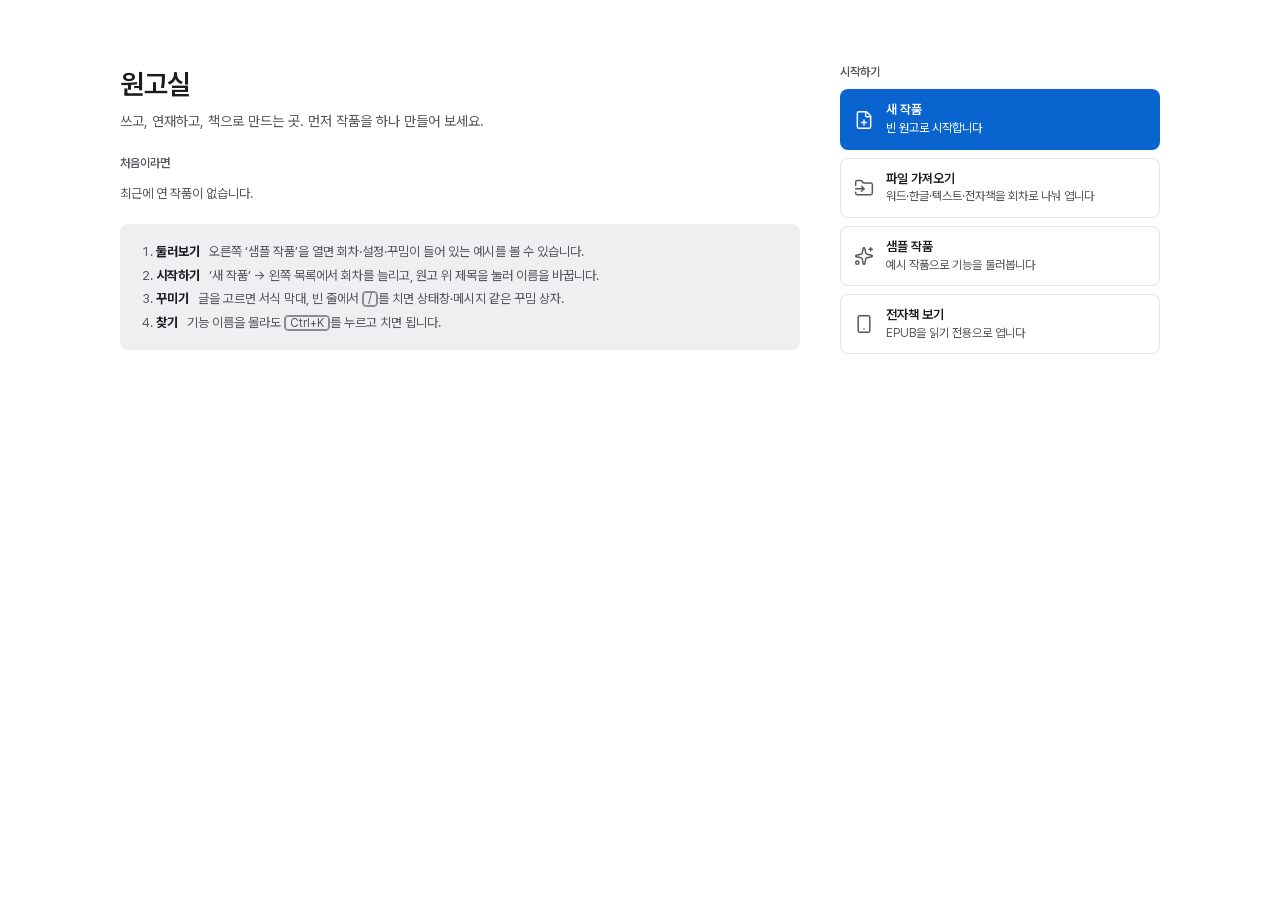
==== app/index.html @ b2a757ff "사이트 올리기" ====
<!doctype html>
<html lang="ko">
  <head>
    <meta charset="UTF-8" />
    <meta
      http-equiv="Content-Security-Policy"
      content="default-src 'self'; script-src 'self' 'wasm-unsafe-eval'; style-src 'self' 'unsafe-inline'; font-src 'self' data:; img-src 'self' data: blob:; connect-src 'self' https://stdict.korean.go.kr https://*.supabase.co wss://*.supabase.co"
    />
    <meta name="viewport" content="width=device-width, initial-scale=1, viewport-fit=cover" />
    <meta name="theme-color" content="#ffffff" media="(prefers-color-scheme: light)" />
    <meta name="theme-color" content="#1c1c1e" media="(prefers-color-scheme: dark)" />
    <meta name="apple-mobile-web-app-capable" content="yes" />
    <link rel="manifest" href="./manifest.webmanifest" />
    <link rel="icon" href="./icon.svg" type="image/svg+xml" />
    <link rel="apple-touch-icon" href="./icon-180.png" />
    <title>원고실</title>
    <script type="module" crossorigin src="./assets/index-D3JGg3Ia.js"></script>
    <link rel="modulepreload" crossorigin href="./assets/preload-helper-PPVm8Dsz.js">
    <link rel="modulepreload" crossorigin href="./assets/update-BWzPKgLL.js">
    <link rel="modulepreload" crossorigin href="./assets/print-DoqDlH50.js">
    <link rel="stylesheet" crossorigin href="./assets/index-9w2ZGZ0o.css">
  </head>
  <body>
    <div id="root"></div>
  </body>
</html>
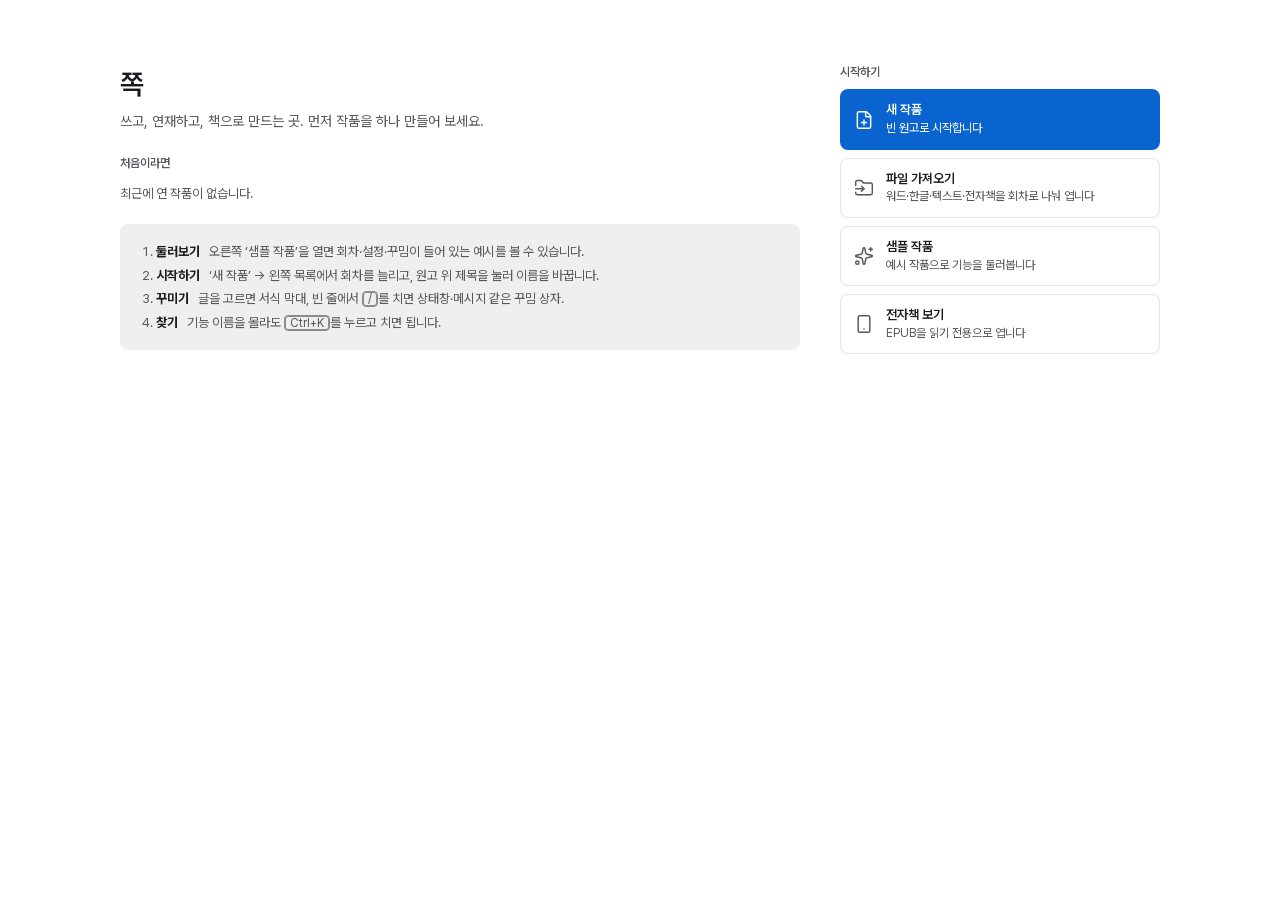
==== commit 151aaedf: "사이트 올리기" ====
--- a/app/index.html
+++ b/app/index.html
@@ -11,14 +11,17 @@
     <meta name="theme-color" content="#1c1c1e" media="(prefers-color-scheme: dark)" />
     <meta name="apple-mobile-web-app-capable" content="yes" />
     <link rel="manifest" href="./manifest.webmanifest" />
-    <link rel="icon" href="./icon.svg" type="image/svg+xml" />
+    <link rel="icon" href="./favicon.svg" type="image/svg+xml" />
+    <link rel="icon" href="./favicon-32.png" sizes="32x32" type="image/png" />
+    <meta property="og:title" content="쪽" />
+    <meta property="og:image" content="https://9w3am.github.io/wongosil/og.png" />
     <link rel="apple-touch-icon" href="./icon-180.png" />
-    <title>원고실</title>
-    <script type="module" crossorigin src="./assets/index-D3JGg3Ia.js"></script>
+    <title>쪽</title>
+    <script type="module" crossorigin src="./assets/index-D2Nyn8V7.js"></script>
     <link rel="modulepreload" crossorigin href="./assets/preload-helper-PPVm8Dsz.js">
-    <link rel="modulepreload" crossorigin href="./assets/update-BWzPKgLL.js">
+    <link rel="modulepreload" crossorigin href="./assets/update-KOHLDWDv.js">
     <link rel="modulepreload" crossorigin href="./assets/print-DoqDlH50.js">
-    <link rel="stylesheet" crossorigin href="./assets/index-9w2ZGZ0o.css">
+    <link rel="stylesheet" crossorigin href="./assets/index-DpmE25Ir.css">
   </head>
   <body>
     <div id="root"></div>
--- a/app/assets/index-DpmE25Ir.css
+++ b/app/assets/index-DpmE25Ir.css
@@ -0,0 +1 @@
+@font-face{font-family:Pretendard Variable;font-weight:45 920;font-style:normal;font-display:swap;src:url(./PretendardVariable-CJuje-Rk.woff2) format("woff2-variations")}@font-face{font-family:Nanum Myeongjo;font-style:normal;font-display:swap;font-weight:400;src:url(./nanum-myeongjo-0-400-normal-mNfJ20uO.woff2) format("woff2");unicode-range:U+f9ca-fa0b,U+ff03-ff05,U+ff07,U+ff0a-ff0b,U+ff0d-ff19,U+ff1b,U+ff1d,U+ff20-ff5b,U+ff5d,U+ffe0-ffe3,U+ffe5-ffe6}@font-face{font-family:Nanum Myeongjo;font-style:normal;font-display:swap;font-weight:400;src:url(./nanum-myeongjo-2-400-normal-Du9zY-Hv.woff2) format("woff2");unicode-range:U+d723-d728,U+d72a-d733,U+d735-d748,U+d74a-d74f,U+d752-d753,U+d755-d757,U+d75a-d75f,U+d762-d764,U+d766-d768,U+d76a-d76b,U+d76d-d76f,U+d771-d787,U+d789-d78b,U+d78d-d78f,U+d791-d797,U+d79a,U+d79c,U+d79e-d7a3,U+f900-f909,U+f90b-f92e}@font-face{font-family:Nanum Myeongjo;font-style:normal;font-display:swap;font-weight:400;src:url(./nanum-myeongjo-3-400-normal-CL7NJXIS.woff2) format("woff2");unicode-range:U+d679-d68b,U+d68e-d69e,U+d6a0,U+d6a2-d6a7,U+d6a9-d6c3,U+d6c6-d6c7,U+d6c9-d6cb,U+d6cd-d6d3,U+d6d5-d6d6,U+d6d8-d6e3,U+d6e5-d6e7,U+d6e9-d6fb,U+d6fd-d717,U+d719-d71f,U+d721-d722}@font-face{font-family:Nanum Myeongjo;font-style:normal;font-display:swap;font-weight:400;src:url(./nanum-myeongjo-4-400-normal-DsT4mCsm.woff2) format("woff2");unicode-range:U+d5bc-d5c7,U+d5ca-d5cb,U+d5cd-d5cf,U+d5d1-d5d7,U+d5d9-d5da,U+d5dc,U+d5de-d5e3,U+d5e6-d5e7,U+d5e9-d5eb,U+d5ed-d5f6,U+d5f8,U+d5fa-d5ff,U+d602-d603,U+d605-d607,U+d609-d60f,U+d612-d613,U+d616-d61b,U+d61d-d637,U+d63a-d63b,U+d63d-d63f,U+d641-d647,U+d64a-d64c,U+d64e-d653,U+d656-d657,U+d659-d65b,U+d65d-d666,U+d668,U+d66a-d678}@font-face{font-family:Nanum Myeongjo;font-style:normal;font-display:swap;font-weight:400;src:url(./nanum-myeongjo-5-400-normal-Ds5-e3xP.woff2) format("woff2");unicode-range:U+d507,U+d509-d50b,U+d50d-d513,U+d515-d53b,U+d53e-d53f,U+d541-d543,U+d545-d54c,U+d54e,U+d550,U+d552-d557,U+d55a-d55b,U+d55d-d55f,U+d561-d564,U+d566-d567,U+d56a,U+d56c,U+d56e-d573,U+d576-d577,U+d579-d583,U+d585-d586,U+d58a-d5a4,U+d5a6-d5bb}@font-face{font-family:Nanum Myeongjo;font-style:normal;font-display:swap;font-weight:400;src:url(./nanum-myeongjo-6-400-normal-BS-MtFkK.woff2) format("woff2");unicode-range:U+d464-d477,U+d47a-d47b,U+d47d-d47f,U+d481-d487,U+d489-d48a,U+d48c,U+d48e-d4e7,U+d4e9-d503,U+d505-d506}@font-face{font-family:Nanum Myeongjo;font-style:normal;font-display:swap;font-weight:400;src:url(./nanum-myeongjo-7-400-normal-DXCCPRsu.woff2) format("woff2");unicode-range:U+d3bf-d3c7,U+d3ca-d3cf,U+d3d1-d3eb,U+d3ee-d3ef,U+d3f1-d3f3,U+d3f5-d3fb,U+d3fd-d400,U+d402-d45b,U+d45d-d463}@font-face{font-family:Nanum Myeongjo;font-style:normal;font-display:swap;font-weight:400;src:url(./nanum-myeongjo-8-400-normal-CP4A-C3e.woff2) format("woff2");unicode-range:U+d2ff,U+d302-d304,U+d306-d30b,U+d30f,U+d311-d313,U+d315-d31b,U+d31e,U+d322-d324,U+d326-d327,U+d32a-d32b,U+d32d-d32f,U+d331-d337,U+d339-d33c,U+d33e-d37b,U+d37e-d37f,U+d381-d383,U+d385-d38b,U+d38e-d390,U+d392-d397,U+d39a-d39b,U+d39d-d39f,U+d3a1-d3a7,U+d3a9-d3aa,U+d3ac,U+d3ae-d3b3,U+d3b5-d3b7,U+d3b9-d3bb,U+d3bd-d3be}@font-face{font-family:Nanum Myeongjo;font-style:normal;font-display:swap;font-weight:400;src:url(./nanum-myeongjo-9-400-normal-CBmMlnNI.woff2) format("woff2");unicode-range:U+d257-d27f,U+d281-d29b,U+d29d-d29f,U+d2a1-d2ab,U+d2ad-d2b7,U+d2ba-d2bb,U+d2bd-d2bf,U+d2c1-d2c7,U+d2c9-d2ef,U+d2f2-d2f3,U+d2f5-d2f7,U+d2f9-d2fe}@font-face{font-family:Nanum Myeongjo;font-style:normal;font-display:swap;font-weight:400;src:url(./nanum-myeongjo-10-400-normal-DeiP0MC-.woff2) format("woff2");unicode-range:U+d1b4,U+d1b6-d1f3,U+d1f5-d22b,U+d22e-d22f,U+d231-d233,U+d235-d23b,U+d23d-d240,U+d242-d256}@font-face{font-family:Nanum Myeongjo;font-style:normal;font-display:swap;font-weight:400;src:url(./nanum-myeongjo-11-400-normal-CuHmHhhh.woff2) format("woff2");unicode-range:U+d105-d12f,U+d132-d133,U+d135-d137,U+d139-d13f,U+d141-d142,U+d144,U+d146-d14b,U+d14e-d14f,U+d151-d153,U+d155-d15b,U+d15e-d187,U+d189-d19f,U+d1a2-d1a3,U+d1a5-d1a7,U+d1a9-d1af,U+d1b2-d1b3}@font-face{font-family:Nanum Myeongjo;font-style:normal;font-display:swap;font-weight:400;src:url(./nanum-myeongjo-12-400-normal-DNHwnQPn.woff2) format("woff2");unicode-range:U+d04b-d04f,U+d051-d057,U+d059-d06b,U+d06d-d06f,U+d071-d073,U+d075-d07b,U+d07e-d0a3,U+d0a6-d0a7,U+d0a9-d0ab,U+d0ad-d0b3,U+d0b6,U+d0b8,U+d0ba-d0bf,U+d0c2-d0c3,U+d0c5-d0c7,U+d0c9-d0cf,U+d0d2,U+d0d6-d0db,U+d0de-d0df,U+d0e1-d0e3,U+d0e5-d0eb,U+d0ee-d0f0,U+d0f2-d104}@font-face{font-family:Nanum Myeongjo;font-style:normal;font-display:swap;font-weight:400;src:url(./nanum-myeongjo-13-400-normal-BYrM8noo.woff2) format("woff2");unicode-range:U+cfa2-cfc3,U+cfc5-cfdf,U+cfe2-cfe3,U+cfe5-cfe7,U+cfe9-cff4,U+cff6-cffb,U+cffd-cfff,U+d001-d003,U+d005-d017,U+d019-d033,U+d036-d037,U+d039-d03b,U+d03d-d04a}@font-face{font-family:Nanum Myeongjo;font-style:normal;font-display:swap;font-weight:400;src:url(./nanum-myeongjo-14-400-normal-DqVUvz8q.woff2) format("woff2");unicode-range:U+cef0-cef3,U+cef6,U+cef9-ceff,U+cf01-cf03,U+cf05-cf07,U+cf09-cf0f,U+cf11-cf12,U+cf14-cf1b,U+cf1d-cf1f,U+cf21-cf2f,U+cf31-cf53,U+cf56-cf57,U+cf59-cf5b,U+cf5d-cf63,U+cf66,U+cf68,U+cf6a-cf6f,U+cf71-cf84,U+cf86-cf8b,U+cf8d-cfa1}@font-face{font-family:Nanum Myeongjo;font-style:normal;font-display:swap;font-weight:400;src:url(./nanum-myeongjo-15-400-normal-DZz9UJ5Z.woff2) format("woff2");unicode-range:U+ce3c-ce57,U+ce5a-ce5b,U+ce5d-ce5f,U+ce61-ce67,U+ce6a,U+ce6c,U+ce6e-ce73,U+ce76-ce77,U+ce79-ce7b,U+ce7d-ce83,U+ce85-ce88,U+ce8a-ce8f,U+ce91-ce93,U+ce95-ce97,U+ce99-ce9f,U+cea2,U+cea4-ceab,U+cead-cee3,U+cee6-cee7,U+cee9-ceeb,U+ceed-ceef}@font-face{font-family:Nanum Myeongjo;font-style:normal;font-display:swap;font-weight:400;src:url(./nanum-myeongjo-16-400-normal-DskK5W6J.woff2) format("woff2");unicode-range:U+cd92-cd93,U+cd96-cd97,U+cd99-cd9b,U+cd9d-cda3,U+cda6-cda8,U+cdaa-cdaf,U+cdb1-cdc3,U+cdc5-cdcb,U+cdcd-cde7,U+cde9-ce03,U+ce05-ce1f,U+ce22-ce34,U+ce36-ce3b}@font-face{font-family:Nanum Myeongjo;font-style:normal;font-display:swap;font-weight:400;src:url(./nanum-myeongjo-17-400-normal-MayMhZ6T.woff2) format("woff2");unicode-range:U+ccef-cd07,U+cd0a-cd0b,U+cd0d-cd1a,U+cd1c,U+cd1e-cd2b,U+cd2d-cd5b,U+cd5d-cd77,U+cd79-cd91}@font-face{font-family:Nanum Myeongjo;font-style:normal;font-display:swap;font-weight:400;src:url(./nanum-myeongjo-18-400-normal-2MXoUdEs.woff2) format("woff2");unicode-range:U+cc3f-cc43,U+cc46-cc47,U+cc49-cc4b,U+cc4d-cc53,U+cc55-cc58,U+cc5a-cc5f,U+cc61-cc97,U+cc9a-cc9b,U+cc9d-cc9f,U+cca1-cca7,U+ccaa,U+ccac,U+ccae-ccb3,U+ccb6-ccb7,U+ccb9-ccbb,U+ccbd-cccf,U+ccd1-cce3,U+cce5-ccee}@font-face{font-family:Nanum Myeongjo;font-style:normal;font-display:swap;font-weight:400;src:url(./nanum-myeongjo-19-400-normal-DaaVNeOK.woff2) format("woff2");unicode-range:U+cb91-cbd3,U+cbd5-cbe3,U+cbe5-cc0b,U+cc0e-cc0f,U+cc11-cc13,U+cc15-cc1b,U+cc1d-cc20,U+cc23-cc27,U+cc2a-cc2b,U+cc2d,U+cc2f,U+cc31-cc37,U+cc3a,U+cc3c}@font-face{font-family:Nanum Myeongjo;font-style:normal;font-display:swap;font-weight:400;src:url(./nanum-myeongjo-20-400-normal-G94HoaCo.woff2) format("woff2");unicode-range:U+caf4-cb47,U+cb4a-cb90}@font-face{font-family:Nanum Myeongjo;font-style:normal;font-display:swap;font-weight:400;src:url(./nanum-myeongjo-21-400-normal-p5WYOu-J.woff2) format("woff2");unicode-range:U+ca4a-ca4b,U+ca4e-ca4f,U+ca51-ca53,U+ca55-ca5b,U+ca5d-ca60,U+ca62-ca83,U+ca85-cabb,U+cabe-cabf,U+cac1-cac3,U+cac5-cacb,U+cacd-cad0,U+cad2,U+cad4-cad8,U+cada-caf3}@font-face{font-family:Nanum Myeongjo;font-style:normal;font-display:swap;font-weight:400;src:url(./nanum-myeongjo-22-400-normal-BmuFbMd4.woff2) format("woff2");unicode-range:U+c996-c997,U+c99a-c99c,U+c99e-c9bf,U+c9c2-c9c3,U+c9c5-c9c7,U+c9c9-c9cf,U+c9d2,U+c9d4,U+c9d7-c9d8,U+c9db,U+c9de-c9df,U+c9e1-c9e3,U+c9e5-c9e6,U+c9e8-c9eb,U+c9ee-c9f0,U+c9f2-c9f7,U+c9f9-ca0b,U+ca0d-ca28,U+ca2a-ca49}@font-face{font-family:Nanum Myeongjo;font-style:normal;font-display:swap;font-weight:400;src:url(./nanum-myeongjo-23-400-normal-DpGqALXj.woff2) format("woff2");unicode-range:U+c8e9-c8f4,U+c8f6-c8fb,U+c8fe-c8ff,U+c901-c903,U+c905-c90b,U+c90e-c910,U+c912-c917,U+c919-c92b,U+c92d-c94f,U+c951-c953,U+c955-c96b,U+c96d-c973,U+c975-c987,U+c98a-c98b,U+c98d-c98f,U+c991-c995}@font-face{font-family:Nanum Myeongjo;font-style:normal;font-display:swap;font-weight:400;src:url(./nanum-myeongjo-24-400-normal-KNXAz3zV.woff2) format("woff2");unicode-range:U+c841-c84b,U+c84d-c86f,U+c872-c873,U+c875-c877,U+c879-c87f,U+c882-c884,U+c887-c88a,U+c88d-c8c3,U+c8c5-c8df,U+c8e1-c8e8}@font-face{font-family:Nanum Myeongjo;font-style:normal;font-display:swap;font-weight:400;src:url(./nanum-myeongjo-25-400-normal-D58fIetb.woff2) format("woff2");unicode-range:U+c779-c77b,U+c77e-c782,U+c786,U+c78b,U+c78d,U+c78f,U+c792-c793,U+c795,U+c797,U+c799-c79f,U+c7a2,U+c7a7-c7ab,U+c7ae-c7bb,U+c7bd-c7c0,U+c7c2-c7c7,U+c7c9-c7dc,U+c7de-c7ff,U+c802-c803,U+c805-c807,U+c809,U+c80b-c80f,U+c812,U+c814,U+c817-c81b,U+c81e-c81f,U+c821-c823,U+c825-c82e,U+c830-c837,U+c839-c83b,U+c83d-c840}@font-face{font-family:Nanum Myeongjo;font-style:normal;font-display:swap;font-weight:400;src:url(./nanum-myeongjo-26-400-normal-BsH93Ppc.woff2) format("woff2");unicode-range:U+c6bb-c6bf,U+c6c2,U+c6c4,U+c6c6-c6cb,U+c6ce-c6cf,U+c6d1-c6d3,U+c6d5-c6db,U+c6dd-c6df,U+c6e1-c6e7,U+c6e9-c6eb,U+c6ed-c6ef,U+c6f1-c6f8,U+c6fa-c703,U+c705-c707,U+c709-c70b,U+c70d-c716,U+c718,U+c71a-c71f,U+c722-c723,U+c725-c727,U+c729-c734,U+c736-c73b,U+c73e-c73f,U+c741-c743,U+c745-c74b,U+c74e-c750,U+c752-c757,U+c759-c773,U+c776-c777}@font-face{font-family:Nanum Myeongjo;font-style:normal;font-display:swap;font-weight:400;src:url(./nanum-myeongjo-27-400-normal-BzZ3eVzt.woff2) format("woff2");unicode-range:U+c5f5-c5fb,U+c5fe,U+c602-c605,U+c607,U+c609-c60f,U+c611-c61a,U+c61c-c623,U+c626-c627,U+c629-c62b,U+c62d,U+c62f-c632,U+c636,U+c638,U+c63a-c63f,U+c642-c643,U+c645-c647,U+c649-c652,U+c656-c65b,U+c65d-c65f,U+c661-c663,U+c665-c677,U+c679-c67b,U+c67d-c693,U+c696-c697,U+c699-c69b,U+c69d-c6a3,U+c6a6,U+c6a8,U+c6aa-c6af,U+c6b2-c6b3,U+c6b5-c6b7,U+c6b9-c6ba}@font-face{font-family:Nanum Myeongjo;font-style:normal;font-display:swap;font-weight:400;src:url(./nanum-myeongjo-28-400-normal-DxqDQTzj.woff2) format("woff2");unicode-range:U+c517-c527,U+c52a-c52b,U+c52d-c52f,U+c531-c538,U+c53a,U+c53c,U+c53e-c543,U+c546-c547,U+c54b,U+c54d-c552,U+c556,U+c55a-c55b,U+c55d,U+c55f,U+c562-c563,U+c565-c567,U+c569-c56f,U+c572,U+c574,U+c576-c57b,U+c57e-c57f,U+c581-c583,U+c585-c586,U+c588-c58b,U+c58e,U+c590,U+c592-c596,U+c599-c5b3,U+c5b6-c5b7,U+c5ba,U+c5be-c5c3,U+c5ca-c5cb,U+c5cd,U+c5cf,U+c5d2-c5d3,U+c5d5-c5d7,U+c5d9-c5df,U+c5e1-c5e2,U+c5e4,U+c5e6-c5eb,U+c5ef,U+c5f1-c5f3}@font-face{font-family:Nanum Myeongjo;font-style:normal;font-display:swap;font-weight:400;src:url(./nanum-myeongjo-29-400-normal-sjK9nJsZ.woff2) format("woff2");unicode-range:U+c475-c4ef,U+c4f2-c4f3,U+c4f5-c4f7,U+c4f9-c4ff,U+c502-c50b,U+c50d-c516}@font-face{font-family:Nanum Myeongjo;font-style:normal;font-display:swap;font-weight:400;src:url(./nanum-myeongjo-30-400-normal-CdYLj4Mv.woff2) format("woff2");unicode-range:U+c3d0-c3d7,U+c3da-c3db,U+c3dd-c3de,U+c3e1-c3ec,U+c3ee-c3f3,U+c3f5-c42b,U+c42d-c463,U+c466-c474}@font-face{font-family:Nanum Myeongjo;font-style:normal;font-display:swap;font-weight:400;src:url(./nanum-myeongjo-31-400-normal-lnLj6_hs.woff2) format("woff2");unicode-range:U+c32b-c367,U+c36a-c36b,U+c36d-c36f,U+c371-c377,U+c37a-c37b,U+c37e-c383,U+c385-c387,U+c389-c3cf}@font-face{font-family:Nanum Myeongjo;font-style:normal;font-display:swap;font-weight:400;src:url(./nanum-myeongjo-32-400-normal-DQdDn0CQ.woff2) format("woff2");unicode-range:U+c26a-c26b,U+c26d-c26f,U+c271-c273,U+c275-c27b,U+c27e-c287,U+c289-c28f,U+c291-c297,U+c299-c29a,U+c29c-c2a3,U+c2a5-c2a7,U+c2a9-c2ab,U+c2ad-c2b3,U+c2b6,U+c2b8,U+c2ba-c2bb,U+c2bd-c2db,U+c2de-c2df,U+c2e1-c2e2,U+c2e5-c2ea,U+c2ee,U+c2f0,U+c2f2-c2f5,U+c2f7,U+c2fa-c2fb,U+c2fd-c2ff,U+c301-c307,U+c309-c30c,U+c30e-c312,U+c315-c323,U+c325-c328,U+c32a}@font-face{font-family:Nanum Myeongjo;font-style:normal;font-display:swap;font-weight:400;src:url(./nanum-myeongjo-33-400-normal-DaWNLa6B.woff2) format("woff2");unicode-range:U+c1bc-c1c3,U+c1c5-c1df,U+c1e1-c1fb,U+c1fd-c203,U+c205-c20c,U+c20e,U+c210-c217,U+c21a-c21b,U+c21d-c21e,U+c221-c227,U+c229-c22a,U+c22c,U+c22e,U+c230,U+c233-c24f,U+c251-c257,U+c259-c269}@font-face{font-family:Nanum Myeongjo;font-style:normal;font-display:swap;font-weight:400;src:url(./nanum-myeongjo-34-400-normal-B3PfnjqE.woff2) format("woff2");unicode-range:U+c101-c11b,U+c11f,U+c121-c123,U+c125-c12b,U+c12e,U+c132-c137,U+c13a-c13b,U+c13d-c13f,U+c141-c147,U+c14a,U+c14c-c153,U+c155-c157,U+c159-c15b,U+c15d-c166,U+c169-c16f,U+c171-c177,U+c179-c18b,U+c18e-c18f,U+c191-c193,U+c195-c19b,U+c19d-c19e,U+c1a0,U+c1a2-c1a4,U+c1a6-c1bb}@font-face{font-family:Nanum Myeongjo;font-style:normal;font-display:swap;font-weight:400;src:url(./nanum-myeongjo-35-400-normal-DcRXyPco.woff2) format("woff2");unicode-range:U+c049-c057,U+c059-c05b,U+c05d-c05f,U+c061-c067,U+c069-c08f,U+c091-c0ab,U+c0ae-c0af,U+c0b1-c0b3,U+c0b5,U+c0b7-c0bb,U+c0be,U+c0c2-c0c7,U+c0ca-c0cb,U+c0cd-c0cf,U+c0d1-c0d7,U+c0d9-c0da,U+c0dc,U+c0de-c0e3,U+c0e5-c0eb,U+c0ed-c0f3,U+c0f6,U+c0f8,U+c0fa-c0ff}@font-face{font-family:Nanum Myeongjo;font-style:normal;font-display:swap;font-weight:400;src:url(./nanum-myeongjo-36-400-normal-QiZpJRl3.woff2) format("woff2");unicode-range:U+bfa7-bfaf,U+bfb1-bfc4,U+bfc6-bfcb,U+bfce-bfcf,U+bfd1-bfd3,U+bfd5-bfdb,U+bfdd-c048}@font-face{font-family:Nanum Myeongjo;font-style:normal;font-display:swap;font-weight:400;src:url(./nanum-myeongjo-37-400-normal-CWSP86lh.woff2) format("woff2");unicode-range:U+bf07,U+bf09-bf3f,U+bf41-bf4f,U+bf52-bf54,U+bf56-bfa6}@font-face{font-family:Nanum Myeongjo;font-style:normal;font-display:swap;font-weight:400;src:url(./nanum-myeongjo-38-400-normal-CZa65D1j.woff2) format("woff2");unicode-range:U+be56,U+be58,U+be5c-be5f,U+be62-be63,U+be65-be67,U+be69-be74,U+be76-be7b,U+be7e-be7f,U+be81-be8e,U+be90,U+be92-bea7,U+bea9-becf,U+bed2-bed3,U+bed5-bed6,U+bed9-bee3,U+bee6-bf06}@font-face{font-family:Nanum Myeongjo;font-style:normal;font-display:swap;font-weight:400;src:url(./nanum-myeongjo-39-400-normal-BzNhpRdE.woff2) format("woff2");unicode-range:U+bdb0-bdd3,U+bdd5-bdef,U+bdf1-be0b,U+be0d-be0f,U+be11-be13,U+be15-be43,U+be46-be47,U+be49-be4b,U+be4d-be53}@font-face{font-family:Nanum Myeongjo;font-style:normal;font-display:swap;font-weight:400;src:url(./nanum-myeongjo-40-400-normal-BLO8zxb8.woff2) format("woff2");unicode-range:U+bd03,U+bd06,U+bd08,U+bd0a-bd0f,U+bd11-bd22,U+bd25-bd47,U+bd49-bd58,U+bd5a-bd7f,U+bd82-bd83,U+bd85-bd87,U+bd8a-bd8f,U+bd91-bd92,U+bd94,U+bd96-bd98,U+bd9a-bdaf}@font-face{font-family:Nanum Myeongjo;font-style:normal;font-display:swap;font-weight:400;src:url(./nanum-myeongjo-41-400-normal-B1TnuAbS.woff2) format("woff2");unicode-range:U+bc4e-bc83,U+bc86-bc87,U+bc89-bc8b,U+bc8d-bc93,U+bc96,U+bc98,U+bc9b-bc9f,U+bca2-bca3,U+bca5-bca7,U+bca9-bcb2,U+bcb4-bcbb,U+bcbe-bcbf,U+bcc1-bcc3,U+bcc5-bccc,U+bcce-bcd0,U+bcd2-bcd4,U+bcd6-bcf3,U+bcf7,U+bcf9-bcfb,U+bcfd-bd02}@font-face{font-family:Nanum Myeongjo;font-style:normal;font-display:swap;font-weight:400;src:url(./nanum-myeongjo-42-400-normal-DeBKxK7V.woff2) format("woff2");unicode-range:U+bb90-bba3,U+bba5-bbab,U+bbad-bbbf,U+bbc1-bbf7,U+bbfa-bbfb,U+bbfd-bbfe,U+bc01-bc07,U+bc09-bc0a,U+bc0e,U+bc10,U+bc12-bc13,U+bc17,U+bc19-bc1a,U+bc1e,U+bc20-bc23,U+bc26,U+bc28,U+bc2a-bc2c,U+bc2e-bc2f,U+bc32-bc33,U+bc35-bc37,U+bc39-bc3f,U+bc41-bc42,U+bc44,U+bc46-bc48,U+bc4a-bc4d}@font-face{font-family:Nanum Myeongjo;font-style:normal;font-display:swap;font-weight:400;src:url(./nanum-myeongjo-43-400-normal-O6bh0A7S.woff2) format("woff2");unicode-range:U+bae6-bafb,U+bafd-bb17,U+bb19-bb33,U+bb37,U+bb39-bb3a,U+bb3d-bb43,U+bb45-bb46,U+bb48,U+bb4a-bb4f,U+bb51-bb53,U+bb55-bb57,U+bb59-bb62,U+bb64-bb8f}@font-face{font-family:Nanum Myeongjo;font-style:normal;font-display:swap;font-weight:400;src:url(./nanum-myeongjo-44-400-normal-BhgsbxUL.woff2) format("woff2");unicode-range:U+ba30-ba37,U+ba3a-ba3b,U+ba3d-ba3f,U+ba41-ba47,U+ba49-ba4a,U+ba4c,U+ba4e-ba53,U+ba56-ba57,U+ba59-ba5b,U+ba5d-ba63,U+ba65-ba66,U+ba68-ba6f,U+ba71-ba73,U+ba75-ba77,U+ba79-ba84,U+ba86,U+ba88-baa7,U+baaa,U+baad-baaf,U+bab1-bab7,U+baba,U+babc,U+babe-bae5}@font-face{font-family:Nanum Myeongjo;font-style:normal;font-display:swap;font-weight:400;src:url(./nanum-myeongjo-45-400-normal-CahziJZD.woff2) format("woff2");unicode-range:U+b96e-b973,U+b976-b977,U+b979-b97b,U+b97d-b983,U+b986,U+b988,U+b98a-b98d,U+b98f-b9ab,U+b9ae-b9af,U+b9b1-b9b3,U+b9b5-b9bb,U+b9be,U+b9c0,U+b9c2-b9c7,U+b9ca-b9cb,U+b9cd,U+b9d2-b9d7,U+b9da,U+b9dc,U+b9df-b9e0,U+b9e2,U+b9e6-b9e7,U+b9e9-b9f3,U+b9f6,U+b9f8,U+b9fb-ba2f}@font-face{font-family:Nanum Myeongjo;font-style:normal;font-display:swap;font-weight:400;src:url(./nanum-myeongjo-46-400-normal-81vG7RY9.woff2) format("woff2");unicode-range:U+b8bf-b8cb,U+b8cd-b8e0,U+b8e2-b8e7,U+b8ea-b8eb,U+b8ed-b8ef,U+b8f1-b8f7,U+b8fa,U+b8fc,U+b8fe-b903,U+b905-b917,U+b919-b91f,U+b921-b93b,U+b93d-b957,U+b95a-b95b,U+b95d-b95f,U+b961-b967,U+b969-b96c}@font-face{font-family:Nanum Myeongjo;font-style:normal;font-display:swap;font-weight:400;src:url(./nanum-myeongjo-47-400-normal-k-HsyKtg.woff2) format("woff2");unicode-range:U+b80d-b80f,U+b811-b817,U+b81a,U+b81c-b823,U+b826-b827,U+b829-b82b,U+b82d-b833,U+b836,U+b83a-b83f,U+b841-b85b,U+b85e-b85f,U+b861-b863,U+b865-b86b,U+b86e,U+b870,U+b872-b8af,U+b8b1-b8be}@font-face{font-family:Nanum Myeongjo;font-style:normal;font-display:swap;font-weight:400;src:url(./nanum-myeongjo-48-400-normal-Bj1Q_lDf.woff2) format("woff2");unicode-range:U+b74d-b75f,U+b761-b763,U+b765-b774,U+b776-b77b,U+b77e-b77f,U+b781-b783,U+b785-b78b,U+b78e,U+b792-b796,U+b79a-b79b,U+b79d-b7a7,U+b7aa,U+b7ae-b7b3,U+b7b6-b7c8,U+b7ca-b7eb,U+b7ee-b7ef,U+b7f1-b7f3,U+b7f5-b7fb,U+b7fe,U+b802-b806,U+b80a-b80b}@font-face{font-family:Nanum Myeongjo;font-style:normal;font-display:swap;font-weight:400;src:url(./nanum-myeongjo-49-400-normal-ax3_Jxc8.woff2) format("woff2");unicode-range:U+b6a7-b6aa,U+b6ac-b6b0,U+b6b2-b6ef,U+b6f1-b727,U+b72a-b72b,U+b72d-b72e,U+b731-b737,U+b739-b73a,U+b73c-b743,U+b745-b74c}@font-face{font-family:Nanum Myeongjo;font-style:normal;font-display:swap;font-weight:400;src:url(./nanum-myeongjo-50-400-normal-BgKBrqsI.woff2) format("woff2");unicode-range:U+b605-b60f,U+b612-b617,U+b619-b624,U+b626-b69b,U+b69e-b6a3,U+b6a5-b6a6}@font-face{font-family:Nanum Myeongjo;font-style:normal;font-display:swap;font-weight:400;src:url(./nanum-myeongjo-51-400-normal-B2NzQXY9.woff2) format("woff2");unicode-range:U+b55f,U+b562-b583,U+b585-b59f,U+b5a2-b5a3,U+b5a5-b5a7,U+b5a9-b5b2,U+b5b5-b5ba,U+b5bd-b604}@font-face{font-family:Nanum Myeongjo;font-style:normal;font-display:swap;font-weight:400;src:url(./nanum-myeongjo-52-400-normal-BPdDHef3.woff2) format("woff2");unicode-range:U+b4a5-b4b6,U+b4b8-b4bf,U+b4c1-b4c7,U+b4c9-b4db,U+b4de-b4df,U+b4e1-b4e2,U+b4e5-b4eb,U+b4ee,U+b4f0,U+b4f2-b513,U+b516-b517,U+b519-b51a,U+b51d-b523,U+b526,U+b528,U+b52b-b52f,U+b532-b533,U+b535-b537,U+b539-b53f,U+b541-b544,U+b546-b54b,U+b54d-b54f,U+b551-b55b,U+b55d-b55e}@font-face{font-family:Nanum Myeongjo;font-style:normal;font-display:swap;font-weight:400;src:url(./nanum-myeongjo-53-400-normal-CcKTuZMS.woff2) format("woff2");unicode-range:U+b3f8-b3fb,U+b3fd-b40f,U+b411-b417,U+b419-b41b,U+b41d-b41f,U+b421-b427,U+b42a-b42b,U+b42d-b44f,U+b452-b453,U+b455-b457,U+b459-b45f,U+b462-b464,U+b466-b46b,U+b46d-b47f,U+b481-b4a3}@font-face{font-family:Nanum Myeongjo;font-style:normal;font-display:swap;font-weight:400;src:url(./nanum-myeongjo-54-400-normal-B2km29_B.woff2) format("woff2");unicode-range:U+b342-b353,U+b356-b357,U+b359-b35b,U+b35d-b35e,U+b360-b363,U+b366,U+b368,U+b36a-b36d,U+b36f,U+b372-b373,U+b375-b377,U+b379-b37f,U+b381-b382,U+b384,U+b386-b38b,U+b38d-b3c3,U+b3c6-b3c7,U+b3c9-b3ca,U+b3cd-b3d3,U+b3d6,U+b3d8,U+b3da-b3f7}@font-face{font-family:Nanum Myeongjo;font-style:normal;font-display:swap;font-weight:400;src:url(./nanum-myeongjo-55-400-normal-DVYT_cgR.woff2) format("woff2");unicode-range:U+b27c-b283,U+b285-b28f,U+b292-b293,U+b295-b297,U+b29a-b29f,U+b2a1-b2a4,U+b2a7-b2a9,U+b2ab,U+b2ad-b2c7,U+b2ca-b2cb,U+b2cd-b2cf,U+b2d1-b2d7,U+b2da,U+b2dc,U+b2de-b2e3,U+b2e7,U+b2e9-b2ea,U+b2ef-b2f3,U+b2f6,U+b2f8,U+b2fa-b2fb,U+b2fd-b2fe,U+b302-b303,U+b305-b307,U+b309-b30f,U+b312,U+b316-b31b,U+b31d-b341}@font-face{font-family:Nanum Myeongjo;font-style:normal;font-display:swap;font-weight:400;src:url(./nanum-myeongjo-56-400-normal-AdYRh8m-.woff2) format("woff2");unicode-range:U+b1d6-b1e7,U+b1e9-b1fc,U+b1fe-b203,U+b206-b207,U+b209-b20b,U+b20d-b213,U+b216-b21f,U+b221-b257,U+b259-b273,U+b275-b27b}@font-face{font-family:Nanum Myeongjo;font-style:normal;font-display:swap;font-weight:400;src:url(./nanum-myeongjo-57-400-normal-CrYvfOeu.woff2) format("woff2");unicode-range:U+b120-b122,U+b126-b127,U+b129-b12b,U+b12d-b133,U+b136,U+b138,U+b13a-b13f,U+b142-b143,U+b145-b14f,U+b151-b153,U+b156-b157,U+b159-b177,U+b17a-b17b,U+b17d-b17f,U+b181-b187,U+b189-b18c,U+b18e-b191,U+b195-b1a7,U+b1a9-b1cb,U+b1cd-b1d5}@font-face{font-family:Nanum Myeongjo;font-style:normal;font-display:swap;font-weight:400;src:url(./nanum-myeongjo-58-400-normal-DAaqXKgG.woff2) format("woff2");unicode-range:U+b05f-b07b,U+b07e-b07f,U+b081-b083,U+b085-b08b,U+b08d-b097,U+b09b,U+b09d-b09f,U+b0a2-b0a7,U+b0aa,U+b0b0,U+b0b2,U+b0b6-b0b7,U+b0b9-b0bb,U+b0bd-b0c3,U+b0c6-b0c7,U+b0ca-b0cf,U+b0d1-b0df,U+b0e1-b0e4,U+b0e6-b107,U+b10a-b10b,U+b10d-b10f,U+b111-b112,U+b114-b117,U+b119-b11a,U+b11c-b11f}@font-face{font-family:Nanum Myeongjo;font-style:normal;font-display:swap;font-weight:400;src:url(./nanum-myeongjo-59-400-normal-Bu3Vvu2a.woff2) format("woff2");unicode-range:U+afac-afb7,U+afba-afbb,U+afbd-afbf,U+afc1-afc6,U+afca-afcc,U+afce-afd3,U+afd5-afe7,U+afe9-afef,U+aff1-b00b,U+b00d-b00f,U+b011-b013,U+b015-b01b,U+b01d-b027,U+b029-b043,U+b045-b047,U+b049,U+b04b,U+b04d-b052,U+b055-b056,U+b058-b05c,U+b05e}@font-face{font-family:Nanum Myeongjo;font-style:normal;font-display:swap;font-weight:400;src:url(./nanum-myeongjo-60-400-normal-CXeYQZCM.woff2) format("woff2");unicode-range:U+af03-af07,U+af09-af2b,U+af2e-af33,U+af35-af3b,U+af3e-af40,U+af44-af47,U+af4a-af5c,U+af5e-af63,U+af65-af7f,U+af81-afab}@font-face{font-family:Nanum Myeongjo;font-style:normal;font-display:swap;font-weight:400;src:url(./nanum-myeongjo-61-400-normal-Cqozpxqh.woff2) format("woff2");unicode-range:U+ae56-ae5b,U+ae5e-ae60,U+ae62-ae64,U+ae66-ae67,U+ae69-ae6b,U+ae6d-ae83,U+ae85-aebb,U+aebf,U+aec1-aec3,U+aec5-aecb,U+aece,U+aed0,U+aed2-aed7,U+aed9-aef3,U+aef5-af02}@font-face{font-family:Nanum Myeongjo;font-style:normal;font-display:swap;font-weight:400;src:url(./nanum-myeongjo-62-400-normal-DNHr5vgb.woff2) format("woff2");unicode-range:U+ad9c-ada3,U+ada5-adbf,U+adc1-adc3,U+adc5-adc7,U+adc9-add2,U+add4-addb,U+addd-addf,U+ade1-ade3,U+ade5-adf7,U+adfa-adfb,U+adfd-adff,U+ae02-ae07,U+ae0a,U+ae0c,U+ae0e-ae13,U+ae15-ae2f,U+ae31-ae33,U+ae35-ae37,U+ae39-ae3f,U+ae42,U+ae44,U+ae46-ae49,U+ae4b,U+ae4f,U+ae51-ae53,U+ae55}@font-face{font-family:Nanum Myeongjo;font-style:normal;font-display:swap;font-weight:400;src:url(./nanum-myeongjo-63-400-normal-DDAB6zsY.woff2) format("woff2");unicode-range:U+ace2-ace3,U+ace5-ace6,U+ace9-acef,U+acf2,U+acf4,U+acf7-acfb,U+acfe-acff,U+ad01-ad03,U+ad05-ad0b,U+ad0d-ad10,U+ad12-ad1b,U+ad1d-ad33,U+ad35-ad48,U+ad4a-ad4f,U+ad51-ad6b,U+ad6e-ad6f,U+ad71-ad72,U+ad77-ad7c,U+ad7e,U+ad80,U+ad82-ad87,U+ad89-ad8b,U+ad8d-ad8f,U+ad91-ad9b}@font-face{font-family:Nanum Myeongjo;font-style:normal;font-display:swap;font-weight:400;src:url(./nanum-myeongjo-64-400-normal-BZFaNa-Y.woff2) format("woff2");unicode-range:U+ac25-ac2c,U+ac2e,U+ac30,U+ac32-ac37,U+ac39-ac3f,U+ac41-ac4c,U+ac4e-ac6f,U+ac72-ac73,U+ac75-ac76,U+ac79-ac7f,U+ac82,U+ac84-ac88,U+ac8a-ac8b,U+ac8d-ac8f,U+ac91-ac93,U+ac95-ac9b,U+ac9d-ac9e,U+aca1-aca7,U+acab,U+acad-acaf,U+acb1-acb7,U+acba-acbb,U+acbe-acc0,U+acc2-acc3,U+acc5-acdf}@font-face{font-family:Nanum Myeongjo;font-style:normal;font-display:swap;font-weight:400;src:url(./nanum-myeongjo-65-400-normal-CEUOgpYm.woff2) format("woff2");unicode-range:U+99df,U+99ed,U+99f1,U+99ff,U+9a01,U+9a08,U+9a0e-9a0f,U+9a19,U+9a2b,U+9a30,U+9a36-9a37,U+9a40,U+9a43,U+9a45,U+9a4d,U+9a55,U+9a57,U+9a5a-9a5b,U+9a5f,U+9a62,U+9a65,U+9a69-9a6a,U+9aa8,U+9ab8,U+9ad3,U+9ae5,U+9aee,U+9b1a,U+9b27,U+9b2a,U+9b31,U+9b3c,U+9b41-9b45,U+9b4f,U+9b54,U+9b5a,U+9b6f,U+9b8e,U+9b91,U+9b9f,U+9bab,U+9bae,U+9bc9,U+9bd6,U+9be4,U+9be8,U+9c0d,U+9c10,U+9c12,U+9c15,U+9c25,U+9c32,U+9c3b,U+9c47,U+9c49,U+9c57,U+9ce5,U+9ce7,U+9ce9,U+9cf3-9cf4,U+9cf6,U+9d09,U+9d1b,U+9d26,U+9d28,U+9d3b,U+9d51,U+9d5d,U+9d60-9d61,U+9d6c,U+9d72,U+9da9,U+9daf,U+9db4,U+9dc4,U+9dd7,U+9df2,U+9df8-9dfa,U+9e1a,U+9e1e,U+9e75,U+9e79,U+9e7d,U+9e7f,U+9e92-9e93,U+9e97,U+9e9d,U+9e9f,U+9ea5,U+9eb4-9eb5,U+9ebb,U+9ebe,U+9ec3,U+9ecd-9ece,U+9ed4,U+9ed8,U+9edb-9edc,U+9ede,U+9ee8,U+9ef4,U+9f07-9f08,U+9f0e,U+9f13,U+9f20,U+9f3b,U+9f4a-9f4b,U+9f4e,U+9f52,U+9f5f,U+9f61,U+9f67,U+9f6a,U+9f6c,U+9f77,U+9f8d,U+9f90,U+9f95,U+9f9c,U+ac02-ac03,U+ac05-ac06,U+ac09-ac0f,U+ac17-ac18,U+ac1b,U+ac1e-ac1f,U+ac21-ac23}@font-face{font-family:Nanum Myeongjo;font-style:normal;font-display:swap;font-weight:400;src:url(./nanum-myeongjo-94-400-normal-BqdJajfy.woff2) format("woff2");unicode-range:U+3136,U+3138,U+313a-3140,U+3143-3144,U+3150,U+3152,U+3154-3156,U+3158-315b,U+315d-315f,U+3162,U+3164-318c,U+318e,U+3200-321b,U+3231,U+3239,U+3251-325a,U+3260-327b,U+327e-327f,U+328a-3290,U+3294,U+329e,U+32a5,U+3380-3384,U+3388-338b}@font-face{font-family:Nanum Myeongjo;font-style:normal;font-display:swap;font-weight:400;src:url([data-uri]) format("woff2");unicode-range:U+2f7d,U+2f7f-2f8b,U+2f8e-2f90,U+2f92-2f97,U+2f99-2fa0,U+2fa2-2fa3,U+2fa5-2fa9,U+2fac-2fb1,U+2fb3-2fbc,U+2fc1-2fca,U+2fcd-2fd4,U+3003,U+3012-3019,U+301c,U+301e-3020,U+3036,U+3041,U+3043,U+3045,U+3047,U+3049,U+304e,U+3050,U+3052,U+3056,U+305a,U+305c,U+305e,U+3062,U+3065,U+306c,U+3070-307d,U+3080,U+3085,U+3087,U+308e,U+3090-3091,U+30a1,U+30a5,U+30a9,U+30ae,U+30b1-30b2,U+30b4,U+30b6,U+30bc-30be,U+30c2,U+30c5,U+30cc,U+30d2,U+30d4,U+30d8-30dd,U+30e4,U+30e6,U+30e8,U+30ee,U+30f0-30f2,U+30f4-30f6,U+3133,U+3135}@font-face{font-family:Nanum Myeongjo;font-style:normal;font-display:swap;font-weight:400;src:url(./nanum-myeongjo-96-400-normal-CgWupEl4.woff2) format("woff2");unicode-range:U+2541-254b,U+25a4-25a9,U+25b1,U+25b5,U+25b9,U+25bf,U+25c1,U+25c3,U+25c9-25ca,U+25cc,U+25ce,U+25d0-25d1,U+25e6,U+25ef,U+260f,U+261d,U+261f,U+262f,U+2660,U+2664,U+2667-2669,U+266d,U+266f,U+2716,U+271a,U+273d,U+2756,U+2776-277f,U+278a-2793,U+2963,U+2965,U+2ac5-2ac6,U+2acb-2acc,U+2f00,U+2f04,U+2f06,U+2f08,U+2f0a-2f0b,U+2f11-2f12,U+2f14,U+2f17-2f18,U+2f1c-2f1d,U+2f1f-2f20,U+2f23-2f26,U+2f28-2f29,U+2f2b,U+2f2d,U+2f2f-2f32,U+2f38,U+2f3c-2f40,U+2f42-2f4c,U+2f4f-2f52,U+2f54-2f58,U+2f5a-2f66,U+2f69-2f70,U+2f72-2f76,U+2f78,U+2f7a-2f7c}@font-face{font-family:Nanum Myeongjo;font-style:normal;font-display:swap;font-weight:400;src:url([data-uri]) format("woff2");unicode-range:U+2479-2487,U+249c-24d1,U+24d3-24d7,U+24d9-24e9,U+24eb-24f4,U+2500-2501,U+2503,U+250c-2513,U+2515-2516,U+2518-2540}@font-face{font-family:Nanum Myeongjo;font-style:normal;font-display:swap;font-weight:400;src:url(./nanum-myeongjo-98-400-normal-CZ1aLWdd.woff2) format("woff2");unicode-range:U+215b-215e,U+2162-2169,U+2170-2179,U+2195-2199,U+21b0-21b4,U+21bc,U+21c0,U+21c4-21c5,U+21cd,U+21cf-21d4,U+21e0-21e3,U+21e6-21e9,U+2200,U+2202-2203,U+2206-2209,U+220b-220c,U+220f,U+2211,U+2213,U+221a,U+221d-2220,U+2222,U+2225-2227,U+2229-222c,U+222e,U+2234-2237,U+223d,U+2243,U+2245,U+2248,U+2250-2253,U+225a,U+2260-2262,U+2264-2267,U+226a-226b,U+226e-2273,U+2276-2277,U+2279-227b,U+2280-2287,U+228a-228b,U+2295-2297,U+22a3-22a5,U+22bb-22bc,U+22ce-22cf,U+22da-22db,U+22ee-22ef,U+2306,U+2312,U+2314,U+2467-2478}@font-face{font-family:Nanum Myeongjo;font-style:normal;font-display:swap;font-weight:400;src:url(./nanum-myeongjo-99-400-normal-Zl-FuOUO.woff2) format("woff2");unicode-range:U+81-82,U+84,U+a2-a5,U+a7-a8,U+aa,U+ac-ad,U+b1-b3,U+b6,U+b8-ba,U+bc-be,U+c0,U+c2,U+c6-cb,U+ce-d0,U+d4,U+d8-d9,U+db-dc,U+de-df,U+e6,U+eb,U+ee-f0,U+f4,U+f7-f9,U+fb,U+fe-ff,U+111,U+126-127,U+132-133,U+138,U+13f-142,U+149-14b,U+152-153,U+166-167,U+2bc,U+2c7,U+2d0,U+2d8-2d9,U+2db-2dd,U+391-394,U+396-3a1,U+3a3-3a9,U+3b2-3b6,U+3b8,U+3bc,U+3be-3c1,U+3c3-3c9,U+2010,U+2015-2016,U+2018-2019,U+201b,U+201f-2021,U+2025,U+2030,U+2033-2036,U+203c,U+203e,U+2042,U+2074,U+207a-207f,U+2081-2084,U+2109,U+2113,U+2116,U+2121,U+2126,U+212b,U+2153-2154}@font-face{font-family:Nanum Myeongjo;font-style:normal;font-display:swap;font-weight:400;src:url(./nanum-myeongjo-100-400-normal-CnZ2fYN3.woff2) format("woff2");unicode-range:U+e8,U+2da,U+2160,U+2194,U+3054,U+3058,U+306d,U+3086,U+308d,U+30ac,U+30bb,U+30c4,U+30cd-30ce,U+30e2,U+3132,U+3146,U+3149,U+339d,U+4e3b,U+4f0a,U+4fdd,U+4fe1,U+5409,U+540c,U+5834,U+592a-592b,U+5b9a,U+5dde,U+5e0c,U+5e73,U+5f0f,U+60f3,U+653f,U+661f,U+662f,U+667a,U+683c,U+6b4c,U+6c11,U+767c,U+76ee,U+76f4,U+77f3,U+79d1,U+7a7a,U+7b2c,U+7d22,U+8207,U+8a00,U+8a71,U+9280,U+9580,U+958b,U+96c6,U+9762,U+98df,U+9ed1,U+ac2d,U+adc8,U+add3,U+af48,U+b014,U+b134-b135,U+b158,U+b2aa,U+b35f,U+b6a4,U+b9cf,U+bb63,U+bd23,U+be91,U+c29b,U+c3f4,U+c42c,U+c55c,U+c573,U+c58f,U+c78c,U+c7dd,U+c8f5,U+cad1,U+cc48,U+cf10,U+cf20,U+d03c,U+d07d,U+d2a0,U+d30e,U+d38d,U+d3a8,U+d3c8,U+d5e5,U+d5f9,U+d6e4,U+f90a,U+ff02,U+ff1c}@font-face{font-family:Nanum Myeongjo;font-style:normal;font-display:swap;font-weight:400;src:url(./nanum-myeongjo-101-400-normal-DSHD1kh5.woff2) format("woff2");unicode-range:U+3b1,U+2466,U+25a1,U+25a3,U+261c,U+3008-3009,U+305b,U+305d,U+3069,U+30a7,U+30ba,U+30cf,U+30ef,U+3151,U+3157,U+4e4b,U+4e5f,U+4e8c,U+4eca,U+4ed6,U+4f5b,U+50cf,U+5149,U+5165,U+5171,U+5229,U+529b,U+5316,U+539f,U+53f2,U+571f,U+5728,U+58eb,U+591c,U+5b78,U+5c11,U+5c55,U+5ddd,U+5e02,U+5fb7,U+60c5,U+610f,U+611f,U+6625,U+66f8,U+6797,U+679c,U+682a,U+6d2a,U+706b,U+7406,U+767b,U+76f8,U+77e5,U+7acb,U+898b,U+8a69,U+8def,U+8fd1,U+901a,U+90e8,U+91cd,U+975e,U+ae14,U+ae6c,U+aec0,U+afc7,U+afc9,U+b01c,U+b028,U+b308,U+b311,U+b314,U+b31c,U+b524,U+b560,U+b764,U+b920,U+b9e3,U+bd48,U+be7d,U+c0db,U+c231,U+c270,U+c2e3,U+c37d,U+c3ed,U+c530,U+c6a5,U+c6dc,U+c7a4,U+c954,U+c974,U+d000,U+d565,U+d667,U+d6c5,U+d79d,U+ff1e}@font-face{font-family:Nanum Myeongjo;font-style:normal;font-display:swap;font-weight:400;src:url(./nanum-myeongjo-102-400-normal-PqptiADz.woff2) format("woff2");unicode-range:U+131,U+2032,U+2465,U+2642,U+3048,U+3051,U+3083-3084,U+308f,U+30c0,U+30d1,U+30d3,U+30d6,U+30df,U+30e7,U+3153,U+4e16,U+4e8b,U+4ee5,U+5206,U+52a0,U+52d5,U+53e4,U+53ef,U+54c1,U+57ce,U+597d,U+5b8c,U+5ea6,U+5f8c,U+5f97,U+6210,U+6240,U+624b,U+6728,U+6bd4,U+7236,U+7269,U+7279,U+738b,U+7528,U+7530,U+767e,U+798f,U+8005,U+8a18,U+90fd,U+91cc,U+9577,U+9593,U+98a8,U+ac20,U+acf6,U+ad90,U+af5d,U+af80,U+afcd,U+aff0,U+b0a1,U+b0b5,U+b1fd,U+b2fc,U+b380,U+b51b,U+b584,U+b5b3,U+b8fd,U+b93c,U+b9f4,U+bb44,U+bc08,U+bc27,U+bc49,U+be55,U+be64,U+bfb0,U+bfc5,U+c178,U+c21f,U+c314,U+c4f1,U+c58d,U+c664,U+c698,U+c6a7,U+c6c1,U+c9ed,U+cac0,U+cacc,U+cad9,U+ccb5,U+cdcc,U+d0e4,U+d143,U+d320,U+d330,U+d54d,U+ff06,U+ff1f,U+ff5e}@font-face{font-family:Nanum Myeongjo;font-style:normal;font-display:swap;font-weight:400;src:url(./nanum-myeongjo-103-400-normal-CaPxSv7P.woff2) format("woff2");unicode-range:U+b4,U+20a9,U+20ac,U+2190,U+24d8,U+2502,U+2514,U+2592,U+25c7-25c8,U+2663,U+3060,U+3064,U+3081,U+3088,U+30a3,U+30a6,U+30aa,U+30b5,U+30c7,U+30ca-30cb,U+30d0,U+30e3,U+30e5,U+339e,U+4e09,U+4eac,U+4f5c,U+5167-5168,U+516c,U+51fa,U+5408,U+540d,U+591a,U+5b57,U+6211,U+65b9,U+660e,U+6642,U+6700,U+6b63,U+6e2f,U+7063,U+7532,U+793e,U+81ea,U+8272,U+82b1,U+897f,U+8eca,U+91ce,U+ac38,U+ad76,U+ae84,U+aecc,U+b07d,U+b0b1,U+b215,U+b2a0,U+b310,U+b3d7,U+b52a,U+b618,U+b775,U+b797,U+bcd5,U+bd59,U+be80,U+bea8,U+bed1,U+bee4-bee5,U+c060,U+c2ef,U+c329,U+c3dc,U+c597,U+c5bd,U+c5e5,U+c69c,U+c9d6,U+ca29,U+ca5c,U+ca84,U+cc39,U+cc3b,U+ce89,U+cee5,U+cf65,U+cf85,U+d058,U+d145,U+d22d,U+d325,U+d37d,U+d3ad,U+d769,U+ff0c}@font-face{font-family:Nanum Myeongjo;font-style:normal;font-display:swap;font-weight:400;src:url(./nanum-myeongjo-104-400-normal-BIwkvHma.woff2) format("woff2");unicode-range:U+2161,U+2228,U+2299,U+2464,U+2517,U+2640,U+3042,U+304a,U+3053,U+3061,U+307f,U+3082,U+308c,U+3092,U+30a8,U+30ab,U+30ad,U+30b0,U+30b3,U+30b7,U+30c1,U+30c6,U+30c9,U+30d5,U+30d7,U+30de,U+30e0-30e1,U+30ec-30ed,U+4e0b,U+4e0d,U+4ee3,U+53f0,U+548c,U+5b89,U+5bb6,U+5c0f,U+611b,U+6771,U+6aa2,U+6bcd,U+6c34,U+6cd5,U+6d77,U+767d,U+795e,U+8ecd,U+9999,U+9ad8,U+ac07,U+ac1a,U+ac40,U+ad0c,U+ad88,U+ada4,U+ae01,U+ae65,U+aebd,U+aec4,U+afe8,U+b139,U+b205,U+b383,U+b38c,U+b42c,U+b461,U+b55c,U+b78f,U+b8fb,U+b9f7,U+bafc,U+bc99,U+bed8,U+bfcd,U+c0bf,U+c0f9,U+c167,U+c204,U+c20f,U+c22f,U+c258,U+c298,U+c2bc,U+c388,U+c501,U+c50c,U+c5b9,U+c5ce,U+c641,U+c648,U+c73d,U+ca50,U+ca61,U+cc4c,U+ceac,U+d0d4,U+d5f7,U+d6d7,U+ff1a}@font-face{font-family:Nanum Myeongjo;font-style:normal;font-display:swap;font-weight:400;src:url(./nanum-myeongjo-105-400-normal-5PSujFiG.woff2) format("woff2");unicode-range:U+2103,U+2463,U+25c6,U+25cb,U+266c,U+3001,U+300a,U+3046,U+304c-304d,U+304f,U+3055,U+3059,U+3063,U+3066-3068,U+306f,U+3089,U+30b8,U+30bf,U+314f,U+4e0a,U+570b,U+5730,U+5916,U+5929,U+5c71,U+5e74,U+5fc3,U+601d,U+6027,U+63d0,U+6709,U+6734,U+751f,U+7684,U+82f1,U+9053,U+91d1,U+97f3,U+ac2f,U+ac4d,U+adc4,U+ade4,U+ae41,U+ae4d-ae4e,U+aed1,U+afb9,U+b0e0,U+b299,U+b365,U+b46c,U+b480,U+b4c8,U+b7b4,U+b819,U+b918,U+baab,U+bab9,U+be8f,U+bed7,U+c0ec,U+c19f,U+c1a5,U+c3d9,U+c464,U+c53d,U+c553,U+c570,U+c5cc,U+c633,U+c6a4,U+c7a3,U+c7a6,U+c886,U+c9d9-c9da,U+c9ec,U+ca0c,U+cc21,U+cd1b,U+cd78,U+cdc4,U+cef8,U+cfe4,U+d0a5,U+d0b5,U+d0ec,U+d15d,U+d188,U+d23c,U+d2ac,U+d729,U+d79b,U+ff01,U+ff08-ff09,U+ff5c}@font-face{font-family:Nanum Myeongjo;font-style:normal;font-display:swap;font-weight:400;src:url(./nanum-myeongjo-106-400-normal-D6pNF9vg.woff2) format("woff2");unicode-range:U+2039-203a,U+223c,U+25b3,U+25b7,U+25bd,U+25cf,U+266a,U+3002,U+300b,U+304b,U+3057,U+305f,U+306a-306b,U+307e,U+308a-308b,U+3093,U+30a2,U+30af,U+30b9,U+30c3,U+30c8,U+30e9-30eb,U+33a1,U+4e00,U+524d,U+5357,U+5b50,U+7121,U+884c,U+9751,U+ac94,U+aebe,U+aecd,U+af08,U+af41,U+af49,U+b010,U+b053,U+b109,U+b11b,U+b128,U+b154,U+b291,U+b2e6,U+b301,U+b385,U+b525,U+b5b4,U+b729,U+b72f,U+b738,U+b7ff,U+b837,U+b975,U+ba67,U+bb47,U+bc1f,U+bd90,U+bfd4,U+c27c,U+c324,U+c379,U+c3e0,U+c465,U+c53b,U+c58c,U+c610,U+c653,U+c6cd,U+c813,U+c82f,U+c999,U+c9e0,U+cac4,U+cad3,U+cbd4,U+cc10,U+cc22,U+ccb8,U+ccbc,U+cda5,U+ce84,U+cea3,U+cf67,U+cfe1,U+d241,U+d30d,U+d31c,U+d391,U+d401,U+d479,U+d5c9,U+d5db,U+d649,U+d6d4}@font-face{font-family:Nanum Myeongjo;font-style:normal;font-display:swap;font-weight:400;src:url(./nanum-myeongjo-107-400-normal-BWSpzvcb.woff2) format("woff2");unicode-range:U+b0,U+e9,U+2193,U+2462,U+260e,U+261e,U+300e-300f,U+3044,U+30a4,U+30fb-30fc,U+314d,U+5973,U+6545,U+6708,U+7537,U+ac89,U+ac9c,U+acc1,U+ad04,U+ad75,U+ad7d,U+ae45,U+ae61,U+af42,U+b0ab,U+b0af,U+b0b3,U+b12c,U+b194,U+b1a8,U+b220,U+b258,U+b284,U+b2ff,U+b315,U+b371,U+b3d4-b3d5,U+b460,U+b527,U+b534,U+b810,U+b818,U+b98e,U+ba55,U+bbac,U+bc0b,U+bc40,U+bca1,U+bccd,U+bd93,U+be54,U+be5a,U+bf08,U+bf50,U+bf55,U+bfdc,U+c0c0,U+c0d0,U+c0f4,U+c100,U+c11e,U+c170,U+c20d,U+c274,U+c290,U+c308,U+c369,U+c539,U+c587,U+c5ff,U+c6ec,U+c70c,U+c7ad,U+c7c8,U+c83c,U+c881,U+cb48,U+cc60,U+ce69,U+ce6b,U+ce75,U+cf04,U+cf08,U+cf55,U+cf70,U+cffc,U+d0b7,U+d1a8,U+d2c8,U+d384,U+d47c,U+d48b,U+d5dd,U+d5e8,U+d720,U+d759,U+f981}@font-face{font-family:Nanum Myeongjo;font-style:normal;font-display:swap;font-weight:400;src:url(./nanum-myeongjo-108-400-normal-Cjd3fD87.woff2) format("woff2");unicode-range:U+e0,U+e2,U+395,U+3b7,U+3ba,U+2460-2461,U+25a0,U+3010-3011,U+306e,U+30f3,U+314a,U+314c,U+5927,U+65b0,U+7e41,U+97d3,U+9ad4,U+ad49,U+ae0b,U+ae0d,U+ae43,U+ae5d,U+aecf,U+af3c,U+af64,U+afd4,U+b080,U+b084,U+b0c5,U+b10c,U+b1e8,U+b2ac,U+b36e,U+b451,U+b515,U+b540,U+b561,U+b6ab,U+b6b1,U+b72c,U+b730,U+b744,U+b800,U+b8ec,U+b8f0,U+b904,U+b968,U+b96d,U+b987,U+b9d9,U+bb36,U+bb49,U+bc2d,U+bc43,U+bcf6,U+bd89,U+be57,U+be61,U+bed4,U+c090,U+c130,U+c148,U+c19c,U+c2f9,U+c36c,U+c37c,U+c384,U+c3df,U+c575,U+c584,U+c660,U+c719,U+c816,U+ca4d,U+ca54,U+cabc,U+cb49,U+cc14,U+cff5,U+d004,U+d038,U+d0b4,U+d0d3,U+d0e0,U+d0ed,U+d131,U+d1b0,U+d31f,U+d33d,U+d3a0,U+d3ab,U+d514,U+d584,U+d6a1,U+d6cc,U+d749,U+d760,U+d799}@font-face{font-family:Nanum Myeongjo;font-style:normal;font-display:swap;font-weight:400;src:url(./nanum-myeongjo-109-400-normal-DfB14U_p.woff2) format("woff2");unicode-range:U+24,U+60,U+3b9,U+3bb,U+3bd,U+2191,U+2606,U+300c-300d,U+3131,U+3134,U+3139,U+3141-3142,U+3148,U+3161,U+3163,U+321c,U+4eba,U+5317,U+ac31,U+ac77,U+ac9f,U+acb9,U+acf0-acf1,U+acfd,U+ad73,U+af3d,U+b00c,U+b04a,U+b057,U+b0c4,U+b188,U+b1cc,U+b214,U+b2db,U+b2ee,U+b304,U+b4ed,U+b518,U+b5bc,U+b625,U+b69c-b69d,U+b7ac,U+b801,U+b86c,U+b959,U+b95c,U+b985,U+ba48,U+bb58,U+bc0c,U+bc38,U+bc85,U+bc9a,U+bf40,U+c068,U+c0bd,U+c0cc,U+c12f,U+c149,U+c1e0,U+c22b,U+c22d,U+c250,U+c2fc,U+c300,U+c313,U+c370,U+c3d8,U+c557,U+c580,U+c5e3,U+c62e,U+c634,U+c6f0,U+c74d,U+c783,U+c78e,U+c796,U+c7bc,U+c92c,U+ca4c,U+cc1c,U+cc54,U+cc59,U+ce04,U+cf30,U+cfc4,U+d140,U+d321,U+d38c,U+d399,U+d54f,U+d587,U+d5d0,U+d6e8,U+d770}@font-face{font-family:Nanum Myeongjo;font-style:normal;font-display:swap;font-weight:400;src:url(./nanum-myeongjo-110-400-normal-JXIx-DyW.woff2) format("woff2");unicode-range:U+d7,U+ea,U+fc,U+2192,U+25bc,U+3000,U+3137,U+3145,U+315c,U+7f8e,U+ac13,U+ac71,U+ac90,U+acb8,U+ace7,U+ad7f,U+ae50,U+aef4,U+af34,U+afbc,U+b048,U+b09a,U+b0ad,U+b0bc,U+b113,U+b125,U+b141,U+b20c,U+b2d9,U+b2ed,U+b367,U+b369,U+b374,U+b3cb,U+b4ec,U+b611,U+b760,U+b81b,U+b834,U+b8b0,U+b8e1,U+b989,U+b9d1,U+b9e1,U+b9fa,U+ba4d,U+ba78,U+bb35,U+bb54,U+bbf9,U+bc11,U+bcb3,U+bd05,U+bd95,U+bdd4,U+be10,U+bed0,U+bf51,U+c0d8,U+c232,U+c2b7,U+c2eb,U+c378,U+c500,U+c52c,U+c549,U+c568,U+c598,U+c5c9,U+c61b,U+c639,U+c67c,U+c717,U+c78a,U+c80a,U+c90c-c90d,U+c950,U+c9e7,U+cbe4,U+cca9,U+cce4,U+cdb0,U+ce78,U+ce94,U+ce98,U+cf8c,U+d018,U+d034,U+d0f1,U+d1b1,U+d280,U+d2f8,U+d338,U+d380,U+d3b4,U+d610,U+d69f,U+d6fc,U+d758}@font-face{font-family:Nanum Myeongjo;font-style:normal;font-display:swap;font-weight:400;src:url(./nanum-myeongjo-111-400-normal-BKhf2TTo.woff2) format("woff2");unicode-range:U+e7,U+2022,U+203b,U+25c0,U+2605,U+2661,U+3147,U+318d,U+672c,U+8a9e,U+acaa,U+acbc,U+ad1c,U+ae4a,U+ae5c,U+b044,U+b054,U+b0c8-b0c9,U+b2a6,U+b2d0,U+b35c,U+b364,U+b428,U+b454,U+b465,U+b4b7,U+b4e3,U+b51c,U+b5a1,U+b784,U+b790,U+b7ab,U+b7f4,U+b82c,U+b835,U+b8e9,U+b8f8,U+b9d8,U+b9f9,U+ba5c,U+ba64,U+babd,U+bb18,U+bb3b,U+bbff,U+bc0d,U+bc45,U+bc97,U+bcbc,U+be45,U+be75,U+be7c,U+bfcc,U+c0b6,U+c0f7,U+c14b,U+c2b4,U+c30d,U+c4f8,U+c5bb,U+c5d1,U+c5e0,U+c5ee,U+c5fd,U+c606,U+c6c5,U+c6e0,U+c708,U+c81d,U+c820,U+c824,U+c878,U+c918,U+c96c,U+c9e4,U+c9f1,U+cc2e,U+cd09,U+cea1,U+cef5,U+cef7,U+cf64,U+cf69,U+cfe8,U+d035,U+d0ac,U+d230,U+d234,U+d2f4,U+d31d,U+d575,U+d578,U+d608,U+d614,U+d718,U+d751,U+d761,U+d78c,U+d790}@font-face{font-family:Nanum Myeongjo;font-style:normal;font-display:swap;font-weight:400;src:url(./nanum-myeongjo-112-400-normal-DLYGCKTE.woff2) format("woff2");unicode-range:U+2665,U+3160,U+4e2d,U+6587,U+65e5,U+ac12,U+ac14,U+ac16,U+ac81,U+ad34,U+ade0,U+ae54,U+aebc,U+af2c,U+afc0,U+afc8,U+b04c,U+b08c,U+b099,U+b0a9,U+b0ac,U+b0ae,U+b0b8,U+b123,U+b179,U+b2e5,U+b2f7,U+b4c0,U+b531,U+b538,U+b545,U+b550,U+b5a8,U+b6f0,U+b728,U+b73b,U+b7ad,U+b7ed,U+b809,U+b864,U+b86d,U+b871,U+b9bf,U+b9f5,U+ba40,U+ba4b,U+ba58,U+ba87,U+baac,U+bbc0,U+bc16,U+bc34,U+bd07,U+bd99,U+be59,U+bfd0,U+c058,U+c0e4,U+c0f5,U+c12d,U+c139,U+c228,U+c529,U+c5c7,U+c635,U+c637,U+c735,U+c77d,U+c787,U+c789,U+c8c4,U+c989,U+c98c,U+c9d0,U+c9d3,U+cc0c,U+cc99,U+cd0c,U+cd2c,U+cd98,U+cda4,U+ce59,U+ce60,U+ce6d,U+cea0,U+d0d0-d0d1,U+d0d5,U+d14d,U+d1a4,U+d29c,U+d2f1,U+d301,U+d39c,U+d3bc,U+d4e8,U+d540,U+d5ec,U+d640,U+d750}@font-face{font-family:Nanum Myeongjo;font-style:normal;font-display:swap;font-weight:400;src:url(./nanum-myeongjo-113-400-normal-D8ZANKWM.woff2) format("woff2");unicode-range:U+5e,U+25b2,U+25b6,U+314e,U+ac24,U+ace1,U+ace4,U+ae68,U+af2d,U+b0d0,U+b0e5,U+b150,U+b155,U+b193,U+b2c9,U+b2dd,U+b3c8,U+b3fc,U+b410,U+b458,U+b4dd,U+b5a0,U+b5a4,U+b5bb,U+b7b5,U+b838,U+b840,U+b86f,U+b8f9,U+b960,U+b9e5,U+bab8,U+bb50,U+bc1d,U+bc24-bc25,U+bca8,U+bcbd,U+bd04,U+bd10,U+bd24,U+be48,U+be5b,U+be68,U+c05c,U+c12c,U+c140,U+c15c,U+c168,U+c194,U+c219,U+c27d,U+c2a8,U+c2f1,U+c2f8,U+c368,U+c554-c555,U+c559,U+c564,U+c5d8,U+c5fc,U+c625,U+c65c,U+c6b1,U+c728,U+c794,U+c84c,U+c88c,U+c8e0,U+c8fd,U+c998,U+c9dd,U+cc0d,U+cc30,U+ceec,U+cf13,U+cf1c,U+cf5c,U+d050,U+d07c,U+d0a8,U+d134,U+d138,U+d154,U+d1f4,U+d2bc,U+d329,U+d32c,U+d3d0,U+d3f4,U+d3fc,U+d56b,U+d5cc,U+d600-d601,U+d639,U+d6c8,U+d754,U+d765}@font-face{font-family:Nanum Myeongjo;font-style:normal;font-display:swap;font-weight:400;src:url(./nanum-myeongjo-114-400-normal-BGITIvAC.woff2) format("woff2");unicode-range:U+3c-3d,U+2026,U+24d2,U+314b,U+ac11,U+acf3,U+ad74,U+ad81,U+adf9,U+ae34,U+af43,U+afb8,U+b05d,U+b07c,U+b110,U+b118,U+b17c,U+b180,U+b18d,U+b192,U+b2cc,U+b355,U+b378,U+b4a4,U+b4ef,U+b78d,U+b799,U+b7a9,U+b7fd,U+b807,U+b80c,U+b839,U+b9b4,U+b9db,U+ba3c,U+bab0,U+bba4,U+bc94,U+be4c,U+c154,U+c1c4,U+c26c,U+c2ac,U+c2ed,U+c4f4,U+c55e,U+c561,U+c571,U+c5b5,U+c5c4,U+c654-c655,U+c695,U+c6e8,U+c6f9,U+c724,U+c751,U+c775,U+c7a0,U+c7c1,U+c874,U+c880,U+c9d5,U+c9f8,U+cabd,U+cc29,U+cc2c,U+cca8,U+ccab,U+ccd0,U+ce21,U+ce35,U+ce7c,U+ce90,U+cee8,U+cef4,U+cfe0,U+d070,U+d0b9,U+d0c1,U+d0c4,U+d0c8,U+d15c,U+d1a1,U+d2c0,U+d300,U+d314,U+d3ed,U+d478,U+d480,U+d48d,U+d508,U+d53d,U+d5e4,U+d611,U+d61c,U+d68d,U+d6a8,U+d798}@font-face{font-family:Nanum Myeongjo;font-style:normal;font-display:swap;font-weight:400;src:url(./nanum-myeongjo-115-400-normal-CePj5uSL.woff2) format("woff2");unicode-range:U+23,U+25,U+5f,U+a9,U+ac08,U+ac78,U+aca8,U+acac,U+ace8,U+ad70,U+adc0,U+addc,U+b137,U+b140,U+b208,U+b290,U+b2f5,U+b3c5,U+b3cc,U+b420,U+b429,U+b529,U+b530,U+b77d,U+b79c,U+b7a8,U+b7c9,U+b7f0,U+b7fc,U+b828,U+b860,U+b9ad,U+b9c1,U+b9c9,U+b9dd-b9de,U+b9e8,U+ba38-ba39,U+babb,U+bc00,U+bc8c,U+bca0,U+bca4,U+bcd1,U+bcfc,U+bd09,U+bdf0,U+be60,U+c0ad,U+c0b4,U+c0bc,U+c190,U+c1fc,U+c220,U+c288,U+c2b9,U+c2f6,U+c528,U+c545,U+c558,U+c5bc,U+c5d4,U+c600,U+c644,U+c6c0,U+c6c3,U+c721,U+c798,U+c7a1,U+c811,U+c838,U+c871,U+c904,U+c990,U+c9dc,U+cc38,U+cc44,U+cca0,U+cd1d,U+cd95,U+cda9,U+ce5c,U+cf00,U+cf58,U+d150,U+d22c,U+d305,U+d328,U+d37c,U+d3f0,U+d551,U+d5a5,U+d5c8,U+d5d8,U+d63c,U+d64d,U+d669,U+d734,U+d76c}@font-face{font-family:Nanum Myeongjo;font-style:normal;font-display:swap;font-weight:400;src:url(./nanum-myeongjo-116-400-normal-BBBDjpdu.woff2) format("woff2");unicode-range:U+26,U+2b,U+3e,U+40,U+7e,U+ac01,U+ac19,U+ac1d,U+aca0,U+aca9,U+acb0,U+ad8c,U+ae09,U+ae38,U+ae40,U+aed8,U+b09c,U+b0a0,U+b108,U+b204,U+b298,U+b2d8,U+b2eb-b2ec,U+b2f4,U+b313,U+b358,U+b450,U+b4e0,U+b54c,U+b610,U+b780,U+b78c,U+b791,U+b8e8,U+b958,U+b974,U+b984,U+b9b0,U+b9bc-b9bd,U+b9ce,U+ba70,U+bbfc,U+bc0f,U+bc15,U+bc1b,U+bc31,U+bc95,U+bcc0,U+bcc4,U+bd81,U+bd88,U+c0c8,U+c11d,U+c13c,U+c158,U+c18d,U+c1a1,U+c21c,U+c4f0,U+c54a,U+c560,U+c5b8,U+c5c8,U+c5f4,U+c628,U+c62c,U+c678,U+c6cc,U+c808,U+c810,U+c885,U+c88b,U+c900,U+c988,U+c99d,U+c9c8,U+cc3d-cc3e,U+cc45,U+cd08,U+ce20,U+cee4,U+d074,U+d0a4,U+d0dd,U+d2b9,U+d3b8,U+d3c9,U+d488,U+d544,U+d559,U+d56d,U+d588,U+d615,U+d648,U+d655,U+d658,U+d65c}@font-face{font-family:Nanum Myeongjo;font-style:normal;font-display:swap;font-weight:400;src:url(./nanum-myeongjo-117-400-normal-BTOfl_vb.woff2) format("woff2");unicode-range:U+d,U+48,U+7c,U+ac10,U+ac15,U+ac74,U+ac80,U+ac83,U+acc4,U+ad11,U+ad50,U+ad6d,U+adfc,U+ae00,U+ae08,U+ae4c,U+b0a8,U+b124,U+b144,U+b178,U+b274,U+b2a5,U+b2e8,U+b2f9,U+b354,U+b370,U+b418,U+b41c,U+b4f1,U+b514,U+b798,U+b808,U+b824-b825,U+b8cc,U+b978,U+b9d0,U+b9e4,U+baa9,U+bb3c,U+bc18,U+bc1c,U+bc30,U+bc84,U+bcf5,U+bcf8,U+bd84,U+be0c,U+be14,U+c0b0,U+c0c9,U+c0dd,U+c124,U+c2dd,U+c2e4,U+c2ec,U+c54c,U+c57c-c57d,U+c591,U+c5c5-c5c6,U+c5ed,U+c608,U+c640,U+c6b8,U+c6d4,U+c784,U+c7ac,U+c800-c801,U+c9c1,U+c9d1,U+cc28,U+cc98,U+cc9c,U+ccad,U+cd5c,U+cd94,U+cd9c,U+cde8,U+ce68,U+cf54,U+d0dc,U+d14c,U+d1a0,U+d1b5,U+d2f0,U+d30c,U+d310,U+d398,U+d45c,U+d50c,U+d53c,U+d560,U+d568,U+d589,U+d604,U+d6c4,U+d788}@font-face{font-family:Nanum Myeongjo;font-style:normal;font-display:swap;font-weight:400;src:url(./nanum-myeongjo-118-400-normal-6_JGFj2q.woff2) format("woff2");unicode-range:U+39,U+49,U+4d-4e,U+a0,U+ac04,U+ac1c,U+ac70,U+ac8c,U+acbd,U+acf5,U+acfc,U+ad00,U+ad6c,U+adf8,U+b098,U+b0b4,U+b294,U+b2c8,U+b300,U+b3c4,U+b3d9,U+b4dc,U+b4e4,U+b77c,U+b7ec,U+b85d,U+b97c,U+b9c8,U+b9cc,U+ba54,U+ba74,U+ba85,U+baa8,U+bb34,U+bb38,U+bbf8,U+bc14,U+bc29,U+bc88,U+bcf4,U+bd80,U+be44,U+c0c1,U+c11c,U+c120,U+c131,U+c138,U+c18c,U+c218,U+c2b5,U+c2e0,U+c544,U+c548,U+c5b4,U+c5d0,U+c5ec,U+c5f0,U+c601,U+c624,U+c694,U+c6a9,U+c6b0,U+c6b4,U+c6d0,U+c704,U+c720,U+c73c,U+c740,U+c744,U+c74c,U+c758,U+c77c,U+c785,U+c788,U+c790-c791,U+c7a5,U+c804,U+c815,U+c81c,U+c870,U+c8fc,U+c911,U+c9c4,U+ccb4,U+ce58,U+ce74,U+d06c,U+d0c0,U+d130,U+d2b8,U+d3ec,U+d504,U+d55c,U+d569,U+d574,U+d638,U+d654,U+d68c}@font-face{font-family:Nanum Myeongjo;font-style:normal;font-display:swap;font-weight:400;src:url(./nanum-myeongjo-119-400-normal-BZKcq4CY.woff2) format("woff2");unicode-range:U+20-22,U+27-2a,U+2c-38,U+3a-3b,U+3f,U+41-47,U+4a-4c,U+4f-5d,U+61-7b,U+7d,U+a1,U+ab,U+ae,U+b7,U+bb,U+bf,U+2013-2014,U+201c-201d,U+2122,U+ac00,U+ace0,U+ae30,U+b2e4,U+b85c,U+b9ac,U+c0ac,U+c2a4,U+c2dc,U+c774,U+c778,U+c9c0,U+d558}@font-face{font-family:Nanum Myeongjo;font-style:normal;font-display:swap;font-weight:400;src:url(./nanum-myeongjo-latin-400-normal-BPztfjA_.woff2) format("woff2");unicode-range:U+0000-00FF,U+0131,U+0152-0153,U+02BB-02BC,U+02C6,U+02DA,U+02DC,U+0304,U+0308,U+0329,U+2000-206F,U+20AC,U+2122,U+2191,U+2193,U+2212,U+2215,U+FEFF,U+FFFD}@font-face{font-family:Nanum Myeongjo;font-style:normal;font-display:swap;font-weight:700;src:url(./nanum-myeongjo-0-700-normal-C5rDveEi.woff2) format("woff2");unicode-range:U+f9ca-fa0b,U+ff03-ff05,U+ff07,U+ff0a-ff0b,U+ff0d-ff19,U+ff1b,U+ff1d,U+ff20-ff5b,U+ff5d,U+ffe0-ffe3,U+ffe5-ffe6}@font-face{font-family:Nanum Myeongjo;font-style:normal;font-display:swap;font-weight:700;src:url(./nanum-myeongjo-2-700-normal--BfhxwYI.woff2) format("woff2");unicode-range:U+d723-d728,U+d72a-d733,U+d735-d748,U+d74a-d74f,U+d752-d753,U+d755-d757,U+d75a-d75f,U+d762-d764,U+d766-d768,U+d76a-d76b,U+d76d-d76f,U+d771-d787,U+d789-d78b,U+d78d-d78f,U+d791-d797,U+d79a,U+d79c,U+d79e-d7a3,U+f900-f909,U+f90b-f92e}@font-face{font-family:Nanum Myeongjo;font-style:normal;font-display:swap;font-weight:700;src:url(./nanum-myeongjo-3-700-normal-DaYqWdRU.woff2) format("woff2");unicode-range:U+d679-d68b,U+d68e-d69e,U+d6a0,U+d6a2-d6a7,U+d6a9-d6c3,U+d6c6-d6c7,U+d6c9-d6cb,U+d6cd-d6d3,U+d6d5-d6d6,U+d6d8-d6e3,U+d6e5-d6e7,U+d6e9-d6fb,U+d6fd-d717,U+d719-d71f,U+d721-d722}@font-face{font-family:Nanum Myeongjo;font-style:normal;font-display:swap;font-weight:700;src:url(./nanum-myeongjo-4-700-normal-D3pIVPqT.woff2) format("woff2");unicode-range:U+d5bc-d5c7,U+d5ca-d5cb,U+d5cd-d5cf,U+d5d1-d5d7,U+d5d9-d5da,U+d5dc,U+d5de-d5e3,U+d5e6-d5e7,U+d5e9-d5eb,U+d5ed-d5f6,U+d5f8,U+d5fa-d5ff,U+d602-d603,U+d605-d607,U+d609-d60f,U+d612-d613,U+d616-d61b,U+d61d-d637,U+d63a-d63b,U+d63d-d63f,U+d641-d647,U+d64a-d64c,U+d64e-d653,U+d656-d657,U+d659-d65b,U+d65d-d666,U+d668,U+d66a-d678}@font-face{font-family:Nanum Myeongjo;font-style:normal;font-display:swap;font-weight:700;src:url(./nanum-myeongjo-5-700-normal-BGjxJxTJ.woff2) format("woff2");unicode-range:U+d507,U+d509-d50b,U+d50d-d513,U+d515-d53b,U+d53e-d53f,U+d541-d543,U+d545-d54c,U+d54e,U+d550,U+d552-d557,U+d55a-d55b,U+d55d-d55f,U+d561-d564,U+d566-d567,U+d56a,U+d56c,U+d56e-d573,U+d576-d577,U+d579-d583,U+d585-d586,U+d58a-d5a4,U+d5a6-d5bb}@font-face{font-family:Nanum Myeongjo;font-style:normal;font-display:swap;font-weight:700;src:url(./nanum-myeongjo-6-700-normal-B8J5x0cg.woff2) format("woff2");unicode-range:U+d464-d477,U+d47a-d47b,U+d47d-d47f,U+d481-d487,U+d489-d48a,U+d48c,U+d48e-d4e7,U+d4e9-d503,U+d505-d506}@font-face{font-family:Nanum Myeongjo;font-style:normal;font-display:swap;font-weight:700;src:url(./nanum-myeongjo-7-700-normal-BTSRBJQY.woff2) format("woff2");unicode-range:U+d3bf-d3c7,U+d3ca-d3cf,U+d3d1-d3eb,U+d3ee-d3ef,U+d3f1-d3f3,U+d3f5-d3fb,U+d3fd-d400,U+d402-d45b,U+d45d-d463}@font-face{font-family:Nanum Myeongjo;font-style:normal;font-display:swap;font-weight:700;src:url(./nanum-myeongjo-8-700-normal-0vjCuF2C.woff2) format("woff2");unicode-range:U+d2ff,U+d302-d304,U+d306-d30b,U+d30f,U+d311-d313,U+d315-d31b,U+d31e,U+d322-d324,U+d326-d327,U+d32a-d32b,U+d32d-d32f,U+d331-d337,U+d339-d33c,U+d33e-d37b,U+d37e-d37f,U+d381-d383,U+d385-d38b,U+d38e-d390,U+d392-d397,U+d39a-d39b,U+d39d-d39f,U+d3a1-d3a7,U+d3a9-d3aa,U+d3ac,U+d3ae-d3b3,U+d3b5-d3b7,U+d3b9-d3bb,U+d3bd-d3be}@font-face{font-family:Nanum Myeongjo;font-style:normal;font-display:swap;font-weight:700;src:url(./nanum-myeongjo-9-700-normal-CggYu-Cn.woff2) format("woff2");unicode-range:U+d257-d27f,U+d281-d29b,U+d29d-d29f,U+d2a1-d2ab,U+d2ad-d2b7,U+d2ba-d2bb,U+d2bd-d2bf,U+d2c1-d2c7,U+d2c9-d2ef,U+d2f2-d2f3,U+d2f5-d2f7,U+d2f9-d2fe}@font-face{font-family:Nanum Myeongjo;font-style:normal;font-display:swap;font-weight:700;src:url(./nanum-myeongjo-10-700-normal-DLkOblch.woff2) format("woff2");unicode-range:U+d1b4,U+d1b6-d1f3,U+d1f5-d22b,U+d22e-d22f,U+d231-d233,U+d235-d23b,U+d23d-d240,U+d242-d256}@font-face{font-family:Nanum Myeongjo;font-style:normal;font-display:swap;font-weight:700;src:url(./nanum-myeongjo-11-700-normal-C8tQWeMQ.woff2) format("woff2");unicode-range:U+d105-d12f,U+d132-d133,U+d135-d137,U+d139-d13f,U+d141-d142,U+d144,U+d146-d14b,U+d14e-d14f,U+d151-d153,U+d155-d15b,U+d15e-d187,U+d189-d19f,U+d1a2-d1a3,U+d1a5-d1a7,U+d1a9-d1af,U+d1b2-d1b3}@font-face{font-family:Nanum Myeongjo;font-style:normal;font-display:swap;font-weight:700;src:url(./nanum-myeongjo-12-700-normal-DVSdy2FB.woff2) format("woff2");unicode-range:U+d04b-d04f,U+d051-d057,U+d059-d06b,U+d06d-d06f,U+d071-d073,U+d075-d07b,U+d07e-d0a3,U+d0a6-d0a7,U+d0a9-d0ab,U+d0ad-d0b3,U+d0b6,U+d0b8,U+d0ba-d0bf,U+d0c2-d0c3,U+d0c5-d0c7,U+d0c9-d0cf,U+d0d2,U+d0d6-d0db,U+d0de-d0df,U+d0e1-d0e3,U+d0e5-d0eb,U+d0ee-d0f0,U+d0f2-d104}@font-face{font-family:Nanum Myeongjo;font-style:normal;font-display:swap;font-weight:700;src:url(./nanum-myeongjo-13-700-normal-KAamvMms.woff2) format("woff2");unicode-range:U+cfa2-cfc3,U+cfc5-cfdf,U+cfe2-cfe3,U+cfe5-cfe7,U+cfe9-cff4,U+cff6-cffb,U+cffd-cfff,U+d001-d003,U+d005-d017,U+d019-d033,U+d036-d037,U+d039-d03b,U+d03d-d04a}@font-face{font-family:Nanum Myeongjo;font-style:normal;font-display:swap;font-weight:700;src:url(./nanum-myeongjo-14-700-normal-3z5Qc5ke.woff2) format("woff2");unicode-range:U+cef0-cef3,U+cef6,U+cef9-ceff,U+cf01-cf03,U+cf05-cf07,U+cf09-cf0f,U+cf11-cf12,U+cf14-cf1b,U+cf1d-cf1f,U+cf21-cf2f,U+cf31-cf53,U+cf56-cf57,U+cf59-cf5b,U+cf5d-cf63,U+cf66,U+cf68,U+cf6a-cf6f,U+cf71-cf84,U+cf86-cf8b,U+cf8d-cfa1}@font-face{font-family:Nanum Myeongjo;font-style:normal;font-display:swap;font-weight:700;src:url(./nanum-myeongjo-15-700-normal-DFOs09xZ.woff2) format("woff2");unicode-range:U+ce3c-ce57,U+ce5a-ce5b,U+ce5d-ce5f,U+ce61-ce67,U+ce6a,U+ce6c,U+ce6e-ce73,U+ce76-ce77,U+ce79-ce7b,U+ce7d-ce83,U+ce85-ce88,U+ce8a-ce8f,U+ce91-ce93,U+ce95-ce97,U+ce99-ce9f,U+cea2,U+cea4-ceab,U+cead-cee3,U+cee6-cee7,U+cee9-ceeb,U+ceed-ceef}@font-face{font-family:Nanum Myeongjo;font-style:normal;font-display:swap;font-weight:700;src:url(./nanum-myeongjo-16-700-normal-CwIPOeJs.woff2) format("woff2");unicode-range:U+cd92-cd93,U+cd96-cd97,U+cd99-cd9b,U+cd9d-cda3,U+cda6-cda8,U+cdaa-cdaf,U+cdb1-cdc3,U+cdc5-cdcb,U+cdcd-cde7,U+cde9-ce03,U+ce05-ce1f,U+ce22-ce34,U+ce36-ce3b}@font-face{font-family:Nanum Myeongjo;font-style:normal;font-display:swap;font-weight:700;src:url(./nanum-myeongjo-17-700-normal-DrmPMi4W.woff2) format("woff2");unicode-range:U+ccef-cd07,U+cd0a-cd0b,U+cd0d-cd1a,U+cd1c,U+cd1e-cd2b,U+cd2d-cd5b,U+cd5d-cd77,U+cd79-cd91}@font-face{font-family:Nanum Myeongjo;font-style:normal;font-display:swap;font-weight:700;src:url(./nanum-myeongjo-18-700-normal-BWtnzB4W.woff2) format("woff2");unicode-range:U+cc3f-cc43,U+cc46-cc47,U+cc49-cc4b,U+cc4d-cc53,U+cc55-cc58,U+cc5a-cc5f,U+cc61-cc97,U+cc9a-cc9b,U+cc9d-cc9f,U+cca1-cca7,U+ccaa,U+ccac,U+ccae-ccb3,U+ccb6-ccb7,U+ccb9-ccbb,U+ccbd-cccf,U+ccd1-cce3,U+cce5-ccee}@font-face{font-family:Nanum Myeongjo;font-style:normal;font-display:swap;font-weight:700;src:url(./nanum-myeongjo-19-700-normal-dsvRxy4w.woff2) format("woff2");unicode-range:U+cb91-cbd3,U+cbd5-cbe3,U+cbe5-cc0b,U+cc0e-cc0f,U+cc11-cc13,U+cc15-cc1b,U+cc1d-cc20,U+cc23-cc27,U+cc2a-cc2b,U+cc2d,U+cc2f,U+cc31-cc37,U+cc3a,U+cc3c}@font-face{font-family:Nanum Myeongjo;font-style:normal;font-display:swap;font-weight:700;src:url(./nanum-myeongjo-20-700-normal-BqJHBMRq.woff2) format("woff2");unicode-range:U+caf4-cb47,U+cb4a-cb90}@font-face{font-family:Nanum Myeongjo;font-style:normal;font-display:swap;font-weight:700;src:url(./nanum-myeongjo-21-700-normal-xsrhMkrZ.woff2) format("woff2");unicode-range:U+ca4a-ca4b,U+ca4e-ca4f,U+ca51-ca53,U+ca55-ca5b,U+ca5d-ca60,U+ca62-ca83,U+ca85-cabb,U+cabe-cabf,U+cac1-cac3,U+cac5-cacb,U+cacd-cad0,U+cad2,U+cad4-cad8,U+cada-caf3}@font-face{font-family:Nanum Myeongjo;font-style:normal;font-display:swap;font-weight:700;src:url(./nanum-myeongjo-22-700-normal-DkBtGC2K.woff2) format("woff2");unicode-range:U+c996-c997,U+c99a-c99c,U+c99e-c9bf,U+c9c2-c9c3,U+c9c5-c9c7,U+c9c9-c9cf,U+c9d2,U+c9d4,U+c9d7-c9d8,U+c9db,U+c9de-c9df,U+c9e1-c9e3,U+c9e5-c9e6,U+c9e8-c9eb,U+c9ee-c9f0,U+c9f2-c9f7,U+c9f9-ca0b,U+ca0d-ca28,U+ca2a-ca49}@font-face{font-family:Nanum Myeongjo;font-style:normal;font-display:swap;font-weight:700;src:url(./nanum-myeongjo-23-700-normal-HPgoeRbS.woff2) format("woff2");unicode-range:U+c8e9-c8f4,U+c8f6-c8fb,U+c8fe-c8ff,U+c901-c903,U+c905-c90b,U+c90e-c910,U+c912-c917,U+c919-c92b,U+c92d-c94f,U+c951-c953,U+c955-c96b,U+c96d-c973,U+c975-c987,U+c98a-c98b,U+c98d-c98f,U+c991-c995}@font-face{font-family:Nanum Myeongjo;font-style:normal;font-display:swap;font-weight:700;src:url(./nanum-myeongjo-24-700-normal-j1dWMW-d.woff2) format("woff2");unicode-range:U+c841-c84b,U+c84d-c86f,U+c872-c873,U+c875-c877,U+c879-c87f,U+c882-c884,U+c887-c88a,U+c88d-c8c3,U+c8c5-c8df,U+c8e1-c8e8}@font-face{font-family:Nanum Myeongjo;font-style:normal;font-display:swap;font-weight:700;src:url(./nanum-myeongjo-25-700-normal-bNzrWkxv.woff2) format("woff2");unicode-range:U+c779-c77b,U+c77e-c782,U+c786,U+c78b,U+c78d,U+c78f,U+c792-c793,U+c795,U+c797,U+c799-c79f,U+c7a2,U+c7a7-c7ab,U+c7ae-c7bb,U+c7bd-c7c0,U+c7c2-c7c7,U+c7c9-c7dc,U+c7de-c7ff,U+c802-c803,U+c805-c807,U+c809,U+c80b-c80f,U+c812,U+c814,U+c817-c81b,U+c81e-c81f,U+c821-c823,U+c825-c82e,U+c830-c837,U+c839-c83b,U+c83d-c840}@font-face{font-family:Nanum Myeongjo;font-style:normal;font-display:swap;font-weight:700;src:url(./nanum-myeongjo-26-700-normal-B3cgnPbC.woff2) format("woff2");unicode-range:U+c6bb-c6bf,U+c6c2,U+c6c4,U+c6c6-c6cb,U+c6ce-c6cf,U+c6d1-c6d3,U+c6d5-c6db,U+c6dd-c6df,U+c6e1-c6e7,U+c6e9-c6eb,U+c6ed-c6ef,U+c6f1-c6f8,U+c6fa-c703,U+c705-c707,U+c709-c70b,U+c70d-c716,U+c718,U+c71a-c71f,U+c722-c723,U+c725-c727,U+c729-c734,U+c736-c73b,U+c73e-c73f,U+c741-c743,U+c745-c74b,U+c74e-c750,U+c752-c757,U+c759-c773,U+c776-c777}@font-face{font-family:Nanum Myeongjo;font-style:normal;font-display:swap;font-weight:700;src:url(./nanum-myeongjo-27-700-normal-QZLuHrTd.woff2) format("woff2");unicode-range:U+c5f5-c5fb,U+c5fe,U+c602-c605,U+c607,U+c609-c60f,U+c611-c61a,U+c61c-c623,U+c626-c627,U+c629-c62b,U+c62d,U+c62f-c632,U+c636,U+c638,U+c63a-c63f,U+c642-c643,U+c645-c647,U+c649-c652,U+c656-c65b,U+c65d-c65f,U+c661-c663,U+c665-c677,U+c679-c67b,U+c67d-c693,U+c696-c697,U+c699-c69b,U+c69d-c6a3,U+c6a6,U+c6a8,U+c6aa-c6af,U+c6b2-c6b3,U+c6b5-c6b7,U+c6b9-c6ba}@font-face{font-family:Nanum Myeongjo;font-style:normal;font-display:swap;font-weight:700;src:url(./nanum-myeongjo-28-700-normal-Dzd2opYW.woff2) format("woff2");unicode-range:U+c517-c527,U+c52a-c52b,U+c52d-c52f,U+c531-c538,U+c53a,U+c53c,U+c53e-c543,U+c546-c547,U+c54b,U+c54d-c552,U+c556,U+c55a-c55b,U+c55d,U+c55f,U+c562-c563,U+c565-c567,U+c569-c56f,U+c572,U+c574,U+c576-c57b,U+c57e-c57f,U+c581-c583,U+c585-c586,U+c588-c58b,U+c58e,U+c590,U+c592-c596,U+c599-c5b3,U+c5b6-c5b7,U+c5ba,U+c5be-c5c3,U+c5ca-c5cb,U+c5cd,U+c5cf,U+c5d2-c5d3,U+c5d5-c5d7,U+c5d9-c5df,U+c5e1-c5e2,U+c5e4,U+c5e6-c5eb,U+c5ef,U+c5f1-c5f3}@font-face{font-family:Nanum Myeongjo;font-style:normal;font-display:swap;font-weight:700;src:url(./nanum-myeongjo-29-700-normal-JkVvasx8.woff2) format("woff2");unicode-range:U+c475-c4ef,U+c4f2-c4f3,U+c4f5-c4f7,U+c4f9-c4ff,U+c502-c50b,U+c50d-c516}@font-face{font-family:Nanum Myeongjo;font-style:normal;font-display:swap;font-weight:700;src:url(./nanum-myeongjo-30-700-normal-SZtXxcjy.woff2) format("woff2");unicode-range:U+c3d0-c3d7,U+c3da-c3db,U+c3dd-c3de,U+c3e1-c3ec,U+c3ee-c3f3,U+c3f5-c42b,U+c42d-c463,U+c466-c474}@font-face{font-family:Nanum Myeongjo;font-style:normal;font-display:swap;font-weight:700;src:url(./nanum-myeongjo-31-700-normal--qKl6WPf.woff2) format("woff2");unicode-range:U+c32b-c367,U+c36a-c36b,U+c36d-c36f,U+c371-c377,U+c37a-c37b,U+c37e-c383,U+c385-c387,U+c389-c3cf}@font-face{font-family:Nanum Myeongjo;font-style:normal;font-display:swap;font-weight:700;src:url(./nanum-myeongjo-32-700-normal-dHwFbBvo.woff2) format("woff2");unicode-range:U+c26a-c26b,U+c26d-c26f,U+c271-c273,U+c275-c27b,U+c27e-c287,U+c289-c28f,U+c291-c297,U+c299-c29a,U+c29c-c2a3,U+c2a5-c2a7,U+c2a9-c2ab,U+c2ad-c2b3,U+c2b6,U+c2b8,U+c2ba-c2bb,U+c2bd-c2db,U+c2de-c2df,U+c2e1-c2e2,U+c2e5-c2ea,U+c2ee,U+c2f0,U+c2f2-c2f5,U+c2f7,U+c2fa-c2fb,U+c2fd-c2ff,U+c301-c307,U+c309-c30c,U+c30e-c312,U+c315-c323,U+c325-c328,U+c32a}@font-face{font-family:Nanum Myeongjo;font-style:normal;font-display:swap;font-weight:700;src:url(./nanum-myeongjo-33-700-normal-Cup9wkB_.woff2) format("woff2");unicode-range:U+c1bc-c1c3,U+c1c5-c1df,U+c1e1-c1fb,U+c1fd-c203,U+c205-c20c,U+c20e,U+c210-c217,U+c21a-c21b,U+c21d-c21e,U+c221-c227,U+c229-c22a,U+c22c,U+c22e,U+c230,U+c233-c24f,U+c251-c257,U+c259-c269}@font-face{font-family:Nanum Myeongjo;font-style:normal;font-display:swap;font-weight:700;src:url(./nanum-myeongjo-34-700-normal-BBuQegZn.woff2) format("woff2");unicode-range:U+c101-c11b,U+c11f,U+c121-c123,U+c125-c12b,U+c12e,U+c132-c137,U+c13a-c13b,U+c13d-c13f,U+c141-c147,U+c14a,U+c14c-c153,U+c155-c157,U+c159-c15b,U+c15d-c166,U+c169-c16f,U+c171-c177,U+c179-c18b,U+c18e-c18f,U+c191-c193,U+c195-c19b,U+c19d-c19e,U+c1a0,U+c1a2-c1a4,U+c1a6-c1bb}@font-face{font-family:Nanum Myeongjo;font-style:normal;font-display:swap;font-weight:700;src:url(./nanum-myeongjo-35-700-normal-Y7SU-hmA.woff2) format("woff2");unicode-range:U+c049-c057,U+c059-c05b,U+c05d-c05f,U+c061-c067,U+c069-c08f,U+c091-c0ab,U+c0ae-c0af,U+c0b1-c0b3,U+c0b5,U+c0b7-c0bb,U+c0be,U+c0c2-c0c7,U+c0ca-c0cb,U+c0cd-c0cf,U+c0d1-c0d7,U+c0d9-c0da,U+c0dc,U+c0de-c0e3,U+c0e5-c0eb,U+c0ed-c0f3,U+c0f6,U+c0f8,U+c0fa-c0ff}@font-face{font-family:Nanum Myeongjo;font-style:normal;font-display:swap;font-weight:700;src:url(./nanum-myeongjo-36-700-normal-DqVIuY6J.woff2) format("woff2");unicode-range:U+bfa7-bfaf,U+bfb1-bfc4,U+bfc6-bfcb,U+bfce-bfcf,U+bfd1-bfd3,U+bfd5-bfdb,U+bfdd-c048}@font-face{font-family:Nanum Myeongjo;font-style:normal;font-display:swap;font-weight:700;src:url(./nanum-myeongjo-37-700-normal-BBUjfDgg.woff2) format("woff2");unicode-range:U+bf07,U+bf09-bf3f,U+bf41-bf4f,U+bf52-bf54,U+bf56-bfa6}@font-face{font-family:Nanum Myeongjo;font-style:normal;font-display:swap;font-weight:700;src:url(./nanum-myeongjo-38-700-normal-DevX4OkS.woff2) format("woff2");unicode-range:U+be56,U+be58,U+be5c-be5f,U+be62-be63,U+be65-be67,U+be69-be74,U+be76-be7b,U+be7e-be7f,U+be81-be8e,U+be90,U+be92-bea7,U+bea9-becf,U+bed2-bed3,U+bed5-bed6,U+bed9-bee3,U+bee6-bf06}@font-face{font-family:Nanum Myeongjo;font-style:normal;font-display:swap;font-weight:700;src:url(./nanum-myeongjo-39-700-normal-DibT5BDs.woff2) format("woff2");unicode-range:U+bdb0-bdd3,U+bdd5-bdef,U+bdf1-be0b,U+be0d-be0f,U+be11-be13,U+be15-be43,U+be46-be47,U+be49-be4b,U+be4d-be53}@font-face{font-family:Nanum Myeongjo;font-style:normal;font-display:swap;font-weight:700;src:url(./nanum-myeongjo-40-700-normal-LZhWXRoE.woff2) format("woff2");unicode-range:U+bd03,U+bd06,U+bd08,U+bd0a-bd0f,U+bd11-bd22,U+bd25-bd47,U+bd49-bd58,U+bd5a-bd7f,U+bd82-bd83,U+bd85-bd87,U+bd8a-bd8f,U+bd91-bd92,U+bd94,U+bd96-bd98,U+bd9a-bdaf}@font-face{font-family:Nanum Myeongjo;font-style:normal;font-display:swap;font-weight:700;src:url(./nanum-myeongjo-41-700-normal-CJFsblVg.woff2) format("woff2");unicode-range:U+bc4e-bc83,U+bc86-bc87,U+bc89-bc8b,U+bc8d-bc93,U+bc96,U+bc98,U+bc9b-bc9f,U+bca2-bca3,U+bca5-bca7,U+bca9-bcb2,U+bcb4-bcbb,U+bcbe-bcbf,U+bcc1-bcc3,U+bcc5-bccc,U+bcce-bcd0,U+bcd2-bcd4,U+bcd6-bcf3,U+bcf7,U+bcf9-bcfb,U+bcfd-bd02}@font-face{font-family:Nanum Myeongjo;font-style:normal;font-display:swap;font-weight:700;src:url(./nanum-myeongjo-42-700-normal-CesJ7IUk.woff2) format("woff2");unicode-range:U+bb90-bba3,U+bba5-bbab,U+bbad-bbbf,U+bbc1-bbf7,U+bbfa-bbfb,U+bbfd-bbfe,U+bc01-bc07,U+bc09-bc0a,U+bc0e,U+bc10,U+bc12-bc13,U+bc17,U+bc19-bc1a,U+bc1e,U+bc20-bc23,U+bc26,U+bc28,U+bc2a-bc2c,U+bc2e-bc2f,U+bc32-bc33,U+bc35-bc37,U+bc39-bc3f,U+bc41-bc42,U+bc44,U+bc46-bc48,U+bc4a-bc4d}@font-face{font-family:Nanum Myeongjo;font-style:normal;font-display:swap;font-weight:700;src:url(./nanum-myeongjo-43-700-normal-Df01nSAE.woff2) format("woff2");unicode-range:U+bae6-bafb,U+bafd-bb17,U+bb19-bb33,U+bb37,U+bb39-bb3a,U+bb3d-bb43,U+bb45-bb46,U+bb48,U+bb4a-bb4f,U+bb51-bb53,U+bb55-bb57,U+bb59-bb62,U+bb64-bb8f}@font-face{font-family:Nanum Myeongjo;font-style:normal;font-display:swap;font-weight:700;src:url(./nanum-myeongjo-44-700-normal-BTKnM8UT.woff2) format("woff2");unicode-range:U+ba30-ba37,U+ba3a-ba3b,U+ba3d-ba3f,U+ba41-ba47,U+ba49-ba4a,U+ba4c,U+ba4e-ba53,U+ba56-ba57,U+ba59-ba5b,U+ba5d-ba63,U+ba65-ba66,U+ba68-ba6f,U+ba71-ba73,U+ba75-ba77,U+ba79-ba84,U+ba86,U+ba88-baa7,U+baaa,U+baad-baaf,U+bab1-bab7,U+baba,U+babc,U+babe-bae5}@font-face{font-family:Nanum Myeongjo;font-style:normal;font-display:swap;font-weight:700;src:url(./nanum-myeongjo-45-700-normal-Cwxi0gX-.woff2) format("woff2");unicode-range:U+b96e-b973,U+b976-b977,U+b979-b97b,U+b97d-b983,U+b986,U+b988,U+b98a-b98d,U+b98f-b9ab,U+b9ae-b9af,U+b9b1-b9b3,U+b9b5-b9bb,U+b9be,U+b9c0,U+b9c2-b9c7,U+b9ca-b9cb,U+b9cd,U+b9d2-b9d7,U+b9da,U+b9dc,U+b9df-b9e0,U+b9e2,U+b9e6-b9e7,U+b9e9-b9f3,U+b9f6,U+b9f8,U+b9fb-ba2f}@font-face{font-family:Nanum Myeongjo;font-style:normal;font-display:swap;font-weight:700;src:url(./nanum-myeongjo-46-700-normal-CH8CAH_6.woff2) format("woff2");unicode-range:U+b8bf-b8cb,U+b8cd-b8e0,U+b8e2-b8e7,U+b8ea-b8eb,U+b8ed-b8ef,U+b8f1-b8f7,U+b8fa,U+b8fc,U+b8fe-b903,U+b905-b917,U+b919-b91f,U+b921-b93b,U+b93d-b957,U+b95a-b95b,U+b95d-b95f,U+b961-b967,U+b969-b96c}@font-face{font-family:Nanum Myeongjo;font-style:normal;font-display:swap;font-weight:700;src:url(./nanum-myeongjo-47-700-normal-KgpDnb6o.woff2) format("woff2");unicode-range:U+b80d-b80f,U+b811-b817,U+b81a,U+b81c-b823,U+b826-b827,U+b829-b82b,U+b82d-b833,U+b836,U+b83a-b83f,U+b841-b85b,U+b85e-b85f,U+b861-b863,U+b865-b86b,U+b86e,U+b870,U+b872-b8af,U+b8b1-b8be}@font-face{font-family:Nanum Myeongjo;font-style:normal;font-display:swap;font-weight:700;src:url(./nanum-myeongjo-48-700-normal-DzLAkK0f.woff2) format("woff2");unicode-range:U+b74d-b75f,U+b761-b763,U+b765-b774,U+b776-b77b,U+b77e-b77f,U+b781-b783,U+b785-b78b,U+b78e,U+b792-b796,U+b79a-b79b,U+b79d-b7a7,U+b7aa,U+b7ae-b7b3,U+b7b6-b7c8,U+b7ca-b7eb,U+b7ee-b7ef,U+b7f1-b7f3,U+b7f5-b7fb,U+b7fe,U+b802-b806,U+b80a-b80b}@font-face{font-family:Nanum Myeongjo;font-style:normal;font-display:swap;font-weight:700;src:url(./nanum-myeongjo-49-700-normal-B9BSpKd9.woff2) format("woff2");unicode-range:U+b6a7-b6aa,U+b6ac-b6b0,U+b6b2-b6ef,U+b6f1-b727,U+b72a-b72b,U+b72d-b72e,U+b731-b737,U+b739-b73a,U+b73c-b743,U+b745-b74c}@font-face{font-family:Nanum Myeongjo;font-style:normal;font-display:swap;font-weight:700;src:url(./nanum-myeongjo-50-700-normal-B202WafZ.woff2) format("woff2");unicode-range:U+b605-b60f,U+b612-b617,U+b619-b624,U+b626-b69b,U+b69e-b6a3,U+b6a5-b6a6}@font-face{font-family:Nanum Myeongjo;font-style:normal;font-display:swap;font-weight:700;src:url(./nanum-myeongjo-51-700-normal-DHnx-2yr.woff2) format("woff2");unicode-range:U+b55f,U+b562-b583,U+b585-b59f,U+b5a2-b5a3,U+b5a5-b5a7,U+b5a9-b5b2,U+b5b5-b5ba,U+b5bd-b604}@font-face{font-family:Nanum Myeongjo;font-style:normal;font-display:swap;font-weight:700;src:url(./nanum-myeongjo-52-700-normal-CQxnFDlV.woff2) format("woff2");unicode-range:U+b4a5-b4b6,U+b4b8-b4bf,U+b4c1-b4c7,U+b4c9-b4db,U+b4de-b4df,U+b4e1-b4e2,U+b4e5-b4eb,U+b4ee,U+b4f0,U+b4f2-b513,U+b516-b517,U+b519-b51a,U+b51d-b523,U+b526,U+b528,U+b52b-b52f,U+b532-b533,U+b535-b537,U+b539-b53f,U+b541-b544,U+b546-b54b,U+b54d-b54f,U+b551-b55b,U+b55d-b55e}@font-face{font-family:Nanum Myeongjo;font-style:normal;font-display:swap;font-weight:700;src:url(./nanum-myeongjo-53-700-normal-B5_kC2SM.woff2) format("woff2");unicode-range:U+b3f8-b3fb,U+b3fd-b40f,U+b411-b417,U+b419-b41b,U+b41d-b41f,U+b421-b427,U+b42a-b42b,U+b42d-b44f,U+b452-b453,U+b455-b457,U+b459-b45f,U+b462-b464,U+b466-b46b,U+b46d-b47f,U+b481-b4a3}@font-face{font-family:Nanum Myeongjo;font-style:normal;font-display:swap;font-weight:700;src:url(./nanum-myeongjo-54-700-normal-DbFERWSF.woff2) format("woff2");unicode-range:U+b342-b353,U+b356-b357,U+b359-b35b,U+b35d-b35e,U+b360-b363,U+b366,U+b368,U+b36a-b36d,U+b36f,U+b372-b373,U+b375-b377,U+b379-b37f,U+b381-b382,U+b384,U+b386-b38b,U+b38d-b3c3,U+b3c6-b3c7,U+b3c9-b3ca,U+b3cd-b3d3,U+b3d6,U+b3d8,U+b3da-b3f7}@font-face{font-family:Nanum Myeongjo;font-style:normal;font-display:swap;font-weight:700;src:url(./nanum-myeongjo-55-700-normal-3wdC-H4V.woff2) format("woff2");unicode-range:U+b27c-b283,U+b285-b28f,U+b292-b293,U+b295-b297,U+b29a-b29f,U+b2a1-b2a4,U+b2a7-b2a9,U+b2ab,U+b2ad-b2c7,U+b2ca-b2cb,U+b2cd-b2cf,U+b2d1-b2d7,U+b2da,U+b2dc,U+b2de-b2e3,U+b2e7,U+b2e9-b2ea,U+b2ef-b2f3,U+b2f6,U+b2f8,U+b2fa-b2fb,U+b2fd-b2fe,U+b302-b303,U+b305-b307,U+b309-b30f,U+b312,U+b316-b31b,U+b31d-b341}@font-face{font-family:Nanum Myeongjo;font-style:normal;font-display:swap;font-weight:700;src:url(./nanum-myeongjo-56-700-normal-BQfMUbRF.woff2) format("woff2");unicode-range:U+b1d6-b1e7,U+b1e9-b1fc,U+b1fe-b203,U+b206-b207,U+b209-b20b,U+b20d-b213,U+b216-b21f,U+b221-b257,U+b259-b273,U+b275-b27b}@font-face{font-family:Nanum Myeongjo;font-style:normal;font-display:swap;font-weight:700;src:url(./nanum-myeongjo-57-700-normal-B72WVUlk.woff2) format("woff2");unicode-range:U+b120-b122,U+b126-b127,U+b129-b12b,U+b12d-b133,U+b136,U+b138,U+b13a-b13f,U+b142-b143,U+b145-b14f,U+b151-b153,U+b156-b157,U+b159-b177,U+b17a-b17b,U+b17d-b17f,U+b181-b187,U+b189-b18c,U+b18e-b191,U+b195-b1a7,U+b1a9-b1cb,U+b1cd-b1d5}@font-face{font-family:Nanum Myeongjo;font-style:normal;font-display:swap;font-weight:700;src:url(./nanum-myeongjo-58-700-normal-Cbc1AKWh.woff2) format("woff2");unicode-range:U+b05f-b07b,U+b07e-b07f,U+b081-b083,U+b085-b08b,U+b08d-b097,U+b09b,U+b09d-b09f,U+b0a2-b0a7,U+b0aa,U+b0b0,U+b0b2,U+b0b6-b0b7,U+b0b9-b0bb,U+b0bd-b0c3,U+b0c6-b0c7,U+b0ca-b0cf,U+b0d1-b0df,U+b0e1-b0e4,U+b0e6-b107,U+b10a-b10b,U+b10d-b10f,U+b111-b112,U+b114-b117,U+b119-b11a,U+b11c-b11f}@font-face{font-family:Nanum Myeongjo;font-style:normal;font-display:swap;font-weight:700;src:url(./nanum-myeongjo-59-700-normal-DAcoZmv2.woff2) format("woff2");unicode-range:U+afac-afb7,U+afba-afbb,U+afbd-afbf,U+afc1-afc6,U+afca-afcc,U+afce-afd3,U+afd5-afe7,U+afe9-afef,U+aff1-b00b,U+b00d-b00f,U+b011-b013,U+b015-b01b,U+b01d-b027,U+b029-b043,U+b045-b047,U+b049,U+b04b,U+b04d-b052,U+b055-b056,U+b058-b05c,U+b05e}@font-face{font-family:Nanum Myeongjo;font-style:normal;font-display:swap;font-weight:700;src:url(./nanum-myeongjo-60-700-normal-38ecSYVJ.woff2) format("woff2");unicode-range:U+af03-af07,U+af09-af2b,U+af2e-af33,U+af35-af3b,U+af3e-af40,U+af44-af47,U+af4a-af5c,U+af5e-af63,U+af65-af7f,U+af81-afab}@font-face{font-family:Nanum Myeongjo;font-style:normal;font-display:swap;font-weight:700;src:url(./nanum-myeongjo-61-700-normal-DrgiBqAL.woff2) format("woff2");unicode-range:U+ae56-ae5b,U+ae5e-ae60,U+ae62-ae64,U+ae66-ae67,U+ae69-ae6b,U+ae6d-ae83,U+ae85-aebb,U+aebf,U+aec1-aec3,U+aec5-aecb,U+aece,U+aed0,U+aed2-aed7,U+aed9-aef3,U+aef5-af02}@font-face{font-family:Nanum Myeongjo;font-style:normal;font-display:swap;font-weight:700;src:url(./nanum-myeongjo-62-700-normal-CqHjCt8-.woff2) format("woff2");unicode-range:U+ad9c-ada3,U+ada5-adbf,U+adc1-adc3,U+adc5-adc7,U+adc9-add2,U+add4-addb,U+addd-addf,U+ade1-ade3,U+ade5-adf7,U+adfa-adfb,U+adfd-adff,U+ae02-ae07,U+ae0a,U+ae0c,U+ae0e-ae13,U+ae15-ae2f,U+ae31-ae33,U+ae35-ae37,U+ae39-ae3f,U+ae42,U+ae44,U+ae46-ae49,U+ae4b,U+ae4f,U+ae51-ae53,U+ae55}@font-face{font-family:Nanum Myeongjo;font-style:normal;font-display:swap;font-weight:700;src:url(./nanum-myeongjo-63-700-normal-CSlUlrR9.woff2) format("woff2");unicode-range:U+ace2-ace3,U+ace5-ace6,U+ace9-acef,U+acf2,U+acf4,U+acf7-acfb,U+acfe-acff,U+ad01-ad03,U+ad05-ad0b,U+ad0d-ad10,U+ad12-ad1b,U+ad1d-ad33,U+ad35-ad48,U+ad4a-ad4f,U+ad51-ad6b,U+ad6e-ad6f,U+ad71-ad72,U+ad77-ad7c,U+ad7e,U+ad80,U+ad82-ad87,U+ad89-ad8b,U+ad8d-ad8f,U+ad91-ad9b}@font-face{font-family:Nanum Myeongjo;font-style:normal;font-display:swap;font-weight:700;src:url(./nanum-myeongjo-64-700-normal-Tpq4TMlv.woff2) format("woff2");unicode-range:U+ac25-ac2c,U+ac2e,U+ac30,U+ac32-ac37,U+ac39-ac3f,U+ac41-ac4c,U+ac4e-ac6f,U+ac72-ac73,U+ac75-ac76,U+ac79-ac7f,U+ac82,U+ac84-ac88,U+ac8a-ac8b,U+ac8d-ac8f,U+ac91-ac93,U+ac95-ac9b,U+ac9d-ac9e,U+aca1-aca7,U+acab,U+acad-acaf,U+acb1-acb7,U+acba-acbb,U+acbe-acc0,U+acc2-acc3,U+acc5-acdf}@font-face{font-family:Nanum Myeongjo;font-style:normal;font-display:swap;font-weight:700;src:url(./nanum-myeongjo-65-700-normal-C7QRUFT5.woff2) format("woff2");unicode-range:U+99df,U+99ed,U+99f1,U+99ff,U+9a01,U+9a08,U+9a0e-9a0f,U+9a19,U+9a2b,U+9a30,U+9a36-9a37,U+9a40,U+9a43,U+9a45,U+9a4d,U+9a55,U+9a57,U+9a5a-9a5b,U+9a5f,U+9a62,U+9a65,U+9a69-9a6a,U+9aa8,U+9ab8,U+9ad3,U+9ae5,U+9aee,U+9b1a,U+9b27,U+9b2a,U+9b31,U+9b3c,U+9b41-9b45,U+9b4f,U+9b54,U+9b5a,U+9b6f,U+9b8e,U+9b91,U+9b9f,U+9bab,U+9bae,U+9bc9,U+9bd6,U+9be4,U+9be8,U+9c0d,U+9c10,U+9c12,U+9c15,U+9c25,U+9c32,U+9c3b,U+9c47,U+9c49,U+9c57,U+9ce5,U+9ce7,U+9ce9,U+9cf3-9cf4,U+9cf6,U+9d09,U+9d1b,U+9d26,U+9d28,U+9d3b,U+9d51,U+9d5d,U+9d60-9d61,U+9d6c,U+9d72,U+9da9,U+9daf,U+9db4,U+9dc4,U+9dd7,U+9df2,U+9df8-9dfa,U+9e1a,U+9e1e,U+9e75,U+9e79,U+9e7d,U+9e7f,U+9e92-9e93,U+9e97,U+9e9d,U+9e9f,U+9ea5,U+9eb4-9eb5,U+9ebb,U+9ebe,U+9ec3,U+9ecd-9ece,U+9ed4,U+9ed8,U+9edb-9edc,U+9ede,U+9ee8,U+9ef4,U+9f07-9f08,U+9f0e,U+9f13,U+9f20,U+9f3b,U+9f4a-9f4b,U+9f4e,U+9f52,U+9f5f,U+9f61,U+9f67,U+9f6a,U+9f6c,U+9f77,U+9f8d,U+9f90,U+9f95,U+9f9c,U+ac02-ac03,U+ac05-ac06,U+ac09-ac0f,U+ac17-ac18,U+ac1b,U+ac1e-ac1f,U+ac21-ac23}@font-face{font-family:Nanum Myeongjo;font-style:normal;font-display:swap;font-weight:700;src:url(./nanum-myeongjo-94-700-normal-mzQs4c-B.woff2) format("woff2");unicode-range:U+3136,U+3138,U+313a-3140,U+3143-3144,U+3150,U+3152,U+3154-3156,U+3158-315b,U+315d-315f,U+3162,U+3164-318c,U+318e,U+3200-321b,U+3231,U+3239,U+3251-325a,U+3260-327b,U+327e-327f,U+328a-3290,U+3294,U+329e,U+32a5,U+3380-3384,U+3388-338b}@font-face{font-family:Nanum Myeongjo;font-style:normal;font-display:swap;font-weight:700;src:url([data-uri]) format("woff2");unicode-range:U+2f7d,U+2f7f-2f8b,U+2f8e-2f90,U+2f92-2f97,U+2f99-2fa0,U+2fa2-2fa3,U+2fa5-2fa9,U+2fac-2fb1,U+2fb3-2fbc,U+2fc1-2fca,U+2fcd-2fd4,U+3003,U+3012-3019,U+301c,U+301e-3020,U+3036,U+3041,U+3043,U+3045,U+3047,U+3049,U+304e,U+3050,U+3052,U+3056,U+305a,U+305c,U+305e,U+3062,U+3065,U+306c,U+3070-307d,U+3080,U+3085,U+3087,U+308e,U+3090-3091,U+30a1,U+30a5,U+30a9,U+30ae,U+30b1-30b2,U+30b4,U+30b6,U+30bc-30be,U+30c2,U+30c5,U+30cc,U+30d2,U+30d4,U+30d8-30dd,U+30e4,U+30e6,U+30e8,U+30ee,U+30f0-30f2,U+30f4-30f6,U+3133,U+3135}@font-face{font-family:Nanum Myeongjo;font-style:normal;font-display:swap;font-weight:700;src:url(./nanum-myeongjo-96-700-normal-DncK7sR2.woff2) format("woff2");unicode-range:U+2541-254b,U+25a4-25a9,U+25b1,U+25b5,U+25b9,U+25bf,U+25c1,U+25c3,U+25c9-25ca,U+25cc,U+25ce,U+25d0-25d1,U+25e6,U+25ef,U+260f,U+261d,U+261f,U+262f,U+2660,U+2664,U+2667-2669,U+266d,U+266f,U+2716,U+271a,U+273d,U+2756,U+2776-277f,U+278a-2793,U+2963,U+2965,U+2ac5-2ac6,U+2acb-2acc,U+2f00,U+2f04,U+2f06,U+2f08,U+2f0a-2f0b,U+2f11-2f12,U+2f14,U+2f17-2f18,U+2f1c-2f1d,U+2f1f-2f20,U+2f23-2f26,U+2f28-2f29,U+2f2b,U+2f2d,U+2f2f-2f32,U+2f38,U+2f3c-2f40,U+2f42-2f4c,U+2f4f-2f52,U+2f54-2f58,U+2f5a-2f66,U+2f69-2f70,U+2f72-2f76,U+2f78,U+2f7a-2f7c}@font-face{font-family:Nanum Myeongjo;font-style:normal;font-display:swap;font-weight:700;src:url([data-uri]) format("woff2");unicode-range:U+2479-2487,U+249c-24d1,U+24d3-24d7,U+24d9-24e9,U+24eb-24f4,U+2500-2501,U+2503,U+250c-2513,U+2515-2516,U+2518-2540}@font-face{font-family:Nanum Myeongjo;font-style:normal;font-display:swap;font-weight:700;src:url(./nanum-myeongjo-98-700-normal-DbtxbH-1.woff2) format("woff2");unicode-range:U+215b-215e,U+2162-2169,U+2170-2179,U+2195-2199,U+21b0-21b4,U+21bc,U+21c0,U+21c4-21c5,U+21cd,U+21cf-21d4,U+21e0-21e3,U+21e6-21e9,U+2200,U+2202-2203,U+2206-2209,U+220b-220c,U+220f,U+2211,U+2213,U+221a,U+221d-2220,U+2222,U+2225-2227,U+2229-222c,U+222e,U+2234-2237,U+223d,U+2243,U+2245,U+2248,U+2250-2253,U+225a,U+2260-2262,U+2264-2267,U+226a-226b,U+226e-2273,U+2276-2277,U+2279-227b,U+2280-2287,U+228a-228b,U+2295-2297,U+22a3-22a5,U+22bb-22bc,U+22ce-22cf,U+22da-22db,U+22ee-22ef,U+2306,U+2312,U+2314,U+2467-2478}@font-face{font-family:Nanum Myeongjo;font-style:normal;font-display:swap;font-weight:700;src:url(./nanum-myeongjo-99-700-normal-CSMBJPjV.woff2) format("woff2");unicode-range:U+81-82,U+84,U+a2-a5,U+a7-a8,U+aa,U+ac-ad,U+b1-b3,U+b6,U+b8-ba,U+bc-be,U+c0,U+c2,U+c6-cb,U+ce-d0,U+d4,U+d8-d9,U+db-dc,U+de-df,U+e6,U+eb,U+ee-f0,U+f4,U+f7-f9,U+fb,U+fe-ff,U+111,U+126-127,U+132-133,U+138,U+13f-142,U+149-14b,U+152-153,U+166-167,U+2bc,U+2c7,U+2d0,U+2d8-2d9,U+2db-2dd,U+391-394,U+396-3a1,U+3a3-3a9,U+3b2-3b6,U+3b8,U+3bc,U+3be-3c1,U+3c3-3c9,U+2010,U+2015-2016,U+2018-2019,U+201b,U+201f-2021,U+2025,U+2030,U+2033-2036,U+203c,U+203e,U+2042,U+2074,U+207a-207f,U+2081-2084,U+2109,U+2113,U+2116,U+2121,U+2126,U+212b,U+2153-2154}@font-face{font-family:Nanum Myeongjo;font-style:normal;font-display:swap;font-weight:700;src:url(./nanum-myeongjo-100-700-normal-BFd1ofEo.woff2) format("woff2");unicode-range:U+e8,U+2da,U+2160,U+2194,U+3054,U+3058,U+306d,U+3086,U+308d,U+30ac,U+30bb,U+30c4,U+30cd-30ce,U+30e2,U+3132,U+3146,U+3149,U+339d,U+4e3b,U+4f0a,U+4fdd,U+4fe1,U+5409,U+540c,U+5834,U+592a-592b,U+5b9a,U+5dde,U+5e0c,U+5e73,U+5f0f,U+60f3,U+653f,U+661f,U+662f,U+667a,U+683c,U+6b4c,U+6c11,U+767c,U+76ee,U+76f4,U+77f3,U+79d1,U+7a7a,U+7b2c,U+7d22,U+8207,U+8a00,U+8a71,U+9280,U+9580,U+958b,U+96c6,U+9762,U+98df,U+9ed1,U+ac2d,U+adc8,U+add3,U+af48,U+b014,U+b134-b135,U+b158,U+b2aa,U+b35f,U+b6a4,U+b9cf,U+bb63,U+bd23,U+be91,U+c29b,U+c3f4,U+c42c,U+c55c,U+c573,U+c58f,U+c78c,U+c7dd,U+c8f5,U+cad1,U+cc48,U+cf10,U+cf20,U+d03c,U+d07d,U+d2a0,U+d30e,U+d38d,U+d3a8,U+d3c8,U+d5e5,U+d5f9,U+d6e4,U+f90a,U+ff02,U+ff1c}@font-face{font-family:Nanum Myeongjo;font-style:normal;font-display:swap;font-weight:700;src:url(./nanum-myeongjo-101-700-normal-BbRVhEgE.woff2) format("woff2");unicode-range:U+3b1,U+2466,U+25a1,U+25a3,U+261c,U+3008-3009,U+305b,U+305d,U+3069,U+30a7,U+30ba,U+30cf,U+30ef,U+3151,U+3157,U+4e4b,U+4e5f,U+4e8c,U+4eca,U+4ed6,U+4f5b,U+50cf,U+5149,U+5165,U+5171,U+5229,U+529b,U+5316,U+539f,U+53f2,U+571f,U+5728,U+58eb,U+591c,U+5b78,U+5c11,U+5c55,U+5ddd,U+5e02,U+5fb7,U+60c5,U+610f,U+611f,U+6625,U+66f8,U+6797,U+679c,U+682a,U+6d2a,U+706b,U+7406,U+767b,U+76f8,U+77e5,U+7acb,U+898b,U+8a69,U+8def,U+8fd1,U+901a,U+90e8,U+91cd,U+975e,U+ae14,U+ae6c,U+aec0,U+afc7,U+afc9,U+b01c,U+b028,U+b308,U+b311,U+b314,U+b31c,U+b524,U+b560,U+b764,U+b920,U+b9e3,U+bd48,U+be7d,U+c0db,U+c231,U+c270,U+c2e3,U+c37d,U+c3ed,U+c530,U+c6a5,U+c6dc,U+c7a4,U+c954,U+c974,U+d000,U+d565,U+d667,U+d6c5,U+d79d,U+ff1e}@font-face{font-family:Nanum Myeongjo;font-style:normal;font-display:swap;font-weight:700;src:url(./nanum-myeongjo-102-700-normal-2K0Lyjlt.woff2) format("woff2");unicode-range:U+131,U+2032,U+2465,U+2642,U+3048,U+3051,U+3083-3084,U+308f,U+30c0,U+30d1,U+30d3,U+30d6,U+30df,U+30e7,U+3153,U+4e16,U+4e8b,U+4ee5,U+5206,U+52a0,U+52d5,U+53e4,U+53ef,U+54c1,U+57ce,U+597d,U+5b8c,U+5ea6,U+5f8c,U+5f97,U+6210,U+6240,U+624b,U+6728,U+6bd4,U+7236,U+7269,U+7279,U+738b,U+7528,U+7530,U+767e,U+798f,U+8005,U+8a18,U+90fd,U+91cc,U+9577,U+9593,U+98a8,U+ac20,U+acf6,U+ad90,U+af5d,U+af80,U+afcd,U+aff0,U+b0a1,U+b0b5,U+b1fd,U+b2fc,U+b380,U+b51b,U+b584,U+b5b3,U+b8fd,U+b93c,U+b9f4,U+bb44,U+bc08,U+bc27,U+bc49,U+be55,U+be64,U+bfb0,U+bfc5,U+c178,U+c21f,U+c314,U+c4f1,U+c58d,U+c664,U+c698,U+c6a7,U+c6c1,U+c9ed,U+cac0,U+cacc,U+cad9,U+ccb5,U+cdcc,U+d0e4,U+d143,U+d320,U+d330,U+d54d,U+ff06,U+ff1f,U+ff5e}@font-face{font-family:Nanum Myeongjo;font-style:normal;font-display:swap;font-weight:700;src:url(./nanum-myeongjo-103-700-normal-1DcvS7ix.woff2) format("woff2");unicode-range:U+b4,U+20a9,U+20ac,U+2190,U+24d8,U+2502,U+2514,U+2592,U+25c7-25c8,U+2663,U+3060,U+3064,U+3081,U+3088,U+30a3,U+30a6,U+30aa,U+30b5,U+30c7,U+30ca-30cb,U+30d0,U+30e3,U+30e5,U+339e,U+4e09,U+4eac,U+4f5c,U+5167-5168,U+516c,U+51fa,U+5408,U+540d,U+591a,U+5b57,U+6211,U+65b9,U+660e,U+6642,U+6700,U+6b63,U+6e2f,U+7063,U+7532,U+793e,U+81ea,U+8272,U+82b1,U+897f,U+8eca,U+91ce,U+ac38,U+ad76,U+ae84,U+aecc,U+b07d,U+b0b1,U+b215,U+b2a0,U+b310,U+b3d7,U+b52a,U+b618,U+b775,U+b797,U+bcd5,U+bd59,U+be80,U+bea8,U+bed1,U+bee4-bee5,U+c060,U+c2ef,U+c329,U+c3dc,U+c597,U+c5bd,U+c5e5,U+c69c,U+c9d6,U+ca29,U+ca5c,U+ca84,U+cc39,U+cc3b,U+ce89,U+cee5,U+cf65,U+cf85,U+d058,U+d145,U+d22d,U+d325,U+d37d,U+d3ad,U+d769,U+ff0c}@font-face{font-family:Nanum Myeongjo;font-style:normal;font-display:swap;font-weight:700;src:url(./nanum-myeongjo-104-700-normal-Oxthhilh.woff2) format("woff2");unicode-range:U+2161,U+2228,U+2299,U+2464,U+2517,U+2640,U+3042,U+304a,U+3053,U+3061,U+307f,U+3082,U+308c,U+3092,U+30a8,U+30ab,U+30ad,U+30b0,U+30b3,U+30b7,U+30c1,U+30c6,U+30c9,U+30d5,U+30d7,U+30de,U+30e0-30e1,U+30ec-30ed,U+4e0b,U+4e0d,U+4ee3,U+53f0,U+548c,U+5b89,U+5bb6,U+5c0f,U+611b,U+6771,U+6aa2,U+6bcd,U+6c34,U+6cd5,U+6d77,U+767d,U+795e,U+8ecd,U+9999,U+9ad8,U+ac07,U+ac1a,U+ac40,U+ad0c,U+ad88,U+ada4,U+ae01,U+ae65,U+aebd,U+aec4,U+afe8,U+b139,U+b205,U+b383,U+b38c,U+b42c,U+b461,U+b55c,U+b78f,U+b8fb,U+b9f7,U+bafc,U+bc99,U+bed8,U+bfcd,U+c0bf,U+c0f9,U+c167,U+c204,U+c20f,U+c22f,U+c258,U+c298,U+c2bc,U+c388,U+c501,U+c50c,U+c5b9,U+c5ce,U+c641,U+c648,U+c73d,U+ca50,U+ca61,U+cc4c,U+ceac,U+d0d4,U+d5f7,U+d6d7,U+ff1a}@font-face{font-family:Nanum Myeongjo;font-style:normal;font-display:swap;font-weight:700;src:url(./nanum-myeongjo-105-700-normal-BNNIJ_2A.woff2) format("woff2");unicode-range:U+2103,U+2463,U+25c6,U+25cb,U+266c,U+3001,U+300a,U+3046,U+304c-304d,U+304f,U+3055,U+3059,U+3063,U+3066-3068,U+306f,U+3089,U+30b8,U+30bf,U+314f,U+4e0a,U+570b,U+5730,U+5916,U+5929,U+5c71,U+5e74,U+5fc3,U+601d,U+6027,U+63d0,U+6709,U+6734,U+751f,U+7684,U+82f1,U+9053,U+91d1,U+97f3,U+ac2f,U+ac4d,U+adc4,U+ade4,U+ae41,U+ae4d-ae4e,U+aed1,U+afb9,U+b0e0,U+b299,U+b365,U+b46c,U+b480,U+b4c8,U+b7b4,U+b819,U+b918,U+baab,U+bab9,U+be8f,U+bed7,U+c0ec,U+c19f,U+c1a5,U+c3d9,U+c464,U+c53d,U+c553,U+c570,U+c5cc,U+c633,U+c6a4,U+c7a3,U+c7a6,U+c886,U+c9d9-c9da,U+c9ec,U+ca0c,U+cc21,U+cd1b,U+cd78,U+cdc4,U+cef8,U+cfe4,U+d0a5,U+d0b5,U+d0ec,U+d15d,U+d188,U+d23c,U+d2ac,U+d729,U+d79b,U+ff01,U+ff08-ff09,U+ff5c}@font-face{font-family:Nanum Myeongjo;font-style:normal;font-display:swap;font-weight:700;src:url(./nanum-myeongjo-106-700-normal-Cmp13NA-.woff2) format("woff2");unicode-range:U+2039-203a,U+223c,U+25b3,U+25b7,U+25bd,U+25cf,U+266a,U+3002,U+300b,U+304b,U+3057,U+305f,U+306a-306b,U+307e,U+308a-308b,U+3093,U+30a2,U+30af,U+30b9,U+30c3,U+30c8,U+30e9-30eb,U+33a1,U+4e00,U+524d,U+5357,U+5b50,U+7121,U+884c,U+9751,U+ac94,U+aebe,U+aecd,U+af08,U+af41,U+af49,U+b010,U+b053,U+b109,U+b11b,U+b128,U+b154,U+b291,U+b2e6,U+b301,U+b385,U+b525,U+b5b4,U+b729,U+b72f,U+b738,U+b7ff,U+b837,U+b975,U+ba67,U+bb47,U+bc1f,U+bd90,U+bfd4,U+c27c,U+c324,U+c379,U+c3e0,U+c465,U+c53b,U+c58c,U+c610,U+c653,U+c6cd,U+c813,U+c82f,U+c999,U+c9e0,U+cac4,U+cad3,U+cbd4,U+cc10,U+cc22,U+ccb8,U+ccbc,U+cda5,U+ce84,U+cea3,U+cf67,U+cfe1,U+d241,U+d30d,U+d31c,U+d391,U+d401,U+d479,U+d5c9,U+d5db,U+d649,U+d6d4}@font-face{font-family:Nanum Myeongjo;font-style:normal;font-display:swap;font-weight:700;src:url(./nanum-myeongjo-107-700-normal-CBCOUkH2.woff2) format("woff2");unicode-range:U+b0,U+e9,U+2193,U+2462,U+260e,U+261e,U+300e-300f,U+3044,U+30a4,U+30fb-30fc,U+314d,U+5973,U+6545,U+6708,U+7537,U+ac89,U+ac9c,U+acc1,U+ad04,U+ad75,U+ad7d,U+ae45,U+ae61,U+af42,U+b0ab,U+b0af,U+b0b3,U+b12c,U+b194,U+b1a8,U+b220,U+b258,U+b284,U+b2ff,U+b315,U+b371,U+b3d4-b3d5,U+b460,U+b527,U+b534,U+b810,U+b818,U+b98e,U+ba55,U+bbac,U+bc0b,U+bc40,U+bca1,U+bccd,U+bd93,U+be54,U+be5a,U+bf08,U+bf50,U+bf55,U+bfdc,U+c0c0,U+c0d0,U+c0f4,U+c100,U+c11e,U+c170,U+c20d,U+c274,U+c290,U+c308,U+c369,U+c539,U+c587,U+c5ff,U+c6ec,U+c70c,U+c7ad,U+c7c8,U+c83c,U+c881,U+cb48,U+cc60,U+ce69,U+ce6b,U+ce75,U+cf04,U+cf08,U+cf55,U+cf70,U+cffc,U+d0b7,U+d1a8,U+d2c8,U+d384,U+d47c,U+d48b,U+d5dd,U+d5e8,U+d720,U+d759,U+f981}@font-face{font-family:Nanum Myeongjo;font-style:normal;font-display:swap;font-weight:700;src:url(./nanum-myeongjo-108-700-normal-BKemv55h.woff2) format("woff2");unicode-range:U+e0,U+e2,U+395,U+3b7,U+3ba,U+2460-2461,U+25a0,U+3010-3011,U+306e,U+30f3,U+314a,U+314c,U+5927,U+65b0,U+7e41,U+97d3,U+9ad4,U+ad49,U+ae0b,U+ae0d,U+ae43,U+ae5d,U+aecf,U+af3c,U+af64,U+afd4,U+b080,U+b084,U+b0c5,U+b10c,U+b1e8,U+b2ac,U+b36e,U+b451,U+b515,U+b540,U+b561,U+b6ab,U+b6b1,U+b72c,U+b730,U+b744,U+b800,U+b8ec,U+b8f0,U+b904,U+b968,U+b96d,U+b987,U+b9d9,U+bb36,U+bb49,U+bc2d,U+bc43,U+bcf6,U+bd89,U+be57,U+be61,U+bed4,U+c090,U+c130,U+c148,U+c19c,U+c2f9,U+c36c,U+c37c,U+c384,U+c3df,U+c575,U+c584,U+c660,U+c719,U+c816,U+ca4d,U+ca54,U+cabc,U+cb49,U+cc14,U+cff5,U+d004,U+d038,U+d0b4,U+d0d3,U+d0e0,U+d0ed,U+d131,U+d1b0,U+d31f,U+d33d,U+d3a0,U+d3ab,U+d514,U+d584,U+d6a1,U+d6cc,U+d749,U+d760,U+d799}@font-face{font-family:Nanum Myeongjo;font-style:normal;font-display:swap;font-weight:700;src:url(./nanum-myeongjo-109-700-normal-KtJ_qlpQ.woff2) format("woff2");unicode-range:U+24,U+60,U+3b9,U+3bb,U+3bd,U+2191,U+2606,U+300c-300d,U+3131,U+3134,U+3139,U+3141-3142,U+3148,U+3161,U+3163,U+321c,U+4eba,U+5317,U+ac31,U+ac77,U+ac9f,U+acb9,U+acf0-acf1,U+acfd,U+ad73,U+af3d,U+b00c,U+b04a,U+b057,U+b0c4,U+b188,U+b1cc,U+b214,U+b2db,U+b2ee,U+b304,U+b4ed,U+b518,U+b5bc,U+b625,U+b69c-b69d,U+b7ac,U+b801,U+b86c,U+b959,U+b95c,U+b985,U+ba48,U+bb58,U+bc0c,U+bc38,U+bc85,U+bc9a,U+bf40,U+c068,U+c0bd,U+c0cc,U+c12f,U+c149,U+c1e0,U+c22b,U+c22d,U+c250,U+c2fc,U+c300,U+c313,U+c370,U+c3d8,U+c557,U+c580,U+c5e3,U+c62e,U+c634,U+c6f0,U+c74d,U+c783,U+c78e,U+c796,U+c7bc,U+c92c,U+ca4c,U+cc1c,U+cc54,U+cc59,U+ce04,U+cf30,U+cfc4,U+d140,U+d321,U+d38c,U+d399,U+d54f,U+d587,U+d5d0,U+d6e8,U+d770}@font-face{font-family:Nanum Myeongjo;font-style:normal;font-display:swap;font-weight:700;src:url(./nanum-myeongjo-110-700-normal-DIZhidys.woff2) format("woff2");unicode-range:U+d7,U+ea,U+fc,U+2192,U+25bc,U+3000,U+3137,U+3145,U+315c,U+7f8e,U+ac13,U+ac71,U+ac90,U+acb8,U+ace7,U+ad7f,U+ae50,U+aef4,U+af34,U+afbc,U+b048,U+b09a,U+b0ad,U+b0bc,U+b113,U+b125,U+b141,U+b20c,U+b2d9,U+b2ed,U+b367,U+b369,U+b374,U+b3cb,U+b4ec,U+b611,U+b760,U+b81b,U+b834,U+b8b0,U+b8e1,U+b989,U+b9d1,U+b9e1,U+b9fa,U+ba4d,U+ba78,U+bb35,U+bb54,U+bbf9,U+bc11,U+bcb3,U+bd05,U+bd95,U+bdd4,U+be10,U+bed0,U+bf51,U+c0d8,U+c232,U+c2b7,U+c2eb,U+c378,U+c500,U+c52c,U+c549,U+c568,U+c598,U+c5c9,U+c61b,U+c639,U+c67c,U+c717,U+c78a,U+c80a,U+c90c-c90d,U+c950,U+c9e7,U+cbe4,U+cca9,U+cce4,U+cdb0,U+ce78,U+ce94,U+ce98,U+cf8c,U+d018,U+d034,U+d0f1,U+d1b1,U+d280,U+d2f8,U+d338,U+d380,U+d3b4,U+d610,U+d69f,U+d6fc,U+d758}@font-face{font-family:Nanum Myeongjo;font-style:normal;font-display:swap;font-weight:700;src:url(./nanum-myeongjo-111-700-normal-ukQyX8Pt.woff2) format("woff2");unicode-range:U+e7,U+2022,U+203b,U+25c0,U+2605,U+2661,U+3147,U+318d,U+672c,U+8a9e,U+acaa,U+acbc,U+ad1c,U+ae4a,U+ae5c,U+b044,U+b054,U+b0c8-b0c9,U+b2a6,U+b2d0,U+b35c,U+b364,U+b428,U+b454,U+b465,U+b4b7,U+b4e3,U+b51c,U+b5a1,U+b784,U+b790,U+b7ab,U+b7f4,U+b82c,U+b835,U+b8e9,U+b8f8,U+b9d8,U+b9f9,U+ba5c,U+ba64,U+babd,U+bb18,U+bb3b,U+bbff,U+bc0d,U+bc45,U+bc97,U+bcbc,U+be45,U+be75,U+be7c,U+bfcc,U+c0b6,U+c0f7,U+c14b,U+c2b4,U+c30d,U+c4f8,U+c5bb,U+c5d1,U+c5e0,U+c5ee,U+c5fd,U+c606,U+c6c5,U+c6e0,U+c708,U+c81d,U+c820,U+c824,U+c878,U+c918,U+c96c,U+c9e4,U+c9f1,U+cc2e,U+cd09,U+cea1,U+cef5,U+cef7,U+cf64,U+cf69,U+cfe8,U+d035,U+d0ac,U+d230,U+d234,U+d2f4,U+d31d,U+d575,U+d578,U+d608,U+d614,U+d718,U+d751,U+d761,U+d78c,U+d790}@font-face{font-family:Nanum Myeongjo;font-style:normal;font-display:swap;font-weight:700;src:url(./nanum-myeongjo-112-700-normal-Cdj620IU.woff2) format("woff2");unicode-range:U+2665,U+3160,U+4e2d,U+6587,U+65e5,U+ac12,U+ac14,U+ac16,U+ac81,U+ad34,U+ade0,U+ae54,U+aebc,U+af2c,U+afc0,U+afc8,U+b04c,U+b08c,U+b099,U+b0a9,U+b0ac,U+b0ae,U+b0b8,U+b123,U+b179,U+b2e5,U+b2f7,U+b4c0,U+b531,U+b538,U+b545,U+b550,U+b5a8,U+b6f0,U+b728,U+b73b,U+b7ad,U+b7ed,U+b809,U+b864,U+b86d,U+b871,U+b9bf,U+b9f5,U+ba40,U+ba4b,U+ba58,U+ba87,U+baac,U+bbc0,U+bc16,U+bc34,U+bd07,U+bd99,U+be59,U+bfd0,U+c058,U+c0e4,U+c0f5,U+c12d,U+c139,U+c228,U+c529,U+c5c7,U+c635,U+c637,U+c735,U+c77d,U+c787,U+c789,U+c8c4,U+c989,U+c98c,U+c9d0,U+c9d3,U+cc0c,U+cc99,U+cd0c,U+cd2c,U+cd98,U+cda4,U+ce59,U+ce60,U+ce6d,U+cea0,U+d0d0-d0d1,U+d0d5,U+d14d,U+d1a4,U+d29c,U+d2f1,U+d301,U+d39c,U+d3bc,U+d4e8,U+d540,U+d5ec,U+d640,U+d750}@font-face{font-family:Nanum Myeongjo;font-style:normal;font-display:swap;font-weight:700;src:url(./nanum-myeongjo-113-700-normal-C4Q4MQoy.woff2) format("woff2");unicode-range:U+5e,U+25b2,U+25b6,U+314e,U+ac24,U+ace1,U+ace4,U+ae68,U+af2d,U+b0d0,U+b0e5,U+b150,U+b155,U+b193,U+b2c9,U+b2dd,U+b3c8,U+b3fc,U+b410,U+b458,U+b4dd,U+b5a0,U+b5a4,U+b5bb,U+b7b5,U+b838,U+b840,U+b86f,U+b8f9,U+b960,U+b9e5,U+bab8,U+bb50,U+bc1d,U+bc24-bc25,U+bca8,U+bcbd,U+bd04,U+bd10,U+bd24,U+be48,U+be5b,U+be68,U+c05c,U+c12c,U+c140,U+c15c,U+c168,U+c194,U+c219,U+c27d,U+c2a8,U+c2f1,U+c2f8,U+c368,U+c554-c555,U+c559,U+c564,U+c5d8,U+c5fc,U+c625,U+c65c,U+c6b1,U+c728,U+c794,U+c84c,U+c88c,U+c8e0,U+c8fd,U+c998,U+c9dd,U+cc0d,U+cc30,U+ceec,U+cf13,U+cf1c,U+cf5c,U+d050,U+d07c,U+d0a8,U+d134,U+d138,U+d154,U+d1f4,U+d2bc,U+d329,U+d32c,U+d3d0,U+d3f4,U+d3fc,U+d56b,U+d5cc,U+d600-d601,U+d639,U+d6c8,U+d754,U+d765}@font-face{font-family:Nanum Myeongjo;font-style:normal;font-display:swap;font-weight:700;src:url(./nanum-myeongjo-114-700-normal-iF5NjHFA.woff2) format("woff2");unicode-range:U+3c-3d,U+2026,U+24d2,U+314b,U+ac11,U+acf3,U+ad74,U+ad81,U+adf9,U+ae34,U+af43,U+afb8,U+b05d,U+b07c,U+b110,U+b118,U+b17c,U+b180,U+b18d,U+b192,U+b2cc,U+b355,U+b378,U+b4a4,U+b4ef,U+b78d,U+b799,U+b7a9,U+b7fd,U+b807,U+b80c,U+b839,U+b9b4,U+b9db,U+ba3c,U+bab0,U+bba4,U+bc94,U+be4c,U+c154,U+c1c4,U+c26c,U+c2ac,U+c2ed,U+c4f4,U+c55e,U+c561,U+c571,U+c5b5,U+c5c4,U+c654-c655,U+c695,U+c6e8,U+c6f9,U+c724,U+c751,U+c775,U+c7a0,U+c7c1,U+c874,U+c880,U+c9d5,U+c9f8,U+cabd,U+cc29,U+cc2c,U+cca8,U+ccab,U+ccd0,U+ce21,U+ce35,U+ce7c,U+ce90,U+cee8,U+cef4,U+cfe0,U+d070,U+d0b9,U+d0c1,U+d0c4,U+d0c8,U+d15c,U+d1a1,U+d2c0,U+d300,U+d314,U+d3ed,U+d478,U+d480,U+d48d,U+d508,U+d53d,U+d5e4,U+d611,U+d61c,U+d68d,U+d6a8,U+d798}@font-face{font-family:Nanum Myeongjo;font-style:normal;font-display:swap;font-weight:700;src:url(./nanum-myeongjo-115-700-normal-T2C_49-Y.woff2) format("woff2");unicode-range:U+23,U+25,U+5f,U+a9,U+ac08,U+ac78,U+aca8,U+acac,U+ace8,U+ad70,U+adc0,U+addc,U+b137,U+b140,U+b208,U+b290,U+b2f5,U+b3c5,U+b3cc,U+b420,U+b429,U+b529,U+b530,U+b77d,U+b79c,U+b7a8,U+b7c9,U+b7f0,U+b7fc,U+b828,U+b860,U+b9ad,U+b9c1,U+b9c9,U+b9dd-b9de,U+b9e8,U+ba38-ba39,U+babb,U+bc00,U+bc8c,U+bca0,U+bca4,U+bcd1,U+bcfc,U+bd09,U+bdf0,U+be60,U+c0ad,U+c0b4,U+c0bc,U+c190,U+c1fc,U+c220,U+c288,U+c2b9,U+c2f6,U+c528,U+c545,U+c558,U+c5bc,U+c5d4,U+c600,U+c644,U+c6c0,U+c6c3,U+c721,U+c798,U+c7a1,U+c811,U+c838,U+c871,U+c904,U+c990,U+c9dc,U+cc38,U+cc44,U+cca0,U+cd1d,U+cd95,U+cda9,U+ce5c,U+cf00,U+cf58,U+d150,U+d22c,U+d305,U+d328,U+d37c,U+d3f0,U+d551,U+d5a5,U+d5c8,U+d5d8,U+d63c,U+d64d,U+d669,U+d734,U+d76c}@font-face{font-family:Nanum Myeongjo;font-style:normal;font-display:swap;font-weight:700;src:url(./nanum-myeongjo-116-700-normal-DbRqr5x9.woff2) format("woff2");unicode-range:U+26,U+2b,U+3e,U+40,U+7e,U+ac01,U+ac19,U+ac1d,U+aca0,U+aca9,U+acb0,U+ad8c,U+ae09,U+ae38,U+ae40,U+aed8,U+b09c,U+b0a0,U+b108,U+b204,U+b298,U+b2d8,U+b2eb-b2ec,U+b2f4,U+b313,U+b358,U+b450,U+b4e0,U+b54c,U+b610,U+b780,U+b78c,U+b791,U+b8e8,U+b958,U+b974,U+b984,U+b9b0,U+b9bc-b9bd,U+b9ce,U+ba70,U+bbfc,U+bc0f,U+bc15,U+bc1b,U+bc31,U+bc95,U+bcc0,U+bcc4,U+bd81,U+bd88,U+c0c8,U+c11d,U+c13c,U+c158,U+c18d,U+c1a1,U+c21c,U+c4f0,U+c54a,U+c560,U+c5b8,U+c5c8,U+c5f4,U+c628,U+c62c,U+c678,U+c6cc,U+c808,U+c810,U+c885,U+c88b,U+c900,U+c988,U+c99d,U+c9c8,U+cc3d-cc3e,U+cc45,U+cd08,U+ce20,U+cee4,U+d074,U+d0a4,U+d0dd,U+d2b9,U+d3b8,U+d3c9,U+d488,U+d544,U+d559,U+d56d,U+d588,U+d615,U+d648,U+d655,U+d658,U+d65c}@font-face{font-family:Nanum Myeongjo;font-style:normal;font-display:swap;font-weight:700;src:url(./nanum-myeongjo-117-700-normal-B31OfK6m.woff2) format("woff2");unicode-range:U+d,U+48,U+7c,U+ac10,U+ac15,U+ac74,U+ac80,U+ac83,U+acc4,U+ad11,U+ad50,U+ad6d,U+adfc,U+ae00,U+ae08,U+ae4c,U+b0a8,U+b124,U+b144,U+b178,U+b274,U+b2a5,U+b2e8,U+b2f9,U+b354,U+b370,U+b418,U+b41c,U+b4f1,U+b514,U+b798,U+b808,U+b824-b825,U+b8cc,U+b978,U+b9d0,U+b9e4,U+baa9,U+bb3c,U+bc18,U+bc1c,U+bc30,U+bc84,U+bcf5,U+bcf8,U+bd84,U+be0c,U+be14,U+c0b0,U+c0c9,U+c0dd,U+c124,U+c2dd,U+c2e4,U+c2ec,U+c54c,U+c57c-c57d,U+c591,U+c5c5-c5c6,U+c5ed,U+c608,U+c640,U+c6b8,U+c6d4,U+c784,U+c7ac,U+c800-c801,U+c9c1,U+c9d1,U+cc28,U+cc98,U+cc9c,U+ccad,U+cd5c,U+cd94,U+cd9c,U+cde8,U+ce68,U+cf54,U+d0dc,U+d14c,U+d1a0,U+d1b5,U+d2f0,U+d30c,U+d310,U+d398,U+d45c,U+d50c,U+d53c,U+d560,U+d568,U+d589,U+d604,U+d6c4,U+d788}@font-face{font-family:Nanum Myeongjo;font-style:normal;font-display:swap;font-weight:700;src:url(./nanum-myeongjo-118-700-normal-BUuyDlFW.woff2) format("woff2");unicode-range:U+39,U+49,U+4d-4e,U+a0,U+ac04,U+ac1c,U+ac70,U+ac8c,U+acbd,U+acf5,U+acfc,U+ad00,U+ad6c,U+adf8,U+b098,U+b0b4,U+b294,U+b2c8,U+b300,U+b3c4,U+b3d9,U+b4dc,U+b4e4,U+b77c,U+b7ec,U+b85d,U+b97c,U+b9c8,U+b9cc,U+ba54,U+ba74,U+ba85,U+baa8,U+bb34,U+bb38,U+bbf8,U+bc14,U+bc29,U+bc88,U+bcf4,U+bd80,U+be44,U+c0c1,U+c11c,U+c120,U+c131,U+c138,U+c18c,U+c218,U+c2b5,U+c2e0,U+c544,U+c548,U+c5b4,U+c5d0,U+c5ec,U+c5f0,U+c601,U+c624,U+c694,U+c6a9,U+c6b0,U+c6b4,U+c6d0,U+c704,U+c720,U+c73c,U+c740,U+c744,U+c74c,U+c758,U+c77c,U+c785,U+c788,U+c790-c791,U+c7a5,U+c804,U+c815,U+c81c,U+c870,U+c8fc,U+c911,U+c9c4,U+ccb4,U+ce58,U+ce74,U+d06c,U+d0c0,U+d130,U+d2b8,U+d3ec,U+d504,U+d55c,U+d569,U+d574,U+d638,U+d654,U+d68c}@font-face{font-family:Nanum Myeongjo;font-style:normal;font-display:swap;font-weight:700;src:url(./nanum-myeongjo-119-700-normal-CR2wQL-R.woff2) format("woff2");unicode-range:U+20-22,U+27-2a,U+2c-38,U+3a-3b,U+3f,U+41-47,U+4a-4c,U+4f-5d,U+61-7b,U+7d,U+a1,U+ab,U+ae,U+b7,U+bb,U+bf,U+2013-2014,U+201c-201d,U+2122,U+ac00,U+ace0,U+ae30,U+b2e4,U+b85c,U+b9ac,U+c0ac,U+c2a4,U+c2dc,U+c774,U+c778,U+c9c0,U+d558}@font-face{font-family:Nanum Myeongjo;font-style:normal;font-display:swap;font-weight:700;src:url(./nanum-myeongjo-latin-700-normal-NYPhUlFo.woff2) format("woff2");unicode-range:U+0000-00FF,U+0131,U+0152-0153,U+02BB-02BC,U+02C6,U+02DA,U+02DC,U+0304,U+0308,U+0329,U+2000-206F,U+20AC,U+2122,U+2191,U+2193,U+2212,U+2215,U+FEFF,U+FFFD}@font-face{font-family:"Noto Serif KR";font-style:normal;font-display:swap;font-weight:400;src:url(./noto-serif-kr-0-400-normal-DsbcRNF8.woff2) format("woff2");unicode-range:U+f9ca-fa0b,U+ff03-ff05,U+ff07,U+ff0a-ff0b,U+ff0d-ff19,U+ff1b,U+ff1d,U+ff20-ff5b,U+ff5d,U+ffe0-ffe3,U+ffe5-ffe6}@font-face{font-family:"Noto Serif KR";font-style:normal;font-display:swap;font-weight:400;src:url(./noto-serif-kr-1-400-normal-DlqyUghF.woff2) format("woff2");unicode-range:U+f92f-f980,U+f982-f9c9}@font-face{font-family:"Noto Serif KR";font-style:normal;font-display:swap;font-weight:400;src:url(./noto-serif-kr-2-400-normal-CV6Yo81a.woff2) format("woff2");unicode-range:U+d723-d728,U+d72a-d733,U+d735-d748,U+d74a-d74f,U+d752-d753,U+d755-d757,U+d75a-d75f,U+d762-d764,U+d766-d768,U+d76a-d76b,U+d76d-d76f,U+d771-d787,U+d789-d78b,U+d78d-d78f,U+d791-d797,U+d79a,U+d79c,U+d79e-d7a3,U+f900-f909,U+f90b-f92e}@font-face{font-family:"Noto Serif KR";font-style:normal;font-display:swap;font-weight:400;src:url(./noto-serif-kr-3-400-normal-mfyP2ZCH.woff2) format("woff2");unicode-range:U+d679-d68b,U+d68e-d69e,U+d6a0,U+d6a2-d6a7,U+d6a9-d6c3,U+d6c6-d6c7,U+d6c9-d6cb,U+d6cd-d6d3,U+d6d5-d6d6,U+d6d8-d6e3,U+d6e5-d6e7,U+d6e9-d6fb,U+d6fd-d717,U+d719-d71f,U+d721-d722}@font-face{font-family:"Noto Serif KR";font-style:normal;font-display:swap;font-weight:400;src:url(./noto-serif-kr-4-400-normal-Bx39rXGE.woff2) format("woff2");unicode-range:U+d5bc-d5c7,U+d5ca-d5cb,U+d5cd-d5cf,U+d5d1-d5d7,U+d5d9-d5da,U+d5dc,U+d5de-d5e3,U+d5e6-d5e7,U+d5e9-d5eb,U+d5ed-d5f6,U+d5f8,U+d5fa-d5ff,U+d602-d603,U+d605-d607,U+d609-d60f,U+d612-d613,U+d616-d61b,U+d61d-d637,U+d63a-d63b,U+d63d-d63f,U+d641-d647,U+d64a-d64c,U+d64e-d653,U+d656-d657,U+d659-d65b,U+d65d-d666,U+d668,U+d66a-d678}@font-face{font-family:"Noto Serif KR";font-style:normal;font-display:swap;font-weight:400;src:url(./noto-serif-kr-5-400-normal-r2OMFWmV.woff2) format("woff2");unicode-range:U+d507,U+d509-d50b,U+d50d-d513,U+d515-d53b,U+d53e-d53f,U+d541-d543,U+d545-d54c,U+d54e,U+d550,U+d552-d557,U+d55a-d55b,U+d55d-d55f,U+d561-d564,U+d566-d567,U+d56a,U+d56c,U+d56e-d573,U+d576-d577,U+d579-d583,U+d585-d586,U+d58a-d5a4,U+d5a6-d5bb}@font-face{font-family:"Noto Serif KR";font-style:normal;font-display:swap;font-weight:400;src:url(./noto-serif-kr-6-400-normal-D7n-4B3P.woff2) format("woff2");unicode-range:U+d464-d477,U+d47a-d47b,U+d47d-d47f,U+d481-d487,U+d489-d48a,U+d48c,U+d48e-d4e7,U+d4e9-d503,U+d505-d506}@font-face{font-family:"Noto Serif KR";font-style:normal;font-display:swap;font-weight:400;src:url(./noto-serif-kr-7-400-normal-gk4wV2ZX.woff2) format("woff2");unicode-range:U+d3bf-d3c7,U+d3ca-d3cf,U+d3d1-d3eb,U+d3ee-d3ef,U+d3f1-d3f3,U+d3f5-d3fb,U+d3fd-d400,U+d402-d45b,U+d45d-d463}@font-face{font-family:"Noto Serif KR";font-style:normal;font-display:swap;font-weight:400;src:url(./noto-serif-kr-8-400-normal-BWJ0uk7B.woff2) format("woff2");unicode-range:U+d2ff,U+d302-d304,U+d306-d30b,U+d30f,U+d311-d313,U+d315-d31b,U+d31e,U+d322-d324,U+d326-d327,U+d32a-d32b,U+d32d-d32f,U+d331-d337,U+d339-d33c,U+d33e-d37b,U+d37e-d37f,U+d381-d383,U+d385-d38b,U+d38e-d390,U+d392-d397,U+d39a-d39b,U+d39d-d39f,U+d3a1-d3a7,U+d3a9-d3aa,U+d3ac,U+d3ae-d3b3,U+d3b5-d3b7,U+d3b9-d3bb,U+d3bd-d3be}@font-face{font-family:"Noto Serif KR";font-style:normal;font-display:swap;font-weight:400;src:url(./noto-serif-kr-9-400-normal-DKnUX_-j.woff2) format("woff2");unicode-range:U+d257-d27f,U+d281-d29b,U+d29d-d29f,U+d2a1-d2ab,U+d2ad-d2b7,U+d2ba-d2bb,U+d2bd-d2bf,U+d2c1-d2c7,U+d2c9-d2ef,U+d2f2-d2f3,U+d2f5-d2f7,U+d2f9-d2fe}@font-face{font-family:"Noto Serif KR";font-style:normal;font-display:swap;font-weight:400;src:url(./noto-serif-kr-10-400-normal-BwLq-nFb.woff2) format("woff2");unicode-range:U+d1b4,U+d1b6-d1f3,U+d1f5-d22b,U+d22e-d22f,U+d231-d233,U+d235-d23b,U+d23d-d240,U+d242-d256}@font-face{font-family:"Noto Serif KR";font-style:normal;font-display:swap;font-weight:400;src:url(./noto-serif-kr-11-400-normal-CQj6nrDG.woff2) format("woff2");unicode-range:U+d105-d12f,U+d132-d133,U+d135-d137,U+d139-d13f,U+d141-d142,U+d144,U+d146-d14b,U+d14e-d14f,U+d151-d153,U+d155-d15b,U+d15e-d187,U+d189-d19f,U+d1a2-d1a3,U+d1a5-d1a7,U+d1a9-d1af,U+d1b2-d1b3}@font-face{font-family:"Noto Serif KR";font-style:normal;font-display:swap;font-weight:400;src:url(./noto-serif-kr-12-400-normal-tE8HjA6J.woff2) format("woff2");unicode-range:U+d04b-d04f,U+d051-d057,U+d059-d06b,U+d06d-d06f,U+d071-d073,U+d075-d07b,U+d07e-d0a3,U+d0a6-d0a7,U+d0a9-d0ab,U+d0ad-d0b3,U+d0b6,U+d0b8,U+d0ba-d0bf,U+d0c2-d0c3,U+d0c5-d0c7,U+d0c9-d0cf,U+d0d2,U+d0d6-d0db,U+d0de-d0df,U+d0e1-d0e3,U+d0e5-d0eb,U+d0ee-d0f0,U+d0f2-d104}@font-face{font-family:"Noto Serif KR";font-style:normal;font-display:swap;font-weight:400;src:url(./noto-serif-kr-13-400-normal-Toe8x-ha.woff2) format("woff2");unicode-range:U+cfa2-cfc3,U+cfc5-cfdf,U+cfe2-cfe3,U+cfe5-cfe7,U+cfe9-cff4,U+cff6-cffb,U+cffd-cfff,U+d001-d003,U+d005-d017,U+d019-d033,U+d036-d037,U+d039-d03b,U+d03d-d04a}@font-face{font-family:"Noto Serif KR";font-style:normal;font-display:swap;font-weight:400;src:url(./noto-serif-kr-14-400-normal-Dfvee0GW.woff2) format("woff2");unicode-range:U+cef0-cef3,U+cef6,U+cef9-ceff,U+cf01-cf03,U+cf05-cf07,U+cf09-cf0f,U+cf11-cf12,U+cf14-cf1b,U+cf1d-cf1f,U+cf21-cf2f,U+cf31-cf53,U+cf56-cf57,U+cf59-cf5b,U+cf5d-cf63,U+cf66,U+cf68,U+cf6a-cf6f,U+cf71-cf84,U+cf86-cf8b,U+cf8d-cfa1}@font-face{font-family:"Noto Serif KR";font-style:normal;font-display:swap;font-weight:400;src:url(./noto-serif-kr-15-400-normal-C1vKfhGP.woff2) format("woff2");unicode-range:U+ce3c-ce57,U+ce5a-ce5b,U+ce5d-ce5f,U+ce61-ce67,U+ce6a,U+ce6c,U+ce6e-ce73,U+ce76-ce77,U+ce79-ce7b,U+ce7d-ce83,U+ce85-ce88,U+ce8a-ce8f,U+ce91-ce93,U+ce95-ce97,U+ce99-ce9f,U+cea2,U+cea4-ceab,U+cead-cee3,U+cee6-cee7,U+cee9-ceeb,U+ceed-ceef}@font-face{font-family:"Noto Serif KR";font-style:normal;font-display:swap;font-weight:400;src:url(./noto-serif-kr-16-400-normal-D1QRW-12.woff2) format("woff2");unicode-range:U+cd92-cd93,U+cd96-cd97,U+cd99-cd9b,U+cd9d-cda3,U+cda6-cda8,U+cdaa-cdaf,U+cdb1-cdc3,U+cdc5-cdcb,U+cdcd-cde7,U+cde9-ce03,U+ce05-ce1f,U+ce22-ce34,U+ce36-ce3b}@font-face{font-family:"Noto Serif KR";font-style:normal;font-display:swap;font-weight:400;src:url(./noto-serif-kr-17-400-normal-X5FIY76_.woff2) format("woff2");unicode-range:U+ccef-cd07,U+cd0a-cd0b,U+cd0d-cd1a,U+cd1c,U+cd1e-cd2b,U+cd2d-cd5b,U+cd5d-cd77,U+cd79-cd91}@font-face{font-family:"Noto Serif KR";font-style:normal;font-display:swap;font-weight:400;src:url(./noto-serif-kr-18-400-normal-BIXqfNXY.woff2) format("woff2");unicode-range:U+cc3f-cc43,U+cc46-cc47,U+cc49-cc4b,U+cc4d-cc53,U+cc55-cc58,U+cc5a-cc5f,U+cc61-cc97,U+cc9a-cc9b,U+cc9d-cc9f,U+cca1-cca7,U+ccaa,U+ccac,U+ccae-ccb3,U+ccb6-ccb7,U+ccb9-ccbb,U+ccbd-cccf,U+ccd1-cce3,U+cce5-ccee}@font-face{font-family:"Noto Serif KR";font-style:normal;font-display:swap;font-weight:400;src:url(./noto-serif-kr-19-400-normal-DoW2hq3z.woff2) format("woff2");unicode-range:U+cb91-cbd3,U+cbd5-cbe3,U+cbe5-cc0b,U+cc0e-cc0f,U+cc11-cc13,U+cc15-cc1b,U+cc1d-cc20,U+cc23-cc27,U+cc2a-cc2b,U+cc2d,U+cc2f,U+cc31-cc37,U+cc3a,U+cc3c}@font-face{font-family:"Noto Serif KR";font-style:normal;font-display:swap;font-weight:400;src:url(./noto-serif-kr-20-400-normal-DiEDgmgN.woff2) format("woff2");unicode-range:U+caf4-cb47,U+cb4a-cb90}@font-face{font-family:"Noto Serif KR";font-style:normal;font-display:swap;font-weight:400;src:url(./noto-serif-kr-21-400-normal-DxQpP4r5.woff2) format("woff2");unicode-range:U+ca4a-ca4b,U+ca4e-ca4f,U+ca51-ca53,U+ca55-ca5b,U+ca5d-ca60,U+ca62-ca83,U+ca85-cabb,U+cabe-cabf,U+cac1-cac3,U+cac5-cacb,U+cacd-cad0,U+cad2,U+cad4-cad8,U+cada-caf3}@font-face{font-family:"Noto Serif KR";font-style:normal;font-display:swap;font-weight:400;src:url(./noto-serif-kr-22-400-normal-BN1VOft0.woff2) format("woff2");unicode-range:U+c996-c997,U+c99a-c99c,U+c99e-c9bf,U+c9c2-c9c3,U+c9c5-c9c7,U+c9c9-c9cf,U+c9d2,U+c9d4,U+c9d7-c9d8,U+c9db,U+c9de-c9df,U+c9e1-c9e3,U+c9e5-c9e6,U+c9e8-c9eb,U+c9ee-c9f0,U+c9f2-c9f7,U+c9f9-ca0b,U+ca0d-ca28,U+ca2a-ca49}@font-face{font-family:"Noto Serif KR";font-style:normal;font-display:swap;font-weight:400;src:url(./noto-serif-kr-23-400-normal-Cjy2R35a.woff2) format("woff2");unicode-range:U+c8e9-c8f4,U+c8f6-c8fb,U+c8fe-c8ff,U+c901-c903,U+c905-c90b,U+c90e-c910,U+c912-c917,U+c919-c92b,U+c92d-c94f,U+c951-c953,U+c955-c96b,U+c96d-c973,U+c975-c987,U+c98a-c98b,U+c98d-c98f,U+c991-c995}@font-face{font-family:"Noto Serif KR";font-style:normal;font-display:swap;font-weight:400;src:url(./noto-serif-kr-24-400-normal-B5-4AvBb.woff2) format("woff2");unicode-range:U+c841-c84b,U+c84d-c86f,U+c872-c873,U+c875-c877,U+c879-c87f,U+c882-c884,U+c887-c88a,U+c88d-c8c3,U+c8c5-c8df,U+c8e1-c8e8}@font-face{font-family:"Noto Serif KR";font-style:normal;font-display:swap;font-weight:400;src:url(./noto-serif-kr-25-400-normal-BYeShVvu.woff2) format("woff2");unicode-range:U+c779-c77b,U+c77e-c782,U+c786,U+c78b,U+c78d,U+c78f,U+c792-c793,U+c795,U+c797,U+c799-c79f,U+c7a2,U+c7a7-c7ab,U+c7ae-c7bb,U+c7bd-c7c0,U+c7c2-c7c7,U+c7c9-c7dc,U+c7de-c7ff,U+c802-c803,U+c805-c807,U+c809,U+c80b-c80f,U+c812,U+c814,U+c817-c81b,U+c81e-c81f,U+c821-c823,U+c825-c82e,U+c830-c837,U+c839-c83b,U+c83d-c840}@font-face{font-family:"Noto Serif KR";font-style:normal;font-display:swap;font-weight:400;src:url(./noto-serif-kr-26-400-normal-DyzDvLyC.woff2) format("woff2");unicode-range:U+c6bb-c6bf,U+c6c2,U+c6c4,U+c6c6-c6cb,U+c6ce-c6cf,U+c6d1-c6d3,U+c6d5-c6db,U+c6dd-c6df,U+c6e1-c6e7,U+c6e9-c6eb,U+c6ed-c6ef,U+c6f1-c6f8,U+c6fa-c703,U+c705-c707,U+c709-c70b,U+c70d-c716,U+c718,U+c71a-c71f,U+c722-c723,U+c725-c727,U+c729-c734,U+c736-c73b,U+c73e-c73f,U+c741-c743,U+c745-c74b,U+c74e-c750,U+c752-c757,U+c759-c773,U+c776-c777}@font-face{font-family:"Noto Serif KR";font-style:normal;font-display:swap;font-weight:400;src:url(./noto-serif-kr-27-400-normal-BMqfAdbq.woff2) format("woff2");unicode-range:U+c5f5-c5fb,U+c5fe,U+c602-c605,U+c607,U+c609-c60f,U+c611-c61a,U+c61c-c623,U+c626-c627,U+c629-c62b,U+c62d,U+c62f-c632,U+c636,U+c638,U+c63a-c63f,U+c642-c643,U+c645-c647,U+c649-c652,U+c656-c65b,U+c65d-c65f,U+c661-c663,U+c665-c677,U+c679-c67b,U+c67d-c693,U+c696-c697,U+c699-c69b,U+c69d-c6a3,U+c6a6,U+c6a8,U+c6aa-c6af,U+c6b2-c6b3,U+c6b5-c6b7,U+c6b9-c6ba}@font-face{font-family:"Noto Serif KR";font-style:normal;font-display:swap;font-weight:400;src:url(./noto-serif-kr-28-400-normal-DdGHbwJp.woff2) format("woff2");unicode-range:U+c517-c527,U+c52a-c52b,U+c52d-c52f,U+c531-c538,U+c53a,U+c53c,U+c53e-c543,U+c546-c547,U+c54b,U+c54d-c552,U+c556,U+c55a-c55b,U+c55d,U+c55f,U+c562-c563,U+c565-c567,U+c569-c56f,U+c572,U+c574,U+c576-c57b,U+c57e-c57f,U+c581-c583,U+c585-c586,U+c588-c58b,U+c58e,U+c590,U+c592-c596,U+c599-c5b3,U+c5b6-c5b7,U+c5ba,U+c5be-c5c3,U+c5ca-c5cb,U+c5cd,U+c5cf,U+c5d2-c5d3,U+c5d5-c5d7,U+c5d9-c5df,U+c5e1-c5e2,U+c5e4,U+c5e6-c5eb,U+c5ef,U+c5f1-c5f3}@font-face{font-family:"Noto Serif KR";font-style:normal;font-display:swap;font-weight:400;src:url(./noto-serif-kr-29-400-normal-BnVvhtLr.woff2) format("woff2");unicode-range:U+c475-c4ef,U+c4f2-c4f3,U+c4f5-c4f7,U+c4f9-c4ff,U+c502-c50b,U+c50d-c516}@font-face{font-family:"Noto Serif KR";font-style:normal;font-display:swap;font-weight:400;src:url(./noto-serif-kr-30-400-normal-DW433Weo.woff2) format("woff2");unicode-range:U+c3d0-c3d7,U+c3da-c3db,U+c3dd-c3de,U+c3e1-c3ec,U+c3ee-c3f3,U+c3f5-c42b,U+c42d-c463,U+c466-c474}@font-face{font-family:"Noto Serif KR";font-style:normal;font-display:swap;font-weight:400;src:url(./noto-serif-kr-31-400-normal-CpWonnYZ.woff2) format("woff2");unicode-range:U+c32b-c367,U+c36a-c36b,U+c36d-c36f,U+c371-c377,U+c37a-c37b,U+c37e-c383,U+c385-c387,U+c389-c3cf}@font-face{font-family:"Noto Serif KR";font-style:normal;font-display:swap;font-weight:400;src:url(./noto-serif-kr-32-400-normal--h8VT5XD.woff2) format("woff2");unicode-range:U+c26a-c26b,U+c26d-c26f,U+c271-c273,U+c275-c27b,U+c27e-c287,U+c289-c28f,U+c291-c297,U+c299-c29a,U+c29c-c2a3,U+c2a5-c2a7,U+c2a9-c2ab,U+c2ad-c2b3,U+c2b6,U+c2b8,U+c2ba-c2bb,U+c2bd-c2db,U+c2de-c2df,U+c2e1-c2e2,U+c2e5-c2ea,U+c2ee,U+c2f0,U+c2f2-c2f5,U+c2f7,U+c2fa-c2fb,U+c2fd-c2ff,U+c301-c307,U+c309-c30c,U+c30e-c312,U+c315-c323,U+c325-c328,U+c32a}@font-face{font-family:"Noto Serif KR";font-style:normal;font-display:swap;font-weight:400;src:url(./noto-serif-kr-33-400-normal-CHF2dGm8.woff2) format("woff2");unicode-range:U+c1bc-c1c3,U+c1c5-c1df,U+c1e1-c1fb,U+c1fd-c203,U+c205-c20c,U+c20e,U+c210-c217,U+c21a-c21b,U+c21d-c21e,U+c221-c227,U+c229-c22a,U+c22c,U+c22e,U+c230,U+c233-c24f,U+c251-c257,U+c259-c269}@font-face{font-family:"Noto Serif KR";font-style:normal;font-display:swap;font-weight:400;src:url(./noto-serif-kr-34-400-normal-BujrFBhQ.woff2) format("woff2");unicode-range:U+c101-c11b,U+c11f,U+c121-c123,U+c125-c12b,U+c12e,U+c132-c137,U+c13a-c13b,U+c13d-c13f,U+c141-c147,U+c14a,U+c14c-c153,U+c155-c157,U+c159-c15b,U+c15d-c166,U+c169-c16f,U+c171-c177,U+c179-c18b,U+c18e-c18f,U+c191-c193,U+c195-c19b,U+c19d-c19e,U+c1a0,U+c1a2-c1a4,U+c1a6-c1bb}@font-face{font-family:"Noto Serif KR";font-style:normal;font-display:swap;font-weight:400;src:url(./noto-serif-kr-35-400-normal-DJYbvjM6.woff2) format("woff2");unicode-range:U+c049-c057,U+c059-c05b,U+c05d-c05f,U+c061-c067,U+c069-c08f,U+c091-c0ab,U+c0ae-c0af,U+c0b1-c0b3,U+c0b5,U+c0b7-c0bb,U+c0be,U+c0c2-c0c7,U+c0ca-c0cb,U+c0cd-c0cf,U+c0d1-c0d7,U+c0d9-c0da,U+c0dc,U+c0de-c0e3,U+c0e5-c0eb,U+c0ed-c0f3,U+c0f6,U+c0f8,U+c0fa-c0ff}@font-face{font-family:"Noto Serif KR";font-style:normal;font-display:swap;font-weight:400;src:url(./noto-serif-kr-36-400-normal-k3tB_22k.woff2) format("woff2");unicode-range:U+bfa7-bfaf,U+bfb1-bfc4,U+bfc6-bfcb,U+bfce-bfcf,U+bfd1-bfd3,U+bfd5-bfdb,U+bfdd-c048}@font-face{font-family:"Noto Serif KR";font-style:normal;font-display:swap;font-weight:400;src:url(./noto-serif-kr-37-400-normal-jb0KNIUH.woff2) format("woff2");unicode-range:U+bf07,U+bf09-bf3f,U+bf41-bf4f,U+bf52-bf54,U+bf56-bfa6}@font-face{font-family:"Noto Serif KR";font-style:normal;font-display:swap;font-weight:400;src:url(./noto-serif-kr-38-400-normal-Xy5U93ye.woff2) format("woff2");unicode-range:U+be56,U+be58,U+be5c-be5f,U+be62-be63,U+be65-be67,U+be69-be74,U+be76-be7b,U+be7e-be7f,U+be81-be8e,U+be90,U+be92-bea7,U+bea9-becf,U+bed2-bed3,U+bed5-bed6,U+bed9-bee3,U+bee6-bf06}@font-face{font-family:"Noto Serif KR";font-style:normal;font-display:swap;font-weight:400;src:url(./noto-serif-kr-39-400-normal-Bp1OlRp9.woff2) format("woff2");unicode-range:U+bdb0-bdd3,U+bdd5-bdef,U+bdf1-be0b,U+be0d-be0f,U+be11-be13,U+be15-be43,U+be46-be47,U+be49-be4b,U+be4d-be53}@font-face{font-family:"Noto Serif KR";font-style:normal;font-display:swap;font-weight:400;src:url(./noto-serif-kr-40-400-normal-DFlQInoF.woff2) format("woff2");unicode-range:U+bd03,U+bd06,U+bd08,U+bd0a-bd0f,U+bd11-bd22,U+bd25-bd47,U+bd49-bd58,U+bd5a-bd7f,U+bd82-bd83,U+bd85-bd87,U+bd8a-bd8f,U+bd91-bd92,U+bd94,U+bd96-bd98,U+bd9a-bdaf}@font-face{font-family:"Noto Serif KR";font-style:normal;font-display:swap;font-weight:400;src:url(./noto-serif-kr-41-400-normal-CeGf28W1.woff2) format("woff2");unicode-range:U+bc4e-bc83,U+bc86-bc87,U+bc89-bc8b,U+bc8d-bc93,U+bc96,U+bc98,U+bc9b-bc9f,U+bca2-bca3,U+bca5-bca7,U+bca9-bcb2,U+bcb4-bcbb,U+bcbe-bcbf,U+bcc1-bcc3,U+bcc5-bccc,U+bcce-bcd0,U+bcd2-bcd4,U+bcd6-bcf3,U+bcf7,U+bcf9-bcfb,U+bcfd-bd02}@font-face{font-family:"Noto Serif KR";font-style:normal;font-display:swap;font-weight:400;src:url(./noto-serif-kr-42-400-normal-CBA8jUJR.woff2) format("woff2");unicode-range:U+bb90-bba3,U+bba5-bbab,U+bbad-bbbf,U+bbc1-bbf7,U+bbfa-bbfb,U+bbfd-bbfe,U+bc01-bc07,U+bc09-bc0a,U+bc0e,U+bc10,U+bc12-bc13,U+bc17,U+bc19-bc1a,U+bc1e,U+bc20-bc23,U+bc26,U+bc28,U+bc2a-bc2c,U+bc2e-bc2f,U+bc32-bc33,U+bc35-bc37,U+bc39-bc3f,U+bc41-bc42,U+bc44,U+bc46-bc48,U+bc4a-bc4d}@font-face{font-family:"Noto Serif KR";font-style:normal;font-display:swap;font-weight:400;src:url(./noto-serif-kr-43-400-normal-gUQa3Jgd.woff2) format("woff2");unicode-range:U+bae6-bafb,U+bafd-bb17,U+bb19-bb33,U+bb37,U+bb39-bb3a,U+bb3d-bb43,U+bb45-bb46,U+bb48,U+bb4a-bb4f,U+bb51-bb53,U+bb55-bb57,U+bb59-bb62,U+bb64-bb8f}@font-face{font-family:"Noto Serif KR";font-style:normal;font-display:swap;font-weight:400;src:url(./noto-serif-kr-44-400-normal-BM4K3M5m.woff2) format("woff2");unicode-range:U+ba30-ba37,U+ba3a-ba3b,U+ba3d-ba3f,U+ba41-ba47,U+ba49-ba4a,U+ba4c,U+ba4e-ba53,U+ba56-ba57,U+ba59-ba5b,U+ba5d-ba63,U+ba65-ba66,U+ba68-ba6f,U+ba71-ba73,U+ba75-ba77,U+ba79-ba84,U+ba86,U+ba88-baa7,U+baaa,U+baad-baaf,U+bab1-bab7,U+baba,U+babc,U+babe-bae5}@font-face{font-family:"Noto Serif KR";font-style:normal;font-display:swap;font-weight:400;src:url(./noto-serif-kr-45-400-normal-BTOo90ax.woff2) format("woff2");unicode-range:U+b96e-b973,U+b976-b977,U+b979-b97b,U+b97d-b983,U+b986,U+b988,U+b98a-b98d,U+b98f-b9ab,U+b9ae-b9af,U+b9b1-b9b3,U+b9b5-b9bb,U+b9be,U+b9c0,U+b9c2-b9c7,U+b9ca-b9cb,U+b9cd,U+b9d2-b9d7,U+b9da,U+b9dc,U+b9df-b9e0,U+b9e2,U+b9e6-b9e7,U+b9e9-b9f3,U+b9f6,U+b9f8,U+b9fb-ba2f}@font-face{font-family:"Noto Serif KR";font-style:normal;font-display:swap;font-weight:400;src:url(./noto-serif-kr-46-400-normal-DUPp6nTr.woff2) format("woff2");unicode-range:U+b8bf-b8cb,U+b8cd-b8e0,U+b8e2-b8e7,U+b8ea-b8eb,U+b8ed-b8ef,U+b8f1-b8f7,U+b8fa,U+b8fc,U+b8fe-b903,U+b905-b917,U+b919-b91f,U+b921-b93b,U+b93d-b957,U+b95a-b95b,U+b95d-b95f,U+b961-b967,U+b969-b96c}@font-face{font-family:"Noto Serif KR";font-style:normal;font-display:swap;font-weight:400;src:url(./noto-serif-kr-47-400-normal-C_Ebrq_9.woff2) format("woff2");unicode-range:U+b80d-b80f,U+b811-b817,U+b81a,U+b81c-b823,U+b826-b827,U+b829-b82b,U+b82d-b833,U+b836,U+b83a-b83f,U+b841-b85b,U+b85e-b85f,U+b861-b863,U+b865-b86b,U+b86e,U+b870,U+b872-b8af,U+b8b1-b8be}@font-face{font-family:"Noto Serif KR";font-style:normal;font-display:swap;font-weight:400;src:url(./noto-serif-kr-48-400-normal-DORT5Zm2.woff2) format("woff2");unicode-range:U+b74d-b75f,U+b761-b763,U+b765-b774,U+b776-b77b,U+b77e-b77f,U+b781-b783,U+b785-b78b,U+b78e,U+b792-b796,U+b79a-b79b,U+b79d-b7a7,U+b7aa,U+b7ae-b7b3,U+b7b6-b7c8,U+b7ca-b7eb,U+b7ee-b7ef,U+b7f1-b7f3,U+b7f5-b7fb,U+b7fe,U+b802-b806,U+b80a-b80b}@font-face{font-family:"Noto Serif KR";font-style:normal;font-display:swap;font-weight:400;src:url(./noto-serif-kr-49-400-normal-CXcK1HZ7.woff2) format("woff2");unicode-range:U+b6a7-b6aa,U+b6ac-b6b0,U+b6b2-b6ef,U+b6f1-b727,U+b72a-b72b,U+b72d-b72e,U+b731-b737,U+b739-b73a,U+b73c-b743,U+b745-b74c}@font-face{font-family:"Noto Serif KR";font-style:normal;font-display:swap;font-weight:400;src:url(./noto-serif-kr-50-400-normal-Cbd1MNi5.woff2) format("woff2");unicode-range:U+b605-b60f,U+b612-b617,U+b619-b624,U+b626-b69b,U+b69e-b6a3,U+b6a5-b6a6}@font-face{font-family:"Noto Serif KR";font-style:normal;font-display:swap;font-weight:400;src:url(./noto-serif-kr-51-400-normal-CwEgQlD0.woff2) format("woff2");unicode-range:U+b55f,U+b562-b583,U+b585-b59f,U+b5a2-b5a3,U+b5a5-b5a7,U+b5a9-b5b2,U+b5b5-b5ba,U+b5bd-b604}@font-face{font-family:"Noto Serif KR";font-style:normal;font-display:swap;font-weight:400;src:url(./noto-serif-kr-52-400-normal-CeKulH_B.woff2) format("woff2");unicode-range:U+b4a5-b4b6,U+b4b8-b4bf,U+b4c1-b4c7,U+b4c9-b4db,U+b4de-b4df,U+b4e1-b4e2,U+b4e5-b4eb,U+b4ee,U+b4f0,U+b4f2-b513,U+b516-b517,U+b519-b51a,U+b51d-b523,U+b526,U+b528,U+b52b-b52f,U+b532-b533,U+b535-b537,U+b539-b53f,U+b541-b544,U+b546-b54b,U+b54d-b54f,U+b551-b55b,U+b55d-b55e}@font-face{font-family:"Noto Serif KR";font-style:normal;font-display:swap;font-weight:400;src:url(./noto-serif-kr-53-400-normal-zahdS-EZ.woff2) format("woff2");unicode-range:U+b3f8-b3fb,U+b3fd-b40f,U+b411-b417,U+b419-b41b,U+b41d-b41f,U+b421-b427,U+b42a-b42b,U+b42d-b44f,U+b452-b453,U+b455-b457,U+b459-b45f,U+b462-b464,U+b466-b46b,U+b46d-b47f,U+b481-b4a3}@font-face{font-family:"Noto Serif KR";font-style:normal;font-display:swap;font-weight:400;src:url(./noto-serif-kr-54-400-normal-C-Pc0yCZ.woff2) format("woff2");unicode-range:U+b342-b353,U+b356-b357,U+b359-b35b,U+b35d-b35e,U+b360-b363,U+b366,U+b368,U+b36a-b36d,U+b36f,U+b372-b373,U+b375-b377,U+b379-b37f,U+b381-b382,U+b384,U+b386-b38b,U+b38d-b3c3,U+b3c6-b3c7,U+b3c9-b3ca,U+b3cd-b3d3,U+b3d6,U+b3d8,U+b3da-b3f7}@font-face{font-family:"Noto Serif KR";font-style:normal;font-display:swap;font-weight:400;src:url(./noto-serif-kr-55-400-normal-DUUAeA-b.woff2) format("woff2");unicode-range:U+b27c-b283,U+b285-b28f,U+b292-b293,U+b295-b297,U+b29a-b29f,U+b2a1-b2a4,U+b2a7-b2a9,U+b2ab,U+b2ad-b2c7,U+b2ca-b2cb,U+b2cd-b2cf,U+b2d1-b2d7,U+b2da,U+b2dc,U+b2de-b2e3,U+b2e7,U+b2e9-b2ea,U+b2ef-b2f3,U+b2f6,U+b2f8,U+b2fa-b2fb,U+b2fd-b2fe,U+b302-b303,U+b305-b307,U+b309-b30f,U+b312,U+b316-b31b,U+b31d-b341}@font-face{font-family:"Noto Serif KR";font-style:normal;font-display:swap;font-weight:400;src:url(./noto-serif-kr-56-400-normal-Bf6ZS9Sq.woff2) format("woff2");unicode-range:U+b1d6-b1e7,U+b1e9-b1fc,U+b1fe-b203,U+b206-b207,U+b209-b20b,U+b20d-b213,U+b216-b21f,U+b221-b257,U+b259-b273,U+b275-b27b}@font-face{font-family:"Noto Serif KR";font-style:normal;font-display:swap;font-weight:400;src:url(./noto-serif-kr-57-400-normal-h5Z5bKTK.woff2) format("woff2");unicode-range:U+b120-b122,U+b126-b127,U+b129-b12b,U+b12d-b133,U+b136,U+b138,U+b13a-b13f,U+b142-b143,U+b145-b14f,U+b151-b153,U+b156-b157,U+b159-b177,U+b17a-b17b,U+b17d-b17f,U+b181-b187,U+b189-b18c,U+b18e-b191,U+b195-b1a7,U+b1a9-b1cb,U+b1cd-b1d5}@font-face{font-family:"Noto Serif KR";font-style:normal;font-display:swap;font-weight:400;src:url(./noto-serif-kr-58-400-normal-mD7cVO-w.woff2) format("woff2");unicode-range:U+b05f-b07b,U+b07e-b07f,U+b081-b083,U+b085-b08b,U+b08d-b097,U+b09b,U+b09d-b09f,U+b0a2-b0a7,U+b0aa,U+b0b0,U+b0b2,U+b0b6-b0b7,U+b0b9-b0bb,U+b0bd-b0c3,U+b0c6-b0c7,U+b0ca-b0cf,U+b0d1-b0df,U+b0e1-b0e4,U+b0e6-b107,U+b10a-b10b,U+b10d-b10f,U+b111-b112,U+b114-b117,U+b119-b11a,U+b11c-b11f}@font-face{font-family:"Noto Serif KR";font-style:normal;font-display:swap;font-weight:400;src:url(./noto-serif-kr-59-400-normal-6n8lcqR4.woff2) format("woff2");unicode-range:U+afac-afb7,U+afba-afbb,U+afbd-afbf,U+afc1-afc6,U+afca-afcc,U+afce-afd3,U+afd5-afe7,U+afe9-afef,U+aff1-b00b,U+b00d-b00f,U+b011-b013,U+b015-b01b,U+b01d-b027,U+b029-b043,U+b045-b047,U+b049,U+b04b,U+b04d-b052,U+b055-b056,U+b058-b05c,U+b05e}@font-face{font-family:"Noto Serif KR";font-style:normal;font-display:swap;font-weight:400;src:url(./noto-serif-kr-60-400-normal-D0PDIGl9.woff2) format("woff2");unicode-range:U+af03-af07,U+af09-af2b,U+af2e-af33,U+af35-af3b,U+af3e-af40,U+af44-af47,U+af4a-af5c,U+af5e-af63,U+af65-af7f,U+af81-afab}@font-face{font-family:"Noto Serif KR";font-style:normal;font-display:swap;font-weight:400;src:url(./noto-serif-kr-61-400-normal-BrQDWi8q.woff2) format("woff2");unicode-range:U+ae56-ae5b,U+ae5e-ae60,U+ae62-ae64,U+ae66-ae67,U+ae69-ae6b,U+ae6d-ae83,U+ae85-aebb,U+aebf,U+aec1-aec3,U+aec5-aecb,U+aece,U+aed0,U+aed2-aed7,U+aed9-aef3,U+aef5-af02}@font-face{font-family:"Noto Serif KR";font-style:normal;font-display:swap;font-weight:400;src:url(./noto-serif-kr-62-400-normal-Cv5LX6SA.woff2) format("woff2");unicode-range:U+ad9c-ada3,U+ada5-adbf,U+adc1-adc3,U+adc5-adc7,U+adc9-add2,U+add4-addb,U+addd-addf,U+ade1-ade3,U+ade5-adf7,U+adfa-adfb,U+adfd-adff,U+ae02-ae07,U+ae0a,U+ae0c,U+ae0e-ae13,U+ae15-ae2f,U+ae31-ae33,U+ae35-ae37,U+ae39-ae3f,U+ae42,U+ae44,U+ae46-ae49,U+ae4b,U+ae4f,U+ae51-ae53,U+ae55}@font-face{font-family:"Noto Serif KR";font-style:normal;font-display:swap;font-weight:400;src:url(./noto-serif-kr-63-400-normal-BdiO0uc-.woff2) format("woff2");unicode-range:U+ace2-ace3,U+ace5-ace6,U+ace9-acef,U+acf2,U+acf4,U+acf7-acfb,U+acfe-acff,U+ad01-ad03,U+ad05-ad0b,U+ad0d-ad10,U+ad12-ad1b,U+ad1d-ad33,U+ad35-ad48,U+ad4a-ad4f,U+ad51-ad6b,U+ad6e-ad6f,U+ad71-ad72,U+ad77-ad7c,U+ad7e,U+ad80,U+ad82-ad87,U+ad89-ad8b,U+ad8d-ad8f,U+ad91-ad9b}@font-face{font-family:"Noto Serif KR";font-style:normal;font-display:swap;font-weight:400;src:url(./noto-serif-kr-64-400-normal-BSdyV6YR.woff2) format("woff2");unicode-range:U+ac25-ac2c,U+ac2e,U+ac30,U+ac32-ac37,U+ac39-ac3f,U+ac41-ac4c,U+ac4e-ac6f,U+ac72-ac73,U+ac75-ac76,U+ac79-ac7f,U+ac82,U+ac84-ac88,U+ac8a-ac8b,U+ac8d-ac8f,U+ac91-ac93,U+ac95-ac9b,U+ac9d-ac9e,U+aca1-aca7,U+acab,U+acad-acaf,U+acb1-acb7,U+acba-acbb,U+acbe-acc0,U+acc2-acc3,U+acc5-acdf}@font-face{font-family:"Noto Serif KR";font-style:normal;font-display:swap;font-weight:400;src:url(./noto-serif-kr-65-400-normal-ie8jZHn0.woff2) format("woff2");unicode-range:U+99df,U+99ed,U+99f1,U+99ff,U+9a01,U+9a08,U+9a0e-9a0f,U+9a19,U+9a2b,U+9a30,U+9a36-9a37,U+9a40,U+9a43,U+9a45,U+9a4d,U+9a55,U+9a57,U+9a5a-9a5b,U+9a5f,U+9a62,U+9a65,U+9a69-9a6a,U+9aa8,U+9ab8,U+9ad3,U+9ae5,U+9aee,U+9b1a,U+9b27,U+9b2a,U+9b31,U+9b3c,U+9b41-9b45,U+9b4f,U+9b54,U+9b5a,U+9b6f,U+9b8e,U+9b91,U+9b9f,U+9bab,U+9bae,U+9bc9,U+9bd6,U+9be4,U+9be8,U+9c0d,U+9c10,U+9c12,U+9c15,U+9c25,U+9c32,U+9c3b,U+9c47,U+9c49,U+9c57,U+9ce5,U+9ce7,U+9ce9,U+9cf3-9cf4,U+9cf6,U+9d09,U+9d1b,U+9d26,U+9d28,U+9d3b,U+9d51,U+9d5d,U+9d60-9d61,U+9d6c,U+9d72,U+9da9,U+9daf,U+9db4,U+9dc4,U+9dd7,U+9df2,U+9df8-9dfa,U+9e1a,U+9e1e,U+9e75,U+9e79,U+9e7d,U+9e7f,U+9e92-9e93,U+9e97,U+9e9d,U+9e9f,U+9ea5,U+9eb4-9eb5,U+9ebb,U+9ebe,U+9ec3,U+9ecd-9ece,U+9ed4,U+9ed8,U+9edb-9edc,U+9ede,U+9ee8,U+9ef4,U+9f07-9f08,U+9f0e,U+9f13,U+9f20,U+9f3b,U+9f4a-9f4b,U+9f4e,U+9f52,U+9f5f,U+9f61,U+9f67,U+9f6a,U+9f6c,U+9f77,U+9f8d,U+9f90,U+9f95,U+9f9c,U+ac02-ac03,U+ac05-ac06,U+ac09-ac0f,U+ac17-ac18,U+ac1b,U+ac1e-ac1f,U+ac21-ac23}@font-face{font-family:"Noto Serif KR";font-style:normal;font-display:swap;font-weight:400;src:url(./noto-serif-kr-66-400-normal-BaGiNHfp.woff2) format("woff2");unicode-range:U+96a7-96a8,U+96aa,U+96b1,U+96b7,U+96bb,U+96c0-96c1,U+96c4-96c5,U+96c7,U+96c9,U+96cb-96ce,U+96d5-96d6,U+96d9,U+96db-96dc,U+96e2-96e3,U+96e8-96ea,U+96ef-96f0,U+96f2,U+96f6-96f7,U+96f9,U+96fb,U+9700,U+9706-9707,U+9711,U+9713,U+9716,U+9719,U+971c,U+971e,U+9727,U+9730,U+9732,U+9739,U+973d,U+9742,U+9744,U+9748,U+9756,U+975c,U+9761,U+9769,U+976d,U+9774,U+9777,U+977a,U+978b,U+978d,U+978f,U+97a0,U+97a8,U+97ab,U+97ad,U+97c6,U+97cb,U+97dc,U+97f6,U+97fb,U+97ff-9803,U+9805-9806,U+9808,U+980a,U+980c,U+9810-9813,U+9817-9818,U+982d,U+9830,U+9838-9839,U+983b,U+9846,U+984c-984e,U+9854,U+9858,U+985a,U+985e,U+9865,U+9867,U+986b,U+986f,U+98af,U+98b1,U+98c4,U+98c7,U+98db-98dc,U+98e1-98e2,U+98ed-98ef,U+98f4,U+98fc-98fe,U+9903,U+9909-990a,U+990c,U+9910,U+9913,U+9918,U+991e,U+9920,U+9928,U+9945,U+9949,U+994b-994d,U+9951-9952,U+9954,U+9957,U+9996,U+999d,U+99a5,U+99a8,U+99ac-99ae,U+99b1,U+99b3-99b4,U+99b9,U+99c1,U+99d0-99d2,U+99d5,U+99d9,U+99dd}@font-face{font-family:"Noto Serif KR";font-style:normal;font-display:swap;font-weight:400;src:url(./noto-serif-kr-67-400-normal-CMH22NXS.woff2) format("woff2");unicode-range:U+920d,U+9210-9212,U+9217,U+921e,U+9234,U+923a,U+923f-9240,U+9245,U+9249,U+9257,U+925b,U+925e,U+9262,U+9264-9266,U+9283,U+9285,U+9291,U+9293,U+9296,U+9298,U+929c,U+92b3,U+92b6-92b7,U+92b9,U+92cc,U+92cf,U+92d2,U+92e4,U+92ea,U+92f8,U+92fc,U+9304,U+9310,U+9318,U+931a,U+931e-9322,U+9324,U+9326,U+9328,U+932b,U+932e-932f,U+9348,U+934a-934b,U+934d,U+9354,U+935b,U+936e,U+9375,U+937c,U+937e,U+938c,U+9394,U+9396,U+939a,U+93a3,U+93a7,U+93ac-93ad,U+93b0,U+93c3,U+93d1,U+93de,U+93e1,U+93e4,U+93f6,U+9404,U+9418,U+9425,U+942b,U+9435,U+9438,U+9444,U+9451-9452,U+945b,U+947d,U+947f,U+9583,U+9589,U+958f,U+9591-9592,U+9594,U+9598,U+95a3-95a5,U+95a8,U+95ad,U+95b1,U+95bb-95bc,U+95c7,U+95ca,U+95d4-95d6,U+95dc,U+95e1-95e2,U+961c,U+9621,U+962a,U+962e,U+9632,U+963b,U+963f-9640,U+9642,U+9644,U+964b-964d,U+9650,U+965b-965f,U+9662-9664,U+966a,U+9670,U+9673,U+9675-9678,U+967d,U+9685-9686,U+968a-968b,U+968d-968e,U+9694-9695,U+9698-9699,U+969b-969c,U+96a3}@font-face{font-family:"Noto Serif KR";font-style:normal;font-display:swap;font-weight:400;src:url(./noto-serif-kr-68-400-normal-BVojEIdk.woff2) format("woff2");unicode-range:U+8fa8,U+8fad,U+8faf-8fb2,U+8fc2,U+8fc5,U+8fce,U+8fd4,U+8fe6,U+8fea-8feb,U+8fed,U+8ff0,U+8ff2,U+8ff7,U+8ff9,U+8ffd,U+9000-9003,U+9005-9006,U+9008,U+900b,U+900d,U+900f-9011,U+9014-9015,U+9017,U+9019,U+901d-9023,U+902e,U+9031-9032,U+9035,U+9038,U+903c,U+903e,U+9041-9042,U+9047,U+904a-904b,U+904d-904e,U+9050-9051,U+9054-9055,U+9059,U+905c-905e,U+9060-9061,U+9063,U+9069,U+906d-906f,U+9072,U+9075,U+9077-9078,U+907a,U+907c-907d,U+907f-9084,U+9087-9088,U+908a,U+908f,U+9091,U+9095,U+9099,U+90a2-90a3,U+90a6,U+90a8,U+90aa,U+90af-90b1,U+90b5,U+90b8,U+90c1,U+90ca,U+90de,U+90e1,U+90ed,U+90f5,U+9102,U+9112,U+9115,U+9119,U+9127,U+912d,U+9132,U+9149-914e,U+9152,U+9162,U+9169-916a,U+916c,U+9175,U+9177-9178,U+9187,U+9189,U+918b,U+918d,U+9192,U+919c,U+91ab-91ac,U+91ae-91af,U+91b1,U+91b4-91b5,U+91c0,U+91c7,U+91c9,U+91cb,U+91cf-91d0,U+91d7-91d8,U+91dc-91dd,U+91e3,U+91e7,U+91ea,U+91f5}@font-face{font-family:"Noto Serif KR";font-style:normal;font-display:swap;font-weight:400;src:url(./noto-serif-kr-69-400-normal-6cYVvhZp.woff2) format("woff2");unicode-range:U+8c6a-8c6b,U+8c79-8c7a,U+8c82,U+8c8a,U+8c8c,U+8c9d-8c9e,U+8ca0-8ca2,U+8ca7-8cac,U+8caf-8cb0,U+8cb3-8cb4,U+8cb6-8cb8,U+8cbb-8cbd,U+8cbf-8cc4,U+8cc7-8cc8,U+8cca,U+8cd1,U+8cd3,U+8cda,U+8cdc,U+8cde,U+8ce0,U+8ce2-8ce4,U+8ce6,U+8cea,U+8ced,U+8cf4,U+8cfb-8cfd,U+8d04-8d05,U+8d07-8d08,U+8d0a,U+8d0d,U+8d13,U+8d16,U+8d64,U+8d66,U+8d6b,U+8d70,U+8d73-8d74,U+8d77,U+8d85,U+8d8a,U+8d99,U+8da3,U+8da8,U+8db3,U+8dba,U+8dbe,U+8dc6,U+8dcb-8dcc,U+8dcf,U+8ddb,U+8ddd,U+8de1,U+8de3,U+8de8,U+8df3,U+8e0a,U+8e0f-8e10,U+8e1e,U+8e2a,U+8e30,U+8e35,U+8e42,U+8e44,U+8e47-8e4a,U+8e59,U+8e5f-8e60,U+8e74,U+8e76,U+8e81,U+8e87,U+8e8a,U+8e8d,U+8eaa-8eac,U+8ec0,U+8ecb-8ecc,U+8ed2,U+8edf,U+8eeb,U+8ef8,U+8efb,U+8efe,U+8f03,U+8f05,U+8f09,U+8f12-8f15,U+8f1b-8f1f,U+8f26-8f27,U+8f29-8f2a,U+8f2f,U+8f33,U+8f38-8f39,U+8f3b,U+8f3e-8f3f,U+8f44-8f45,U+8f49,U+8f4d-8f4e,U+8f5d,U+8f5f,U+8f62,U+8f9b-8f9c,U+8fa3,U+8fa6}@font-face{font-family:"Noto Serif KR";font-style:normal;font-display:swap;font-weight:400;src:url(./noto-serif-kr-70-400-normal-CzVq1tIu.woff2) format("woff2");unicode-range:U+8941,U+8944,U+895f,U+8964,U+896a,U+8972,U+8981,U+8983,U+8986-8987,U+898f,U+8993,U+8996,U+89a1,U+89a9-89aa,U+89b2,U+89ba,U+89bd,U+89c0,U+89d2,U+89e3,U+89f4,U+89f8,U+8a02-8a03,U+8a08,U+8a0a,U+8a0c,U+8a0e,U+8a13,U+8a16-8a17,U+8a1b,U+8a1d,U+8a1f,U+8a23,U+8a25,U+8a2a,U+8a2d,U+8a31,U+8a34,U+8a36,U+8a3a-8a3b,U+8a50,U+8a54-8a55,U+8a5b,U+8a5e,U+8a60,U+8a62-8a63,U+8a66,U+8a6d-8a6e,U+8a70,U+8a72-8a73,U+8a75,U+8a79,U+8a85,U+8a87,U+8a8c-8a8d,U+8a93,U+8a95,U+8a98,U+8aa0-8aa1,U+8aa3-8aa6,U+8aa8,U+8aaa,U+8ab0,U+8ab2,U+8ab9,U+8abc,U+8abe-8abf,U+8ac2,U+8ac4,U+8ac7,U+8acb,U+8acd,U+8acf,U+8ad2,U+8ad6,U+8adb-8adc,U+8ae1,U+8ae6-8ae7,U+8aea-8aeb,U+8aed-8aee,U+8af1,U+8af6-8af8,U+8afa,U+8afe,U+8b00-8b02,U+8b04,U+8b0e,U+8b10,U+8b14,U+8b16-8b17,U+8b19-8b1b,U+8b1d,U+8b20,U+8b28,U+8b2b-8b2c,U+8b33,U+8b39,U+8b41,U+8b49,U+8b4e-8b4f,U+8b58,U+8b5a,U+8b5c,U+8b66,U+8b6c,U+8b6f-8b70,U+8b74,U+8b77,U+8b7d,U+8b80,U+8b8a,U+8b90,U+8b92-8b93,U+8b96,U+8b9a,U+8c37,U+8c3f,U+8c41,U+8c46,U+8c48,U+8c4a,U+8c4c,U+8c55,U+8c5a,U+8c61}@font-face{font-family:"Noto Serif KR";font-style:normal;font-display:swap;font-weight:400;src:url(./noto-serif-kr-71-400-normal-BMGu6mu1.woff2) format("woff2");unicode-range:U+858f,U+8591,U+8594,U+859b,U+85a6,U+85a8-85aa,U+85af-85b0,U+85ba,U+85c1,U+85c9,U+85cd-85cf,U+85d5,U+85dc-85dd,U+85e4-85e5,U+85e9-85ea,U+85f7,U+85fa-85fb,U+85ff,U+8602,U+8606-8607,U+860a,U+8616-8617,U+861a,U+862d,U+863f,U+864e,U+8650,U+8654-8655,U+865b-865c,U+865e-865f,U+8667,U+8679,U+868a,U+868c,U+8693,U+86a3-86a4,U+86a9,U+86c7,U+86cb,U+86d4,U+86d9,U+86db,U+86df,U+86e4,U+86ed,U+86fe,U+8700,U+8702-8703,U+8708,U+8718,U+871a,U+871c,U+874e,U+8755,U+8757,U+875f,U+8766,U+8768,U+8774,U+8776,U+8778,U+8782,U+878d,U+879f,U+87a2,U+87b3,U+87ba,U+87c4,U+87e0,U+87ec,U+87ef,U+87f2,U+87f9,U+87fb,U+87fe,U+8805,U+881f,U+8822-8823,U+8831,U+8836,U+883b,U+8840,U+8846,U+884d,U+8852-8853,U+8857,U+8859,U+885b,U+885d,U+8861-8863,U+8868,U+886b,U+8870,U+8872,U+8877,U+887e-887f,U+8881-8882,U+8888,U+888b,U+888d,U+8892,U+8896-8897,U+889e,U+88ab,U+88b4,U+88c1-88c2,U+88cf,U+88d4-88d5,U+88d9,U+88dc-88dd,U+88df,U+88e1,U+88e8,U+88f3-88f5,U+88f8,U+88fd,U+8907,U+8910,U+8912-8913,U+8918-8919,U+8925,U+892a,U+8936,U+8938,U+893b}@font-face{font-family:"Noto Serif KR";font-style:normal;font-display:swap;font-weight:400;src:url(./noto-serif-kr-72-400-normal-DrLdOGaw.woff2) format("woff2");unicode-range:U+82a6,U+82a9,U+82ac-82af,U+82b3,U+82b7-82b9,U+82bb-82bd,U+82bf,U+82d1-82d2,U+82d4-82d5,U+82d7,U+82db,U+82de-82df,U+82e1,U+82e5-82e7,U+82fd-82fe,U+8301-8305,U+8309,U+8317,U+8328,U+832b,U+832f,U+8331,U+8334-8336,U+8338-8339,U+8340,U+8347,U+8349-834a,U+834f,U+8351-8352,U+8373,U+8377,U+837b,U+8389-838a,U+838e,U+8396,U+8398,U+839e,U+83a2,U+83a9-83ab,U+83bd,U+83c1,U+83c5,U+83c9-83ca,U+83cc,U+83d3,U+83d6,U+83dc,U+83e9,U+83eb,U+83ef-83f2,U+83f4,U+83f9,U+83fd,U+8403-8404,U+840a,U+840c-840e,U+8429,U+842c,U+8431,U+8438,U+843d,U+8449,U+8457,U+845b,U+8461,U+8463,U+8466,U+846b-846c,U+846f,U+8475,U+847a,U+8490,U+8494,U+8499,U+849c,U+84a1,U+84b2,U+84b8,U+84bb-84bc,U+84bf-84c0,U+84c2,U+84c4,U+84c6,U+84c9,U+84cb,U+84cd,U+84d1,U+84da,U+84ec,U+84ee,U+84f4,U+84fc,U+8511,U+8513-8514,U+8517-8518,U+851a,U+851e,U+8521,U+8523,U+8525,U+852c-852d,U+852f,U+853d,U+853f,U+8541,U+8543,U+8549,U+854e,U+8553,U+8559,U+8563,U+8568-856a,U+856d,U+8584,U+8587}@font-face{font-family:"Noto Serif KR";font-style:normal;font-display:swap;font-weight:400;src:url(./noto-serif-kr-73-400-normal-C5G3eeGf.woff2) format("woff2");unicode-range:U+8033,U+8036,U+803d,U+803f,U+8043,U+8046,U+804a,U+8056,U+8058,U+805a,U+805e,U+806f-8070,U+8072-8073,U+8077,U+807d-807f,U+8084-8087,U+8089,U+808b-808c,U+8096,U+809b,U+809d,U+80a1-80a2,U+80a5,U+80a9-80aa,U+80af,U+80b1-80b2,U+80b4,U+80ba,U+80c3-80c4,U+80cc,U+80ce,U+80da-80db,U+80de,U+80e1,U+80e4-80e5,U+80f1,U+80f4,U+80f8,U+80fd,U+8102,U+8105-8108,U+810a,U+8118,U+811a-811b,U+8123,U+8129,U+812b,U+812f,U+8139,U+813e,U+814b,U+814e,U+8150-8151,U+8154-8155,U+8165-8166,U+816b,U+8170-8171,U+8178-817a,U+817f-8180,U+8188,U+818a,U+818f,U+819a,U+819c-819d,U+81a0,U+81a3,U+81a8,U+81b3,U+81b5,U+81ba,U+81bd-81c0,U+81c2,U+81c6,U+81cd,U+81d8,U+81df,U+81e3,U+81e5,U+81e7-81e8,U+81ed,U+81f3-81f4,U+81fa-81fc,U+81fe,U+8205,U+8208,U+820a,U+820c-820d,U+8212,U+821b-821c,U+821e-821f,U+8221,U+822a-822c,U+8235-8237,U+8239,U+8240,U+8245,U+8247,U+8259,U+8264,U+8266,U+826e-826f,U+8271,U+8276,U+8278,U+827e,U+828b,U+828d-828e,U+8292,U+8299-829a,U+829d,U+829f,U+82a5}@font-face{font-family:"Noto Serif KR";font-style:normal;font-display:swap;font-weight:400;src:url(./noto-serif-kr-74-400-normal-B9WLCL9P.woff2) format("woff2");unicode-range:U+7d2f-7d30,U+7d33,U+7d35,U+7d39-7d3a,U+7d42-7d46,U+7d50,U+7d5e,U+7d61-7d62,U+7d66,U+7d68,U+7d6a,U+7d6e,U+7d71-7d73,U+7d76,U+7d79,U+7d7f,U+7d8e-7d8f,U+7d93,U+7d9c,U+7da0,U+7da2,U+7dac-7dad,U+7db1-7db2,U+7db4-7db5,U+7db8,U+7dba-7dbb,U+7dbd-7dbf,U+7dc7,U+7dca-7dcb,U+7dd6,U+7dd8,U+7dda,U+7ddd-7dde,U+7de0-7de1,U+7de3,U+7de8-7de9,U+7dec,U+7def,U+7df4,U+7dfb,U+7e09-7e0a,U+7e15,U+7e1b,U+7e1d-7e1f,U+7e21,U+7e23,U+7e2b,U+7e2e-7e2f,U+7e31,U+7e37,U+7e3d-7e3e,U+7e43,U+7e46-7e47,U+7e52,U+7e54-7e55,U+7e5e,U+7e61,U+7e69-7e6b,U+7e6d,U+7e70,U+7e79,U+7e7c,U+7e82,U+7e8c,U+7e8f,U+7e93,U+7e96,U+7e98,U+7e9b-7e9c,U+7f36,U+7f38,U+7f3a,U+7f4c,U+7f50,U+7f54-7f55,U+7f6a-7f6b,U+7f6e,U+7f70,U+7f72,U+7f75,U+7f77,U+7f79,U+7f85,U+7f88,U+7f8a,U+7f8c,U+7f94,U+7f9a,U+7f9e,U+7fa4,U+7fa8-7fa9,U+7fb2,U+7fb8-7fb9,U+7fbd,U+7fc1,U+7fc5,U+7fca,U+7fcc,U+7fce,U+7fd2,U+7fd4-7fd5,U+7fdf-7fe1,U+7fe9,U+7feb,U+7ff0,U+7ff9,U+7ffc,U+8000-8001,U+8003,U+8006,U+8009,U+800c,U+8010,U+8015,U+8017-8018,U+802d}@font-face{font-family:"Noto Serif KR";font-style:normal;font-display:swap;font-weight:400;src:url(./noto-serif-kr-75-400-normal-CiO6Je7C.woff2) format("woff2");unicode-range:U+7a49,U+7a4d-7a4e,U+7a57,U+7a61-7a62,U+7a69,U+7a6b,U+7a70,U+7a74,U+7a76,U+7a79,U+7a7d,U+7a7f,U+7a81,U+7a84,U+7a88,U+7a92-7a93,U+7a95,U+7a98,U+7a9f,U+7aa9-7aaa,U+7aae-7aaf,U+7aba,U+7ac4-7ac5,U+7ac7,U+7aca,U+7ad7,U+7ad9,U+7add,U+7adf-7ae0,U+7ae3,U+7ae5,U+7aea,U+7aed,U+7aef,U+7af6,U+7af9-7afa,U+7aff,U+7b0f,U+7b11,U+7b19,U+7b1b,U+7b1e,U+7b20,U+7b26,U+7b2d,U+7b39,U+7b46,U+7b49,U+7b4b-7b4d,U+7b4f-7b52,U+7b54,U+7b56,U+7b60,U+7b6c,U+7b6e,U+7b75,U+7b7d,U+7b87,U+7b8b,U+7b8f,U+7b94-7b95,U+7b97,U+7b9a,U+7b9d,U+7ba1,U+7bad,U+7bb1,U+7bb4,U+7bb8,U+7bc0-7bc1,U+7bc4,U+7bc6-7bc7,U+7bc9,U+7bd2,U+7be0,U+7be4,U+7be9,U+7c07,U+7c12,U+7c1e,U+7c21,U+7c27,U+7c2a-7c2b,U+7c3d-7c3f,U+7c43,U+7c4c-7c4d,U+7c60,U+7c64,U+7c6c,U+7c73,U+7c83,U+7c89,U+7c92,U+7c95,U+7c97-7c98,U+7c9f,U+7ca5,U+7ca7,U+7cae,U+7cb1-7cb3,U+7cb9,U+7cbe,U+7cca,U+7cd6,U+7cde-7ce0,U+7ce7,U+7cfb,U+7cfe,U+7d00,U+7d02,U+7d04-7d08,U+7d0a-7d0b,U+7d0d,U+7d10,U+7d14,U+7d17-7d1b,U+7d20-7d21,U+7d2b-7d2c,U+7d2e}@font-face{font-family:"Noto Serif KR";font-style:normal;font-display:swap;font-weight:400;src:url(./noto-serif-kr-76-400-normal-Cw32MX8l.woff2) format("woff2");unicode-range:U+7704,U+7708-7709,U+770b,U+771e,U+7720,U+7729,U+7737-7738,U+773a,U+773c,U+7740,U+774d,U+775b,U+7761,U+7763,U+7766,U+776b,U+7779,U+777e-777f,U+778b,U+7791,U+779e,U+77a5,U+77ac-77ad,U+77b0,U+77b3,U+77bb-77bc,U+77bf,U+77d7,U+77db-77dc,U+77e2-77e3,U+77e9,U+77ed-77ef,U+7802,U+7812,U+7825-7827,U+782c,U+7832,U+7834,U+7845,U+784f,U+785d,U+786b-786c,U+786f,U+787c,U+7881,U+7887,U+788c-788e,U+7891,U+7897,U+78a3,U+78a7,U+78a9,U+78ba-78bc,U+78c1,U+78c5,U+78ca-78cb,U+78ce,U+78d0,U+78e8,U+78ec,U+78ef,U+78f5,U+78fb,U+7901,U+790e,U+7916,U+792a-792c,U+793a,U+7940-7941,U+7947-7949,U+7950,U+7956-7957,U+795a-795d,U+7960,U+7965,U+7968,U+796d,U+797a,U+797f,U+7981,U+798d-798e,U+7991,U+79a6-79a7,U+79aa,U+79ae,U+79b1,U+79b3,U+79b9,U+79bd-79c1,U+79c9-79cb,U+79d2,U+79d5,U+79d8,U+79df,U+79e4,U+79e6-79e7,U+79e9,U+79fb,U+7a00,U+7a05,U+7a08,U+7a0b,U+7a0d,U+7a14,U+7a17,U+7a19-7a1a,U+7a1c,U+7a1f-7a20,U+7a2e,U+7a31,U+7a36-7a37,U+7a3b-7a3d,U+7a3f-7a40,U+7a46}@font-face{font-family:"Noto Serif KR";font-style:normal;font-display:swap;font-weight:400;src:url(./noto-serif-kr-77-400-normal-nkffrqw_.woff2) format("woff2");unicode-range:U+7482-7483,U+7487,U+7489,U+748b,U+7498,U+749c,U+749e-749f,U+74a1,U+74a3,U+74a5,U+74a7-74a8,U+74aa,U+74b0,U+74b2,U+74b5,U+74b9,U+74bd,U+74bf,U+74c6,U+74ca,U+74cf,U+74d4,U+74d8,U+74da,U+74dc,U+74e0,U+74e2-74e3,U+74e6,U+74ee,U+74f7,U+7501,U+7504,U+7511,U+7515,U+7518,U+751a-751b,U+7523,U+7525-7526,U+752b-752c,U+7531,U+7533,U+7538,U+753a,U+7547,U+754c,U+754f,U+7551,U+7553-7554,U+7559,U+755b-755d,U+7562,U+7565-7566,U+756a,U+756f-7570,U+7575-7576,U+7578,U+757a,U+757f,U+7586-7587,U+758a-758b,U+758e-758f,U+7591,U+759d,U+75a5,U+75ab,U+75b1-75b3,U+75b5,U+75b8-75b9,U+75bc-75be,U+75c2,U+75c5,U+75c7,U+75cd,U+75d2,U+75d4-75d5,U+75d8-75d9,U+75db,U+75e2,U+75f0,U+75f2,U+75f4,U+75fa,U+75fc,U+7600,U+760d,U+7619,U+761f-7622,U+7624,U+7626,U+763b,U+7642,U+764c,U+764e,U+7652,U+7656,U+7661,U+7664,U+7669,U+766c,U+7670,U+7672,U+7678,U+7686-7687,U+768e,U+7690,U+7693,U+76ae,U+76ba,U+76bf,U+76c2-76c3,U+76c6,U+76c8,U+76ca,U+76d2,U+76d6,U+76db-76dc,U+76de-76df,U+76e1,U+76e3-76e4,U+76e7,U+76f2,U+76fc,U+76fe,U+7701}@font-face{font-family:"Noto Serif KR";font-style:normal;font-display:swap;font-weight:400;src:url(./noto-serif-kr-78-400-normal-f5937NKB.woff2) format("woff2");unicode-range:U+7230,U+7232,U+7235,U+723a-723b,U+723d-723e,U+7240,U+7246-7248,U+724c,U+7252,U+7258-7259,U+725b,U+725d,U+725f,U+7261-7262,U+7267,U+7272,U+727d,U+7280-7281,U+72a2,U+72a7,U+72ac,U+72af,U+72c0,U+72c2,U+72c4,U+72ce,U+72d0,U+72d7,U+72d9,U+72e1,U+72e9,U+72f8-72f9,U+72fc-72fd,U+730a,U+7316,U+731b-731d,U+7325,U+7329-732b,U+7336-7337,U+733e-733f,U+7344-7345,U+7350,U+7352,U+7357,U+7368,U+736a,U+7370,U+7372,U+7375,U+7378,U+737a-737b,U+7384,U+7386-7387,U+7389,U+738e,U+7394,U+7396-7398,U+739f,U+73a7,U+73a9,U+73ad,U+73b2-73b3,U+73b9,U+73c0,U+73c2,U+73c9-73ca,U+73cc-73cd,U+73cf,U+73d6,U+73d9,U+73dd-73de,U+73e0,U+73e3-73e6,U+73e9-73ea,U+73ed,U+73f7,U+73f9,U+73fd-73fe,U+7401,U+7403,U+7405,U+7407,U+7409,U+7413,U+741b,U+7420-7422,U+7425-7426,U+7428,U+742a-742c,U+742e-7430,U+7433-7436,U+7438,U+743a,U+743f-7441,U+7443-7444,U+744b,U+7455,U+7457,U+7459-745c,U+745e-7460,U+7462,U+7464-7465,U+7468-746a,U+746f,U+747e}@font-face{font-family:"Noto Serif KR";font-style:normal;font-display:swap;font-weight:400;src:url(./noto-serif-kr-79-400-normal-5sJT2owV.woff2) format("woff2");unicode-range:U+6f8d-6f8e,U+6f90,U+6f94,U+6f97,U+6fa3-6fa4,U+6fa7,U+6fae-6faf,U+6fb1,U+6fb3,U+6fb9,U+6fbe,U+6fc0-6fc3,U+6fca,U+6fd5,U+6fda,U+6fdf-6fe1,U+6fe4,U+6fe9,U+6feb-6fec,U+6fef,U+6ff1,U+6ffe,U+7001,U+7005-7006,U+7009,U+700b,U+700f,U+7011,U+7015,U+7018,U+701a-701f,U+7023,U+7027-7028,U+702f,U+7037,U+703e,U+704c,U+7050-7051,U+7058,U+705d,U+7070,U+7078,U+707c-707d,U+7085,U+708a,U+708e,U+7092,U+7098-709a,U+70a1,U+70a4,U+70ab-70ad,U+70af,U+70b3,U+70b7-70b9,U+70c8,U+70cb,U+70cf,U+70d8-70d9,U+70dd,U+70df,U+70f1,U+70f9,U+70fd,U+7104,U+7109,U+710c,U+7119-711a,U+711e,U+7126,U+7130,U+7136,U+7147,U+7149-714a,U+714c,U+714e,U+7150,U+7156,U+7159,U+715c,U+715e,U+7164-7167,U+7169,U+716c,U+716e,U+717d,U+7184,U+7189-718a,U+718f,U+7192,U+7194,U+7199,U+719f,U+71a2,U+71ac,U+71b1,U+71b9-71ba,U+71be,U+71c1,U+71c3,U+71c8-71c9,U+71ce,U+71d0,U+71d2,U+71d4-71d5,U+71df,U+71e5-71e7,U+71ed-71ee,U+71fb-71fc,U+71fe-7200,U+7206,U+7210,U+721b,U+722a,U+722c-722d}@font-face{font-family:"Noto Serif KR";font-style:normal;font-display:swap;font-weight:400;src:url(./noto-serif-kr-80-400-normal-B6R_bTYl.woff2) format("woff2");unicode-range:U+6d5a,U+6d5c,U+6d63,U+6d66,U+6d69-6d6a,U+6d6c,U+6d6e,U+6d74,U+6d78-6d79,U+6d7f,U+6d85,U+6d87-6d89,U+6d8c-6d8e,U+6d91,U+6d93,U+6d95,U+6daf,U+6db2,U+6db5,U+6dc0,U+6dc3-6dc7,U+6dcb,U+6dcf,U+6dd1,U+6dd8-6dda,U+6dde,U+6de1,U+6de8,U+6dea-6deb,U+6dee,U+6df1,U+6df3,U+6df5,U+6df7-6dfb,U+6e17,U+6e19-6e1b,U+6e1f-6e21,U+6e23-6e26,U+6e2b-6e2d,U+6e32,U+6e34,U+6e36,U+6e38,U+6e3a,U+6e3c-6e3e,U+6e43-6e44,U+6e4a,U+6e4d,U+6e56,U+6e58,U+6e5b-6e5c,U+6e5e-6e5f,U+6e67,U+6e6b,U+6e6e-6e6f,U+6e72-6e73,U+6e7a,U+6e90,U+6e96,U+6e9c-6e9d,U+6e9f,U+6ea2,U+6ea5,U+6eaa-6eab,U+6eaf,U+6eb1,U+6eb6,U+6eba,U+6ec2,U+6ec4-6ec5,U+6ec9,U+6ecb-6ecc,U+6ece,U+6ed1,U+6ed3-6ed4,U+6eef,U+6ef4,U+6ef8,U+6efe-6eff,U+6f01-6f02,U+6f06,U+6f0f,U+6f11,U+6f14-6f15,U+6f20,U+6f22-6f23,U+6f2b-6f2c,U+6f31-6f32,U+6f38,U+6f3f,U+6f41,U+6f51,U+6f54,U+6f57-6f58,U+6f5a-6f5b,U+6f5e-6f5f,U+6f62,U+6f64,U+6f6d-6f6e,U+6f70,U+6f7a,U+6f7c-6f7e,U+6f81,U+6f84,U+6f88}@font-face{font-family:"Noto Serif KR";font-style:normal;font-display:swap;font-weight:400;src:url(./noto-serif-kr-81-400-normal-C8eCkbd4.woff2) format("woff2");unicode-range:U+6ada-6adb,U+6af6,U+6afb,U+6b04,U+6b0a,U+6b0c,U+6b12,U+6b16,U+6b20-6b21,U+6b23,U+6b32,U+6b3a,U+6b3d-6b3e,U+6b46-6b47,U+6b4e,U+6b50,U+6b5f,U+6b61-6b62,U+6b64-6b66,U+6b6a,U+6b72,U+6b77-6b78,U+6b7b,U+6b7f,U+6b83-6b84,U+6b86,U+6b89-6b8a,U+6b96,U+6b98,U+6b9e,U+6bae-6baf,U+6bb2,U+6bb5,U+6bb7,U+6bba,U+6bbc,U+6bbf,U+6bc1,U+6bc5-6bc6,U+6bcb,U+6bcf,U+6bd2-6bd3,U+6bd6-6bd8,U+6bdb,U+6beb-6bec,U+6c08,U+6c0f,U+6c13,U+6c23,U+6c37-6c38,U+6c3e,U+6c40-6c42,U+6c4e,U+6c50,U+6c55,U+6c57,U+6c5a,U+6c5d-6c60,U+6c68,U+6c6a,U+6c6d,U+6c70,U+6c72,U+6c76,U+6c7a,U+6c7d-6c7e,U+6c81-6c83,U+6c85-6c88,U+6c8c,U+6c90,U+6c92-6c96,U+6c99-6c9b,U+6cab,U+6cae,U+6cb3,U+6cb8-6cb9,U+6cbb-6cbf,U+6cc1-6cc2,U+6cc4,U+6cc9-6cca,U+6ccc,U+6cd3,U+6cd7,U+6cdb,U+6ce1-6ce3,U+6ce5,U+6ce8,U+6ceb,U+6cee-6cf0,U+6cf3,U+6d0b-6d0c,U+6d11,U+6d17,U+6d19,U+6d1b,U+6d1e,U+6d25,U+6d27,U+6d29,U+6d32,U+6d35-6d36,U+6d38-6d39,U+6d3b,U+6d3d-6d3e,U+6d41,U+6d59}@font-face{font-family:"Noto Serif KR";font-style:normal;font-display:swap;font-weight:400;src:url(./noto-serif-kr-82-400-normal-Bsjyway1.woff2) format("woff2");unicode-range:U+67f0-67f1,U+67f3-67f6,U+67fb,U+67fe,U+6812-6813,U+6816-6817,U+6821-6822,U+682f,U+6838-6839,U+683d,U+6840-6843,U+6848,U+684e,U+6850-6851,U+6853-6854,U+686d,U+6876,U+687f,U+6881,U+6885,U+688f,U+6893-6894,U+6897,U+689d,U+689f,U+68a1-68a2,U+68a7-68a8,U+68ad,U+68af-68b1,U+68b3,U+68b5-68b6,U+68c4-68c5,U+68c9,U+68cb,U+68cd,U+68d2,U+68d5,U+68d7-68d8,U+68da,U+68df-68e0,U+68e7-68e8,U+68ee,U+68f2,U+68f9-68fa,U+6900,U+6905,U+690d-690e,U+6912,U+6927,U+6930,U+693d,U+693f,U+694a,U+6953-6955,U+6957,U+6959-695a,U+695e,U+6960-6963,U+6968,U+696b,U+696d-696f,U+6975,U+6977-6979,U+6995,U+699b-699c,U+69a5,U+69a7,U+69ae,U+69b4,U+69bb,U+69c1,U+69c3,U+69cb-69cd,U+69d0,U+69e8,U+69ea,U+69fb,U+69fd,U+69ff,U+6a02,U+6a0a,U+6a11,U+6a13,U+6a17,U+6a19,U+6a1e-6a1f,U+6a21,U+6a23,U+6a35,U+6a38-6a3a,U+6a3d,U+6a44,U+6a48,U+6a4b,U+6a52-6a53,U+6a58-6a59,U+6a5f,U+6a61,U+6a6b,U+6a80,U+6a84,U+6a89,U+6a8d-6a8e,U+6a97,U+6a9c,U+6aa3,U+6ab3,U+6abb,U+6ac2-6ac3,U+6ad3}@font-face{font-family:"Noto Serif KR";font-style:normal;font-display:swap;font-weight:400;src:url(./noto-serif-kr-83-400-normal-3xBoalXO.woff2) format("woff2");unicode-range:U+6607,U+6609-660a,U+660c,U+660f-6611,U+6613-6615,U+661e,U+6620,U+6627-6628,U+662d,U+6630-6631,U+6634,U+6636,U+663a-663b,U+6641,U+6643-6644,U+6649,U+664b,U+664f,U+6659,U+665b,U+665d-665f,U+6664-6669,U+666b,U+666e-666f,U+6673-6674,U+6676-6678,U+6684,U+6687-6689,U+668e,U+6690-6691,U+6696-6698,U+669d,U+66a0,U+66a2,U+66ab,U+66ae,U+66b2-66b4,U+66b9,U+66bb,U+66be,U+66c4,U+66c6-66c7,U+66c9,U+66d6,U+66d9,U+66dc-66dd,U+66e0,U+66e6,U+66f0,U+66f2-66f4,U+66f7,U+66f9-66fa,U+66fc,U+66fe-66ff,U+6703,U+670b,U+670d,U+6714-6715,U+6717,U+671b,U+671d-671f,U+6726-6727,U+672a-672b,U+672d-672e,U+6731,U+6736,U+673a,U+673d,U+6746,U+6749,U+674e-6751,U+6753,U+6756,U+675c,U+675e-675f,U+676d,U+676f-6770,U+6773,U+6775,U+6777,U+677b,U+677e-677f,U+6787,U+6789,U+678b,U+678f-6790,U+6793,U+6795,U+679a,U+679d,U+67af-67b0,U+67b3,U+67b6-67b8,U+67be,U+67c4,U+67cf-67d4,U+67da,U+67dd,U+67e9,U+67ec,U+67ef}@font-face{font-family:"Noto Serif KR";font-style:normal;font-display:swap;font-weight:400;src:url(./noto-serif-kr-84-400-normal-jdyM9irC.woff2) format("woff2");unicode-range:U+6392,U+6396,U+6398,U+639b,U+63a0-63a2,U+63a5,U+63a7-63aa,U+63c0,U+63c4,U+63c6,U+63cf,U+63d6,U+63da-63db,U+63e1,U+63ed-63ee,U+63f4,U+63f6-63f7,U+640d,U+640f,U+6414,U+6416-6417,U+641c,U+6422,U+642c-642d,U+643a,U+643e,U+6458,U+6460,U+6469,U+646f,U+6478-647a,U+6488,U+6491-6493,U+649a,U+649e,U+64a4-64a5,U+64ab,U+64ad-64ae,U+64b0,U+64b2,U+64bb,U+64c1,U+64c4-64c5,U+64c7,U+64ca,U+64cd-64ce,U+64d2,U+64d4,U+64d8,U+64da,U+64e1-64e2,U+64e5-64e7,U+64ec,U+64f2,U+64f4,U+64fa,U+64fe,U+6500,U+6504,U+6518,U+651d,U+6523,U+652a-652c,U+652f,U+6536-6539,U+653b,U+653e,U+6548,U+654d-654f,U+6551,U+6556-6557,U+655e,U+6562-6563,U+6566,U+656c-656d,U+6572,U+6574-6575,U+6577-6578,U+657e,U+6582-6583,U+6585,U+658c,U+6590-6591,U+6597,U+6599,U+659b-659c,U+659f,U+65a1,U+65a4-65a5,U+65a7,U+65ab-65ac,U+65af,U+65b7,U+65bc-65bd,U+65c1,U+65c5,U+65cb-65cc,U+65cf,U+65d2,U+65d7,U+65e0,U+65e3,U+65e6,U+65e8-65e9,U+65ec-65ed,U+65f1,U+65f4,U+65fa-65fd,U+65ff,U+6606}@font-face{font-family:"Noto Serif KR";font-style:normal;font-display:swap;font-weight:400;src:url(./noto-serif-kr-85-400-normal-BweasM3t.woff2) format("woff2");unicode-range:U+614c,U+6153,U+6155,U+6158-6159,U+615d,U+615f,U+6162-6164,U+6167-6168,U+616b,U+616e,U+6170,U+6176-6177,U+617d-617e,U+6181-6182,U+618a,U+618e,U+6190-6191,U+6194,U+6198-619a,U+61a4,U+61a7,U+61a9,U+61ab-61ac,U+61ae,U+61b2,U+61b6,U+61ba,U+61be,U+61c3,U+61c7-61cb,U+61e6,U+61f2,U+61f6-61f8,U+61fa,U+61fc,U+61ff-6200,U+6207-6208,U+620a,U+620c-620e,U+6212,U+6216,U+621a,U+621f,U+6221,U+622a,U+622e,U+6230-6231,U+6234,U+6236,U+623e-623f,U+6241,U+6247-6249,U+624d,U+6253,U+6258,U+626e,U+6271,U+6276,U+6279,U+627c,U+627f-6280,U+6284,U+6289-628a,U+6291-6292,U+6295,U+6297-6298,U+629b,U+62ab,U+62b1,U+62b5,U+62b9,U+62bc-62bd,U+62c2,U+62c7-62c9,U+62cc-62cd,U+62cf-62d0,U+62d2-62d4,U+62d6-62d9,U+62db-62dc,U+62ec-62ef,U+62f1,U+62f3,U+62f7,U+62fe-62ff,U+6301,U+6307,U+6309,U+6311,U+632b,U+632f,U+633a-633b,U+633d-633e,U+6349,U+634c,U+634f-6350,U+6355,U+6367-6368,U+636e,U+6372,U+6377,U+637a-637b,U+637f,U+6383,U+6388-6389,U+638c}@font-face{font-family:"Noto Serif KR";font-style:normal;font-display:swap;font-weight:400;src:url(./noto-serif-kr-86-400-normal-CImivpnu.woff2) format("woff2");unicode-range:U+5f11,U+5f13-5f15,U+5f17-5f18,U+5f1b,U+5f1f,U+5f26-5f27,U+5f29,U+5f31,U+5f35,U+5f3a,U+5f3c,U+5f48,U+5f4a,U+5f4c,U+5f4e,U+5f56-5f57,U+5f59,U+5f5b,U+5f62,U+5f66-5f67,U+5f69-5f6d,U+5f70-5f71,U+5f77,U+5f79,U+5f7c,U+5f7f-5f81,U+5f85,U+5f87,U+5f8a-5f8b,U+5f90-5f92,U+5f98-5f99,U+5f9e,U+5fa0-5fa1,U+5fa8-5faa,U+5fae,U+5fb5,U+5fb9,U+5fbd,U+5fc5,U+5fcc-5fcd,U+5fd6-5fd9,U+5fe0,U+5feb,U+5ff5,U+5ffd,U+5fff,U+600f,U+6012,U+6016,U+601c,U+6020-6021,U+6025,U+6028,U+602a,U+602f,U+6041-6043,U+604d,U+6050,U+6052,U+6055,U+6059,U+605d,U+6062-6065,U+6068-606a,U+606c-606d,U+606f-6070,U+6085,U+6089,U+608c-608d,U+6094,U+6096,U+609a-609b,U+609f-60a0,U+60a3-60a4,U+60a7,U+60b0,U+60b2-60b4,U+60b6,U+60b8,U+60bc-60bd,U+60c7,U+60d1,U+60da,U+60dc,U+60df-60e1,U+60f0-60f1,U+60f6,U+60f9-60fb,U+6101,U+6106,U+6108-6109,U+610d-610e,U+6115,U+611a,U+6127,U+6130,U+6134,U+6137,U+613c,U+613e-613f,U+6142,U+6144,U+6147-6148,U+614a-614b}@font-face{font-family:"Noto Serif KR";font-style:normal;font-display:swap;font-weight:400;src:url(./noto-serif-kr-87-400-normal-Cl7stAPx.woff2) format("woff2");unicode-range:U+5c40,U+5c45-5c46,U+5c48,U+5c4b,U+5c4d-5c4e,U+5c51,U+5c5b,U+5c60,U+5c62,U+5c64-5c65,U+5c6c,U+5c6f,U+5c79,U+5c90-5c91,U+5ca1,U+5ca9,U+5cab-5cac,U+5cb1,U+5cb3,U+5cb5,U+5cb7-5cb8,U+5cba,U+5cbe,U+5cc0,U+5cd9,U+5ce0,U+5ce8,U+5cef-5cf0,U+5cf4,U+5cf6,U+5cfb,U+5cfd,U+5d07,U+5d0d-5d0e,U+5d11,U+5d14,U+5d16-5d17,U+5d19,U+5d27,U+5d29,U+5d4b-5d4c,U+5d50,U+5d69,U+5d6c,U+5d6f,U+5d87,U+5d8b,U+5d9d,U+5da0,U+5da2,U+5daa,U+5db8,U+5dba,U+5dbc-5dbd,U+5dcd,U+5dd2,U+5dd6,U+5de1-5de2,U+5de5-5de8,U+5deb,U+5dee,U+5df1-5df4,U+5df7,U+5dfd-5dfe,U+5e03,U+5e06,U+5e11,U+5e16,U+5e19,U+5e1b,U+5e1d,U+5e25,U+5e2b,U+5e2d,U+5e33,U+5e36,U+5e38,U+5e3d,U+5e3f-5e40,U+5e44-5e45,U+5e47,U+5e4c,U+5e55,U+5e5f,U+5e61-5e63,U+5e72,U+5e77-5e79,U+5e7b-5e7e,U+5e84,U+5e87,U+5e8a,U+5e8f,U+5e95,U+5e97,U+5e9a,U+5e9c,U+5ea0,U+5ea7,U+5eab,U+5ead,U+5eb5-5eb8,U+5ebe,U+5ec2,U+5ec8-5eca,U+5ed0,U+5ed3,U+5ed6,U+5eda-5edb,U+5edf-5ee0,U+5ee2-5ee3,U+5eec,U+5ef3,U+5ef6-5ef7,U+5efa-5efb,U+5f01,U+5f04,U+5f0a}@font-face{font-family:"Noto Serif KR";font-style:normal;font-display:swap;font-weight:400;src:url(./noto-serif-kr-88-400-normal-BVv41px1.woff2) format("woff2");unicode-range:U+59be,U+59c3,U+59c6,U+59c9,U+59cb,U+59d0-59d1,U+59d3-59d4,U+59d9-59da,U+59dc-59dd,U+59e6,U+59e8,U+59ea,U+59ec,U+59ee,U+59f8,U+59fb,U+59ff,U+5a01,U+5a03,U+5a11,U+5a18,U+5a1b-5a1c,U+5a1f-5a20,U+5a25,U+5a29,U+5a36,U+5a3c,U+5a41,U+5a46,U+5a49,U+5a5a,U+5a62,U+5a66,U+5a92,U+5a9a-5a9b,U+5aa4,U+5ac1-5ac2,U+5ac4,U+5ac9,U+5acc,U+5ae1,U+5ae6,U+5ae9,U+5b05,U+5b09,U+5b0b-5b0c,U+5b16,U+5b2a,U+5b40,U+5b43,U+5b51,U+5b54-5b55,U+5b58,U+5b5a,U+5b5c-5b5d,U+5b5f,U+5b63-5b64,U+5b69,U+5b6b,U+5b70-5b71,U+5b75,U+5b7a,U+5b7c,U+5b85,U+5b87-5b88,U+5b8b,U+5b8f,U+5b93,U+5b95-5b99,U+5b9b-5b9c,U+5ba2-5ba6,U+5bac,U+5bae,U+5bb0,U+5bb3-5bb5,U+5bb8-5bb9,U+5bbf-5bc0,U+5bc2-5bc7,U+5bcc,U+5bd0,U+5bd2-5bd4,U+5bd7,U+5bde-5bdf,U+5be1-5be2,U+5be4-5be9,U+5beb-5bec,U+5bee-5bef,U+5bf5-5bf6,U+5bf8,U+5bfa,U+5c01,U+5c04,U+5c07-5c0b,U+5c0d-5c0e,U+5c16,U+5c19,U+5c24,U+5c28,U+5c31,U+5c38-5c3c,U+5c3e-5c3f}@font-face{font-family:"Noto Serif KR";font-style:normal;font-display:swap;font-weight:400;src:url(./noto-serif-kr-89-400-normal-DGX-YNos.woff2) format("woff2");unicode-range:U+5703-5704,U+5708,U+570d,U+5712-5713,U+5716,U+5718,U+572d,U+573b,U+5740,U+5742,U+5747,U+574a,U+574d-574e,U+5750-5751,U+5761,U+5764,U+5766,U+576a,U+576e,U+5770,U+5775,U+577c,U+5782,U+5788,U+578b,U+5793,U+57a0,U+57a2-57a3,U+57c3,U+57c7-57c8,U+57cb,U+57df-57e0,U+57f0,U+57f4,U+57f7,U+57f9-57fa,U+57fc,U+5800,U+5802,U+5805-5806,U+5808-580a,U+581e,U+5821,U+5824,U+5827,U+582a,U+582f-5831,U+5835,U+583a,U+584a-584b,U+584f,U+5851,U+5854,U+5857-5858,U+585a,U+585e,U+5861-5862,U+5864,U+5875,U+5879,U+587c,U+587e,U+5883,U+5885,U+5889,U+5893,U+589c,U+589e-589f,U+58a8-58a9,U+58ae,U+58b3,U+58ba-58bb,U+58be,U+58c1,U+58c5,U+58c7,U+58ce,U+58d1,U+58d3,U+58d5,U+58d8-58d9,U+58de-58df,U+58e4,U+58ec,U+58ef,U+58f9-58fb,U+58fd,U+590f,U+5914-5915,U+5919,U+5922,U+592d-592e,U+5931,U+5937,U+593e,U+5944,U+5947-5949,U+594e-5951,U+5954-5955,U+5957,U+595a,U+5960,U+5962,U+5967,U+596a-596e,U+5974,U+5978,U+5982-5984,U+598a,U+5993,U+5996-5997,U+5999,U+59a5,U+59a8,U+59ac,U+59b9,U+59bb}@font-face{font-family:"Noto Serif KR";font-style:normal;font-display:swap;font-weight:400;src:url(./noto-serif-kr-90-400-normal-BIrXAG9V.woff2) format("woff2");unicode-range:U+539a,U+53a0,U+53a5-53a6,U+53ad,U+53bb,U+53c3,U+53c8-53cb,U+53cd,U+53d4,U+53d6-53d7,U+53db,U+53e1-53e3,U+53e5,U+53e9-53ed,U+53f1,U+53f3,U+53f8,U+5403-5404,U+540a,U+540e-5411,U+541b,U+541d,U+541f-5420,U+5426,U+5429,U+542b,U+5433,U+5438-5439,U+543b-543c,U+543e,U+5442,U+5448,U+544a,U+5451,U+5468,U+546a,U+5471,U+5473,U+5475,U+547b-547d,U+5480,U+5486,U+548e,U+5490,U+54a4,U+54a8,U+54ab-54ac,U+54b3,U+54b8,U+54bd,U+54c0,U+54c4,U+54c8-54c9,U+54e1,U+54e5,U+54e8,U+54ed-54ee,U+54f2,U+54fa,U+5504,U+5506-5507,U+550e,U+5510,U+551c,U+552f,U+5531,U+5535,U+553e,U+5544,U+5546,U+554f,U+5553,U+5556,U+555e,U+5563,U+557c,U+5580,U+5584,U+5586-5587,U+5589-558a,U+5598-559a,U+559c-559d,U+55a7,U+55a9-55ac,U+55ae,U+55c5,U+55c7,U+55d4,U+55da,U+55dc,U+55df,U+55e3-55e4,U+55fd-55fe,U+5606,U+5609,U+5614,U+5617,U+562f,U+5632,U+5634,U+5636,U+5653,U+5668,U+566b,U+5674,U+5686,U+56a5,U+56ac,U+56ae,U+56b4,U+56bc,U+56ca,U+56cd,U+56d1,U+56da-56db,U+56de,U+56e0,U+56f0,U+56f9-56fa}@font-face{font-family:"Noto Serif KR";font-style:normal;font-display:swap;font-weight:400;src:url(./noto-serif-kr-91-400-normal-CR7XFz5Q.woff2) format("woff2");unicode-range:U+516e,U+5175-5178,U+517c,U+5180,U+5186,U+518a,U+518d,U+5192,U+5195,U+5197,U+51a0,U+51a5,U+51aa,U+51ac,U+51b6-51b7,U+51bd,U+51c4,U+51c6,U+51c9,U+51cb-51cd,U+51dc-51de,U+51e1,U+51f0-51f1,U+51f6,U+51f8-51f9,U+51fd,U+5200,U+5203,U+5207-5208,U+520a,U+520e,U+5211,U+5217,U+521d,U+5224-5225,U+522a,U+522e,U+5230,U+5236-523b,U+5243,U+5247,U+524a-524c,U+5254,U+5256,U+525b,U+525d,U+5261,U+5269-526a,U+526f,U+5272,U+5275,U+527d,U+527f,U+5283,U+5287-5289,U+528d,U+5291-5292,U+529f,U+52a3-52a4,U+52a9-52ab,U+52be,U+52c1,U+52c3,U+52c5,U+52c7,U+52c9,U+52cd,U+52d2,U+52d6,U+52d8-52d9,U+52db,U+52dd-52df,U+52e2-52e4,U+52f3,U+52f5,U+52f8,U+52fa-52fb,U+52fe-52ff,U+5305,U+5308,U+530d,U+530f-5310,U+5315,U+5319,U+5320-5321,U+5323,U+532a,U+532f,U+5339,U+533f-5341,U+5343-5344,U+5347-534a,U+534d,U+5351-5354,U+535a,U+535c,U+535e,U+5360,U+5366,U+5368,U+536f-5371,U+5374-5375,U+5377,U+537d,U+537f,U+5384,U+5393,U+5398}@font-face{font-family:"Noto Serif KR";font-style:normal;font-display:swap;font-weight:400;src:url(./noto-serif-kr-92-400-normal-9tv_Q-1w.woff2) format("woff2");unicode-range:U+4f43,U+4f46-4f48,U+4f4d-4f51,U+4f55,U+4f59-4f5a,U+4f69,U+4f6f-4f70,U+4f73,U+4f76,U+4f7a,U+4f7e-4f7f,U+4f81,U+4f83-4f84,U+4f86,U+4f88,U+4f8a-4f8b,U+4f8d,U+4f8f,U+4f91,U+4f96,U+4f98,U+4f9b,U+4f9d,U+4fae-4faf,U+4fb5-4fb6,U+4fbf,U+4fc2-4fc4,U+4fc9-4fca,U+4fce,U+4fd1,U+4fd3-4fd4,U+4fd7,U+4fda,U+4fdf-4fe0,U+4fee-4fef,U+4ff1,U+4ff3,U+4ff5,U+4ff8,U+4ffa,U+5002,U+5006,U+5009,U+500b,U+500d,U+5011-5012,U+5016,U+5019-501a,U+501c,U+501e-501f,U+5021,U+5023-5024,U+5026-5028,U+502a-502d,U+503b,U+5043,U+5047-5049,U+504f,U+5055,U+505a,U+505c,U+5065,U+5074-5076,U+5078,U+5080,U+5085,U+508d,U+5091,U+5098-5099,U+50ac-50ad,U+50b2-50b3,U+50b5,U+50b7,U+50be,U+50c5,U+50c9-50ca,U+50d1,U+50d5-50d6,U+50da,U+50de,U+50e5,U+50e7,U+50ed,U+50f9,U+50fb,U+50ff-5101,U+5104,U+5106,U+5109,U+5112,U+511f,U+5121,U+512a,U+5132,U+5137,U+513a,U+513c,U+5140-5141,U+5143-5148,U+514b-514e,U+5152,U+515c,U+5162,U+5169-516b,U+516d}@font-face{font-family:"Noto Serif KR";font-style:normal;font-display:swap;font-weight:400;src:url(./noto-serif-kr-93-400-normal-BRTuem93.woff2) format("woff2");unicode-range:U+338c-339c,U+339f-33a0,U+33a2-33cb,U+33cf-33d0,U+33d3,U+33d6,U+33d8,U+33db-33dd,U+4e01,U+4e03,U+4e07-4e08,U+4e11,U+4e14-4e15,U+4e18-4e19,U+4e1e,U+4e32,U+4e38-4e39,U+4e42-4e43,U+4e45,U+4e4d-4e4f,U+4e56,U+4e58-4e59,U+4e5d-4e5e,U+4e6b,U+4e6d,U+4e73,U+4e76-4e77,U+4e7e,U+4e82,U+4e86,U+4e88,U+4e8e,U+4e90-4e92,U+4e94-4e95,U+4e98,U+4e9b,U+4e9e,U+4ea1-4ea2,U+4ea4-4ea6,U+4ea8,U+4eab,U+4ead-4eae,U+4eb6,U+4ec0-4ec1,U+4ec4,U+4ec7,U+4ecb,U+4ecd,U+4ed4-4ed5,U+4ed7-4ed9,U+4edd,U+4edf,U+4ee4,U+4ef0,U+4ef2,U+4ef6-4ef7,U+4efb,U+4f01,U+4f09,U+4f0b,U+4f0d-4f11,U+4f2f,U+4f34,U+4f36,U+4f38,U+4f3a,U+4f3c-4f3d}@font-face{font-family:"Noto Serif KR";font-style:normal;font-display:swap;font-weight:400;src:url(./noto-serif-kr-94-400-normal-CDtmafXM.woff2) format("woff2");unicode-range:U+3136,U+3138,U+313a-3140,U+3143-3144,U+3150,U+3152,U+3154-3156,U+3158-315b,U+315d-315f,U+3162,U+3164-318c,U+318e,U+3200-321b,U+3231,U+3239,U+3251-325a,U+3260-327b,U+327e-327f,U+328a-3290,U+3294,U+329e,U+32a5,U+3380-3384,U+3388-338b}@font-face{font-family:"Noto Serif KR";font-style:normal;font-display:swap;font-weight:400;src:url(./noto-serif-kr-95-400-normal-J8EFiC9W.woff2) format("woff2");unicode-range:U+2f7d,U+2f7f-2f8b,U+2f8e-2f90,U+2f92-2f97,U+2f99-2fa0,U+2fa2-2fa3,U+2fa5-2fa9,U+2fac-2fb1,U+2fb3-2fbc,U+2fc1-2fca,U+2fcd-2fd4,U+3003,U+3012-3019,U+301c,U+301e-3020,U+3036,U+3041,U+3043,U+3045,U+3047,U+3049,U+304e,U+3050,U+3052,U+3056,U+305a,U+305c,U+305e,U+3062,U+3065,U+306c,U+3070-307d,U+3080,U+3085,U+3087,U+308e,U+3090-3091,U+30a1,U+30a5,U+30a9,U+30ae,U+30b1-30b2,U+30b4,U+30b6,U+30bc-30be,U+30c2,U+30c5,U+30cc,U+30d2,U+30d4,U+30d8-30dd,U+30e4,U+30e6,U+30e8,U+30ee,U+30f0-30f2,U+30f4-30f6,U+3133,U+3135}@font-face{font-family:"Noto Serif KR";font-style:normal;font-display:swap;font-weight:400;src:url(./noto-serif-kr-96-400-normal-Civ2cP9w.woff2) format("woff2");unicode-range:U+2541-254b,U+25a4-25a9,U+25b1,U+25b5,U+25b9,U+25bf,U+25c1,U+25c3,U+25c9-25ca,U+25cc,U+25ce,U+25d0-25d1,U+25e6,U+25ef,U+260f,U+261d,U+261f,U+262f,U+2660,U+2664,U+2667-2669,U+266d,U+266f,U+2716,U+271a,U+273d,U+2756,U+2776-277f,U+278a-2793,U+2963,U+2965,U+2ac5-2ac6,U+2acb-2acc,U+2f00,U+2f04,U+2f06,U+2f08,U+2f0a-2f0b,U+2f11-2f12,U+2f14,U+2f17-2f18,U+2f1c-2f1d,U+2f1f-2f20,U+2f23-2f26,U+2f28-2f29,U+2f2b,U+2f2d,U+2f2f-2f32,U+2f38,U+2f3c-2f40,U+2f42-2f4c,U+2f4f-2f52,U+2f54-2f58,U+2f5a-2f66,U+2f69-2f70,U+2f72-2f76,U+2f78,U+2f7a-2f7c}@font-face{font-family:"Noto Serif KR";font-style:normal;font-display:swap;font-weight:400;src:url(./noto-serif-kr-97-400-normal-Br2erzZd.woff2) format("woff2");unicode-range:U+2479-2487,U+249c-24d1,U+24d3-24d7,U+24d9-24e9,U+24eb-24f4,U+2500-2501,U+2503,U+250c-2513,U+2515-2516,U+2518-2540}@font-face{font-family:"Noto Serif KR";font-style:normal;font-display:swap;font-weight:400;src:url(./noto-serif-kr-98-400-normal-DF-MFF--.woff2) format("woff2");unicode-range:U+215b-215e,U+2162-2169,U+2170-2179,U+2195-2199,U+21b0-21b4,U+21bc,U+21c0,U+21c4-21c5,U+21cd,U+21cf-21d4,U+21e0-21e3,U+21e6-21e9,U+2200,U+2202-2203,U+2206-2209,U+220b-220c,U+220f,U+2211,U+2213,U+221a,U+221d-2220,U+2222,U+2225-2227,U+2229-222c,U+222e,U+2234-2237,U+223d,U+2243,U+2245,U+2248,U+2250-2253,U+225a,U+2260-2262,U+2264-2267,U+226a-226b,U+226e-2273,U+2276-2277,U+2279-227b,U+2280-2287,U+228a-228b,U+2295-2297,U+22a3-22a5,U+22bb-22bc,U+22ce-22cf,U+22da-22db,U+22ee-22ef,U+2306,U+2312,U+2314,U+2467-2478}@font-face{font-family:"Noto Serif KR";font-style:normal;font-display:swap;font-weight:400;src:url(./noto-serif-kr-99-400-normal-CU9QRcX7.woff2) format("woff2");unicode-range:U+81-82,U+84,U+a2-a5,U+a7-a8,U+aa,U+ac-ad,U+b1-b3,U+b6,U+b8-ba,U+bc-be,U+c0,U+c2,U+c6-cb,U+ce-d0,U+d4,U+d8-d9,U+db-dc,U+de-df,U+e6,U+eb,U+ee-f0,U+f4,U+f7-f9,U+fb,U+fe-ff,U+111,U+126-127,U+132-133,U+138,U+13f-142,U+149-14b,U+152-153,U+166-167,U+2bc,U+2c7,U+2d0,U+2d8-2d9,U+2db-2dd,U+391-394,U+396-3a1,U+3a3-3a9,U+3b2-3b6,U+3b8,U+3bc,U+3be-3c1,U+3c3-3c9,U+2010,U+2015-2016,U+2018-2019,U+201b,U+201f-2021,U+2025,U+2030,U+2033-2036,U+203c,U+203e,U+2042,U+2074,U+207a-207f,U+2081-2084,U+2109,U+2113,U+2116,U+2121,U+2126,U+212b,U+2153-2154}@font-face{font-family:"Noto Serif KR";font-style:normal;font-display:swap;font-weight:400;src:url(./noto-serif-kr-100-400-normal-GeT1mWFe.woff2) format("woff2");unicode-range:U+e8,U+2da,U+2160,U+2194,U+3054,U+3058,U+306d,U+3086,U+308d,U+30ac,U+30bb,U+30c4,U+30cd-30ce,U+30e2,U+3132,U+3146,U+3149,U+339d,U+4e3b,U+4f0a,U+4fdd,U+4fe1,U+5409,U+540c,U+5834,U+592a-592b,U+5b9a,U+5dde,U+5e0c,U+5e73,U+5f0f,U+60f3,U+653f,U+661f,U+662f,U+667a,U+683c,U+6b4c,U+6c11,U+767c,U+76ee,U+76f4,U+77f3,U+79d1,U+7a7a,U+7b2c,U+7d22,U+8207,U+8a00,U+8a71,U+9280,U+9580,U+958b,U+96c6,U+9762,U+98df,U+9ed1,U+ac2d,U+adc8,U+add3,U+af48,U+b014,U+b134-b135,U+b158,U+b2aa,U+b35f,U+b6a4,U+b9cf,U+bb63,U+bd23,U+be91,U+c29b,U+c3f4,U+c42c,U+c55c,U+c573,U+c58f,U+c78c,U+c7dd,U+c8f5,U+cad1,U+cc48,U+cf10,U+cf20,U+d03c,U+d07d,U+d2a0,U+d30e,U+d38d,U+d3a8,U+d3c8,U+d5e5,U+d5f9,U+d6e4,U+f90a,U+ff02,U+ff1c}@font-face{font-family:"Noto Serif KR";font-style:normal;font-display:swap;font-weight:400;src:url(./noto-serif-kr-101-400-normal-DKLhQ_iK.woff2) format("woff2");unicode-range:U+3b1,U+2466,U+25a1,U+25a3,U+261c,U+3008-3009,U+305b,U+305d,U+3069,U+30a7,U+30ba,U+30cf,U+30ef,U+3151,U+3157,U+4e4b,U+4e5f,U+4e8c,U+4eca,U+4ed6,U+4f5b,U+50cf,U+5149,U+5165,U+5171,U+5229,U+529b,U+5316,U+539f,U+53f2,U+571f,U+5728,U+58eb,U+591c,U+5b78,U+5c11,U+5c55,U+5ddd,U+5e02,U+5fb7,U+60c5,U+610f,U+611f,U+6625,U+66f8,U+6797,U+679c,U+682a,U+6d2a,U+706b,U+7406,U+767b,U+76f8,U+77e5,U+7acb,U+898b,U+8a69,U+8def,U+8fd1,U+901a,U+90e8,U+91cd,U+975e,U+ae14,U+ae6c,U+aec0,U+afc7,U+afc9,U+b01c,U+b028,U+b308,U+b311,U+b314,U+b31c,U+b524,U+b560,U+b764,U+b920,U+b9e3,U+bd48,U+be7d,U+c0db,U+c231,U+c270,U+c2e3,U+c37d,U+c3ed,U+c530,U+c6a5,U+c6dc,U+c7a4,U+c954,U+c974,U+d000,U+d565,U+d667,U+d6c5,U+d79d,U+ff1e}@font-face{font-family:"Noto Serif KR";font-style:normal;font-display:swap;font-weight:400;src:url(./noto-serif-kr-102-400-normal-1-mxXbYw.woff2) format("woff2");unicode-range:U+131,U+2032,U+2465,U+2642,U+3048,U+3051,U+3083-3084,U+308f,U+30c0,U+30d1,U+30d3,U+30d6,U+30df,U+30e7,U+3153,U+4e16,U+4e8b,U+4ee5,U+5206,U+52a0,U+52d5,U+53e4,U+53ef,U+54c1,U+57ce,U+597d,U+5b8c,U+5ea6,U+5f8c,U+5f97,U+6210,U+6240,U+624b,U+6728,U+6bd4,U+7236,U+7269,U+7279,U+738b,U+7528,U+7530,U+767e,U+798f,U+8005,U+8a18,U+90fd,U+91cc,U+9577,U+9593,U+98a8,U+ac20,U+acf6,U+ad90,U+af5d,U+af80,U+afcd,U+aff0,U+b0a1,U+b0b5,U+b1fd,U+b2fc,U+b380,U+b51b,U+b584,U+b5b3,U+b8fd,U+b93c,U+b9f4,U+bb44,U+bc08,U+bc27,U+bc49,U+be55,U+be64,U+bfb0,U+bfc5,U+c178,U+c21f,U+c314,U+c4f1,U+c58d,U+c664,U+c698,U+c6a7,U+c6c1,U+c9ed,U+cac0,U+cacc,U+cad9,U+ccb5,U+cdcc,U+d0e4,U+d143,U+d320,U+d330,U+d54d,U+ff06,U+ff1f,U+ff5e}@font-face{font-family:"Noto Serif KR";font-style:normal;font-display:swap;font-weight:400;src:url(./noto-serif-kr-103-400-normal-j4CzSGIK.woff2) format("woff2");unicode-range:U+b4,U+20a9,U+20ac,U+2190,U+24d8,U+2502,U+2514,U+2592,U+25c7-25c8,U+2663,U+3060,U+3064,U+3081,U+3088,U+30a3,U+30a6,U+30aa,U+30b5,U+30c7,U+30ca-30cb,U+30d0,U+30e3,U+30e5,U+339e,U+4e09,U+4eac,U+4f5c,U+5167-5168,U+516c,U+51fa,U+5408,U+540d,U+591a,U+5b57,U+6211,U+65b9,U+660e,U+6642,U+6700,U+6b63,U+6e2f,U+7063,U+7532,U+793e,U+81ea,U+8272,U+82b1,U+897f,U+8eca,U+91ce,U+ac38,U+ad76,U+ae84,U+aecc,U+b07d,U+b0b1,U+b215,U+b2a0,U+b310,U+b3d7,U+b52a,U+b618,U+b775,U+b797,U+bcd5,U+bd59,U+be80,U+bea8,U+bed1,U+bee4-bee5,U+c060,U+c2ef,U+c329,U+c3dc,U+c597,U+c5bd,U+c5e5,U+c69c,U+c9d6,U+ca29,U+ca5c,U+ca84,U+cc39,U+cc3b,U+ce89,U+cee5,U+cf65,U+cf85,U+d058,U+d145,U+d22d,U+d325,U+d37d,U+d3ad,U+d769,U+ff0c}@font-face{font-family:"Noto Serif KR";font-style:normal;font-display:swap;font-weight:400;src:url(./noto-serif-kr-104-400-normal-Coar4s8k.woff2) format("woff2");unicode-range:U+2161,U+2228,U+2299,U+2464,U+2517,U+2640,U+3042,U+304a,U+3053,U+3061,U+307f,U+3082,U+308c,U+3092,U+30a8,U+30ab,U+30ad,U+30b0,U+30b3,U+30b7,U+30c1,U+30c6,U+30c9,U+30d5,U+30d7,U+30de,U+30e0-30e1,U+30ec-30ed,U+4e0b,U+4e0d,U+4ee3,U+53f0,U+548c,U+5b89,U+5bb6,U+5c0f,U+611b,U+6771,U+6aa2,U+6bcd,U+6c34,U+6cd5,U+6d77,U+767d,U+795e,U+8ecd,U+9999,U+9ad8,U+ac07,U+ac1a,U+ac40,U+ad0c,U+ad88,U+ada4,U+ae01,U+ae65,U+aebd,U+aec4,U+afe8,U+b139,U+b205,U+b383,U+b38c,U+b42c,U+b461,U+b55c,U+b78f,U+b8fb,U+b9f7,U+bafc,U+bc99,U+bed8,U+bfcd,U+c0bf,U+c0f9,U+c167,U+c204,U+c20f,U+c22f,U+c258,U+c298,U+c2bc,U+c388,U+c501,U+c50c,U+c5b9,U+c5ce,U+c641,U+c648,U+c73d,U+ca50,U+ca61,U+cc4c,U+ceac,U+d0d4,U+d5f7,U+d6d7,U+ff1a}@font-face{font-family:"Noto Serif KR";font-style:normal;font-display:swap;font-weight:400;src:url(./noto-serif-kr-105-400-normal-KWu07ZnT.woff2) format("woff2");unicode-range:U+2103,U+2463,U+25c6,U+25cb,U+266c,U+3001,U+300a,U+3046,U+304c-304d,U+304f,U+3055,U+3059,U+3063,U+3066-3068,U+306f,U+3089,U+30b8,U+30bf,U+314f,U+4e0a,U+570b,U+5730,U+5916,U+5929,U+5c71,U+5e74,U+5fc3,U+601d,U+6027,U+63d0,U+6709,U+6734,U+751f,U+7684,U+82f1,U+9053,U+91d1,U+97f3,U+ac2f,U+ac4d,U+adc4,U+ade4,U+ae41,U+ae4d-ae4e,U+aed1,U+afb9,U+b0e0,U+b299,U+b365,U+b46c,U+b480,U+b4c8,U+b7b4,U+b819,U+b918,U+baab,U+bab9,U+be8f,U+bed7,U+c0ec,U+c19f,U+c1a5,U+c3d9,U+c464,U+c53d,U+c553,U+c570,U+c5cc,U+c633,U+c6a4,U+c7a3,U+c7a6,U+c886,U+c9d9-c9da,U+c9ec,U+ca0c,U+cc21,U+cd1b,U+cd78,U+cdc4,U+cef8,U+cfe4,U+d0a5,U+d0b5,U+d0ec,U+d15d,U+d188,U+d23c,U+d2ac,U+d729,U+d79b,U+ff01,U+ff08-ff09,U+ff5c}@font-face{font-family:"Noto Serif KR";font-style:normal;font-display:swap;font-weight:400;src:url(./noto-serif-kr-106-400-normal-CMp9tKz2.woff2) format("woff2");unicode-range:U+2039-203a,U+223c,U+25b3,U+25b7,U+25bd,U+25cf,U+266a,U+3002,U+300b,U+304b,U+3057,U+305f,U+306a-306b,U+307e,U+308a-308b,U+3093,U+30a2,U+30af,U+30b9,U+30c3,U+30c8,U+30e9-30eb,U+33a1,U+4e00,U+524d,U+5357,U+5b50,U+7121,U+884c,U+9751,U+ac94,U+aebe,U+aecd,U+af08,U+af41,U+af49,U+b010,U+b053,U+b109,U+b11b,U+b128,U+b154,U+b291,U+b2e6,U+b301,U+b385,U+b525,U+b5b4,U+b729,U+b72f,U+b738,U+b7ff,U+b837,U+b975,U+ba67,U+bb47,U+bc1f,U+bd90,U+bfd4,U+c27c,U+c324,U+c379,U+c3e0,U+c465,U+c53b,U+c58c,U+c610,U+c653,U+c6cd,U+c813,U+c82f,U+c999,U+c9e0,U+cac4,U+cad3,U+cbd4,U+cc10,U+cc22,U+ccb8,U+ccbc,U+cda5,U+ce84,U+cea3,U+cf67,U+cfe1,U+d241,U+d30d,U+d31c,U+d391,U+d401,U+d479,U+d5c9,U+d5db,U+d649,U+d6d4}@font-face{font-family:"Noto Serif KR";font-style:normal;font-display:swap;font-weight:400;src:url(./noto-serif-kr-107-400-normal-6jqsmDj0.woff2) format("woff2");unicode-range:U+b0,U+e9,U+2193,U+2462,U+260e,U+261e,U+300e-300f,U+3044,U+30a4,U+30fb-30fc,U+314d,U+5973,U+6545,U+6708,U+7537,U+ac89,U+ac9c,U+acc1,U+ad04,U+ad75,U+ad7d,U+ae45,U+ae61,U+af42,U+b0ab,U+b0af,U+b0b3,U+b12c,U+b194,U+b1a8,U+b220,U+b258,U+b284,U+b2ff,U+b315,U+b371,U+b3d4-b3d5,U+b460,U+b527,U+b534,U+b810,U+b818,U+b98e,U+ba55,U+bbac,U+bc0b,U+bc40,U+bca1,U+bccd,U+bd93,U+be54,U+be5a,U+bf08,U+bf50,U+bf55,U+bfdc,U+c0c0,U+c0d0,U+c0f4,U+c100,U+c11e,U+c170,U+c20d,U+c274,U+c290,U+c308,U+c369,U+c539,U+c587,U+c5ff,U+c6ec,U+c70c,U+c7ad,U+c7c8,U+c83c,U+c881,U+cb48,U+cc60,U+ce69,U+ce6b,U+ce75,U+cf04,U+cf08,U+cf55,U+cf70,U+cffc,U+d0b7,U+d1a8,U+d2c8,U+d384,U+d47c,U+d48b,U+d5dd,U+d5e8,U+d720,U+d759,U+f981}@font-face{font-family:"Noto Serif KR";font-style:normal;font-display:swap;font-weight:400;src:url(./noto-serif-kr-108-400-normal-Bk60nUWE.woff2) format("woff2");unicode-range:U+e0,U+e2,U+395,U+3b7,U+3ba,U+2460-2461,U+25a0,U+3010-3011,U+306e,U+30f3,U+314a,U+314c,U+5927,U+65b0,U+7e41,U+97d3,U+9ad4,U+ad49,U+ae0b,U+ae0d,U+ae43,U+ae5d,U+aecf,U+af3c,U+af64,U+afd4,U+b080,U+b084,U+b0c5,U+b10c,U+b1e8,U+b2ac,U+b36e,U+b451,U+b515,U+b540,U+b561,U+b6ab,U+b6b1,U+b72c,U+b730,U+b744,U+b800,U+b8ec,U+b8f0,U+b904,U+b968,U+b96d,U+b987,U+b9d9,U+bb36,U+bb49,U+bc2d,U+bc43,U+bcf6,U+bd89,U+be57,U+be61,U+bed4,U+c090,U+c130,U+c148,U+c19c,U+c2f9,U+c36c,U+c37c,U+c384,U+c3df,U+c575,U+c584,U+c660,U+c719,U+c816,U+ca4d,U+ca54,U+cabc,U+cb49,U+cc14,U+cff5,U+d004,U+d038,U+d0b4,U+d0d3,U+d0e0,U+d0ed,U+d131,U+d1b0,U+d31f,U+d33d,U+d3a0,U+d3ab,U+d514,U+d584,U+d6a1,U+d6cc,U+d749,U+d760,U+d799}@font-face{font-family:"Noto Serif KR";font-style:normal;font-display:swap;font-weight:400;src:url(./noto-serif-kr-109-400-normal-DXMyaH-6.woff2) format("woff2");unicode-range:U+24,U+60,U+3b9,U+3bb,U+3bd,U+2191,U+2606,U+300c-300d,U+3131,U+3134,U+3139,U+3141-3142,U+3148,U+3161,U+3163,U+321c,U+4eba,U+5317,U+ac31,U+ac77,U+ac9f,U+acb9,U+acf0-acf1,U+acfd,U+ad73,U+af3d,U+b00c,U+b04a,U+b057,U+b0c4,U+b188,U+b1cc,U+b214,U+b2db,U+b2ee,U+b304,U+b4ed,U+b518,U+b5bc,U+b625,U+b69c-b69d,U+b7ac,U+b801,U+b86c,U+b959,U+b95c,U+b985,U+ba48,U+bb58,U+bc0c,U+bc38,U+bc85,U+bc9a,U+bf40,U+c068,U+c0bd,U+c0cc,U+c12f,U+c149,U+c1e0,U+c22b,U+c22d,U+c250,U+c2fc,U+c300,U+c313,U+c370,U+c3d8,U+c557,U+c580,U+c5e3,U+c62e,U+c634,U+c6f0,U+c74d,U+c783,U+c78e,U+c796,U+c7bc,U+c92c,U+ca4c,U+cc1c,U+cc54,U+cc59,U+ce04,U+cf30,U+cfc4,U+d140,U+d321,U+d38c,U+d399,U+d54f,U+d587,U+d5d0,U+d6e8,U+d770}@font-face{font-family:"Noto Serif KR";font-style:normal;font-display:swap;font-weight:400;src:url(./noto-serif-kr-110-400-normal-Dk60Ku1P.woff2) format("woff2");unicode-range:U+d7,U+ea,U+fc,U+2192,U+25bc,U+3000,U+3137,U+3145,U+315c,U+7f8e,U+ac13,U+ac71,U+ac90,U+acb8,U+ace7,U+ad7f,U+ae50,U+aef4,U+af34,U+afbc,U+b048,U+b09a,U+b0ad,U+b0bc,U+b113,U+b125,U+b141,U+b20c,U+b2d9,U+b2ed,U+b367,U+b369,U+b374,U+b3cb,U+b4ec,U+b611,U+b760,U+b81b,U+b834,U+b8b0,U+b8e1,U+b989,U+b9d1,U+b9e1,U+b9fa,U+ba4d,U+ba78,U+bb35,U+bb54,U+bbf9,U+bc11,U+bcb3,U+bd05,U+bd95,U+bdd4,U+be10,U+bed0,U+bf51,U+c0d8,U+c232,U+c2b7,U+c2eb,U+c378,U+c500,U+c52c,U+c549,U+c568,U+c598,U+c5c9,U+c61b,U+c639,U+c67c,U+c717,U+c78a,U+c80a,U+c90c-c90d,U+c950,U+c9e7,U+cbe4,U+cca9,U+cce4,U+cdb0,U+ce78,U+ce94,U+ce98,U+cf8c,U+d018,U+d034,U+d0f1,U+d1b1,U+d280,U+d2f8,U+d338,U+d380,U+d3b4,U+d610,U+d69f,U+d6fc,U+d758}@font-face{font-family:"Noto Serif KR";font-style:normal;font-display:swap;font-weight:400;src:url(./noto-serif-kr-111-400-normal-CqCxDv0P.woff2) format("woff2");unicode-range:U+e7,U+2022,U+203b,U+25c0,U+2605,U+2661,U+3147,U+318d,U+672c,U+8a9e,U+acaa,U+acbc,U+ad1c,U+ae4a,U+ae5c,U+b044,U+b054,U+b0c8-b0c9,U+b2a6,U+b2d0,U+b35c,U+b364,U+b428,U+b454,U+b465,U+b4b7,U+b4e3,U+b51c,U+b5a1,U+b784,U+b790,U+b7ab,U+b7f4,U+b82c,U+b835,U+b8e9,U+b8f8,U+b9d8,U+b9f9,U+ba5c,U+ba64,U+babd,U+bb18,U+bb3b,U+bbff,U+bc0d,U+bc45,U+bc97,U+bcbc,U+be45,U+be75,U+be7c,U+bfcc,U+c0b6,U+c0f7,U+c14b,U+c2b4,U+c30d,U+c4f8,U+c5bb,U+c5d1,U+c5e0,U+c5ee,U+c5fd,U+c606,U+c6c5,U+c6e0,U+c708,U+c81d,U+c820,U+c824,U+c878,U+c918,U+c96c,U+c9e4,U+c9f1,U+cc2e,U+cd09,U+cea1,U+cef5,U+cef7,U+cf64,U+cf69,U+cfe8,U+d035,U+d0ac,U+d230,U+d234,U+d2f4,U+d31d,U+d575,U+d578,U+d608,U+d614,U+d718,U+d751,U+d761,U+d78c,U+d790}@font-face{font-family:"Noto Serif KR";font-style:normal;font-display:swap;font-weight:400;src:url(./noto-serif-kr-112-400-normal-c2XUNJos.woff2) format("woff2");unicode-range:U+2665,U+3160,U+4e2d,U+6587,U+65e5,U+ac12,U+ac14,U+ac16,U+ac81,U+ad34,U+ade0,U+ae54,U+aebc,U+af2c,U+afc0,U+afc8,U+b04c,U+b08c,U+b099,U+b0a9,U+b0ac,U+b0ae,U+b0b8,U+b123,U+b179,U+b2e5,U+b2f7,U+b4c0,U+b531,U+b538,U+b545,U+b550,U+b5a8,U+b6f0,U+b728,U+b73b,U+b7ad,U+b7ed,U+b809,U+b864,U+b86d,U+b871,U+b9bf,U+b9f5,U+ba40,U+ba4b,U+ba58,U+ba87,U+baac,U+bbc0,U+bc16,U+bc34,U+bd07,U+bd99,U+be59,U+bfd0,U+c058,U+c0e4,U+c0f5,U+c12d,U+c139,U+c228,U+c529,U+c5c7,U+c635,U+c637,U+c735,U+c77d,U+c787,U+c789,U+c8c4,U+c989,U+c98c,U+c9d0,U+c9d3,U+cc0c,U+cc99,U+cd0c,U+cd2c,U+cd98,U+cda4,U+ce59,U+ce60,U+ce6d,U+cea0,U+d0d0-d0d1,U+d0d5,U+d14d,U+d1a4,U+d29c,U+d2f1,U+d301,U+d39c,U+d3bc,U+d4e8,U+d540,U+d5ec,U+d640,U+d750}@font-face{font-family:"Noto Serif KR";font-style:normal;font-display:swap;font-weight:400;src:url(./noto-serif-kr-113-400-normal-ClOicHaH.woff2) format("woff2");unicode-range:U+5e,U+25b2,U+25b6,U+314e,U+ac24,U+ace1,U+ace4,U+ae68,U+af2d,U+b0d0,U+b0e5,U+b150,U+b155,U+b193,U+b2c9,U+b2dd,U+b3c8,U+b3fc,U+b410,U+b458,U+b4dd,U+b5a0,U+b5a4,U+b5bb,U+b7b5,U+b838,U+b840,U+b86f,U+b8f9,U+b960,U+b9e5,U+bab8,U+bb50,U+bc1d,U+bc24-bc25,U+bca8,U+bcbd,U+bd04,U+bd10,U+bd24,U+be48,U+be5b,U+be68,U+c05c,U+c12c,U+c140,U+c15c,U+c168,U+c194,U+c219,U+c27d,U+c2a8,U+c2f1,U+c2f8,U+c368,U+c554-c555,U+c559,U+c564,U+c5d8,U+c5fc,U+c625,U+c65c,U+c6b1,U+c728,U+c794,U+c84c,U+c88c,U+c8e0,U+c8fd,U+c998,U+c9dd,U+cc0d,U+cc30,U+ceec,U+cf13,U+cf1c,U+cf5c,U+d050,U+d07c,U+d0a8,U+d134,U+d138,U+d154,U+d1f4,U+d2bc,U+d329,U+d32c,U+d3d0,U+d3f4,U+d3fc,U+d56b,U+d5cc,U+d600-d601,U+d639,U+d6c8,U+d754,U+d765}@font-face{font-family:"Noto Serif KR";font-style:normal;font-display:swap;font-weight:400;src:url(./noto-serif-kr-114-400-normal-BGR8wRHQ.woff2) format("woff2");unicode-range:U+3c-3d,U+2026,U+24d2,U+314b,U+ac11,U+acf3,U+ad74,U+ad81,U+adf9,U+ae34,U+af43,U+afb8,U+b05d,U+b07c,U+b110,U+b118,U+b17c,U+b180,U+b18d,U+b192,U+b2cc,U+b355,U+b378,U+b4a4,U+b4ef,U+b78d,U+b799,U+b7a9,U+b7fd,U+b807,U+b80c,U+b839,U+b9b4,U+b9db,U+ba3c,U+bab0,U+bba4,U+bc94,U+be4c,U+c154,U+c1c4,U+c26c,U+c2ac,U+c2ed,U+c4f4,U+c55e,U+c561,U+c571,U+c5b5,U+c5c4,U+c654-c655,U+c695,U+c6e8,U+c6f9,U+c724,U+c751,U+c775,U+c7a0,U+c7c1,U+c874,U+c880,U+c9d5,U+c9f8,U+cabd,U+cc29,U+cc2c,U+cca8,U+ccab,U+ccd0,U+ce21,U+ce35,U+ce7c,U+ce90,U+cee8,U+cef4,U+cfe0,U+d070,U+d0b9,U+d0c1,U+d0c4,U+d0c8,U+d15c,U+d1a1,U+d2c0,U+d300,U+d314,U+d3ed,U+d478,U+d480,U+d48d,U+d508,U+d53d,U+d5e4,U+d611,U+d61c,U+d68d,U+d6a8,U+d798}@font-face{font-family:"Noto Serif KR";font-style:normal;font-display:swap;font-weight:400;src:url(./noto-serif-kr-115-400-normal-BqWsZ7XU.woff2) format("woff2");unicode-range:U+23,U+25,U+5f,U+a9,U+ac08,U+ac78,U+aca8,U+acac,U+ace8,U+ad70,U+adc0,U+addc,U+b137,U+b140,U+b208,U+b290,U+b2f5,U+b3c5,U+b3cc,U+b420,U+b429,U+b529,U+b530,U+b77d,U+b79c,U+b7a8,U+b7c9,U+b7f0,U+b7fc,U+b828,U+b860,U+b9ad,U+b9c1,U+b9c9,U+b9dd-b9de,U+b9e8,U+ba38-ba39,U+babb,U+bc00,U+bc8c,U+bca0,U+bca4,U+bcd1,U+bcfc,U+bd09,U+bdf0,U+be60,U+c0ad,U+c0b4,U+c0bc,U+c190,U+c1fc,U+c220,U+c288,U+c2b9,U+c2f6,U+c528,U+c545,U+c558,U+c5bc,U+c5d4,U+c600,U+c644,U+c6c0,U+c6c3,U+c721,U+c798,U+c7a1,U+c811,U+c838,U+c871,U+c904,U+c990,U+c9dc,U+cc38,U+cc44,U+cca0,U+cd1d,U+cd95,U+cda9,U+ce5c,U+cf00,U+cf58,U+d150,U+d22c,U+d305,U+d328,U+d37c,U+d3f0,U+d551,U+d5a5,U+d5c8,U+d5d8,U+d63c,U+d64d,U+d669,U+d734,U+d76c}@font-face{font-family:"Noto Serif KR";font-style:normal;font-display:swap;font-weight:400;src:url(./noto-serif-kr-116-400-normal-Or-pevMs.woff2) format("woff2");unicode-range:U+26,U+2b,U+3e,U+40,U+7e,U+ac01,U+ac19,U+ac1d,U+aca0,U+aca9,U+acb0,U+ad8c,U+ae09,U+ae38,U+ae40,U+aed8,U+b09c,U+b0a0,U+b108,U+b204,U+b298,U+b2d8,U+b2eb-b2ec,U+b2f4,U+b313,U+b358,U+b450,U+b4e0,U+b54c,U+b610,U+b780,U+b78c,U+b791,U+b8e8,U+b958,U+b974,U+b984,U+b9b0,U+b9bc-b9bd,U+b9ce,U+ba70,U+bbfc,U+bc0f,U+bc15,U+bc1b,U+bc31,U+bc95,U+bcc0,U+bcc4,U+bd81,U+bd88,U+c0c8,U+c11d,U+c13c,U+c158,U+c18d,U+c1a1,U+c21c,U+c4f0,U+c54a,U+c560,U+c5b8,U+c5c8,U+c5f4,U+c628,U+c62c,U+c678,U+c6cc,U+c808,U+c810,U+c885,U+c88b,U+c900,U+c988,U+c99d,U+c9c8,U+cc3d-cc3e,U+cc45,U+cd08,U+ce20,U+cee4,U+d074,U+d0a4,U+d0dd,U+d2b9,U+d3b8,U+d3c9,U+d488,U+d544,U+d559,U+d56d,U+d588,U+d615,U+d648,U+d655,U+d658,U+d65c}@font-face{font-family:"Noto Serif KR";font-style:normal;font-display:swap;font-weight:400;src:url(./noto-serif-kr-117-400-normal-B61ggJcS.woff2) format("woff2");unicode-range:U+d,U+48,U+7c,U+ac10,U+ac15,U+ac74,U+ac80,U+ac83,U+acc4,U+ad11,U+ad50,U+ad6d,U+adfc,U+ae00,U+ae08,U+ae4c,U+b0a8,U+b124,U+b144,U+b178,U+b274,U+b2a5,U+b2e8,U+b2f9,U+b354,U+b370,U+b418,U+b41c,U+b4f1,U+b514,U+b798,U+b808,U+b824-b825,U+b8cc,U+b978,U+b9d0,U+b9e4,U+baa9,U+bb3c,U+bc18,U+bc1c,U+bc30,U+bc84,U+bcf5,U+bcf8,U+bd84,U+be0c,U+be14,U+c0b0,U+c0c9,U+c0dd,U+c124,U+c2dd,U+c2e4,U+c2ec,U+c54c,U+c57c-c57d,U+c591,U+c5c5-c5c6,U+c5ed,U+c608,U+c640,U+c6b8,U+c6d4,U+c784,U+c7ac,U+c800-c801,U+c9c1,U+c9d1,U+cc28,U+cc98,U+cc9c,U+ccad,U+cd5c,U+cd94,U+cd9c,U+cde8,U+ce68,U+cf54,U+d0dc,U+d14c,U+d1a0,U+d1b5,U+d2f0,U+d30c,U+d310,U+d398,U+d45c,U+d50c,U+d53c,U+d560,U+d568,U+d589,U+d604,U+d6c4,U+d788}@font-face{font-family:"Noto Serif KR";font-style:normal;font-display:swap;font-weight:400;src:url(./noto-serif-kr-118-400-normal-1j-jRrQI.woff2) format("woff2");unicode-range:U+39,U+49,U+4d-4e,U+a0,U+ac04,U+ac1c,U+ac70,U+ac8c,U+acbd,U+acf5,U+acfc,U+ad00,U+ad6c,U+adf8,U+b098,U+b0b4,U+b294,U+b2c8,U+b300,U+b3c4,U+b3d9,U+b4dc,U+b4e4,U+b77c,U+b7ec,U+b85d,U+b97c,U+b9c8,U+b9cc,U+ba54,U+ba74,U+ba85,U+baa8,U+bb34,U+bb38,U+bbf8,U+bc14,U+bc29,U+bc88,U+bcf4,U+bd80,U+be44,U+c0c1,U+c11c,U+c120,U+c131,U+c138,U+c18c,U+c218,U+c2b5,U+c2e0,U+c544,U+c548,U+c5b4,U+c5d0,U+c5ec,U+c5f0,U+c601,U+c624,U+c694,U+c6a9,U+c6b0,U+c6b4,U+c6d0,U+c704,U+c720,U+c73c,U+c740,U+c744,U+c74c,U+c758,U+c77c,U+c785,U+c788,U+c790-c791,U+c7a5,U+c804,U+c815,U+c81c,U+c870,U+c8fc,U+c911,U+c9c4,U+ccb4,U+ce58,U+ce74,U+d06c,U+d0c0,U+d130,U+d2b8,U+d3ec,U+d504,U+d55c,U+d569,U+d574,U+d638,U+d654,U+d68c}@font-face{font-family:"Noto Serif KR";font-style:normal;font-display:swap;font-weight:400;src:url(./noto-serif-kr-119-400-normal-DoCXKOIG.woff2) format("woff2");unicode-range:U+20-22,U+27-2a,U+2c-38,U+3a-3b,U+3f,U+41-47,U+4a-4c,U+4f-5d,U+61-7b,U+7d,U+a1,U+ab,U+ae,U+b7,U+bb,U+bf,U+2013-2014,U+201c-201d,U+2122,U+ac00,U+ace0,U+ae30,U+b2e4,U+b85c,U+b9ac,U+c0ac,U+c2a4,U+c2dc,U+c774,U+c778,U+c9c0,U+d558}@font-face{font-family:"Noto Serif KR";font-style:normal;font-display:swap;font-weight:400;src:url(./noto-serif-kr-cyrillic-400-normal-2TT7nlMJ.woff2) format("woff2");unicode-range:U+0301,U+0400-045F,U+0490-0491,U+04B0-04B1,U+2116}@font-face{font-family:"Noto Serif KR";font-style:normal;font-display:swap;font-weight:400;src:url(./noto-serif-kr-vietnamese-400-normal-AntLVqQl.woff2) format("woff2");unicode-range:U+0102-0103,U+0110-0111,U+0128-0129,U+0168-0169,U+01A0-01A1,U+01AF-01B0,U+0300-0301,U+0303-0304,U+0308-0309,U+0323,U+0329,U+1EA0-1EF9,U+20AB}@font-face{font-family:"Noto Serif KR";font-style:normal;font-display:swap;font-weight:400;src:url(./noto-serif-kr-latin-ext-400-normal-DJz2jJCn.woff2) format("woff2");unicode-range:U+0100-02BA,U+02BD-02C5,U+02C7-02CC,U+02CE-02D7,U+02DD-02FF,U+0304,U+0308,U+0329,U+1D00-1DBF,U+1E00-1E9F,U+1EF2-1EFF,U+2020,U+20A0-20AB,U+20AD-20C0,U+2113,U+2C60-2C7F,U+A720-A7FF}@font-face{font-family:"Noto Serif KR";font-style:normal;font-display:swap;font-weight:400;src:url(./noto-serif-kr-latin-400-normal-C617UDAt.woff2) format("woff2");unicode-range:U+0000-00FF,U+0131,U+0152-0153,U+02BB-02BC,U+02C6,U+02DA,U+02DC,U+0304,U+0308,U+0329,U+2000-206F,U+20AC,U+2122,U+2191,U+2193,U+2212,U+2215,U+FEFF,U+FFFD}@font-face{font-family:"Noto Serif KR";font-style:normal;font-display:swap;font-weight:700;src:url(./noto-serif-kr-0-700-normal-DgzdXCX_.woff2) format("woff2");unicode-range:U+f9ca-fa0b,U+ff03-ff05,U+ff07,U+ff0a-ff0b,U+ff0d-ff19,U+ff1b,U+ff1d,U+ff20-ff5b,U+ff5d,U+ffe0-ffe3,U+ffe5-ffe6}@font-face{font-family:"Noto Serif KR";font-style:normal;font-display:swap;font-weight:700;src:url(./noto-serif-kr-1-700-normal-DNMaq9vR.woff2) format("woff2");unicode-range:U+f92f-f980,U+f982-f9c9}@font-face{font-family:"Noto Serif KR";font-style:normal;font-display:swap;font-weight:700;src:url(./noto-serif-kr-2-700-normal-D7zgWc7p.woff2) format("woff2");unicode-range:U+d723-d728,U+d72a-d733,U+d735-d748,U+d74a-d74f,U+d752-d753,U+d755-d757,U+d75a-d75f,U+d762-d764,U+d766-d768,U+d76a-d76b,U+d76d-d76f,U+d771-d787,U+d789-d78b,U+d78d-d78f,U+d791-d797,U+d79a,U+d79c,U+d79e-d7a3,U+f900-f909,U+f90b-f92e}@font-face{font-family:"Noto Serif KR";font-style:normal;font-display:swap;font-weight:700;src:url(./noto-serif-kr-3-700-normal-C1KUs9mE.woff2) format("woff2");unicode-range:U+d679-d68b,U+d68e-d69e,U+d6a0,U+d6a2-d6a7,U+d6a9-d6c3,U+d6c6-d6c7,U+d6c9-d6cb,U+d6cd-d6d3,U+d6d5-d6d6,U+d6d8-d6e3,U+d6e5-d6e7,U+d6e9-d6fb,U+d6fd-d717,U+d719-d71f,U+d721-d722}@font-face{font-family:"Noto Serif KR";font-style:normal;font-display:swap;font-weight:700;src:url(./noto-serif-kr-4-700-normal-CCjJjJ4L.woff2) format("woff2");unicode-range:U+d5bc-d5c7,U+d5ca-d5cb,U+d5cd-d5cf,U+d5d1-d5d7,U+d5d9-d5da,U+d5dc,U+d5de-d5e3,U+d5e6-d5e7,U+d5e9-d5eb,U+d5ed-d5f6,U+d5f8,U+d5fa-d5ff,U+d602-d603,U+d605-d607,U+d609-d60f,U+d612-d613,U+d616-d61b,U+d61d-d637,U+d63a-d63b,U+d63d-d63f,U+d641-d647,U+d64a-d64c,U+d64e-d653,U+d656-d657,U+d659-d65b,U+d65d-d666,U+d668,U+d66a-d678}@font-face{font-family:"Noto Serif KR";font-style:normal;font-display:swap;font-weight:700;src:url(./noto-serif-kr-5-700-normal-DByLr--O.woff2) format("woff2");unicode-range:U+d507,U+d509-d50b,U+d50d-d513,U+d515-d53b,U+d53e-d53f,U+d541-d543,U+d545-d54c,U+d54e,U+d550,U+d552-d557,U+d55a-d55b,U+d55d-d55f,U+d561-d564,U+d566-d567,U+d56a,U+d56c,U+d56e-d573,U+d576-d577,U+d579-d583,U+d585-d586,U+d58a-d5a4,U+d5a6-d5bb}@font-face{font-family:"Noto Serif KR";font-style:normal;font-display:swap;font-weight:700;src:url(./noto-serif-kr-6-700-normal-CK9ybQfs.woff2) format("woff2");unicode-range:U+d464-d477,U+d47a-d47b,U+d47d-d47f,U+d481-d487,U+d489-d48a,U+d48c,U+d48e-d4e7,U+d4e9-d503,U+d505-d506}@font-face{font-family:"Noto Serif KR";font-style:normal;font-display:swap;font-weight:700;src:url(./noto-serif-kr-7-700-normal-BzTuWdZd.woff2) format("woff2");unicode-range:U+d3bf-d3c7,U+d3ca-d3cf,U+d3d1-d3eb,U+d3ee-d3ef,U+d3f1-d3f3,U+d3f5-d3fb,U+d3fd-d400,U+d402-d45b,U+d45d-d463}@font-face{font-family:"Noto Serif KR";font-style:normal;font-display:swap;font-weight:700;src:url(./noto-serif-kr-8-700-normal-Cv5-WmXg.woff2) format("woff2");unicode-range:U+d2ff,U+d302-d304,U+d306-d30b,U+d30f,U+d311-d313,U+d315-d31b,U+d31e,U+d322-d324,U+d326-d327,U+d32a-d32b,U+d32d-d32f,U+d331-d337,U+d339-d33c,U+d33e-d37b,U+d37e-d37f,U+d381-d383,U+d385-d38b,U+d38e-d390,U+d392-d397,U+d39a-d39b,U+d39d-d39f,U+d3a1-d3a7,U+d3a9-d3aa,U+d3ac,U+d3ae-d3b3,U+d3b5-d3b7,U+d3b9-d3bb,U+d3bd-d3be}@font-face{font-family:"Noto Serif KR";font-style:normal;font-display:swap;font-weight:700;src:url(./noto-serif-kr-9-700-normal-DkOEsexR.woff2) format("woff2");unicode-range:U+d257-d27f,U+d281-d29b,U+d29d-d29f,U+d2a1-d2ab,U+d2ad-d2b7,U+d2ba-d2bb,U+d2bd-d2bf,U+d2c1-d2c7,U+d2c9-d2ef,U+d2f2-d2f3,U+d2f5-d2f7,U+d2f9-d2fe}@font-face{font-family:"Noto Serif KR";font-style:normal;font-display:swap;font-weight:700;src:url(./noto-serif-kr-10-700-normal-BiRg8Mc2.woff2) format("woff2");unicode-range:U+d1b4,U+d1b6-d1f3,U+d1f5-d22b,U+d22e-d22f,U+d231-d233,U+d235-d23b,U+d23d-d240,U+d242-d256}@font-face{font-family:"Noto Serif KR";font-style:normal;font-display:swap;font-weight:700;src:url(./noto-serif-kr-11-700-normal-KpLxUqbI.woff2) format("woff2");unicode-range:U+d105-d12f,U+d132-d133,U+d135-d137,U+d139-d13f,U+d141-d142,U+d144,U+d146-d14b,U+d14e-d14f,U+d151-d153,U+d155-d15b,U+d15e-d187,U+d189-d19f,U+d1a2-d1a3,U+d1a5-d1a7,U+d1a9-d1af,U+d1b2-d1b3}@font-face{font-family:"Noto Serif KR";font-style:normal;font-display:swap;font-weight:700;src:url(./noto-serif-kr-12-700-normal-DVyZQZ_Z.woff2) format("woff2");unicode-range:U+d04b-d04f,U+d051-d057,U+d059-d06b,U+d06d-d06f,U+d071-d073,U+d075-d07b,U+d07e-d0a3,U+d0a6-d0a7,U+d0a9-d0ab,U+d0ad-d0b3,U+d0b6,U+d0b8,U+d0ba-d0bf,U+d0c2-d0c3,U+d0c5-d0c7,U+d0c9-d0cf,U+d0d2,U+d0d6-d0db,U+d0de-d0df,U+d0e1-d0e3,U+d0e5-d0eb,U+d0ee-d0f0,U+d0f2-d104}@font-face{font-family:"Noto Serif KR";font-style:normal;font-display:swap;font-weight:700;src:url(./noto-serif-kr-13-700-normal-BYehz_er.woff2) format("woff2");unicode-range:U+cfa2-cfc3,U+cfc5-cfdf,U+cfe2-cfe3,U+cfe5-cfe7,U+cfe9-cff4,U+cff6-cffb,U+cffd-cfff,U+d001-d003,U+d005-d017,U+d019-d033,U+d036-d037,U+d039-d03b,U+d03d-d04a}@font-face{font-family:"Noto Serif KR";font-style:normal;font-display:swap;font-weight:700;src:url(./noto-serif-kr-14-700-normal-C8kjNMQD.woff2) format("woff2");unicode-range:U+cef0-cef3,U+cef6,U+cef9-ceff,U+cf01-cf03,U+cf05-cf07,U+cf09-cf0f,U+cf11-cf12,U+cf14-cf1b,U+cf1d-cf1f,U+cf21-cf2f,U+cf31-cf53,U+cf56-cf57,U+cf59-cf5b,U+cf5d-cf63,U+cf66,U+cf68,U+cf6a-cf6f,U+cf71-cf84,U+cf86-cf8b,U+cf8d-cfa1}@font-face{font-family:"Noto Serif KR";font-style:normal;font-display:swap;font-weight:700;src:url(./noto-serif-kr-15-700-normal-DOME8sxZ.woff2) format("woff2");unicode-range:U+ce3c-ce57,U+ce5a-ce5b,U+ce5d-ce5f,U+ce61-ce67,U+ce6a,U+ce6c,U+ce6e-ce73,U+ce76-ce77,U+ce79-ce7b,U+ce7d-ce83,U+ce85-ce88,U+ce8a-ce8f,U+ce91-ce93,U+ce95-ce97,U+ce99-ce9f,U+cea2,U+cea4-ceab,U+cead-cee3,U+cee6-cee7,U+cee9-ceeb,U+ceed-ceef}@font-face{font-family:"Noto Serif KR";font-style:normal;font-display:swap;font-weight:700;src:url(./noto-serif-kr-16-700-normal-0WmWSHBr.woff2) format("woff2");unicode-range:U+cd92-cd93,U+cd96-cd97,U+cd99-cd9b,U+cd9d-cda3,U+cda6-cda8,U+cdaa-cdaf,U+cdb1-cdc3,U+cdc5-cdcb,U+cdcd-cde7,U+cde9-ce03,U+ce05-ce1f,U+ce22-ce34,U+ce36-ce3b}@font-face{font-family:"Noto Serif KR";font-style:normal;font-display:swap;font-weight:700;src:url(./noto-serif-kr-17-700-normal-UbaS0Luz.woff2) format("woff2");unicode-range:U+ccef-cd07,U+cd0a-cd0b,U+cd0d-cd1a,U+cd1c,U+cd1e-cd2b,U+cd2d-cd5b,U+cd5d-cd77,U+cd79-cd91}@font-face{font-family:"Noto Serif KR";font-style:normal;font-display:swap;font-weight:700;src:url(./noto-serif-kr-18-700-normal-CEznm4Sc.woff2) format("woff2");unicode-range:U+cc3f-cc43,U+cc46-cc47,U+cc49-cc4b,U+cc4d-cc53,U+cc55-cc58,U+cc5a-cc5f,U+cc61-cc97,U+cc9a-cc9b,U+cc9d-cc9f,U+cca1-cca7,U+ccaa,U+ccac,U+ccae-ccb3,U+ccb6-ccb7,U+ccb9-ccbb,U+ccbd-cccf,U+ccd1-cce3,U+cce5-ccee}@font-face{font-family:"Noto Serif KR";font-style:normal;font-display:swap;font-weight:700;src:url(./noto-serif-kr-19-700-normal-BaYAnmp5.woff2) format("woff2");unicode-range:U+cb91-cbd3,U+cbd5-cbe3,U+cbe5-cc0b,U+cc0e-cc0f,U+cc11-cc13,U+cc15-cc1b,U+cc1d-cc20,U+cc23-cc27,U+cc2a-cc2b,U+cc2d,U+cc2f,U+cc31-cc37,U+cc3a,U+cc3c}@font-face{font-family:"Noto Serif KR";font-style:normal;font-display:swap;font-weight:700;src:url(./noto-serif-kr-20-700-normal-BrfrhTiW.woff2) format("woff2");unicode-range:U+caf4-cb47,U+cb4a-cb90}@font-face{font-family:"Noto Serif KR";font-style:normal;font-display:swap;font-weight:700;src:url(./noto-serif-kr-21-700-normal-DVcT8mbX.woff2) format("woff2");unicode-range:U+ca4a-ca4b,U+ca4e-ca4f,U+ca51-ca53,U+ca55-ca5b,U+ca5d-ca60,U+ca62-ca83,U+ca85-cabb,U+cabe-cabf,U+cac1-cac3,U+cac5-cacb,U+cacd-cad0,U+cad2,U+cad4-cad8,U+cada-caf3}@font-face{font-family:"Noto Serif KR";font-style:normal;font-display:swap;font-weight:700;src:url(./noto-serif-kr-22-700-normal-D8wIWLZb.woff2) format("woff2");unicode-range:U+c996-c997,U+c99a-c99c,U+c99e-c9bf,U+c9c2-c9c3,U+c9c5-c9c7,U+c9c9-c9cf,U+c9d2,U+c9d4,U+c9d7-c9d8,U+c9db,U+c9de-c9df,U+c9e1-c9e3,U+c9e5-c9e6,U+c9e8-c9eb,U+c9ee-c9f0,U+c9f2-c9f7,U+c9f9-ca0b,U+ca0d-ca28,U+ca2a-ca49}@font-face{font-family:"Noto Serif KR";font-style:normal;font-display:swap;font-weight:700;src:url(./noto-serif-kr-23-700-normal-tVOQvzwC.woff2) format("woff2");unicode-range:U+c8e9-c8f4,U+c8f6-c8fb,U+c8fe-c8ff,U+c901-c903,U+c905-c90b,U+c90e-c910,U+c912-c917,U+c919-c92b,U+c92d-c94f,U+c951-c953,U+c955-c96b,U+c96d-c973,U+c975-c987,U+c98a-c98b,U+c98d-c98f,U+c991-c995}@font-face{font-family:"Noto Serif KR";font-style:normal;font-display:swap;font-weight:700;src:url(./noto-serif-kr-24-700-normal-OlvgQz5N.woff2) format("woff2");unicode-range:U+c841-c84b,U+c84d-c86f,U+c872-c873,U+c875-c877,U+c879-c87f,U+c882-c884,U+c887-c88a,U+c88d-c8c3,U+c8c5-c8df,U+c8e1-c8e8}@font-face{font-family:"Noto Serif KR";font-style:normal;font-display:swap;font-weight:700;src:url(./noto-serif-kr-25-700-normal-9zOM7she.woff2) format("woff2");unicode-range:U+c779-c77b,U+c77e-c782,U+c786,U+c78b,U+c78d,U+c78f,U+c792-c793,U+c795,U+c797,U+c799-c79f,U+c7a2,U+c7a7-c7ab,U+c7ae-c7bb,U+c7bd-c7c0,U+c7c2-c7c7,U+c7c9-c7dc,U+c7de-c7ff,U+c802-c803,U+c805-c807,U+c809,U+c80b-c80f,U+c812,U+c814,U+c817-c81b,U+c81e-c81f,U+c821-c823,U+c825-c82e,U+c830-c837,U+c839-c83b,U+c83d-c840}@font-face{font-family:"Noto Serif KR";font-style:normal;font-display:swap;font-weight:700;src:url(./noto-serif-kr-26-700-normal-BxpyZIKO.woff2) format("woff2");unicode-range:U+c6bb-c6bf,U+c6c2,U+c6c4,U+c6c6-c6cb,U+c6ce-c6cf,U+c6d1-c6d3,U+c6d5-c6db,U+c6dd-c6df,U+c6e1-c6e7,U+c6e9-c6eb,U+c6ed-c6ef,U+c6f1-c6f8,U+c6fa-c703,U+c705-c707,U+c709-c70b,U+c70d-c716,U+c718,U+c71a-c71f,U+c722-c723,U+c725-c727,U+c729-c734,U+c736-c73b,U+c73e-c73f,U+c741-c743,U+c745-c74b,U+c74e-c750,U+c752-c757,U+c759-c773,U+c776-c777}@font-face{font-family:"Noto Serif KR";font-style:normal;font-display:swap;font-weight:700;src:url(./noto-serif-kr-27-700-normal-oB5essUl.woff2) format("woff2");unicode-range:U+c5f5-c5fb,U+c5fe,U+c602-c605,U+c607,U+c609-c60f,U+c611-c61a,U+c61c-c623,U+c626-c627,U+c629-c62b,U+c62d,U+c62f-c632,U+c636,U+c638,U+c63a-c63f,U+c642-c643,U+c645-c647,U+c649-c652,U+c656-c65b,U+c65d-c65f,U+c661-c663,U+c665-c677,U+c679-c67b,U+c67d-c693,U+c696-c697,U+c699-c69b,U+c69d-c6a3,U+c6a6,U+c6a8,U+c6aa-c6af,U+c6b2-c6b3,U+c6b5-c6b7,U+c6b9-c6ba}@font-face{font-family:"Noto Serif KR";font-style:normal;font-display:swap;font-weight:700;src:url(./noto-serif-kr-28-700-normal-BwTWWamm.woff2) format("woff2");unicode-range:U+c517-c527,U+c52a-c52b,U+c52d-c52f,U+c531-c538,U+c53a,U+c53c,U+c53e-c543,U+c546-c547,U+c54b,U+c54d-c552,U+c556,U+c55a-c55b,U+c55d,U+c55f,U+c562-c563,U+c565-c567,U+c569-c56f,U+c572,U+c574,U+c576-c57b,U+c57e-c57f,U+c581-c583,U+c585-c586,U+c588-c58b,U+c58e,U+c590,U+c592-c596,U+c599-c5b3,U+c5b6-c5b7,U+c5ba,U+c5be-c5c3,U+c5ca-c5cb,U+c5cd,U+c5cf,U+c5d2-c5d3,U+c5d5-c5d7,U+c5d9-c5df,U+c5e1-c5e2,U+c5e4,U+c5e6-c5eb,U+c5ef,U+c5f1-c5f3}@font-face{font-family:"Noto Serif KR";font-style:normal;font-display:swap;font-weight:700;src:url(./noto-serif-kr-29-700-normal-iR24AOyH.woff2) format("woff2");unicode-range:U+c475-c4ef,U+c4f2-c4f3,U+c4f5-c4f7,U+c4f9-c4ff,U+c502-c50b,U+c50d-c516}@font-face{font-family:"Noto Serif KR";font-style:normal;font-display:swap;font-weight:700;src:url(./noto-serif-kr-30-700-normal-DrMnEJg9.woff2) format("woff2");unicode-range:U+c3d0-c3d7,U+c3da-c3db,U+c3dd-c3de,U+c3e1-c3ec,U+c3ee-c3f3,U+c3f5-c42b,U+c42d-c463,U+c466-c474}@font-face{font-family:"Noto Serif KR";font-style:normal;font-display:swap;font-weight:700;src:url(./noto-serif-kr-31-700-normal-iojG2QC5.woff2) format("woff2");unicode-range:U+c32b-c367,U+c36a-c36b,U+c36d-c36f,U+c371-c377,U+c37a-c37b,U+c37e-c383,U+c385-c387,U+c389-c3cf}@font-face{font-family:"Noto Serif KR";font-style:normal;font-display:swap;font-weight:700;src:url(./noto-serif-kr-32-700-normal-aoHANk62.woff2) format("woff2");unicode-range:U+c26a-c26b,U+c26d-c26f,U+c271-c273,U+c275-c27b,U+c27e-c287,U+c289-c28f,U+c291-c297,U+c299-c29a,U+c29c-c2a3,U+c2a5-c2a7,U+c2a9-c2ab,U+c2ad-c2b3,U+c2b6,U+c2b8,U+c2ba-c2bb,U+c2bd-c2db,U+c2de-c2df,U+c2e1-c2e2,U+c2e5-c2ea,U+c2ee,U+c2f0,U+c2f2-c2f5,U+c2f7,U+c2fa-c2fb,U+c2fd-c2ff,U+c301-c307,U+c309-c30c,U+c30e-c312,U+c315-c323,U+c325-c328,U+c32a}@font-face{font-family:"Noto Serif KR";font-style:normal;font-display:swap;font-weight:700;src:url(./noto-serif-kr-33-700-normal-DN0K7WgU.woff2) format("woff2");unicode-range:U+c1bc-c1c3,U+c1c5-c1df,U+c1e1-c1fb,U+c1fd-c203,U+c205-c20c,U+c20e,U+c210-c217,U+c21a-c21b,U+c21d-c21e,U+c221-c227,U+c229-c22a,U+c22c,U+c22e,U+c230,U+c233-c24f,U+c251-c257,U+c259-c269}@font-face{font-family:"Noto Serif KR";font-style:normal;font-display:swap;font-weight:700;src:url(./noto-serif-kr-34-700-normal-si5ATijV.woff2) format("woff2");unicode-range:U+c101-c11b,U+c11f,U+c121-c123,U+c125-c12b,U+c12e,U+c132-c137,U+c13a-c13b,U+c13d-c13f,U+c141-c147,U+c14a,U+c14c-c153,U+c155-c157,U+c159-c15b,U+c15d-c166,U+c169-c16f,U+c171-c177,U+c179-c18b,U+c18e-c18f,U+c191-c193,U+c195-c19b,U+c19d-c19e,U+c1a0,U+c1a2-c1a4,U+c1a6-c1bb}@font-face{font-family:"Noto Serif KR";font-style:normal;font-display:swap;font-weight:700;src:url(./noto-serif-kr-35-700-normal-BPM66acW.woff2) format("woff2");unicode-range:U+c049-c057,U+c059-c05b,U+c05d-c05f,U+c061-c067,U+c069-c08f,U+c091-c0ab,U+c0ae-c0af,U+c0b1-c0b3,U+c0b5,U+c0b7-c0bb,U+c0be,U+c0c2-c0c7,U+c0ca-c0cb,U+c0cd-c0cf,U+c0d1-c0d7,U+c0d9-c0da,U+c0dc,U+c0de-c0e3,U+c0e5-c0eb,U+c0ed-c0f3,U+c0f6,U+c0f8,U+c0fa-c0ff}@font-face{font-family:"Noto Serif KR";font-style:normal;font-display:swap;font-weight:700;src:url(./noto-serif-kr-36-700-normal-w6AknxBj.woff2) format("woff2");unicode-range:U+bfa7-bfaf,U+bfb1-bfc4,U+bfc6-bfcb,U+bfce-bfcf,U+bfd1-bfd3,U+bfd5-bfdb,U+bfdd-c048}@font-face{font-family:"Noto Serif KR";font-style:normal;font-display:swap;font-weight:700;src:url(./noto-serif-kr-37-700-normal-BwDlvnxn.woff2) format("woff2");unicode-range:U+bf07,U+bf09-bf3f,U+bf41-bf4f,U+bf52-bf54,U+bf56-bfa6}@font-face{font-family:"Noto Serif KR";font-style:normal;font-display:swap;font-weight:700;src:url(./noto-serif-kr-38-700-normal-CXUN76rD.woff2) format("woff2");unicode-range:U+be56,U+be58,U+be5c-be5f,U+be62-be63,U+be65-be67,U+be69-be74,U+be76-be7b,U+be7e-be7f,U+be81-be8e,U+be90,U+be92-bea7,U+bea9-becf,U+bed2-bed3,U+bed5-bed6,U+bed9-bee3,U+bee6-bf06}@font-face{font-family:"Noto Serif KR";font-style:normal;font-display:swap;font-weight:700;src:url(./noto-serif-kr-39-700-normal-BOoBm1bw.woff2) format("woff2");unicode-range:U+bdb0-bdd3,U+bdd5-bdef,U+bdf1-be0b,U+be0d-be0f,U+be11-be13,U+be15-be43,U+be46-be47,U+be49-be4b,U+be4d-be53}@font-face{font-family:"Noto Serif KR";font-style:normal;font-display:swap;font-weight:700;src:url(./noto-serif-kr-40-700-normal-me3katFl.woff2) format("woff2");unicode-range:U+bd03,U+bd06,U+bd08,U+bd0a-bd0f,U+bd11-bd22,U+bd25-bd47,U+bd49-bd58,U+bd5a-bd7f,U+bd82-bd83,U+bd85-bd87,U+bd8a-bd8f,U+bd91-bd92,U+bd94,U+bd96-bd98,U+bd9a-bdaf}@font-face{font-family:"Noto Serif KR";font-style:normal;font-display:swap;font-weight:700;src:url(./noto-serif-kr-41-700-normal-BdMOtd4A.woff2) format("woff2");unicode-range:U+bc4e-bc83,U+bc86-bc87,U+bc89-bc8b,U+bc8d-bc93,U+bc96,U+bc98,U+bc9b-bc9f,U+bca2-bca3,U+bca5-bca7,U+bca9-bcb2,U+bcb4-bcbb,U+bcbe-bcbf,U+bcc1-bcc3,U+bcc5-bccc,U+bcce-bcd0,U+bcd2-bcd4,U+bcd6-bcf3,U+bcf7,U+bcf9-bcfb,U+bcfd-bd02}@font-face{font-family:"Noto Serif KR";font-style:normal;font-display:swap;font-weight:700;src:url(./noto-serif-kr-42-700-normal-CMMoOYpV.woff2) format("woff2");unicode-range:U+bb90-bba3,U+bba5-bbab,U+bbad-bbbf,U+bbc1-bbf7,U+bbfa-bbfb,U+bbfd-bbfe,U+bc01-bc07,U+bc09-bc0a,U+bc0e,U+bc10,U+bc12-bc13,U+bc17,U+bc19-bc1a,U+bc1e,U+bc20-bc23,U+bc26,U+bc28,U+bc2a-bc2c,U+bc2e-bc2f,U+bc32-bc33,U+bc35-bc37,U+bc39-bc3f,U+bc41-bc42,U+bc44,U+bc46-bc48,U+bc4a-bc4d}@font-face{font-family:"Noto Serif KR";font-style:normal;font-display:swap;font-weight:700;src:url(./noto-serif-kr-43-700-normal-Cq0LByFF.woff2) format("woff2");unicode-range:U+bae6-bafb,U+bafd-bb17,U+bb19-bb33,U+bb37,U+bb39-bb3a,U+bb3d-bb43,U+bb45-bb46,U+bb48,U+bb4a-bb4f,U+bb51-bb53,U+bb55-bb57,U+bb59-bb62,U+bb64-bb8f}@font-face{font-family:"Noto Serif KR";font-style:normal;font-display:swap;font-weight:700;src:url(./noto-serif-kr-44-700-normal-BQHBi0xq.woff2) format("woff2");unicode-range:U+ba30-ba37,U+ba3a-ba3b,U+ba3d-ba3f,U+ba41-ba47,U+ba49-ba4a,U+ba4c,U+ba4e-ba53,U+ba56-ba57,U+ba59-ba5b,U+ba5d-ba63,U+ba65-ba66,U+ba68-ba6f,U+ba71-ba73,U+ba75-ba77,U+ba79-ba84,U+ba86,U+ba88-baa7,U+baaa,U+baad-baaf,U+bab1-bab7,U+baba,U+babc,U+babe-bae5}@font-face{font-family:"Noto Serif KR";font-style:normal;font-display:swap;font-weight:700;src:url(./noto-serif-kr-45-700-normal-Bzik2AF7.woff2) format("woff2");unicode-range:U+b96e-b973,U+b976-b977,U+b979-b97b,U+b97d-b983,U+b986,U+b988,U+b98a-b98d,U+b98f-b9ab,U+b9ae-b9af,U+b9b1-b9b3,U+b9b5-b9bb,U+b9be,U+b9c0,U+b9c2-b9c7,U+b9ca-b9cb,U+b9cd,U+b9d2-b9d7,U+b9da,U+b9dc,U+b9df-b9e0,U+b9e2,U+b9e6-b9e7,U+b9e9-b9f3,U+b9f6,U+b9f8,U+b9fb-ba2f}@font-face{font-family:"Noto Serif KR";font-style:normal;font-display:swap;font-weight:700;src:url(./noto-serif-kr-46-700-normal-DuBnvUMF.woff2) format("woff2");unicode-range:U+b8bf-b8cb,U+b8cd-b8e0,U+b8e2-b8e7,U+b8ea-b8eb,U+b8ed-b8ef,U+b8f1-b8f7,U+b8fa,U+b8fc,U+b8fe-b903,U+b905-b917,U+b919-b91f,U+b921-b93b,U+b93d-b957,U+b95a-b95b,U+b95d-b95f,U+b961-b967,U+b969-b96c}@font-face{font-family:"Noto Serif KR";font-style:normal;font-display:swap;font-weight:700;src:url(./noto-serif-kr-47-700-normal-DP7y9uxA.woff2) format("woff2");unicode-range:U+b80d-b80f,U+b811-b817,U+b81a,U+b81c-b823,U+b826-b827,U+b829-b82b,U+b82d-b833,U+b836,U+b83a-b83f,U+b841-b85b,U+b85e-b85f,U+b861-b863,U+b865-b86b,U+b86e,U+b870,U+b872-b8af,U+b8b1-b8be}@font-face{font-family:"Noto Serif KR";font-style:normal;font-display:swap;font-weight:700;src:url(./noto-serif-kr-48-700-normal-dsm7RRSA.woff2) format("woff2");unicode-range:U+b74d-b75f,U+b761-b763,U+b765-b774,U+b776-b77b,U+b77e-b77f,U+b781-b783,U+b785-b78b,U+b78e,U+b792-b796,U+b79a-b79b,U+b79d-b7a7,U+b7aa,U+b7ae-b7b3,U+b7b6-b7c8,U+b7ca-b7eb,U+b7ee-b7ef,U+b7f1-b7f3,U+b7f5-b7fb,U+b7fe,U+b802-b806,U+b80a-b80b}@font-face{font-family:"Noto Serif KR";font-style:normal;font-display:swap;font-weight:700;src:url(./noto-serif-kr-49-700-normal-DrpI3pMQ.woff2) format("woff2");unicode-range:U+b6a7-b6aa,U+b6ac-b6b0,U+b6b2-b6ef,U+b6f1-b727,U+b72a-b72b,U+b72d-b72e,U+b731-b737,U+b739-b73a,U+b73c-b743,U+b745-b74c}@font-face{font-family:"Noto Serif KR";font-style:normal;font-display:swap;font-weight:700;src:url(./noto-serif-kr-50-700-normal-iaj1X7Rs.woff2) format("woff2");unicode-range:U+b605-b60f,U+b612-b617,U+b619-b624,U+b626-b69b,U+b69e-b6a3,U+b6a5-b6a6}@font-face{font-family:"Noto Serif KR";font-style:normal;font-display:swap;font-weight:700;src:url(./noto-serif-kr-51-700-normal-D4AZQeyl.woff2) format("woff2");unicode-range:U+b55f,U+b562-b583,U+b585-b59f,U+b5a2-b5a3,U+b5a5-b5a7,U+b5a9-b5b2,U+b5b5-b5ba,U+b5bd-b604}@font-face{font-family:"Noto Serif KR";font-style:normal;font-display:swap;font-weight:700;src:url(./noto-serif-kr-52-700-normal-DMmsI6KC.woff2) format("woff2");unicode-range:U+b4a5-b4b6,U+b4b8-b4bf,U+b4c1-b4c7,U+b4c9-b4db,U+b4de-b4df,U+b4e1-b4e2,U+b4e5-b4eb,U+b4ee,U+b4f0,U+b4f2-b513,U+b516-b517,U+b519-b51a,U+b51d-b523,U+b526,U+b528,U+b52b-b52f,U+b532-b533,U+b535-b537,U+b539-b53f,U+b541-b544,U+b546-b54b,U+b54d-b54f,U+b551-b55b,U+b55d-b55e}@font-face{font-family:"Noto Serif KR";font-style:normal;font-display:swap;font-weight:700;src:url(./noto-serif-kr-53-700-normal-enN0-J9z.woff2) format("woff2");unicode-range:U+b3f8-b3fb,U+b3fd-b40f,U+b411-b417,U+b419-b41b,U+b41d-b41f,U+b421-b427,U+b42a-b42b,U+b42d-b44f,U+b452-b453,U+b455-b457,U+b459-b45f,U+b462-b464,U+b466-b46b,U+b46d-b47f,U+b481-b4a3}@font-face{font-family:"Noto Serif KR";font-style:normal;font-display:swap;font-weight:700;src:url(./noto-serif-kr-54-700-normal-CCKpeuel.woff2) format("woff2");unicode-range:U+b342-b353,U+b356-b357,U+b359-b35b,U+b35d-b35e,U+b360-b363,U+b366,U+b368,U+b36a-b36d,U+b36f,U+b372-b373,U+b375-b377,U+b379-b37f,U+b381-b382,U+b384,U+b386-b38b,U+b38d-b3c3,U+b3c6-b3c7,U+b3c9-b3ca,U+b3cd-b3d3,U+b3d6,U+b3d8,U+b3da-b3f7}@font-face{font-family:"Noto Serif KR";font-style:normal;font-display:swap;font-weight:700;src:url(./noto-serif-kr-55-700-normal-CDuPwz91.woff2) format("woff2");unicode-range:U+b27c-b283,U+b285-b28f,U+b292-b293,U+b295-b297,U+b29a-b29f,U+b2a1-b2a4,U+b2a7-b2a9,U+b2ab,U+b2ad-b2c7,U+b2ca-b2cb,U+b2cd-b2cf,U+b2d1-b2d7,U+b2da,U+b2dc,U+b2de-b2e3,U+b2e7,U+b2e9-b2ea,U+b2ef-b2f3,U+b2f6,U+b2f8,U+b2fa-b2fb,U+b2fd-b2fe,U+b302-b303,U+b305-b307,U+b309-b30f,U+b312,U+b316-b31b,U+b31d-b341}@font-face{font-family:"Noto Serif KR";font-style:normal;font-display:swap;font-weight:700;src:url(./noto-serif-kr-56-700-normal-Czs85_wp.woff2) format("woff2");unicode-range:U+b1d6-b1e7,U+b1e9-b1fc,U+b1fe-b203,U+b206-b207,U+b209-b20b,U+b20d-b213,U+b216-b21f,U+b221-b257,U+b259-b273,U+b275-b27b}@font-face{font-family:"Noto Serif KR";font-style:normal;font-display:swap;font-weight:700;src:url(./noto-serif-kr-57-700-normal-B5DAV6ME.woff2) format("woff2");unicode-range:U+b120-b122,U+b126-b127,U+b129-b12b,U+b12d-b133,U+b136,U+b138,U+b13a-b13f,U+b142-b143,U+b145-b14f,U+b151-b153,U+b156-b157,U+b159-b177,U+b17a-b17b,U+b17d-b17f,U+b181-b187,U+b189-b18c,U+b18e-b191,U+b195-b1a7,U+b1a9-b1cb,U+b1cd-b1d5}@font-face{font-family:"Noto Serif KR";font-style:normal;font-display:swap;font-weight:700;src:url(./noto-serif-kr-58-700-normal-BBXJGaVk.woff2) format("woff2");unicode-range:U+b05f-b07b,U+b07e-b07f,U+b081-b083,U+b085-b08b,U+b08d-b097,U+b09b,U+b09d-b09f,U+b0a2-b0a7,U+b0aa,U+b0b0,U+b0b2,U+b0b6-b0b7,U+b0b9-b0bb,U+b0bd-b0c3,U+b0c6-b0c7,U+b0ca-b0cf,U+b0d1-b0df,U+b0e1-b0e4,U+b0e6-b107,U+b10a-b10b,U+b10d-b10f,U+b111-b112,U+b114-b117,U+b119-b11a,U+b11c-b11f}@font-face{font-family:"Noto Serif KR";font-style:normal;font-display:swap;font-weight:700;src:url(./noto-serif-kr-59-700-normal-XUcZJ8P0.woff2) format("woff2");unicode-range:U+afac-afb7,U+afba-afbb,U+afbd-afbf,U+afc1-afc6,U+afca-afcc,U+afce-afd3,U+afd5-afe7,U+afe9-afef,U+aff1-b00b,U+b00d-b00f,U+b011-b013,U+b015-b01b,U+b01d-b027,U+b029-b043,U+b045-b047,U+b049,U+b04b,U+b04d-b052,U+b055-b056,U+b058-b05c,U+b05e}@font-face{font-family:"Noto Serif KR";font-style:normal;font-display:swap;font-weight:700;src:url(./noto-serif-kr-60-700-normal-CnigKROG.woff2) format("woff2");unicode-range:U+af03-af07,U+af09-af2b,U+af2e-af33,U+af35-af3b,U+af3e-af40,U+af44-af47,U+af4a-af5c,U+af5e-af63,U+af65-af7f,U+af81-afab}@font-face{font-family:"Noto Serif KR";font-style:normal;font-display:swap;font-weight:700;src:url(./noto-serif-kr-61-700-normal-C-wj3yNt.woff2) format("woff2");unicode-range:U+ae56-ae5b,U+ae5e-ae60,U+ae62-ae64,U+ae66-ae67,U+ae69-ae6b,U+ae6d-ae83,U+ae85-aebb,U+aebf,U+aec1-aec3,U+aec5-aecb,U+aece,U+aed0,U+aed2-aed7,U+aed9-aef3,U+aef5-af02}@font-face{font-family:"Noto Serif KR";font-style:normal;font-display:swap;font-weight:700;src:url(./noto-serif-kr-62-700-normal-BuY_zSKo.woff2) format("woff2");unicode-range:U+ad9c-ada3,U+ada5-adbf,U+adc1-adc3,U+adc5-adc7,U+adc9-add2,U+add4-addb,U+addd-addf,U+ade1-ade3,U+ade5-adf7,U+adfa-adfb,U+adfd-adff,U+ae02-ae07,U+ae0a,U+ae0c,U+ae0e-ae13,U+ae15-ae2f,U+ae31-ae33,U+ae35-ae37,U+ae39-ae3f,U+ae42,U+ae44,U+ae46-ae49,U+ae4b,U+ae4f,U+ae51-ae53,U+ae55}@font-face{font-family:"Noto Serif KR";font-style:normal;font-display:swap;font-weight:700;src:url(./noto-serif-kr-63-700-normal-CepNhy30.woff2) format("woff2");unicode-range:U+ace2-ace3,U+ace5-ace6,U+ace9-acef,U+acf2,U+acf4,U+acf7-acfb,U+acfe-acff,U+ad01-ad03,U+ad05-ad0b,U+ad0d-ad10,U+ad12-ad1b,U+ad1d-ad33,U+ad35-ad48,U+ad4a-ad4f,U+ad51-ad6b,U+ad6e-ad6f,U+ad71-ad72,U+ad77-ad7c,U+ad7e,U+ad80,U+ad82-ad87,U+ad89-ad8b,U+ad8d-ad8f,U+ad91-ad9b}@font-face{font-family:"Noto Serif KR";font-style:normal;font-display:swap;font-weight:700;src:url(./noto-serif-kr-64-700-normal-i5qJlSlN.woff2) format("woff2");unicode-range:U+ac25-ac2c,U+ac2e,U+ac30,U+ac32-ac37,U+ac39-ac3f,U+ac41-ac4c,U+ac4e-ac6f,U+ac72-ac73,U+ac75-ac76,U+ac79-ac7f,U+ac82,U+ac84-ac88,U+ac8a-ac8b,U+ac8d-ac8f,U+ac91-ac93,U+ac95-ac9b,U+ac9d-ac9e,U+aca1-aca7,U+acab,U+acad-acaf,U+acb1-acb7,U+acba-acbb,U+acbe-acc0,U+acc2-acc3,U+acc5-acdf}@font-face{font-family:"Noto Serif KR";font-style:normal;font-display:swap;font-weight:700;src:url(./noto-serif-kr-65-700-normal-D7xRZ9-w.woff2) format("woff2");unicode-range:U+99df,U+99ed,U+99f1,U+99ff,U+9a01,U+9a08,U+9a0e-9a0f,U+9a19,U+9a2b,U+9a30,U+9a36-9a37,U+9a40,U+9a43,U+9a45,U+9a4d,U+9a55,U+9a57,U+9a5a-9a5b,U+9a5f,U+9a62,U+9a65,U+9a69-9a6a,U+9aa8,U+9ab8,U+9ad3,U+9ae5,U+9aee,U+9b1a,U+9b27,U+9b2a,U+9b31,U+9b3c,U+9b41-9b45,U+9b4f,U+9b54,U+9b5a,U+9b6f,U+9b8e,U+9b91,U+9b9f,U+9bab,U+9bae,U+9bc9,U+9bd6,U+9be4,U+9be8,U+9c0d,U+9c10,U+9c12,U+9c15,U+9c25,U+9c32,U+9c3b,U+9c47,U+9c49,U+9c57,U+9ce5,U+9ce7,U+9ce9,U+9cf3-9cf4,U+9cf6,U+9d09,U+9d1b,U+9d26,U+9d28,U+9d3b,U+9d51,U+9d5d,U+9d60-9d61,U+9d6c,U+9d72,U+9da9,U+9daf,U+9db4,U+9dc4,U+9dd7,U+9df2,U+9df8-9dfa,U+9e1a,U+9e1e,U+9e75,U+9e79,U+9e7d,U+9e7f,U+9e92-9e93,U+9e97,U+9e9d,U+9e9f,U+9ea5,U+9eb4-9eb5,U+9ebb,U+9ebe,U+9ec3,U+9ecd-9ece,U+9ed4,U+9ed8,U+9edb-9edc,U+9ede,U+9ee8,U+9ef4,U+9f07-9f08,U+9f0e,U+9f13,U+9f20,U+9f3b,U+9f4a-9f4b,U+9f4e,U+9f52,U+9f5f,U+9f61,U+9f67,U+9f6a,U+9f6c,U+9f77,U+9f8d,U+9f90,U+9f95,U+9f9c,U+ac02-ac03,U+ac05-ac06,U+ac09-ac0f,U+ac17-ac18,U+ac1b,U+ac1e-ac1f,U+ac21-ac23}@font-face{font-family:"Noto Serif KR";font-style:normal;font-display:swap;font-weight:700;src:url(./noto-serif-kr-66-700-normal-yxADPvmR.woff2) format("woff2");unicode-range:U+96a7-96a8,U+96aa,U+96b1,U+96b7,U+96bb,U+96c0-96c1,U+96c4-96c5,U+96c7,U+96c9,U+96cb-96ce,U+96d5-96d6,U+96d9,U+96db-96dc,U+96e2-96e3,U+96e8-96ea,U+96ef-96f0,U+96f2,U+96f6-96f7,U+96f9,U+96fb,U+9700,U+9706-9707,U+9711,U+9713,U+9716,U+9719,U+971c,U+971e,U+9727,U+9730,U+9732,U+9739,U+973d,U+9742,U+9744,U+9748,U+9756,U+975c,U+9761,U+9769,U+976d,U+9774,U+9777,U+977a,U+978b,U+978d,U+978f,U+97a0,U+97a8,U+97ab,U+97ad,U+97c6,U+97cb,U+97dc,U+97f6,U+97fb,U+97ff-9803,U+9805-9806,U+9808,U+980a,U+980c,U+9810-9813,U+9817-9818,U+982d,U+9830,U+9838-9839,U+983b,U+9846,U+984c-984e,U+9854,U+9858,U+985a,U+985e,U+9865,U+9867,U+986b,U+986f,U+98af,U+98b1,U+98c4,U+98c7,U+98db-98dc,U+98e1-98e2,U+98ed-98ef,U+98f4,U+98fc-98fe,U+9903,U+9909-990a,U+990c,U+9910,U+9913,U+9918,U+991e,U+9920,U+9928,U+9945,U+9949,U+994b-994d,U+9951-9952,U+9954,U+9957,U+9996,U+999d,U+99a5,U+99a8,U+99ac-99ae,U+99b1,U+99b3-99b4,U+99b9,U+99c1,U+99d0-99d2,U+99d5,U+99d9,U+99dd}@font-face{font-family:"Noto Serif KR";font-style:normal;font-display:swap;font-weight:700;src:url(./noto-serif-kr-67-700-normal-BGjztkxD.woff2) format("woff2");unicode-range:U+920d,U+9210-9212,U+9217,U+921e,U+9234,U+923a,U+923f-9240,U+9245,U+9249,U+9257,U+925b,U+925e,U+9262,U+9264-9266,U+9283,U+9285,U+9291,U+9293,U+9296,U+9298,U+929c,U+92b3,U+92b6-92b7,U+92b9,U+92cc,U+92cf,U+92d2,U+92e4,U+92ea,U+92f8,U+92fc,U+9304,U+9310,U+9318,U+931a,U+931e-9322,U+9324,U+9326,U+9328,U+932b,U+932e-932f,U+9348,U+934a-934b,U+934d,U+9354,U+935b,U+936e,U+9375,U+937c,U+937e,U+938c,U+9394,U+9396,U+939a,U+93a3,U+93a7,U+93ac-93ad,U+93b0,U+93c3,U+93d1,U+93de,U+93e1,U+93e4,U+93f6,U+9404,U+9418,U+9425,U+942b,U+9435,U+9438,U+9444,U+9451-9452,U+945b,U+947d,U+947f,U+9583,U+9589,U+958f,U+9591-9592,U+9594,U+9598,U+95a3-95a5,U+95a8,U+95ad,U+95b1,U+95bb-95bc,U+95c7,U+95ca,U+95d4-95d6,U+95dc,U+95e1-95e2,U+961c,U+9621,U+962a,U+962e,U+9632,U+963b,U+963f-9640,U+9642,U+9644,U+964b-964d,U+9650,U+965b-965f,U+9662-9664,U+966a,U+9670,U+9673,U+9675-9678,U+967d,U+9685-9686,U+968a-968b,U+968d-968e,U+9694-9695,U+9698-9699,U+969b-969c,U+96a3}@font-face{font-family:"Noto Serif KR";font-style:normal;font-display:swap;font-weight:700;src:url(./noto-serif-kr-68-700-normal-Cfx9Y3e7.woff2) format("woff2");unicode-range:U+8fa8,U+8fad,U+8faf-8fb2,U+8fc2,U+8fc5,U+8fce,U+8fd4,U+8fe6,U+8fea-8feb,U+8fed,U+8ff0,U+8ff2,U+8ff7,U+8ff9,U+8ffd,U+9000-9003,U+9005-9006,U+9008,U+900b,U+900d,U+900f-9011,U+9014-9015,U+9017,U+9019,U+901d-9023,U+902e,U+9031-9032,U+9035,U+9038,U+903c,U+903e,U+9041-9042,U+9047,U+904a-904b,U+904d-904e,U+9050-9051,U+9054-9055,U+9059,U+905c-905e,U+9060-9061,U+9063,U+9069,U+906d-906f,U+9072,U+9075,U+9077-9078,U+907a,U+907c-907d,U+907f-9084,U+9087-9088,U+908a,U+908f,U+9091,U+9095,U+9099,U+90a2-90a3,U+90a6,U+90a8,U+90aa,U+90af-90b1,U+90b5,U+90b8,U+90c1,U+90ca,U+90de,U+90e1,U+90ed,U+90f5,U+9102,U+9112,U+9115,U+9119,U+9127,U+912d,U+9132,U+9149-914e,U+9152,U+9162,U+9169-916a,U+916c,U+9175,U+9177-9178,U+9187,U+9189,U+918b,U+918d,U+9192,U+919c,U+91ab-91ac,U+91ae-91af,U+91b1,U+91b4-91b5,U+91c0,U+91c7,U+91c9,U+91cb,U+91cf-91d0,U+91d7-91d8,U+91dc-91dd,U+91e3,U+91e7,U+91ea,U+91f5}@font-face{font-family:"Noto Serif KR";font-style:normal;font-display:swap;font-weight:700;src:url(./noto-serif-kr-69-700-normal-CXyT2UO8.woff2) format("woff2");unicode-range:U+8c6a-8c6b,U+8c79-8c7a,U+8c82,U+8c8a,U+8c8c,U+8c9d-8c9e,U+8ca0-8ca2,U+8ca7-8cac,U+8caf-8cb0,U+8cb3-8cb4,U+8cb6-8cb8,U+8cbb-8cbd,U+8cbf-8cc4,U+8cc7-8cc8,U+8cca,U+8cd1,U+8cd3,U+8cda,U+8cdc,U+8cde,U+8ce0,U+8ce2-8ce4,U+8ce6,U+8cea,U+8ced,U+8cf4,U+8cfb-8cfd,U+8d04-8d05,U+8d07-8d08,U+8d0a,U+8d0d,U+8d13,U+8d16,U+8d64,U+8d66,U+8d6b,U+8d70,U+8d73-8d74,U+8d77,U+8d85,U+8d8a,U+8d99,U+8da3,U+8da8,U+8db3,U+8dba,U+8dbe,U+8dc6,U+8dcb-8dcc,U+8dcf,U+8ddb,U+8ddd,U+8de1,U+8de3,U+8de8,U+8df3,U+8e0a,U+8e0f-8e10,U+8e1e,U+8e2a,U+8e30,U+8e35,U+8e42,U+8e44,U+8e47-8e4a,U+8e59,U+8e5f-8e60,U+8e74,U+8e76,U+8e81,U+8e87,U+8e8a,U+8e8d,U+8eaa-8eac,U+8ec0,U+8ecb-8ecc,U+8ed2,U+8edf,U+8eeb,U+8ef8,U+8efb,U+8efe,U+8f03,U+8f05,U+8f09,U+8f12-8f15,U+8f1b-8f1f,U+8f26-8f27,U+8f29-8f2a,U+8f2f,U+8f33,U+8f38-8f39,U+8f3b,U+8f3e-8f3f,U+8f44-8f45,U+8f49,U+8f4d-8f4e,U+8f5d,U+8f5f,U+8f62,U+8f9b-8f9c,U+8fa3,U+8fa6}@font-face{font-family:"Noto Serif KR";font-style:normal;font-display:swap;font-weight:700;src:url(./noto-serif-kr-70-700-normal-DXo9t0O2.woff2) format("woff2");unicode-range:U+8941,U+8944,U+895f,U+8964,U+896a,U+8972,U+8981,U+8983,U+8986-8987,U+898f,U+8993,U+8996,U+89a1,U+89a9-89aa,U+89b2,U+89ba,U+89bd,U+89c0,U+89d2,U+89e3,U+89f4,U+89f8,U+8a02-8a03,U+8a08,U+8a0a,U+8a0c,U+8a0e,U+8a13,U+8a16-8a17,U+8a1b,U+8a1d,U+8a1f,U+8a23,U+8a25,U+8a2a,U+8a2d,U+8a31,U+8a34,U+8a36,U+8a3a-8a3b,U+8a50,U+8a54-8a55,U+8a5b,U+8a5e,U+8a60,U+8a62-8a63,U+8a66,U+8a6d-8a6e,U+8a70,U+8a72-8a73,U+8a75,U+8a79,U+8a85,U+8a87,U+8a8c-8a8d,U+8a93,U+8a95,U+8a98,U+8aa0-8aa1,U+8aa3-8aa6,U+8aa8,U+8aaa,U+8ab0,U+8ab2,U+8ab9,U+8abc,U+8abe-8abf,U+8ac2,U+8ac4,U+8ac7,U+8acb,U+8acd,U+8acf,U+8ad2,U+8ad6,U+8adb-8adc,U+8ae1,U+8ae6-8ae7,U+8aea-8aeb,U+8aed-8aee,U+8af1,U+8af6-8af8,U+8afa,U+8afe,U+8b00-8b02,U+8b04,U+8b0e,U+8b10,U+8b14,U+8b16-8b17,U+8b19-8b1b,U+8b1d,U+8b20,U+8b28,U+8b2b-8b2c,U+8b33,U+8b39,U+8b41,U+8b49,U+8b4e-8b4f,U+8b58,U+8b5a,U+8b5c,U+8b66,U+8b6c,U+8b6f-8b70,U+8b74,U+8b77,U+8b7d,U+8b80,U+8b8a,U+8b90,U+8b92-8b93,U+8b96,U+8b9a,U+8c37,U+8c3f,U+8c41,U+8c46,U+8c48,U+8c4a,U+8c4c,U+8c55,U+8c5a,U+8c61}@font-face{font-family:"Noto Serif KR";font-style:normal;font-display:swap;font-weight:700;src:url(./noto-serif-kr-71-700-normal-DhsalnwS.woff2) format("woff2");unicode-range:U+858f,U+8591,U+8594,U+859b,U+85a6,U+85a8-85aa,U+85af-85b0,U+85ba,U+85c1,U+85c9,U+85cd-85cf,U+85d5,U+85dc-85dd,U+85e4-85e5,U+85e9-85ea,U+85f7,U+85fa-85fb,U+85ff,U+8602,U+8606-8607,U+860a,U+8616-8617,U+861a,U+862d,U+863f,U+864e,U+8650,U+8654-8655,U+865b-865c,U+865e-865f,U+8667,U+8679,U+868a,U+868c,U+8693,U+86a3-86a4,U+86a9,U+86c7,U+86cb,U+86d4,U+86d9,U+86db,U+86df,U+86e4,U+86ed,U+86fe,U+8700,U+8702-8703,U+8708,U+8718,U+871a,U+871c,U+874e,U+8755,U+8757,U+875f,U+8766,U+8768,U+8774,U+8776,U+8778,U+8782,U+878d,U+879f,U+87a2,U+87b3,U+87ba,U+87c4,U+87e0,U+87ec,U+87ef,U+87f2,U+87f9,U+87fb,U+87fe,U+8805,U+881f,U+8822-8823,U+8831,U+8836,U+883b,U+8840,U+8846,U+884d,U+8852-8853,U+8857,U+8859,U+885b,U+885d,U+8861-8863,U+8868,U+886b,U+8870,U+8872,U+8877,U+887e-887f,U+8881-8882,U+8888,U+888b,U+888d,U+8892,U+8896-8897,U+889e,U+88ab,U+88b4,U+88c1-88c2,U+88cf,U+88d4-88d5,U+88d9,U+88dc-88dd,U+88df,U+88e1,U+88e8,U+88f3-88f5,U+88f8,U+88fd,U+8907,U+8910,U+8912-8913,U+8918-8919,U+8925,U+892a,U+8936,U+8938,U+893b}@font-face{font-family:"Noto Serif KR";font-style:normal;font-display:swap;font-weight:700;src:url(./noto-serif-kr-72-700-normal-Bpxbv5Yr.woff2) format("woff2");unicode-range:U+82a6,U+82a9,U+82ac-82af,U+82b3,U+82b7-82b9,U+82bb-82bd,U+82bf,U+82d1-82d2,U+82d4-82d5,U+82d7,U+82db,U+82de-82df,U+82e1,U+82e5-82e7,U+82fd-82fe,U+8301-8305,U+8309,U+8317,U+8328,U+832b,U+832f,U+8331,U+8334-8336,U+8338-8339,U+8340,U+8347,U+8349-834a,U+834f,U+8351-8352,U+8373,U+8377,U+837b,U+8389-838a,U+838e,U+8396,U+8398,U+839e,U+83a2,U+83a9-83ab,U+83bd,U+83c1,U+83c5,U+83c9-83ca,U+83cc,U+83d3,U+83d6,U+83dc,U+83e9,U+83eb,U+83ef-83f2,U+83f4,U+83f9,U+83fd,U+8403-8404,U+840a,U+840c-840e,U+8429,U+842c,U+8431,U+8438,U+843d,U+8449,U+8457,U+845b,U+8461,U+8463,U+8466,U+846b-846c,U+846f,U+8475,U+847a,U+8490,U+8494,U+8499,U+849c,U+84a1,U+84b2,U+84b8,U+84bb-84bc,U+84bf-84c0,U+84c2,U+84c4,U+84c6,U+84c9,U+84cb,U+84cd,U+84d1,U+84da,U+84ec,U+84ee,U+84f4,U+84fc,U+8511,U+8513-8514,U+8517-8518,U+851a,U+851e,U+8521,U+8523,U+8525,U+852c-852d,U+852f,U+853d,U+853f,U+8541,U+8543,U+8549,U+854e,U+8553,U+8559,U+8563,U+8568-856a,U+856d,U+8584,U+8587}@font-face{font-family:"Noto Serif KR";font-style:normal;font-display:swap;font-weight:700;src:url(./noto-serif-kr-73-700-normal-CRiLcXJ_.woff2) format("woff2");unicode-range:U+8033,U+8036,U+803d,U+803f,U+8043,U+8046,U+804a,U+8056,U+8058,U+805a,U+805e,U+806f-8070,U+8072-8073,U+8077,U+807d-807f,U+8084-8087,U+8089,U+808b-808c,U+8096,U+809b,U+809d,U+80a1-80a2,U+80a5,U+80a9-80aa,U+80af,U+80b1-80b2,U+80b4,U+80ba,U+80c3-80c4,U+80cc,U+80ce,U+80da-80db,U+80de,U+80e1,U+80e4-80e5,U+80f1,U+80f4,U+80f8,U+80fd,U+8102,U+8105-8108,U+810a,U+8118,U+811a-811b,U+8123,U+8129,U+812b,U+812f,U+8139,U+813e,U+814b,U+814e,U+8150-8151,U+8154-8155,U+8165-8166,U+816b,U+8170-8171,U+8178-817a,U+817f-8180,U+8188,U+818a,U+818f,U+819a,U+819c-819d,U+81a0,U+81a3,U+81a8,U+81b3,U+81b5,U+81ba,U+81bd-81c0,U+81c2,U+81c6,U+81cd,U+81d8,U+81df,U+81e3,U+81e5,U+81e7-81e8,U+81ed,U+81f3-81f4,U+81fa-81fc,U+81fe,U+8205,U+8208,U+820a,U+820c-820d,U+8212,U+821b-821c,U+821e-821f,U+8221,U+822a-822c,U+8235-8237,U+8239,U+8240,U+8245,U+8247,U+8259,U+8264,U+8266,U+826e-826f,U+8271,U+8276,U+8278,U+827e,U+828b,U+828d-828e,U+8292,U+8299-829a,U+829d,U+829f,U+82a5}@font-face{font-family:"Noto Serif KR";font-style:normal;font-display:swap;font-weight:700;src:url(./noto-serif-kr-74-700-normal-sHyszA2d.woff2) format("woff2");unicode-range:U+7d2f-7d30,U+7d33,U+7d35,U+7d39-7d3a,U+7d42-7d46,U+7d50,U+7d5e,U+7d61-7d62,U+7d66,U+7d68,U+7d6a,U+7d6e,U+7d71-7d73,U+7d76,U+7d79,U+7d7f,U+7d8e-7d8f,U+7d93,U+7d9c,U+7da0,U+7da2,U+7dac-7dad,U+7db1-7db2,U+7db4-7db5,U+7db8,U+7dba-7dbb,U+7dbd-7dbf,U+7dc7,U+7dca-7dcb,U+7dd6,U+7dd8,U+7dda,U+7ddd-7dde,U+7de0-7de1,U+7de3,U+7de8-7de9,U+7dec,U+7def,U+7df4,U+7dfb,U+7e09-7e0a,U+7e15,U+7e1b,U+7e1d-7e1f,U+7e21,U+7e23,U+7e2b,U+7e2e-7e2f,U+7e31,U+7e37,U+7e3d-7e3e,U+7e43,U+7e46-7e47,U+7e52,U+7e54-7e55,U+7e5e,U+7e61,U+7e69-7e6b,U+7e6d,U+7e70,U+7e79,U+7e7c,U+7e82,U+7e8c,U+7e8f,U+7e93,U+7e96,U+7e98,U+7e9b-7e9c,U+7f36,U+7f38,U+7f3a,U+7f4c,U+7f50,U+7f54-7f55,U+7f6a-7f6b,U+7f6e,U+7f70,U+7f72,U+7f75,U+7f77,U+7f79,U+7f85,U+7f88,U+7f8a,U+7f8c,U+7f94,U+7f9a,U+7f9e,U+7fa4,U+7fa8-7fa9,U+7fb2,U+7fb8-7fb9,U+7fbd,U+7fc1,U+7fc5,U+7fca,U+7fcc,U+7fce,U+7fd2,U+7fd4-7fd5,U+7fdf-7fe1,U+7fe9,U+7feb,U+7ff0,U+7ff9,U+7ffc,U+8000-8001,U+8003,U+8006,U+8009,U+800c,U+8010,U+8015,U+8017-8018,U+802d}@font-face{font-family:"Noto Serif KR";font-style:normal;font-display:swap;font-weight:700;src:url(./noto-serif-kr-75-700-normal-DlxRPHp3.woff2) format("woff2");unicode-range:U+7a49,U+7a4d-7a4e,U+7a57,U+7a61-7a62,U+7a69,U+7a6b,U+7a70,U+7a74,U+7a76,U+7a79,U+7a7d,U+7a7f,U+7a81,U+7a84,U+7a88,U+7a92-7a93,U+7a95,U+7a98,U+7a9f,U+7aa9-7aaa,U+7aae-7aaf,U+7aba,U+7ac4-7ac5,U+7ac7,U+7aca,U+7ad7,U+7ad9,U+7add,U+7adf-7ae0,U+7ae3,U+7ae5,U+7aea,U+7aed,U+7aef,U+7af6,U+7af9-7afa,U+7aff,U+7b0f,U+7b11,U+7b19,U+7b1b,U+7b1e,U+7b20,U+7b26,U+7b2d,U+7b39,U+7b46,U+7b49,U+7b4b-7b4d,U+7b4f-7b52,U+7b54,U+7b56,U+7b60,U+7b6c,U+7b6e,U+7b75,U+7b7d,U+7b87,U+7b8b,U+7b8f,U+7b94-7b95,U+7b97,U+7b9a,U+7b9d,U+7ba1,U+7bad,U+7bb1,U+7bb4,U+7bb8,U+7bc0-7bc1,U+7bc4,U+7bc6-7bc7,U+7bc9,U+7bd2,U+7be0,U+7be4,U+7be9,U+7c07,U+7c12,U+7c1e,U+7c21,U+7c27,U+7c2a-7c2b,U+7c3d-7c3f,U+7c43,U+7c4c-7c4d,U+7c60,U+7c64,U+7c6c,U+7c73,U+7c83,U+7c89,U+7c92,U+7c95,U+7c97-7c98,U+7c9f,U+7ca5,U+7ca7,U+7cae,U+7cb1-7cb3,U+7cb9,U+7cbe,U+7cca,U+7cd6,U+7cde-7ce0,U+7ce7,U+7cfb,U+7cfe,U+7d00,U+7d02,U+7d04-7d08,U+7d0a-7d0b,U+7d0d,U+7d10,U+7d14,U+7d17-7d1b,U+7d20-7d21,U+7d2b-7d2c,U+7d2e}@font-face{font-family:"Noto Serif KR";font-style:normal;font-display:swap;font-weight:700;src:url(./noto-serif-kr-76-700-normal-SK5y9Zua.woff2) format("woff2");unicode-range:U+7704,U+7708-7709,U+770b,U+771e,U+7720,U+7729,U+7737-7738,U+773a,U+773c,U+7740,U+774d,U+775b,U+7761,U+7763,U+7766,U+776b,U+7779,U+777e-777f,U+778b,U+7791,U+779e,U+77a5,U+77ac-77ad,U+77b0,U+77b3,U+77bb-77bc,U+77bf,U+77d7,U+77db-77dc,U+77e2-77e3,U+77e9,U+77ed-77ef,U+7802,U+7812,U+7825-7827,U+782c,U+7832,U+7834,U+7845,U+784f,U+785d,U+786b-786c,U+786f,U+787c,U+7881,U+7887,U+788c-788e,U+7891,U+7897,U+78a3,U+78a7,U+78a9,U+78ba-78bc,U+78c1,U+78c5,U+78ca-78cb,U+78ce,U+78d0,U+78e8,U+78ec,U+78ef,U+78f5,U+78fb,U+7901,U+790e,U+7916,U+792a-792c,U+793a,U+7940-7941,U+7947-7949,U+7950,U+7956-7957,U+795a-795d,U+7960,U+7965,U+7968,U+796d,U+797a,U+797f,U+7981,U+798d-798e,U+7991,U+79a6-79a7,U+79aa,U+79ae,U+79b1,U+79b3,U+79b9,U+79bd-79c1,U+79c9-79cb,U+79d2,U+79d5,U+79d8,U+79df,U+79e4,U+79e6-79e7,U+79e9,U+79fb,U+7a00,U+7a05,U+7a08,U+7a0b,U+7a0d,U+7a14,U+7a17,U+7a19-7a1a,U+7a1c,U+7a1f-7a20,U+7a2e,U+7a31,U+7a36-7a37,U+7a3b-7a3d,U+7a3f-7a40,U+7a46}@font-face{font-family:"Noto Serif KR";font-style:normal;font-display:swap;font-weight:700;src:url(./noto-serif-kr-77-700-normal-9Jqg-bIQ.woff2) format("woff2");unicode-range:U+7482-7483,U+7487,U+7489,U+748b,U+7498,U+749c,U+749e-749f,U+74a1,U+74a3,U+74a5,U+74a7-74a8,U+74aa,U+74b0,U+74b2,U+74b5,U+74b9,U+74bd,U+74bf,U+74c6,U+74ca,U+74cf,U+74d4,U+74d8,U+74da,U+74dc,U+74e0,U+74e2-74e3,U+74e6,U+74ee,U+74f7,U+7501,U+7504,U+7511,U+7515,U+7518,U+751a-751b,U+7523,U+7525-7526,U+752b-752c,U+7531,U+7533,U+7538,U+753a,U+7547,U+754c,U+754f,U+7551,U+7553-7554,U+7559,U+755b-755d,U+7562,U+7565-7566,U+756a,U+756f-7570,U+7575-7576,U+7578,U+757a,U+757f,U+7586-7587,U+758a-758b,U+758e-758f,U+7591,U+759d,U+75a5,U+75ab,U+75b1-75b3,U+75b5,U+75b8-75b9,U+75bc-75be,U+75c2,U+75c5,U+75c7,U+75cd,U+75d2,U+75d4-75d5,U+75d8-75d9,U+75db,U+75e2,U+75f0,U+75f2,U+75f4,U+75fa,U+75fc,U+7600,U+760d,U+7619,U+761f-7622,U+7624,U+7626,U+763b,U+7642,U+764c,U+764e,U+7652,U+7656,U+7661,U+7664,U+7669,U+766c,U+7670,U+7672,U+7678,U+7686-7687,U+768e,U+7690,U+7693,U+76ae,U+76ba,U+76bf,U+76c2-76c3,U+76c6,U+76c8,U+76ca,U+76d2,U+76d6,U+76db-76dc,U+76de-76df,U+76e1,U+76e3-76e4,U+76e7,U+76f2,U+76fc,U+76fe,U+7701}@font-face{font-family:"Noto Serif KR";font-style:normal;font-display:swap;font-weight:700;src:url(./noto-serif-kr-78-700-normal-CpouzdX0.woff2) format("woff2");unicode-range:U+7230,U+7232,U+7235,U+723a-723b,U+723d-723e,U+7240,U+7246-7248,U+724c,U+7252,U+7258-7259,U+725b,U+725d,U+725f,U+7261-7262,U+7267,U+7272,U+727d,U+7280-7281,U+72a2,U+72a7,U+72ac,U+72af,U+72c0,U+72c2,U+72c4,U+72ce,U+72d0,U+72d7,U+72d9,U+72e1,U+72e9,U+72f8-72f9,U+72fc-72fd,U+730a,U+7316,U+731b-731d,U+7325,U+7329-732b,U+7336-7337,U+733e-733f,U+7344-7345,U+7350,U+7352,U+7357,U+7368,U+736a,U+7370,U+7372,U+7375,U+7378,U+737a-737b,U+7384,U+7386-7387,U+7389,U+738e,U+7394,U+7396-7398,U+739f,U+73a7,U+73a9,U+73ad,U+73b2-73b3,U+73b9,U+73c0,U+73c2,U+73c9-73ca,U+73cc-73cd,U+73cf,U+73d6,U+73d9,U+73dd-73de,U+73e0,U+73e3-73e6,U+73e9-73ea,U+73ed,U+73f7,U+73f9,U+73fd-73fe,U+7401,U+7403,U+7405,U+7407,U+7409,U+7413,U+741b,U+7420-7422,U+7425-7426,U+7428,U+742a-742c,U+742e-7430,U+7433-7436,U+7438,U+743a,U+743f-7441,U+7443-7444,U+744b,U+7455,U+7457,U+7459-745c,U+745e-7460,U+7462,U+7464-7465,U+7468-746a,U+746f,U+747e}@font-face{font-family:"Noto Serif KR";font-style:normal;font-display:swap;font-weight:700;src:url(./noto-serif-kr-79-700-normal-DYEtJYXU.woff2) format("woff2");unicode-range:U+6f8d-6f8e,U+6f90,U+6f94,U+6f97,U+6fa3-6fa4,U+6fa7,U+6fae-6faf,U+6fb1,U+6fb3,U+6fb9,U+6fbe,U+6fc0-6fc3,U+6fca,U+6fd5,U+6fda,U+6fdf-6fe1,U+6fe4,U+6fe9,U+6feb-6fec,U+6fef,U+6ff1,U+6ffe,U+7001,U+7005-7006,U+7009,U+700b,U+700f,U+7011,U+7015,U+7018,U+701a-701f,U+7023,U+7027-7028,U+702f,U+7037,U+703e,U+704c,U+7050-7051,U+7058,U+705d,U+7070,U+7078,U+707c-707d,U+7085,U+708a,U+708e,U+7092,U+7098-709a,U+70a1,U+70a4,U+70ab-70ad,U+70af,U+70b3,U+70b7-70b9,U+70c8,U+70cb,U+70cf,U+70d8-70d9,U+70dd,U+70df,U+70f1,U+70f9,U+70fd,U+7104,U+7109,U+710c,U+7119-711a,U+711e,U+7126,U+7130,U+7136,U+7147,U+7149-714a,U+714c,U+714e,U+7150,U+7156,U+7159,U+715c,U+715e,U+7164-7167,U+7169,U+716c,U+716e,U+717d,U+7184,U+7189-718a,U+718f,U+7192,U+7194,U+7199,U+719f,U+71a2,U+71ac,U+71b1,U+71b9-71ba,U+71be,U+71c1,U+71c3,U+71c8-71c9,U+71ce,U+71d0,U+71d2,U+71d4-71d5,U+71df,U+71e5-71e7,U+71ed-71ee,U+71fb-71fc,U+71fe-7200,U+7206,U+7210,U+721b,U+722a,U+722c-722d}@font-face{font-family:"Noto Serif KR";font-style:normal;font-display:swap;font-weight:700;src:url(./noto-serif-kr-80-700-normal-CDGClDDl.woff2) format("woff2");unicode-range:U+6d5a,U+6d5c,U+6d63,U+6d66,U+6d69-6d6a,U+6d6c,U+6d6e,U+6d74,U+6d78-6d79,U+6d7f,U+6d85,U+6d87-6d89,U+6d8c-6d8e,U+6d91,U+6d93,U+6d95,U+6daf,U+6db2,U+6db5,U+6dc0,U+6dc3-6dc7,U+6dcb,U+6dcf,U+6dd1,U+6dd8-6dda,U+6dde,U+6de1,U+6de8,U+6dea-6deb,U+6dee,U+6df1,U+6df3,U+6df5,U+6df7-6dfb,U+6e17,U+6e19-6e1b,U+6e1f-6e21,U+6e23-6e26,U+6e2b-6e2d,U+6e32,U+6e34,U+6e36,U+6e38,U+6e3a,U+6e3c-6e3e,U+6e43-6e44,U+6e4a,U+6e4d,U+6e56,U+6e58,U+6e5b-6e5c,U+6e5e-6e5f,U+6e67,U+6e6b,U+6e6e-6e6f,U+6e72-6e73,U+6e7a,U+6e90,U+6e96,U+6e9c-6e9d,U+6e9f,U+6ea2,U+6ea5,U+6eaa-6eab,U+6eaf,U+6eb1,U+6eb6,U+6eba,U+6ec2,U+6ec4-6ec5,U+6ec9,U+6ecb-6ecc,U+6ece,U+6ed1,U+6ed3-6ed4,U+6eef,U+6ef4,U+6ef8,U+6efe-6eff,U+6f01-6f02,U+6f06,U+6f0f,U+6f11,U+6f14-6f15,U+6f20,U+6f22-6f23,U+6f2b-6f2c,U+6f31-6f32,U+6f38,U+6f3f,U+6f41,U+6f51,U+6f54,U+6f57-6f58,U+6f5a-6f5b,U+6f5e-6f5f,U+6f62,U+6f64,U+6f6d-6f6e,U+6f70,U+6f7a,U+6f7c-6f7e,U+6f81,U+6f84,U+6f88}@font-face{font-family:"Noto Serif KR";font-style:normal;font-display:swap;font-weight:700;src:url(./noto-serif-kr-81-700-normal-BO388p5k.woff2) format("woff2");unicode-range:U+6ada-6adb,U+6af6,U+6afb,U+6b04,U+6b0a,U+6b0c,U+6b12,U+6b16,U+6b20-6b21,U+6b23,U+6b32,U+6b3a,U+6b3d-6b3e,U+6b46-6b47,U+6b4e,U+6b50,U+6b5f,U+6b61-6b62,U+6b64-6b66,U+6b6a,U+6b72,U+6b77-6b78,U+6b7b,U+6b7f,U+6b83-6b84,U+6b86,U+6b89-6b8a,U+6b96,U+6b98,U+6b9e,U+6bae-6baf,U+6bb2,U+6bb5,U+6bb7,U+6bba,U+6bbc,U+6bbf,U+6bc1,U+6bc5-6bc6,U+6bcb,U+6bcf,U+6bd2-6bd3,U+6bd6-6bd8,U+6bdb,U+6beb-6bec,U+6c08,U+6c0f,U+6c13,U+6c23,U+6c37-6c38,U+6c3e,U+6c40-6c42,U+6c4e,U+6c50,U+6c55,U+6c57,U+6c5a,U+6c5d-6c60,U+6c68,U+6c6a,U+6c6d,U+6c70,U+6c72,U+6c76,U+6c7a,U+6c7d-6c7e,U+6c81-6c83,U+6c85-6c88,U+6c8c,U+6c90,U+6c92-6c96,U+6c99-6c9b,U+6cab,U+6cae,U+6cb3,U+6cb8-6cb9,U+6cbb-6cbf,U+6cc1-6cc2,U+6cc4,U+6cc9-6cca,U+6ccc,U+6cd3,U+6cd7,U+6cdb,U+6ce1-6ce3,U+6ce5,U+6ce8,U+6ceb,U+6cee-6cf0,U+6cf3,U+6d0b-6d0c,U+6d11,U+6d17,U+6d19,U+6d1b,U+6d1e,U+6d25,U+6d27,U+6d29,U+6d32,U+6d35-6d36,U+6d38-6d39,U+6d3b,U+6d3d-6d3e,U+6d41,U+6d59}@font-face{font-family:"Noto Serif KR";font-style:normal;font-display:swap;font-weight:700;src:url(./noto-serif-kr-82-700-normal-BC2inlg0.woff2) format("woff2");unicode-range:U+67f0-67f1,U+67f3-67f6,U+67fb,U+67fe,U+6812-6813,U+6816-6817,U+6821-6822,U+682f,U+6838-6839,U+683d,U+6840-6843,U+6848,U+684e,U+6850-6851,U+6853-6854,U+686d,U+6876,U+687f,U+6881,U+6885,U+688f,U+6893-6894,U+6897,U+689d,U+689f,U+68a1-68a2,U+68a7-68a8,U+68ad,U+68af-68b1,U+68b3,U+68b5-68b6,U+68c4-68c5,U+68c9,U+68cb,U+68cd,U+68d2,U+68d5,U+68d7-68d8,U+68da,U+68df-68e0,U+68e7-68e8,U+68ee,U+68f2,U+68f9-68fa,U+6900,U+6905,U+690d-690e,U+6912,U+6927,U+6930,U+693d,U+693f,U+694a,U+6953-6955,U+6957,U+6959-695a,U+695e,U+6960-6963,U+6968,U+696b,U+696d-696f,U+6975,U+6977-6979,U+6995,U+699b-699c,U+69a5,U+69a7,U+69ae,U+69b4,U+69bb,U+69c1,U+69c3,U+69cb-69cd,U+69d0,U+69e8,U+69ea,U+69fb,U+69fd,U+69ff,U+6a02,U+6a0a,U+6a11,U+6a13,U+6a17,U+6a19,U+6a1e-6a1f,U+6a21,U+6a23,U+6a35,U+6a38-6a3a,U+6a3d,U+6a44,U+6a48,U+6a4b,U+6a52-6a53,U+6a58-6a59,U+6a5f,U+6a61,U+6a6b,U+6a80,U+6a84,U+6a89,U+6a8d-6a8e,U+6a97,U+6a9c,U+6aa3,U+6ab3,U+6abb,U+6ac2-6ac3,U+6ad3}@font-face{font-family:"Noto Serif KR";font-style:normal;font-display:swap;font-weight:700;src:url(./noto-serif-kr-83-700-normal-Do7-bthH.woff2) format("woff2");unicode-range:U+6607,U+6609-660a,U+660c,U+660f-6611,U+6613-6615,U+661e,U+6620,U+6627-6628,U+662d,U+6630-6631,U+6634,U+6636,U+663a-663b,U+6641,U+6643-6644,U+6649,U+664b,U+664f,U+6659,U+665b,U+665d-665f,U+6664-6669,U+666b,U+666e-666f,U+6673-6674,U+6676-6678,U+6684,U+6687-6689,U+668e,U+6690-6691,U+6696-6698,U+669d,U+66a0,U+66a2,U+66ab,U+66ae,U+66b2-66b4,U+66b9,U+66bb,U+66be,U+66c4,U+66c6-66c7,U+66c9,U+66d6,U+66d9,U+66dc-66dd,U+66e0,U+66e6,U+66f0,U+66f2-66f4,U+66f7,U+66f9-66fa,U+66fc,U+66fe-66ff,U+6703,U+670b,U+670d,U+6714-6715,U+6717,U+671b,U+671d-671f,U+6726-6727,U+672a-672b,U+672d-672e,U+6731,U+6736,U+673a,U+673d,U+6746,U+6749,U+674e-6751,U+6753,U+6756,U+675c,U+675e-675f,U+676d,U+676f-6770,U+6773,U+6775,U+6777,U+677b,U+677e-677f,U+6787,U+6789,U+678b,U+678f-6790,U+6793,U+6795,U+679a,U+679d,U+67af-67b0,U+67b3,U+67b6-67b8,U+67be,U+67c4,U+67cf-67d4,U+67da,U+67dd,U+67e9,U+67ec,U+67ef}@font-face{font-family:"Noto Serif KR";font-style:normal;font-display:swap;font-weight:700;src:url(./noto-serif-kr-84-700-normal-Cf4KcfoS.woff2) format("woff2");unicode-range:U+6392,U+6396,U+6398,U+639b,U+63a0-63a2,U+63a5,U+63a7-63aa,U+63c0,U+63c4,U+63c6,U+63cf,U+63d6,U+63da-63db,U+63e1,U+63ed-63ee,U+63f4,U+63f6-63f7,U+640d,U+640f,U+6414,U+6416-6417,U+641c,U+6422,U+642c-642d,U+643a,U+643e,U+6458,U+6460,U+6469,U+646f,U+6478-647a,U+6488,U+6491-6493,U+649a,U+649e,U+64a4-64a5,U+64ab,U+64ad-64ae,U+64b0,U+64b2,U+64bb,U+64c1,U+64c4-64c5,U+64c7,U+64ca,U+64cd-64ce,U+64d2,U+64d4,U+64d8,U+64da,U+64e1-64e2,U+64e5-64e7,U+64ec,U+64f2,U+64f4,U+64fa,U+64fe,U+6500,U+6504,U+6518,U+651d,U+6523,U+652a-652c,U+652f,U+6536-6539,U+653b,U+653e,U+6548,U+654d-654f,U+6551,U+6556-6557,U+655e,U+6562-6563,U+6566,U+656c-656d,U+6572,U+6574-6575,U+6577-6578,U+657e,U+6582-6583,U+6585,U+658c,U+6590-6591,U+6597,U+6599,U+659b-659c,U+659f,U+65a1,U+65a4-65a5,U+65a7,U+65ab-65ac,U+65af,U+65b7,U+65bc-65bd,U+65c1,U+65c5,U+65cb-65cc,U+65cf,U+65d2,U+65d7,U+65e0,U+65e3,U+65e6,U+65e8-65e9,U+65ec-65ed,U+65f1,U+65f4,U+65fa-65fd,U+65ff,U+6606}@font-face{font-family:"Noto Serif KR";font-style:normal;font-display:swap;font-weight:700;src:url(./noto-serif-kr-85-700-normal-D1iiXDWZ.woff2) format("woff2");unicode-range:U+614c,U+6153,U+6155,U+6158-6159,U+615d,U+615f,U+6162-6164,U+6167-6168,U+616b,U+616e,U+6170,U+6176-6177,U+617d-617e,U+6181-6182,U+618a,U+618e,U+6190-6191,U+6194,U+6198-619a,U+61a4,U+61a7,U+61a9,U+61ab-61ac,U+61ae,U+61b2,U+61b6,U+61ba,U+61be,U+61c3,U+61c7-61cb,U+61e6,U+61f2,U+61f6-61f8,U+61fa,U+61fc,U+61ff-6200,U+6207-6208,U+620a,U+620c-620e,U+6212,U+6216,U+621a,U+621f,U+6221,U+622a,U+622e,U+6230-6231,U+6234,U+6236,U+623e-623f,U+6241,U+6247-6249,U+624d,U+6253,U+6258,U+626e,U+6271,U+6276,U+6279,U+627c,U+627f-6280,U+6284,U+6289-628a,U+6291-6292,U+6295,U+6297-6298,U+629b,U+62ab,U+62b1,U+62b5,U+62b9,U+62bc-62bd,U+62c2,U+62c7-62c9,U+62cc-62cd,U+62cf-62d0,U+62d2-62d4,U+62d6-62d9,U+62db-62dc,U+62ec-62ef,U+62f1,U+62f3,U+62f7,U+62fe-62ff,U+6301,U+6307,U+6309,U+6311,U+632b,U+632f,U+633a-633b,U+633d-633e,U+6349,U+634c,U+634f-6350,U+6355,U+6367-6368,U+636e,U+6372,U+6377,U+637a-637b,U+637f,U+6383,U+6388-6389,U+638c}@font-face{font-family:"Noto Serif KR";font-style:normal;font-display:swap;font-weight:700;src:url(./noto-serif-kr-86-700-normal-z5u1tiYQ.woff2) format("woff2");unicode-range:U+5f11,U+5f13-5f15,U+5f17-5f18,U+5f1b,U+5f1f,U+5f26-5f27,U+5f29,U+5f31,U+5f35,U+5f3a,U+5f3c,U+5f48,U+5f4a,U+5f4c,U+5f4e,U+5f56-5f57,U+5f59,U+5f5b,U+5f62,U+5f66-5f67,U+5f69-5f6d,U+5f70-5f71,U+5f77,U+5f79,U+5f7c,U+5f7f-5f81,U+5f85,U+5f87,U+5f8a-5f8b,U+5f90-5f92,U+5f98-5f99,U+5f9e,U+5fa0-5fa1,U+5fa8-5faa,U+5fae,U+5fb5,U+5fb9,U+5fbd,U+5fc5,U+5fcc-5fcd,U+5fd6-5fd9,U+5fe0,U+5feb,U+5ff5,U+5ffd,U+5fff,U+600f,U+6012,U+6016,U+601c,U+6020-6021,U+6025,U+6028,U+602a,U+602f,U+6041-6043,U+604d,U+6050,U+6052,U+6055,U+6059,U+605d,U+6062-6065,U+6068-606a,U+606c-606d,U+606f-6070,U+6085,U+6089,U+608c-608d,U+6094,U+6096,U+609a-609b,U+609f-60a0,U+60a3-60a4,U+60a7,U+60b0,U+60b2-60b4,U+60b6,U+60b8,U+60bc-60bd,U+60c7,U+60d1,U+60da,U+60dc,U+60df-60e1,U+60f0-60f1,U+60f6,U+60f9-60fb,U+6101,U+6106,U+6108-6109,U+610d-610e,U+6115,U+611a,U+6127,U+6130,U+6134,U+6137,U+613c,U+613e-613f,U+6142,U+6144,U+6147-6148,U+614a-614b}@font-face{font-family:"Noto Serif KR";font-style:normal;font-display:swap;font-weight:700;src:url(./noto-serif-kr-87-700-normal-B1HRG8FY.woff2) format("woff2");unicode-range:U+5c40,U+5c45-5c46,U+5c48,U+5c4b,U+5c4d-5c4e,U+5c51,U+5c5b,U+5c60,U+5c62,U+5c64-5c65,U+5c6c,U+5c6f,U+5c79,U+5c90-5c91,U+5ca1,U+5ca9,U+5cab-5cac,U+5cb1,U+5cb3,U+5cb5,U+5cb7-5cb8,U+5cba,U+5cbe,U+5cc0,U+5cd9,U+5ce0,U+5ce8,U+5cef-5cf0,U+5cf4,U+5cf6,U+5cfb,U+5cfd,U+5d07,U+5d0d-5d0e,U+5d11,U+5d14,U+5d16-5d17,U+5d19,U+5d27,U+5d29,U+5d4b-5d4c,U+5d50,U+5d69,U+5d6c,U+5d6f,U+5d87,U+5d8b,U+5d9d,U+5da0,U+5da2,U+5daa,U+5db8,U+5dba,U+5dbc-5dbd,U+5dcd,U+5dd2,U+5dd6,U+5de1-5de2,U+5de5-5de8,U+5deb,U+5dee,U+5df1-5df4,U+5df7,U+5dfd-5dfe,U+5e03,U+5e06,U+5e11,U+5e16,U+5e19,U+5e1b,U+5e1d,U+5e25,U+5e2b,U+5e2d,U+5e33,U+5e36,U+5e38,U+5e3d,U+5e3f-5e40,U+5e44-5e45,U+5e47,U+5e4c,U+5e55,U+5e5f,U+5e61-5e63,U+5e72,U+5e77-5e79,U+5e7b-5e7e,U+5e84,U+5e87,U+5e8a,U+5e8f,U+5e95,U+5e97,U+5e9a,U+5e9c,U+5ea0,U+5ea7,U+5eab,U+5ead,U+5eb5-5eb8,U+5ebe,U+5ec2,U+5ec8-5eca,U+5ed0,U+5ed3,U+5ed6,U+5eda-5edb,U+5edf-5ee0,U+5ee2-5ee3,U+5eec,U+5ef3,U+5ef6-5ef7,U+5efa-5efb,U+5f01,U+5f04,U+5f0a}@font-face{font-family:"Noto Serif KR";font-style:normal;font-display:swap;font-weight:700;src:url(./noto-serif-kr-88-700-normal-BDZEmXAE.woff2) format("woff2");unicode-range:U+59be,U+59c3,U+59c6,U+59c9,U+59cb,U+59d0-59d1,U+59d3-59d4,U+59d9-59da,U+59dc-59dd,U+59e6,U+59e8,U+59ea,U+59ec,U+59ee,U+59f8,U+59fb,U+59ff,U+5a01,U+5a03,U+5a11,U+5a18,U+5a1b-5a1c,U+5a1f-5a20,U+5a25,U+5a29,U+5a36,U+5a3c,U+5a41,U+5a46,U+5a49,U+5a5a,U+5a62,U+5a66,U+5a92,U+5a9a-5a9b,U+5aa4,U+5ac1-5ac2,U+5ac4,U+5ac9,U+5acc,U+5ae1,U+5ae6,U+5ae9,U+5b05,U+5b09,U+5b0b-5b0c,U+5b16,U+5b2a,U+5b40,U+5b43,U+5b51,U+5b54-5b55,U+5b58,U+5b5a,U+5b5c-5b5d,U+5b5f,U+5b63-5b64,U+5b69,U+5b6b,U+5b70-5b71,U+5b75,U+5b7a,U+5b7c,U+5b85,U+5b87-5b88,U+5b8b,U+5b8f,U+5b93,U+5b95-5b99,U+5b9b-5b9c,U+5ba2-5ba6,U+5bac,U+5bae,U+5bb0,U+5bb3-5bb5,U+5bb8-5bb9,U+5bbf-5bc0,U+5bc2-5bc7,U+5bcc,U+5bd0,U+5bd2-5bd4,U+5bd7,U+5bde-5bdf,U+5be1-5be2,U+5be4-5be9,U+5beb-5bec,U+5bee-5bef,U+5bf5-5bf6,U+5bf8,U+5bfa,U+5c01,U+5c04,U+5c07-5c0b,U+5c0d-5c0e,U+5c16,U+5c19,U+5c24,U+5c28,U+5c31,U+5c38-5c3c,U+5c3e-5c3f}@font-face{font-family:"Noto Serif KR";font-style:normal;font-display:swap;font-weight:700;src:url(./noto-serif-kr-89-700-normal-amg7QoJh.woff2) format("woff2");unicode-range:U+5703-5704,U+5708,U+570d,U+5712-5713,U+5716,U+5718,U+572d,U+573b,U+5740,U+5742,U+5747,U+574a,U+574d-574e,U+5750-5751,U+5761,U+5764,U+5766,U+576a,U+576e,U+5770,U+5775,U+577c,U+5782,U+5788,U+578b,U+5793,U+57a0,U+57a2-57a3,U+57c3,U+57c7-57c8,U+57cb,U+57df-57e0,U+57f0,U+57f4,U+57f7,U+57f9-57fa,U+57fc,U+5800,U+5802,U+5805-5806,U+5808-580a,U+581e,U+5821,U+5824,U+5827,U+582a,U+582f-5831,U+5835,U+583a,U+584a-584b,U+584f,U+5851,U+5854,U+5857-5858,U+585a,U+585e,U+5861-5862,U+5864,U+5875,U+5879,U+587c,U+587e,U+5883,U+5885,U+5889,U+5893,U+589c,U+589e-589f,U+58a8-58a9,U+58ae,U+58b3,U+58ba-58bb,U+58be,U+58c1,U+58c5,U+58c7,U+58ce,U+58d1,U+58d3,U+58d5,U+58d8-58d9,U+58de-58df,U+58e4,U+58ec,U+58ef,U+58f9-58fb,U+58fd,U+590f,U+5914-5915,U+5919,U+5922,U+592d-592e,U+5931,U+5937,U+593e,U+5944,U+5947-5949,U+594e-5951,U+5954-5955,U+5957,U+595a,U+5960,U+5962,U+5967,U+596a-596e,U+5974,U+5978,U+5982-5984,U+598a,U+5993,U+5996-5997,U+5999,U+59a5,U+59a8,U+59ac,U+59b9,U+59bb}@font-face{font-family:"Noto Serif KR";font-style:normal;font-display:swap;font-weight:700;src:url(./noto-serif-kr-90-700-normal-DePHxV2z.woff2) format("woff2");unicode-range:U+539a,U+53a0,U+53a5-53a6,U+53ad,U+53bb,U+53c3,U+53c8-53cb,U+53cd,U+53d4,U+53d6-53d7,U+53db,U+53e1-53e3,U+53e5,U+53e9-53ed,U+53f1,U+53f3,U+53f8,U+5403-5404,U+540a,U+540e-5411,U+541b,U+541d,U+541f-5420,U+5426,U+5429,U+542b,U+5433,U+5438-5439,U+543b-543c,U+543e,U+5442,U+5448,U+544a,U+5451,U+5468,U+546a,U+5471,U+5473,U+5475,U+547b-547d,U+5480,U+5486,U+548e,U+5490,U+54a4,U+54a8,U+54ab-54ac,U+54b3,U+54b8,U+54bd,U+54c0,U+54c4,U+54c8-54c9,U+54e1,U+54e5,U+54e8,U+54ed-54ee,U+54f2,U+54fa,U+5504,U+5506-5507,U+550e,U+5510,U+551c,U+552f,U+5531,U+5535,U+553e,U+5544,U+5546,U+554f,U+5553,U+5556,U+555e,U+5563,U+557c,U+5580,U+5584,U+5586-5587,U+5589-558a,U+5598-559a,U+559c-559d,U+55a7,U+55a9-55ac,U+55ae,U+55c5,U+55c7,U+55d4,U+55da,U+55dc,U+55df,U+55e3-55e4,U+55fd-55fe,U+5606,U+5609,U+5614,U+5617,U+562f,U+5632,U+5634,U+5636,U+5653,U+5668,U+566b,U+5674,U+5686,U+56a5,U+56ac,U+56ae,U+56b4,U+56bc,U+56ca,U+56cd,U+56d1,U+56da-56db,U+56de,U+56e0,U+56f0,U+56f9-56fa}@font-face{font-family:"Noto Serif KR";font-style:normal;font-display:swap;font-weight:700;src:url(./noto-serif-kr-91-700-normal-DsO5ka0u.woff2) format("woff2");unicode-range:U+516e,U+5175-5178,U+517c,U+5180,U+5186,U+518a,U+518d,U+5192,U+5195,U+5197,U+51a0,U+51a5,U+51aa,U+51ac,U+51b6-51b7,U+51bd,U+51c4,U+51c6,U+51c9,U+51cb-51cd,U+51dc-51de,U+51e1,U+51f0-51f1,U+51f6,U+51f8-51f9,U+51fd,U+5200,U+5203,U+5207-5208,U+520a,U+520e,U+5211,U+5217,U+521d,U+5224-5225,U+522a,U+522e,U+5230,U+5236-523b,U+5243,U+5247,U+524a-524c,U+5254,U+5256,U+525b,U+525d,U+5261,U+5269-526a,U+526f,U+5272,U+5275,U+527d,U+527f,U+5283,U+5287-5289,U+528d,U+5291-5292,U+529f,U+52a3-52a4,U+52a9-52ab,U+52be,U+52c1,U+52c3,U+52c5,U+52c7,U+52c9,U+52cd,U+52d2,U+52d6,U+52d8-52d9,U+52db,U+52dd-52df,U+52e2-52e4,U+52f3,U+52f5,U+52f8,U+52fa-52fb,U+52fe-52ff,U+5305,U+5308,U+530d,U+530f-5310,U+5315,U+5319,U+5320-5321,U+5323,U+532a,U+532f,U+5339,U+533f-5341,U+5343-5344,U+5347-534a,U+534d,U+5351-5354,U+535a,U+535c,U+535e,U+5360,U+5366,U+5368,U+536f-5371,U+5374-5375,U+5377,U+537d,U+537f,U+5384,U+5393,U+5398}@font-face{font-family:"Noto Serif KR";font-style:normal;font-display:swap;font-weight:700;src:url(./noto-serif-kr-92-700-normal-BPw54f7R.woff2) format("woff2");unicode-range:U+4f43,U+4f46-4f48,U+4f4d-4f51,U+4f55,U+4f59-4f5a,U+4f69,U+4f6f-4f70,U+4f73,U+4f76,U+4f7a,U+4f7e-4f7f,U+4f81,U+4f83-4f84,U+4f86,U+4f88,U+4f8a-4f8b,U+4f8d,U+4f8f,U+4f91,U+4f96,U+4f98,U+4f9b,U+4f9d,U+4fae-4faf,U+4fb5-4fb6,U+4fbf,U+4fc2-4fc4,U+4fc9-4fca,U+4fce,U+4fd1,U+4fd3-4fd4,U+4fd7,U+4fda,U+4fdf-4fe0,U+4fee-4fef,U+4ff1,U+4ff3,U+4ff5,U+4ff8,U+4ffa,U+5002,U+5006,U+5009,U+500b,U+500d,U+5011-5012,U+5016,U+5019-501a,U+501c,U+501e-501f,U+5021,U+5023-5024,U+5026-5028,U+502a-502d,U+503b,U+5043,U+5047-5049,U+504f,U+5055,U+505a,U+505c,U+5065,U+5074-5076,U+5078,U+5080,U+5085,U+508d,U+5091,U+5098-5099,U+50ac-50ad,U+50b2-50b3,U+50b5,U+50b7,U+50be,U+50c5,U+50c9-50ca,U+50d1,U+50d5-50d6,U+50da,U+50de,U+50e5,U+50e7,U+50ed,U+50f9,U+50fb,U+50ff-5101,U+5104,U+5106,U+5109,U+5112,U+511f,U+5121,U+512a,U+5132,U+5137,U+513a,U+513c,U+5140-5141,U+5143-5148,U+514b-514e,U+5152,U+515c,U+5162,U+5169-516b,U+516d}@font-face{font-family:"Noto Serif KR";font-style:normal;font-display:swap;font-weight:700;src:url(./noto-serif-kr-93-700-normal-BVZK-Guy.woff2) format("woff2");unicode-range:U+338c-339c,U+339f-33a0,U+33a2-33cb,U+33cf-33d0,U+33d3,U+33d6,U+33d8,U+33db-33dd,U+4e01,U+4e03,U+4e07-4e08,U+4e11,U+4e14-4e15,U+4e18-4e19,U+4e1e,U+4e32,U+4e38-4e39,U+4e42-4e43,U+4e45,U+4e4d-4e4f,U+4e56,U+4e58-4e59,U+4e5d-4e5e,U+4e6b,U+4e6d,U+4e73,U+4e76-4e77,U+4e7e,U+4e82,U+4e86,U+4e88,U+4e8e,U+4e90-4e92,U+4e94-4e95,U+4e98,U+4e9b,U+4e9e,U+4ea1-4ea2,U+4ea4-4ea6,U+4ea8,U+4eab,U+4ead-4eae,U+4eb6,U+4ec0-4ec1,U+4ec4,U+4ec7,U+4ecb,U+4ecd,U+4ed4-4ed5,U+4ed7-4ed9,U+4edd,U+4edf,U+4ee4,U+4ef0,U+4ef2,U+4ef6-4ef7,U+4efb,U+4f01,U+4f09,U+4f0b,U+4f0d-4f11,U+4f2f,U+4f34,U+4f36,U+4f38,U+4f3a,U+4f3c-4f3d}@font-face{font-family:"Noto Serif KR";font-style:normal;font-display:swap;font-weight:700;src:url(./noto-serif-kr-94-700-normal-Di-tjKMQ.woff2) format("woff2");unicode-range:U+3136,U+3138,U+313a-3140,U+3143-3144,U+3150,U+3152,U+3154-3156,U+3158-315b,U+315d-315f,U+3162,U+3164-318c,U+318e,U+3200-321b,U+3231,U+3239,U+3251-325a,U+3260-327b,U+327e-327f,U+328a-3290,U+3294,U+329e,U+32a5,U+3380-3384,U+3388-338b}@font-face{font-family:"Noto Serif KR";font-style:normal;font-display:swap;font-weight:700;src:url(./noto-serif-kr-95-700-normal-kPS1-bKS.woff2) format("woff2");unicode-range:U+2f7d,U+2f7f-2f8b,U+2f8e-2f90,U+2f92-2f97,U+2f99-2fa0,U+2fa2-2fa3,U+2fa5-2fa9,U+2fac-2fb1,U+2fb3-2fbc,U+2fc1-2fca,U+2fcd-2fd4,U+3003,U+3012-3019,U+301c,U+301e-3020,U+3036,U+3041,U+3043,U+3045,U+3047,U+3049,U+304e,U+3050,U+3052,U+3056,U+305a,U+305c,U+305e,U+3062,U+3065,U+306c,U+3070-307d,U+3080,U+3085,U+3087,U+308e,U+3090-3091,U+30a1,U+30a5,U+30a9,U+30ae,U+30b1-30b2,U+30b4,U+30b6,U+30bc-30be,U+30c2,U+30c5,U+30cc,U+30d2,U+30d4,U+30d8-30dd,U+30e4,U+30e6,U+30e8,U+30ee,U+30f0-30f2,U+30f4-30f6,U+3133,U+3135}@font-face{font-family:"Noto Serif KR";font-style:normal;font-display:swap;font-weight:700;src:url(./noto-serif-kr-96-700-normal-DbTPhPsJ.woff2) format("woff2");unicode-range:U+2541-254b,U+25a4-25a9,U+25b1,U+25b5,U+25b9,U+25bf,U+25c1,U+25c3,U+25c9-25ca,U+25cc,U+25ce,U+25d0-25d1,U+25e6,U+25ef,U+260f,U+261d,U+261f,U+262f,U+2660,U+2664,U+2667-2669,U+266d,U+266f,U+2716,U+271a,U+273d,U+2756,U+2776-277f,U+278a-2793,U+2963,U+2965,U+2ac5-2ac6,U+2acb-2acc,U+2f00,U+2f04,U+2f06,U+2f08,U+2f0a-2f0b,U+2f11-2f12,U+2f14,U+2f17-2f18,U+2f1c-2f1d,U+2f1f-2f20,U+2f23-2f26,U+2f28-2f29,U+2f2b,U+2f2d,U+2f2f-2f32,U+2f38,U+2f3c-2f40,U+2f42-2f4c,U+2f4f-2f52,U+2f54-2f58,U+2f5a-2f66,U+2f69-2f70,U+2f72-2f76,U+2f78,U+2f7a-2f7c}@font-face{font-family:"Noto Serif KR";font-style:normal;font-display:swap;font-weight:700;src:url(./noto-serif-kr-97-700-normal-AGysnyvy.woff2) format("woff2");unicode-range:U+2479-2487,U+249c-24d1,U+24d3-24d7,U+24d9-24e9,U+24eb-24f4,U+2500-2501,U+2503,U+250c-2513,U+2515-2516,U+2518-2540}@font-face{font-family:"Noto Serif KR";font-style:normal;font-display:swap;font-weight:700;src:url(./noto-serif-kr-98-700-normal-BdCxlR0K.woff2) format("woff2");unicode-range:U+215b-215e,U+2162-2169,U+2170-2179,U+2195-2199,U+21b0-21b4,U+21bc,U+21c0,U+21c4-21c5,U+21cd,U+21cf-21d4,U+21e0-21e3,U+21e6-21e9,U+2200,U+2202-2203,U+2206-2209,U+220b-220c,U+220f,U+2211,U+2213,U+221a,U+221d-2220,U+2222,U+2225-2227,U+2229-222c,U+222e,U+2234-2237,U+223d,U+2243,U+2245,U+2248,U+2250-2253,U+225a,U+2260-2262,U+2264-2267,U+226a-226b,U+226e-2273,U+2276-2277,U+2279-227b,U+2280-2287,U+228a-228b,U+2295-2297,U+22a3-22a5,U+22bb-22bc,U+22ce-22cf,U+22da-22db,U+22ee-22ef,U+2306,U+2312,U+2314,U+2467-2478}@font-face{font-family:"Noto Serif KR";font-style:normal;font-display:swap;font-weight:700;src:url(./noto-serif-kr-99-700-normal-CYC3Pqp9.woff2) format("woff2");unicode-range:U+81-82,U+84,U+a2-a5,U+a7-a8,U+aa,U+ac-ad,U+b1-b3,U+b6,U+b8-ba,U+bc-be,U+c0,U+c2,U+c6-cb,U+ce-d0,U+d4,U+d8-d9,U+db-dc,U+de-df,U+e6,U+eb,U+ee-f0,U+f4,U+f7-f9,U+fb,U+fe-ff,U+111,U+126-127,U+132-133,U+138,U+13f-142,U+149-14b,U+152-153,U+166-167,U+2bc,U+2c7,U+2d0,U+2d8-2d9,U+2db-2dd,U+391-394,U+396-3a1,U+3a3-3a9,U+3b2-3b6,U+3b8,U+3bc,U+3be-3c1,U+3c3-3c9,U+2010,U+2015-2016,U+2018-2019,U+201b,U+201f-2021,U+2025,U+2030,U+2033-2036,U+203c,U+203e,U+2042,U+2074,U+207a-207f,U+2081-2084,U+2109,U+2113,U+2116,U+2121,U+2126,U+212b,U+2153-2154}@font-face{font-family:"Noto Serif KR";font-style:normal;font-display:swap;font-weight:700;src:url(./noto-serif-kr-100-700-normal-CLL0bhs_.woff2) format("woff2");unicode-range:U+e8,U+2da,U+2160,U+2194,U+3054,U+3058,U+306d,U+3086,U+308d,U+30ac,U+30bb,U+30c4,U+30cd-30ce,U+30e2,U+3132,U+3146,U+3149,U+339d,U+4e3b,U+4f0a,U+4fdd,U+4fe1,U+5409,U+540c,U+5834,U+592a-592b,U+5b9a,U+5dde,U+5e0c,U+5e73,U+5f0f,U+60f3,U+653f,U+661f,U+662f,U+667a,U+683c,U+6b4c,U+6c11,U+767c,U+76ee,U+76f4,U+77f3,U+79d1,U+7a7a,U+7b2c,U+7d22,U+8207,U+8a00,U+8a71,U+9280,U+9580,U+958b,U+96c6,U+9762,U+98df,U+9ed1,U+ac2d,U+adc8,U+add3,U+af48,U+b014,U+b134-b135,U+b158,U+b2aa,U+b35f,U+b6a4,U+b9cf,U+bb63,U+bd23,U+be91,U+c29b,U+c3f4,U+c42c,U+c55c,U+c573,U+c58f,U+c78c,U+c7dd,U+c8f5,U+cad1,U+cc48,U+cf10,U+cf20,U+d03c,U+d07d,U+d2a0,U+d30e,U+d38d,U+d3a8,U+d3c8,U+d5e5,U+d5f9,U+d6e4,U+f90a,U+ff02,U+ff1c}@font-face{font-family:"Noto Serif KR";font-style:normal;font-display:swap;font-weight:700;src:url(./noto-serif-kr-101-700-normal-DEsgRe2c.woff2) format("woff2");unicode-range:U+3b1,U+2466,U+25a1,U+25a3,U+261c,U+3008-3009,U+305b,U+305d,U+3069,U+30a7,U+30ba,U+30cf,U+30ef,U+3151,U+3157,U+4e4b,U+4e5f,U+4e8c,U+4eca,U+4ed6,U+4f5b,U+50cf,U+5149,U+5165,U+5171,U+5229,U+529b,U+5316,U+539f,U+53f2,U+571f,U+5728,U+58eb,U+591c,U+5b78,U+5c11,U+5c55,U+5ddd,U+5e02,U+5fb7,U+60c5,U+610f,U+611f,U+6625,U+66f8,U+6797,U+679c,U+682a,U+6d2a,U+706b,U+7406,U+767b,U+76f8,U+77e5,U+7acb,U+898b,U+8a69,U+8def,U+8fd1,U+901a,U+90e8,U+91cd,U+975e,U+ae14,U+ae6c,U+aec0,U+afc7,U+afc9,U+b01c,U+b028,U+b308,U+b311,U+b314,U+b31c,U+b524,U+b560,U+b764,U+b920,U+b9e3,U+bd48,U+be7d,U+c0db,U+c231,U+c270,U+c2e3,U+c37d,U+c3ed,U+c530,U+c6a5,U+c6dc,U+c7a4,U+c954,U+c974,U+d000,U+d565,U+d667,U+d6c5,U+d79d,U+ff1e}@font-face{font-family:"Noto Serif KR";font-style:normal;font-display:swap;font-weight:700;src:url(./noto-serif-kr-102-700-normal-rMq-axax.woff2) format("woff2");unicode-range:U+131,U+2032,U+2465,U+2642,U+3048,U+3051,U+3083-3084,U+308f,U+30c0,U+30d1,U+30d3,U+30d6,U+30df,U+30e7,U+3153,U+4e16,U+4e8b,U+4ee5,U+5206,U+52a0,U+52d5,U+53e4,U+53ef,U+54c1,U+57ce,U+597d,U+5b8c,U+5ea6,U+5f8c,U+5f97,U+6210,U+6240,U+624b,U+6728,U+6bd4,U+7236,U+7269,U+7279,U+738b,U+7528,U+7530,U+767e,U+798f,U+8005,U+8a18,U+90fd,U+91cc,U+9577,U+9593,U+98a8,U+ac20,U+acf6,U+ad90,U+af5d,U+af80,U+afcd,U+aff0,U+b0a1,U+b0b5,U+b1fd,U+b2fc,U+b380,U+b51b,U+b584,U+b5b3,U+b8fd,U+b93c,U+b9f4,U+bb44,U+bc08,U+bc27,U+bc49,U+be55,U+be64,U+bfb0,U+bfc5,U+c178,U+c21f,U+c314,U+c4f1,U+c58d,U+c664,U+c698,U+c6a7,U+c6c1,U+c9ed,U+cac0,U+cacc,U+cad9,U+ccb5,U+cdcc,U+d0e4,U+d143,U+d320,U+d330,U+d54d,U+ff06,U+ff1f,U+ff5e}@font-face{font-family:"Noto Serif KR";font-style:normal;font-display:swap;font-weight:700;src:url(./noto-serif-kr-103-700-normal-frXcV3r7.woff2) format("woff2");unicode-range:U+b4,U+20a9,U+20ac,U+2190,U+24d8,U+2502,U+2514,U+2592,U+25c7-25c8,U+2663,U+3060,U+3064,U+3081,U+3088,U+30a3,U+30a6,U+30aa,U+30b5,U+30c7,U+30ca-30cb,U+30d0,U+30e3,U+30e5,U+339e,U+4e09,U+4eac,U+4f5c,U+5167-5168,U+516c,U+51fa,U+5408,U+540d,U+591a,U+5b57,U+6211,U+65b9,U+660e,U+6642,U+6700,U+6b63,U+6e2f,U+7063,U+7532,U+793e,U+81ea,U+8272,U+82b1,U+897f,U+8eca,U+91ce,U+ac38,U+ad76,U+ae84,U+aecc,U+b07d,U+b0b1,U+b215,U+b2a0,U+b310,U+b3d7,U+b52a,U+b618,U+b775,U+b797,U+bcd5,U+bd59,U+be80,U+bea8,U+bed1,U+bee4-bee5,U+c060,U+c2ef,U+c329,U+c3dc,U+c597,U+c5bd,U+c5e5,U+c69c,U+c9d6,U+ca29,U+ca5c,U+ca84,U+cc39,U+cc3b,U+ce89,U+cee5,U+cf65,U+cf85,U+d058,U+d145,U+d22d,U+d325,U+d37d,U+d3ad,U+d769,U+ff0c}@font-face{font-family:"Noto Serif KR";font-style:normal;font-display:swap;font-weight:700;src:url(./noto-serif-kr-104-700-normal-CLvTpHdS.woff2) format("woff2");unicode-range:U+2161,U+2228,U+2299,U+2464,U+2517,U+2640,U+3042,U+304a,U+3053,U+3061,U+307f,U+3082,U+308c,U+3092,U+30a8,U+30ab,U+30ad,U+30b0,U+30b3,U+30b7,U+30c1,U+30c6,U+30c9,U+30d5,U+30d7,U+30de,U+30e0-30e1,U+30ec-30ed,U+4e0b,U+4e0d,U+4ee3,U+53f0,U+548c,U+5b89,U+5bb6,U+5c0f,U+611b,U+6771,U+6aa2,U+6bcd,U+6c34,U+6cd5,U+6d77,U+767d,U+795e,U+8ecd,U+9999,U+9ad8,U+ac07,U+ac1a,U+ac40,U+ad0c,U+ad88,U+ada4,U+ae01,U+ae65,U+aebd,U+aec4,U+afe8,U+b139,U+b205,U+b383,U+b38c,U+b42c,U+b461,U+b55c,U+b78f,U+b8fb,U+b9f7,U+bafc,U+bc99,U+bed8,U+bfcd,U+c0bf,U+c0f9,U+c167,U+c204,U+c20f,U+c22f,U+c258,U+c298,U+c2bc,U+c388,U+c501,U+c50c,U+c5b9,U+c5ce,U+c641,U+c648,U+c73d,U+ca50,U+ca61,U+cc4c,U+ceac,U+d0d4,U+d5f7,U+d6d7,U+ff1a}@font-face{font-family:"Noto Serif KR";font-style:normal;font-display:swap;font-weight:700;src:url(./noto-serif-kr-105-700-normal-EVlzQ2DY.woff2) format("woff2");unicode-range:U+2103,U+2463,U+25c6,U+25cb,U+266c,U+3001,U+300a,U+3046,U+304c-304d,U+304f,U+3055,U+3059,U+3063,U+3066-3068,U+306f,U+3089,U+30b8,U+30bf,U+314f,U+4e0a,U+570b,U+5730,U+5916,U+5929,U+5c71,U+5e74,U+5fc3,U+601d,U+6027,U+63d0,U+6709,U+6734,U+751f,U+7684,U+82f1,U+9053,U+91d1,U+97f3,U+ac2f,U+ac4d,U+adc4,U+ade4,U+ae41,U+ae4d-ae4e,U+aed1,U+afb9,U+b0e0,U+b299,U+b365,U+b46c,U+b480,U+b4c8,U+b7b4,U+b819,U+b918,U+baab,U+bab9,U+be8f,U+bed7,U+c0ec,U+c19f,U+c1a5,U+c3d9,U+c464,U+c53d,U+c553,U+c570,U+c5cc,U+c633,U+c6a4,U+c7a3,U+c7a6,U+c886,U+c9d9-c9da,U+c9ec,U+ca0c,U+cc21,U+cd1b,U+cd78,U+cdc4,U+cef8,U+cfe4,U+d0a5,U+d0b5,U+d0ec,U+d15d,U+d188,U+d23c,U+d2ac,U+d729,U+d79b,U+ff01,U+ff08-ff09,U+ff5c}@font-face{font-family:"Noto Serif KR";font-style:normal;font-display:swap;font-weight:700;src:url(./noto-serif-kr-106-700-normal-XzjNMpwI.woff2) format("woff2");unicode-range:U+2039-203a,U+223c,U+25b3,U+25b7,U+25bd,U+25cf,U+266a,U+3002,U+300b,U+304b,U+3057,U+305f,U+306a-306b,U+307e,U+308a-308b,U+3093,U+30a2,U+30af,U+30b9,U+30c3,U+30c8,U+30e9-30eb,U+33a1,U+4e00,U+524d,U+5357,U+5b50,U+7121,U+884c,U+9751,U+ac94,U+aebe,U+aecd,U+af08,U+af41,U+af49,U+b010,U+b053,U+b109,U+b11b,U+b128,U+b154,U+b291,U+b2e6,U+b301,U+b385,U+b525,U+b5b4,U+b729,U+b72f,U+b738,U+b7ff,U+b837,U+b975,U+ba67,U+bb47,U+bc1f,U+bd90,U+bfd4,U+c27c,U+c324,U+c379,U+c3e0,U+c465,U+c53b,U+c58c,U+c610,U+c653,U+c6cd,U+c813,U+c82f,U+c999,U+c9e0,U+cac4,U+cad3,U+cbd4,U+cc10,U+cc22,U+ccb8,U+ccbc,U+cda5,U+ce84,U+cea3,U+cf67,U+cfe1,U+d241,U+d30d,U+d31c,U+d391,U+d401,U+d479,U+d5c9,U+d5db,U+d649,U+d6d4}@font-face{font-family:"Noto Serif KR";font-style:normal;font-display:swap;font-weight:700;src:url(./noto-serif-kr-107-700-normal-CYd63yar.woff2) format("woff2");unicode-range:U+b0,U+e9,U+2193,U+2462,U+260e,U+261e,U+300e-300f,U+3044,U+30a4,U+30fb-30fc,U+314d,U+5973,U+6545,U+6708,U+7537,U+ac89,U+ac9c,U+acc1,U+ad04,U+ad75,U+ad7d,U+ae45,U+ae61,U+af42,U+b0ab,U+b0af,U+b0b3,U+b12c,U+b194,U+b1a8,U+b220,U+b258,U+b284,U+b2ff,U+b315,U+b371,U+b3d4-b3d5,U+b460,U+b527,U+b534,U+b810,U+b818,U+b98e,U+ba55,U+bbac,U+bc0b,U+bc40,U+bca1,U+bccd,U+bd93,U+be54,U+be5a,U+bf08,U+bf50,U+bf55,U+bfdc,U+c0c0,U+c0d0,U+c0f4,U+c100,U+c11e,U+c170,U+c20d,U+c274,U+c290,U+c308,U+c369,U+c539,U+c587,U+c5ff,U+c6ec,U+c70c,U+c7ad,U+c7c8,U+c83c,U+c881,U+cb48,U+cc60,U+ce69,U+ce6b,U+ce75,U+cf04,U+cf08,U+cf55,U+cf70,U+cffc,U+d0b7,U+d1a8,U+d2c8,U+d384,U+d47c,U+d48b,U+d5dd,U+d5e8,U+d720,U+d759,U+f981}@font-face{font-family:"Noto Serif KR";font-style:normal;font-display:swap;font-weight:700;src:url(./noto-serif-kr-108-700-normal-CmqIfTGf.woff2) format("woff2");unicode-range:U+e0,U+e2,U+395,U+3b7,U+3ba,U+2460-2461,U+25a0,U+3010-3011,U+306e,U+30f3,U+314a,U+314c,U+5927,U+65b0,U+7e41,U+97d3,U+9ad4,U+ad49,U+ae0b,U+ae0d,U+ae43,U+ae5d,U+aecf,U+af3c,U+af64,U+afd4,U+b080,U+b084,U+b0c5,U+b10c,U+b1e8,U+b2ac,U+b36e,U+b451,U+b515,U+b540,U+b561,U+b6ab,U+b6b1,U+b72c,U+b730,U+b744,U+b800,U+b8ec,U+b8f0,U+b904,U+b968,U+b96d,U+b987,U+b9d9,U+bb36,U+bb49,U+bc2d,U+bc43,U+bcf6,U+bd89,U+be57,U+be61,U+bed4,U+c090,U+c130,U+c148,U+c19c,U+c2f9,U+c36c,U+c37c,U+c384,U+c3df,U+c575,U+c584,U+c660,U+c719,U+c816,U+ca4d,U+ca54,U+cabc,U+cb49,U+cc14,U+cff5,U+d004,U+d038,U+d0b4,U+d0d3,U+d0e0,U+d0ed,U+d131,U+d1b0,U+d31f,U+d33d,U+d3a0,U+d3ab,U+d514,U+d584,U+d6a1,U+d6cc,U+d749,U+d760,U+d799}@font-face{font-family:"Noto Serif KR";font-style:normal;font-display:swap;font-weight:700;src:url(./noto-serif-kr-109-700-normal-D-HLLrdL.woff2) format("woff2");unicode-range:U+24,U+60,U+3b9,U+3bb,U+3bd,U+2191,U+2606,U+300c-300d,U+3131,U+3134,U+3139,U+3141-3142,U+3148,U+3161,U+3163,U+321c,U+4eba,U+5317,U+ac31,U+ac77,U+ac9f,U+acb9,U+acf0-acf1,U+acfd,U+ad73,U+af3d,U+b00c,U+b04a,U+b057,U+b0c4,U+b188,U+b1cc,U+b214,U+b2db,U+b2ee,U+b304,U+b4ed,U+b518,U+b5bc,U+b625,U+b69c-b69d,U+b7ac,U+b801,U+b86c,U+b959,U+b95c,U+b985,U+ba48,U+bb58,U+bc0c,U+bc38,U+bc85,U+bc9a,U+bf40,U+c068,U+c0bd,U+c0cc,U+c12f,U+c149,U+c1e0,U+c22b,U+c22d,U+c250,U+c2fc,U+c300,U+c313,U+c370,U+c3d8,U+c557,U+c580,U+c5e3,U+c62e,U+c634,U+c6f0,U+c74d,U+c783,U+c78e,U+c796,U+c7bc,U+c92c,U+ca4c,U+cc1c,U+cc54,U+cc59,U+ce04,U+cf30,U+cfc4,U+d140,U+d321,U+d38c,U+d399,U+d54f,U+d587,U+d5d0,U+d6e8,U+d770}@font-face{font-family:"Noto Serif KR";font-style:normal;font-display:swap;font-weight:700;src:url(./noto-serif-kr-110-700-normal-DFOofkPp.woff2) format("woff2");unicode-range:U+d7,U+ea,U+fc,U+2192,U+25bc,U+3000,U+3137,U+3145,U+315c,U+7f8e,U+ac13,U+ac71,U+ac90,U+acb8,U+ace7,U+ad7f,U+ae50,U+aef4,U+af34,U+afbc,U+b048,U+b09a,U+b0ad,U+b0bc,U+b113,U+b125,U+b141,U+b20c,U+b2d9,U+b2ed,U+b367,U+b369,U+b374,U+b3cb,U+b4ec,U+b611,U+b760,U+b81b,U+b834,U+b8b0,U+b8e1,U+b989,U+b9d1,U+b9e1,U+b9fa,U+ba4d,U+ba78,U+bb35,U+bb54,U+bbf9,U+bc11,U+bcb3,U+bd05,U+bd95,U+bdd4,U+be10,U+bed0,U+bf51,U+c0d8,U+c232,U+c2b7,U+c2eb,U+c378,U+c500,U+c52c,U+c549,U+c568,U+c598,U+c5c9,U+c61b,U+c639,U+c67c,U+c717,U+c78a,U+c80a,U+c90c-c90d,U+c950,U+c9e7,U+cbe4,U+cca9,U+cce4,U+cdb0,U+ce78,U+ce94,U+ce98,U+cf8c,U+d018,U+d034,U+d0f1,U+d1b1,U+d280,U+d2f8,U+d338,U+d380,U+d3b4,U+d610,U+d69f,U+d6fc,U+d758}@font-face{font-family:"Noto Serif KR";font-style:normal;font-display:swap;font-weight:700;src:url(./noto-serif-kr-111-700-normal-CrgFioLv.woff2) format("woff2");unicode-range:U+e7,U+2022,U+203b,U+25c0,U+2605,U+2661,U+3147,U+318d,U+672c,U+8a9e,U+acaa,U+acbc,U+ad1c,U+ae4a,U+ae5c,U+b044,U+b054,U+b0c8-b0c9,U+b2a6,U+b2d0,U+b35c,U+b364,U+b428,U+b454,U+b465,U+b4b7,U+b4e3,U+b51c,U+b5a1,U+b784,U+b790,U+b7ab,U+b7f4,U+b82c,U+b835,U+b8e9,U+b8f8,U+b9d8,U+b9f9,U+ba5c,U+ba64,U+babd,U+bb18,U+bb3b,U+bbff,U+bc0d,U+bc45,U+bc97,U+bcbc,U+be45,U+be75,U+be7c,U+bfcc,U+c0b6,U+c0f7,U+c14b,U+c2b4,U+c30d,U+c4f8,U+c5bb,U+c5d1,U+c5e0,U+c5ee,U+c5fd,U+c606,U+c6c5,U+c6e0,U+c708,U+c81d,U+c820,U+c824,U+c878,U+c918,U+c96c,U+c9e4,U+c9f1,U+cc2e,U+cd09,U+cea1,U+cef5,U+cef7,U+cf64,U+cf69,U+cfe8,U+d035,U+d0ac,U+d230,U+d234,U+d2f4,U+d31d,U+d575,U+d578,U+d608,U+d614,U+d718,U+d751,U+d761,U+d78c,U+d790}@font-face{font-family:"Noto Serif KR";font-style:normal;font-display:swap;font-weight:700;src:url(./noto-serif-kr-112-700-normal-DF9vNhih.woff2) format("woff2");unicode-range:U+2665,U+3160,U+4e2d,U+6587,U+65e5,U+ac12,U+ac14,U+ac16,U+ac81,U+ad34,U+ade0,U+ae54,U+aebc,U+af2c,U+afc0,U+afc8,U+b04c,U+b08c,U+b099,U+b0a9,U+b0ac,U+b0ae,U+b0b8,U+b123,U+b179,U+b2e5,U+b2f7,U+b4c0,U+b531,U+b538,U+b545,U+b550,U+b5a8,U+b6f0,U+b728,U+b73b,U+b7ad,U+b7ed,U+b809,U+b864,U+b86d,U+b871,U+b9bf,U+b9f5,U+ba40,U+ba4b,U+ba58,U+ba87,U+baac,U+bbc0,U+bc16,U+bc34,U+bd07,U+bd99,U+be59,U+bfd0,U+c058,U+c0e4,U+c0f5,U+c12d,U+c139,U+c228,U+c529,U+c5c7,U+c635,U+c637,U+c735,U+c77d,U+c787,U+c789,U+c8c4,U+c989,U+c98c,U+c9d0,U+c9d3,U+cc0c,U+cc99,U+cd0c,U+cd2c,U+cd98,U+cda4,U+ce59,U+ce60,U+ce6d,U+cea0,U+d0d0-d0d1,U+d0d5,U+d14d,U+d1a4,U+d29c,U+d2f1,U+d301,U+d39c,U+d3bc,U+d4e8,U+d540,U+d5ec,U+d640,U+d750}@font-face{font-family:"Noto Serif KR";font-style:normal;font-display:swap;font-weight:700;src:url(./noto-serif-kr-113-700-normal-C3bUPOJ1.woff2) format("woff2");unicode-range:U+5e,U+25b2,U+25b6,U+314e,U+ac24,U+ace1,U+ace4,U+ae68,U+af2d,U+b0d0,U+b0e5,U+b150,U+b155,U+b193,U+b2c9,U+b2dd,U+b3c8,U+b3fc,U+b410,U+b458,U+b4dd,U+b5a0,U+b5a4,U+b5bb,U+b7b5,U+b838,U+b840,U+b86f,U+b8f9,U+b960,U+b9e5,U+bab8,U+bb50,U+bc1d,U+bc24-bc25,U+bca8,U+bcbd,U+bd04,U+bd10,U+bd24,U+be48,U+be5b,U+be68,U+c05c,U+c12c,U+c140,U+c15c,U+c168,U+c194,U+c219,U+c27d,U+c2a8,U+c2f1,U+c2f8,U+c368,U+c554-c555,U+c559,U+c564,U+c5d8,U+c5fc,U+c625,U+c65c,U+c6b1,U+c728,U+c794,U+c84c,U+c88c,U+c8e0,U+c8fd,U+c998,U+c9dd,U+cc0d,U+cc30,U+ceec,U+cf13,U+cf1c,U+cf5c,U+d050,U+d07c,U+d0a8,U+d134,U+d138,U+d154,U+d1f4,U+d2bc,U+d329,U+d32c,U+d3d0,U+d3f4,U+d3fc,U+d56b,U+d5cc,U+d600-d601,U+d639,U+d6c8,U+d754,U+d765}@font-face{font-family:"Noto Serif KR";font-style:normal;font-display:swap;font-weight:700;src:url(./noto-serif-kr-114-700-normal-BqU8x6n7.woff2) format("woff2");unicode-range:U+3c-3d,U+2026,U+24d2,U+314b,U+ac11,U+acf3,U+ad74,U+ad81,U+adf9,U+ae34,U+af43,U+afb8,U+b05d,U+b07c,U+b110,U+b118,U+b17c,U+b180,U+b18d,U+b192,U+b2cc,U+b355,U+b378,U+b4a4,U+b4ef,U+b78d,U+b799,U+b7a9,U+b7fd,U+b807,U+b80c,U+b839,U+b9b4,U+b9db,U+ba3c,U+bab0,U+bba4,U+bc94,U+be4c,U+c154,U+c1c4,U+c26c,U+c2ac,U+c2ed,U+c4f4,U+c55e,U+c561,U+c571,U+c5b5,U+c5c4,U+c654-c655,U+c695,U+c6e8,U+c6f9,U+c724,U+c751,U+c775,U+c7a0,U+c7c1,U+c874,U+c880,U+c9d5,U+c9f8,U+cabd,U+cc29,U+cc2c,U+cca8,U+ccab,U+ccd0,U+ce21,U+ce35,U+ce7c,U+ce90,U+cee8,U+cef4,U+cfe0,U+d070,U+d0b9,U+d0c1,U+d0c4,U+d0c8,U+d15c,U+d1a1,U+d2c0,U+d300,U+d314,U+d3ed,U+d478,U+d480,U+d48d,U+d508,U+d53d,U+d5e4,U+d611,U+d61c,U+d68d,U+d6a8,U+d798}@font-face{font-family:"Noto Serif KR";font-style:normal;font-display:swap;font-weight:700;src:url(./noto-serif-kr-115-700-normal-DMGaDpLH.woff2) format("woff2");unicode-range:U+23,U+25,U+5f,U+a9,U+ac08,U+ac78,U+aca8,U+acac,U+ace8,U+ad70,U+adc0,U+addc,U+b137,U+b140,U+b208,U+b290,U+b2f5,U+b3c5,U+b3cc,U+b420,U+b429,U+b529,U+b530,U+b77d,U+b79c,U+b7a8,U+b7c9,U+b7f0,U+b7fc,U+b828,U+b860,U+b9ad,U+b9c1,U+b9c9,U+b9dd-b9de,U+b9e8,U+ba38-ba39,U+babb,U+bc00,U+bc8c,U+bca0,U+bca4,U+bcd1,U+bcfc,U+bd09,U+bdf0,U+be60,U+c0ad,U+c0b4,U+c0bc,U+c190,U+c1fc,U+c220,U+c288,U+c2b9,U+c2f6,U+c528,U+c545,U+c558,U+c5bc,U+c5d4,U+c600,U+c644,U+c6c0,U+c6c3,U+c721,U+c798,U+c7a1,U+c811,U+c838,U+c871,U+c904,U+c990,U+c9dc,U+cc38,U+cc44,U+cca0,U+cd1d,U+cd95,U+cda9,U+ce5c,U+cf00,U+cf58,U+d150,U+d22c,U+d305,U+d328,U+d37c,U+d3f0,U+d551,U+d5a5,U+d5c8,U+d5d8,U+d63c,U+d64d,U+d669,U+d734,U+d76c}@font-face{font-family:"Noto Serif KR";font-style:normal;font-display:swap;font-weight:700;src:url(./noto-serif-kr-116-700-normal-DJM7i8dS.woff2) format("woff2");unicode-range:U+26,U+2b,U+3e,U+40,U+7e,U+ac01,U+ac19,U+ac1d,U+aca0,U+aca9,U+acb0,U+ad8c,U+ae09,U+ae38,U+ae40,U+aed8,U+b09c,U+b0a0,U+b108,U+b204,U+b298,U+b2d8,U+b2eb-b2ec,U+b2f4,U+b313,U+b358,U+b450,U+b4e0,U+b54c,U+b610,U+b780,U+b78c,U+b791,U+b8e8,U+b958,U+b974,U+b984,U+b9b0,U+b9bc-b9bd,U+b9ce,U+ba70,U+bbfc,U+bc0f,U+bc15,U+bc1b,U+bc31,U+bc95,U+bcc0,U+bcc4,U+bd81,U+bd88,U+c0c8,U+c11d,U+c13c,U+c158,U+c18d,U+c1a1,U+c21c,U+c4f0,U+c54a,U+c560,U+c5b8,U+c5c8,U+c5f4,U+c628,U+c62c,U+c678,U+c6cc,U+c808,U+c810,U+c885,U+c88b,U+c900,U+c988,U+c99d,U+c9c8,U+cc3d-cc3e,U+cc45,U+cd08,U+ce20,U+cee4,U+d074,U+d0a4,U+d0dd,U+d2b9,U+d3b8,U+d3c9,U+d488,U+d544,U+d559,U+d56d,U+d588,U+d615,U+d648,U+d655,U+d658,U+d65c}@font-face{font-family:"Noto Serif KR";font-style:normal;font-display:swap;font-weight:700;src:url(./noto-serif-kr-117-700-normal-BOmIwkst.woff2) format("woff2");unicode-range:U+d,U+48,U+7c,U+ac10,U+ac15,U+ac74,U+ac80,U+ac83,U+acc4,U+ad11,U+ad50,U+ad6d,U+adfc,U+ae00,U+ae08,U+ae4c,U+b0a8,U+b124,U+b144,U+b178,U+b274,U+b2a5,U+b2e8,U+b2f9,U+b354,U+b370,U+b418,U+b41c,U+b4f1,U+b514,U+b798,U+b808,U+b824-b825,U+b8cc,U+b978,U+b9d0,U+b9e4,U+baa9,U+bb3c,U+bc18,U+bc1c,U+bc30,U+bc84,U+bcf5,U+bcf8,U+bd84,U+be0c,U+be14,U+c0b0,U+c0c9,U+c0dd,U+c124,U+c2dd,U+c2e4,U+c2ec,U+c54c,U+c57c-c57d,U+c591,U+c5c5-c5c6,U+c5ed,U+c608,U+c640,U+c6b8,U+c6d4,U+c784,U+c7ac,U+c800-c801,U+c9c1,U+c9d1,U+cc28,U+cc98,U+cc9c,U+ccad,U+cd5c,U+cd94,U+cd9c,U+cde8,U+ce68,U+cf54,U+d0dc,U+d14c,U+d1a0,U+d1b5,U+d2f0,U+d30c,U+d310,U+d398,U+d45c,U+d50c,U+d53c,U+d560,U+d568,U+d589,U+d604,U+d6c4,U+d788}@font-face{font-family:"Noto Serif KR";font-style:normal;font-display:swap;font-weight:700;src:url(./noto-serif-kr-118-700-normal-Dv6IzmGX.woff2) format("woff2");unicode-range:U+39,U+49,U+4d-4e,U+a0,U+ac04,U+ac1c,U+ac70,U+ac8c,U+acbd,U+acf5,U+acfc,U+ad00,U+ad6c,U+adf8,U+b098,U+b0b4,U+b294,U+b2c8,U+b300,U+b3c4,U+b3d9,U+b4dc,U+b4e4,U+b77c,U+b7ec,U+b85d,U+b97c,U+b9c8,U+b9cc,U+ba54,U+ba74,U+ba85,U+baa8,U+bb34,U+bb38,U+bbf8,U+bc14,U+bc29,U+bc88,U+bcf4,U+bd80,U+be44,U+c0c1,U+c11c,U+c120,U+c131,U+c138,U+c18c,U+c218,U+c2b5,U+c2e0,U+c544,U+c548,U+c5b4,U+c5d0,U+c5ec,U+c5f0,U+c601,U+c624,U+c694,U+c6a9,U+c6b0,U+c6b4,U+c6d0,U+c704,U+c720,U+c73c,U+c740,U+c744,U+c74c,U+c758,U+c77c,U+c785,U+c788,U+c790-c791,U+c7a5,U+c804,U+c815,U+c81c,U+c870,U+c8fc,U+c911,U+c9c4,U+ccb4,U+ce58,U+ce74,U+d06c,U+d0c0,U+d130,U+d2b8,U+d3ec,U+d504,U+d55c,U+d569,U+d574,U+d638,U+d654,U+d68c}@font-face{font-family:"Noto Serif KR";font-style:normal;font-display:swap;font-weight:700;src:url(./noto-serif-kr-119-700-normal-CuFEP7ih.woff2) format("woff2");unicode-range:U+20-22,U+27-2a,U+2c-38,U+3a-3b,U+3f,U+41-47,U+4a-4c,U+4f-5d,U+61-7b,U+7d,U+a1,U+ab,U+ae,U+b7,U+bb,U+bf,U+2013-2014,U+201c-201d,U+2122,U+ac00,U+ace0,U+ae30,U+b2e4,U+b85c,U+b9ac,U+c0ac,U+c2a4,U+c2dc,U+c774,U+c778,U+c9c0,U+d558}@font-face{font-family:"Noto Serif KR";font-style:normal;font-display:swap;font-weight:700;src:url(./noto-serif-kr-cyrillic-700-normal-Dl5z72p1.woff2) format("woff2");unicode-range:U+0301,U+0400-045F,U+0490-0491,U+04B0-04B1,U+2116}@font-face{font-family:"Noto Serif KR";font-style:normal;font-display:swap;font-weight:700;src:url(./noto-serif-kr-vietnamese-700-normal-DXV4uGs6.woff2) format("woff2");unicode-range:U+0102-0103,U+0110-0111,U+0128-0129,U+0168-0169,U+01A0-01A1,U+01AF-01B0,U+0300-0301,U+0303-0304,U+0308-0309,U+0323,U+0329,U+1EA0-1EF9,U+20AB}@font-face{font-family:"Noto Serif KR";font-style:normal;font-display:swap;font-weight:700;src:url(./noto-serif-kr-latin-ext-700-normal-BN00K3Tu.woff2) format("woff2");unicode-range:U+0100-02BA,U+02BD-02C5,U+02C7-02CC,U+02CE-02D7,U+02DD-02FF,U+0304,U+0308,U+0329,U+1D00-1DBF,U+1E00-1E9F,U+1EF2-1EFF,U+2020,U+20A0-20AB,U+20AD-20C0,U+2113,U+2C60-2C7F,U+A720-A7FF}@font-face{font-family:"Noto Serif KR";font-style:normal;font-display:swap;font-weight:700;src:url(./noto-serif-kr-latin-700-normal-CESDpZYM.woff2) format("woff2");unicode-range:U+0000-00FF,U+0131,U+0152-0153,U+02BB-02BC,U+02C6,U+02DA,U+02DC,U+0304,U+0308,U+0329,U+2000-206F,U+20AC,U+2122,U+2191,U+2193,U+2212,U+2215,U+FEFF,U+FFFD}@font-face{font-family:Noto Sans KR;font-style:normal;font-display:swap;font-weight:400;src:url(./noto-sans-kr-0-400-normal-CVyYOjaz.woff2) format("woff2");unicode-range:U+f9ca-fa0b,U+ff03-ff05,U+ff07,U+ff0a-ff0b,U+ff0d-ff19,U+ff1b,U+ff1d,U+ff20-ff5b,U+ff5d,U+ffe0-ffe3,U+ffe5-ffe6}@font-face{font-family:Noto Sans KR;font-style:normal;font-display:swap;font-weight:400;src:url(./noto-sans-kr-1-400-normal-DsbtwyWE.woff2) format("woff2");unicode-range:U+f92f-f980,U+f982-f9c9}@font-face{font-family:Noto Sans KR;font-style:normal;font-display:swap;font-weight:400;src:url(./noto-sans-kr-2-400-normal-BVVLmu2q.woff2) format("woff2");unicode-range:U+d723-d728,U+d72a-d733,U+d735-d748,U+d74a-d74f,U+d752-d753,U+d755-d757,U+d75a-d75f,U+d762-d764,U+d766-d768,U+d76a-d76b,U+d76d-d76f,U+d771-d787,U+d789-d78b,U+d78d-d78f,U+d791-d797,U+d79a,U+d79c,U+d79e-d7a3,U+f900-f909,U+f90b-f92e}@font-face{font-family:Noto Sans KR;font-style:normal;font-display:swap;font-weight:400;src:url(./noto-sans-kr-3-400-normal-DagkubNV.woff2) format("woff2");unicode-range:U+d679-d68b,U+d68e-d69e,U+d6a0,U+d6a2-d6a7,U+d6a9-d6c3,U+d6c6-d6c7,U+d6c9-d6cb,U+d6cd-d6d3,U+d6d5-d6d6,U+d6d8-d6e3,U+d6e5-d6e7,U+d6e9-d6fb,U+d6fd-d717,U+d719-d71f,U+d721-d722}@font-face{font-family:Noto Sans KR;font-style:normal;font-display:swap;font-weight:400;src:url(./noto-sans-kr-4-400-normal-bNXKNoM1.woff2) format("woff2");unicode-range:U+d5bc-d5c7,U+d5ca-d5cb,U+d5cd-d5cf,U+d5d1-d5d7,U+d5d9-d5da,U+d5dc,U+d5de-d5e3,U+d5e6-d5e7,U+d5e9-d5eb,U+d5ed-d5f6,U+d5f8,U+d5fa-d5ff,U+d602-d603,U+d605-d607,U+d609-d60f,U+d612-d613,U+d616-d61b,U+d61d-d637,U+d63a-d63b,U+d63d-d63f,U+d641-d647,U+d64a-d64c,U+d64e-d653,U+d656-d657,U+d659-d65b,U+d65d-d666,U+d668,U+d66a-d678}@font-face{font-family:Noto Sans KR;font-style:normal;font-display:swap;font-weight:400;src:url(./noto-sans-kr-5-400-normal-DB4K_e6t.woff2) format("woff2");unicode-range:U+d507,U+d509-d50b,U+d50d-d513,U+d515-d53b,U+d53e-d53f,U+d541-d543,U+d545-d54c,U+d54e,U+d550,U+d552-d557,U+d55a-d55b,U+d55d-d55f,U+d561-d564,U+d566-d567,U+d56a,U+d56c,U+d56e-d573,U+d576-d577,U+d579-d583,U+d585-d586,U+d58a-d5a4,U+d5a6-d5bb}@font-face{font-family:Noto Sans KR;font-style:normal;font-display:swap;font-weight:400;src:url(./noto-sans-kr-6-400-normal-K-75XuCr.woff2) format("woff2");unicode-range:U+d464-d477,U+d47a-d47b,U+d47d-d47f,U+d481-d487,U+d489-d48a,U+d48c,U+d48e-d4e7,U+d4e9-d503,U+d505-d506}@font-face{font-family:Noto Sans KR;font-style:normal;font-display:swap;font-weight:400;src:url(./noto-sans-kr-7-400-normal-BNllmanr.woff2) format("woff2");unicode-range:U+d3bf-d3c7,U+d3ca-d3cf,U+d3d1-d3eb,U+d3ee-d3ef,U+d3f1-d3f3,U+d3f5-d3fb,U+d3fd-d400,U+d402-d45b,U+d45d-d463}@font-face{font-family:Noto Sans KR;font-style:normal;font-display:swap;font-weight:400;src:url(./noto-sans-kr-8-400-normal-6GjUi_05.woff2) format("woff2");unicode-range:U+d2ff,U+d302-d304,U+d306-d30b,U+d30f,U+d311-d313,U+d315-d31b,U+d31e,U+d322-d324,U+d326-d327,U+d32a-d32b,U+d32d-d32f,U+d331-d337,U+d339-d33c,U+d33e-d37b,U+d37e-d37f,U+d381-d383,U+d385-d38b,U+d38e-d390,U+d392-d397,U+d39a-d39b,U+d39d-d39f,U+d3a1-d3a7,U+d3a9-d3aa,U+d3ac,U+d3ae-d3b3,U+d3b5-d3b7,U+d3b9-d3bb,U+d3bd-d3be}@font-face{font-family:Noto Sans KR;font-style:normal;font-display:swap;font-weight:400;src:url(./noto-sans-kr-9-400-normal-CWyIfS8k.woff2) format("woff2");unicode-range:U+d257-d27f,U+d281-d29b,U+d29d-d29f,U+d2a1-d2ab,U+d2ad-d2b7,U+d2ba-d2bb,U+d2bd-d2bf,U+d2c1-d2c7,U+d2c9-d2ef,U+d2f2-d2f3,U+d2f5-d2f7,U+d2f9-d2fe}@font-face{font-family:Noto Sans KR;font-style:normal;font-display:swap;font-weight:400;src:url(./noto-sans-kr-10-400-normal-BVKEUupq.woff2) format("woff2");unicode-range:U+d1b4,U+d1b6-d1f3,U+d1f5-d22b,U+d22e-d22f,U+d231-d233,U+d235-d23b,U+d23d-d240,U+d242-d256}@font-face{font-family:Noto Sans KR;font-style:normal;font-display:swap;font-weight:400;src:url(./noto-sans-kr-11-400-normal-Ba9fdwCZ.woff2) format("woff2");unicode-range:U+d105-d12f,U+d132-d133,U+d135-d137,U+d139-d13f,U+d141-d142,U+d144,U+d146-d14b,U+d14e-d14f,U+d151-d153,U+d155-d15b,U+d15e-d187,U+d189-d19f,U+d1a2-d1a3,U+d1a5-d1a7,U+d1a9-d1af,U+d1b2-d1b3}@font-face{font-family:Noto Sans KR;font-style:normal;font-display:swap;font-weight:400;src:url(./noto-sans-kr-12-400-normal-Bijp8rvZ.woff2) format("woff2");unicode-range:U+d04b-d04f,U+d051-d057,U+d059-d06b,U+d06d-d06f,U+d071-d073,U+d075-d07b,U+d07e-d0a3,U+d0a6-d0a7,U+d0a9-d0ab,U+d0ad-d0b3,U+d0b6,U+d0b8,U+d0ba-d0bf,U+d0c2-d0c3,U+d0c5-d0c7,U+d0c9-d0cf,U+d0d2,U+d0d6-d0db,U+d0de-d0df,U+d0e1-d0e3,U+d0e5-d0eb,U+d0ee-d0f0,U+d0f2-d104}@font-face{font-family:Noto Sans KR;font-style:normal;font-display:swap;font-weight:400;src:url(./noto-sans-kr-13-400-normal-DoxrDWVX.woff2) format("woff2");unicode-range:U+cfa2-cfc3,U+cfc5-cfdf,U+cfe2-cfe3,U+cfe5-cfe7,U+cfe9-cff4,U+cff6-cffb,U+cffd-cfff,U+d001-d003,U+d005-d017,U+d019-d033,U+d036-d037,U+d039-d03b,U+d03d-d04a}@font-face{font-family:Noto Sans KR;font-style:normal;font-display:swap;font-weight:400;src:url(./noto-sans-kr-14-400-normal-D4peIdLD.woff2) format("woff2");unicode-range:U+cef0-cef3,U+cef6,U+cef9-ceff,U+cf01-cf03,U+cf05-cf07,U+cf09-cf0f,U+cf11-cf12,U+cf14-cf1b,U+cf1d-cf1f,U+cf21-cf2f,U+cf31-cf53,U+cf56-cf57,U+cf59-cf5b,U+cf5d-cf63,U+cf66,U+cf68,U+cf6a-cf6f,U+cf71-cf84,U+cf86-cf8b,U+cf8d-cfa1}@font-face{font-family:Noto Sans KR;font-style:normal;font-display:swap;font-weight:400;src:url(./noto-sans-kr-15-400-normal-BkdsrAar.woff2) format("woff2");unicode-range:U+ce3c-ce57,U+ce5a-ce5b,U+ce5d-ce5f,U+ce61-ce67,U+ce6a,U+ce6c,U+ce6e-ce73,U+ce76-ce77,U+ce79-ce7b,U+ce7d-ce83,U+ce85-ce88,U+ce8a-ce8f,U+ce91-ce93,U+ce95-ce97,U+ce99-ce9f,U+cea2,U+cea4-ceab,U+cead-cee3,U+cee6-cee7,U+cee9-ceeb,U+ceed-ceef}@font-face{font-family:Noto Sans KR;font-style:normal;font-display:swap;font-weight:400;src:url(./noto-sans-kr-16-400-normal-CaZ22wVp.woff2) format("woff2");unicode-range:U+cd92-cd93,U+cd96-cd97,U+cd99-cd9b,U+cd9d-cda3,U+cda6-cda8,U+cdaa-cdaf,U+cdb1-cdc3,U+cdc5-cdcb,U+cdcd-cde7,U+cde9-ce03,U+ce05-ce1f,U+ce22-ce34,U+ce36-ce3b}@font-face{font-family:Noto Sans KR;font-style:normal;font-display:swap;font-weight:400;src:url(./noto-sans-kr-17-400-normal-7d2ewPR9.woff2) format("woff2");unicode-range:U+ccef-cd07,U+cd0a-cd0b,U+cd0d-cd1a,U+cd1c,U+cd1e-cd2b,U+cd2d-cd5b,U+cd5d-cd77,U+cd79-cd91}@font-face{font-family:Noto Sans KR;font-style:normal;font-display:swap;font-weight:400;src:url(./noto-sans-kr-18-400-normal-Dvx11AVp.woff2) format("woff2");unicode-range:U+cc3f-cc43,U+cc46-cc47,U+cc49-cc4b,U+cc4d-cc53,U+cc55-cc58,U+cc5a-cc5f,U+cc61-cc97,U+cc9a-cc9b,U+cc9d-cc9f,U+cca1-cca7,U+ccaa,U+ccac,U+ccae-ccb3,U+ccb6-ccb7,U+ccb9-ccbb,U+ccbd-cccf,U+ccd1-cce3,U+cce5-ccee}@font-face{font-family:Noto Sans KR;font-style:normal;font-display:swap;font-weight:400;src:url(./noto-sans-kr-19-400-normal-CHB6rfAL.woff2) format("woff2");unicode-range:U+cb91-cbd3,U+cbd5-cbe3,U+cbe5-cc0b,U+cc0e-cc0f,U+cc11-cc13,U+cc15-cc1b,U+cc1d-cc20,U+cc23-cc27,U+cc2a-cc2b,U+cc2d,U+cc2f,U+cc31-cc37,U+cc3a,U+cc3c}@font-face{font-family:Noto Sans KR;font-style:normal;font-display:swap;font-weight:400;src:url(./noto-sans-kr-20-400-normal-mmNoRfIC.woff2) format("woff2");unicode-range:U+caf4-cb47,U+cb4a-cb90}@font-face{font-family:Noto Sans KR;font-style:normal;font-display:swap;font-weight:400;src:url(./noto-sans-kr-21-400-normal-Dawkqu4L.woff2) format("woff2");unicode-range:U+ca4a-ca4b,U+ca4e-ca4f,U+ca51-ca53,U+ca55-ca5b,U+ca5d-ca60,U+ca62-ca83,U+ca85-cabb,U+cabe-cabf,U+cac1-cac3,U+cac5-cacb,U+cacd-cad0,U+cad2,U+cad4-cad8,U+cada-caf3}@font-face{font-family:Noto Sans KR;font-style:normal;font-display:swap;font-weight:400;src:url(./noto-sans-kr-22-400-normal-CAN0vecW.woff2) format("woff2");unicode-range:U+c996-c997,U+c99a-c99c,U+c99e-c9bf,U+c9c2-c9c3,U+c9c5-c9c7,U+c9c9-c9cf,U+c9d2,U+c9d4,U+c9d7-c9d8,U+c9db,U+c9de-c9df,U+c9e1-c9e3,U+c9e5-c9e6,U+c9e8-c9eb,U+c9ee-c9f0,U+c9f2-c9f7,U+c9f9-ca0b,U+ca0d-ca28,U+ca2a-ca49}@font-face{font-family:Noto Sans KR;font-style:normal;font-display:swap;font-weight:400;src:url(./noto-sans-kr-23-400-normal-Dvxu3lW5.woff2) format("woff2");unicode-range:U+c8e9-c8f4,U+c8f6-c8fb,U+c8fe-c8ff,U+c901-c903,U+c905-c90b,U+c90e-c910,U+c912-c917,U+c919-c92b,U+c92d-c94f,U+c951-c953,U+c955-c96b,U+c96d-c973,U+c975-c987,U+c98a-c98b,U+c98d-c98f,U+c991-c995}@font-face{font-family:Noto Sans KR;font-style:normal;font-display:swap;font-weight:400;src:url(./noto-sans-kr-24-400-normal-N6DWvfLr.woff2) format("woff2");unicode-range:U+c841-c84b,U+c84d-c86f,U+c872-c873,U+c875-c877,U+c879-c87f,U+c882-c884,U+c887-c88a,U+c88d-c8c3,U+c8c5-c8df,U+c8e1-c8e8}@font-face{font-family:Noto Sans KR;font-style:normal;font-display:swap;font-weight:400;src:url(./noto-sans-kr-25-400-normal-CBZrHrMq.woff2) format("woff2");unicode-range:U+c779-c77b,U+c77e-c782,U+c786,U+c78b,U+c78d,U+c78f,U+c792-c793,U+c795,U+c797,U+c799-c79f,U+c7a2,U+c7a7-c7ab,U+c7ae-c7bb,U+c7bd-c7c0,U+c7c2-c7c7,U+c7c9-c7dc,U+c7de-c7ff,U+c802-c803,U+c805-c807,U+c809,U+c80b-c80f,U+c812,U+c814,U+c817-c81b,U+c81e-c81f,U+c821-c823,U+c825-c82e,U+c830-c837,U+c839-c83b,U+c83d-c840}@font-face{font-family:Noto Sans KR;font-style:normal;font-display:swap;font-weight:400;src:url(./noto-sans-kr-26-400-normal-DAP7qvt5.woff2) format("woff2");unicode-range:U+c6bb-c6bf,U+c6c2,U+c6c4,U+c6c6-c6cb,U+c6ce-c6cf,U+c6d1-c6d3,U+c6d5-c6db,U+c6dd-c6df,U+c6e1-c6e7,U+c6e9-c6eb,U+c6ed-c6ef,U+c6f1-c6f8,U+c6fa-c703,U+c705-c707,U+c709-c70b,U+c70d-c716,U+c718,U+c71a-c71f,U+c722-c723,U+c725-c727,U+c729-c734,U+c736-c73b,U+c73e-c73f,U+c741-c743,U+c745-c74b,U+c74e-c750,U+c752-c757,U+c759-c773,U+c776-c777}@font-face{font-family:Noto Sans KR;font-style:normal;font-display:swap;font-weight:400;src:url(./noto-sans-kr-27-400-normal-CO42Q6wu.woff2) format("woff2");unicode-range:U+c5f5-c5fb,U+c5fe,U+c602-c605,U+c607,U+c609-c60f,U+c611-c61a,U+c61c-c623,U+c626-c627,U+c629-c62b,U+c62d,U+c62f-c632,U+c636,U+c638,U+c63a-c63f,U+c642-c643,U+c645-c647,U+c649-c652,U+c656-c65b,U+c65d-c65f,U+c661-c663,U+c665-c677,U+c679-c67b,U+c67d-c693,U+c696-c697,U+c699-c69b,U+c69d-c6a3,U+c6a6,U+c6a8,U+c6aa-c6af,U+c6b2-c6b3,U+c6b5-c6b7,U+c6b9-c6ba}@font-face{font-family:Noto Sans KR;font-style:normal;font-display:swap;font-weight:400;src:url(./noto-sans-kr-28-400-normal-DKvJfXJ2.woff2) format("woff2");unicode-range:U+c517-c527,U+c52a-c52b,U+c52d-c52f,U+c531-c538,U+c53a,U+c53c,U+c53e-c543,U+c546-c547,U+c54b,U+c54d-c552,U+c556,U+c55a-c55b,U+c55d,U+c55f,U+c562-c563,U+c565-c567,U+c569-c56f,U+c572,U+c574,U+c576-c57b,U+c57e-c57f,U+c581-c583,U+c585-c586,U+c588-c58b,U+c58e,U+c590,U+c592-c596,U+c599-c5b3,U+c5b6-c5b7,U+c5ba,U+c5be-c5c3,U+c5ca-c5cb,U+c5cd,U+c5cf,U+c5d2-c5d3,U+c5d5-c5d7,U+c5d9-c5df,U+c5e1-c5e2,U+c5e4,U+c5e6-c5eb,U+c5ef,U+c5f1-c5f3}@font-face{font-family:Noto Sans KR;font-style:normal;font-display:swap;font-weight:400;src:url(./noto-sans-kr-29-400-normal-DIf8LyWi.woff2) format("woff2");unicode-range:U+c475-c4ef,U+c4f2-c4f3,U+c4f5-c4f7,U+c4f9-c4ff,U+c502-c50b,U+c50d-c516}@font-face{font-family:Noto Sans KR;font-style:normal;font-display:swap;font-weight:400;src:url(./noto-sans-kr-30-400-normal-8YaL-xHr.woff2) format("woff2");unicode-range:U+c3d0-c3d7,U+c3da-c3db,U+c3dd-c3de,U+c3e1-c3ec,U+c3ee-c3f3,U+c3f5-c42b,U+c42d-c463,U+c466-c474}@font-face{font-family:Noto Sans KR;font-style:normal;font-display:swap;font-weight:400;src:url(./noto-sans-kr-31-400-normal-DFoc7x1T.woff2) format("woff2");unicode-range:U+c32b-c367,U+c36a-c36b,U+c36d-c36f,U+c371-c377,U+c37a-c37b,U+c37e-c383,U+c385-c387,U+c389-c3cf}@font-face{font-family:Noto Sans KR;font-style:normal;font-display:swap;font-weight:400;src:url(./noto-sans-kr-32-400-normal-CkqUW8o7.woff2) format("woff2");unicode-range:U+c26a-c26b,U+c26d-c26f,U+c271-c273,U+c275-c27b,U+c27e-c287,U+c289-c28f,U+c291-c297,U+c299-c29a,U+c29c-c2a3,U+c2a5-c2a7,U+c2a9-c2ab,U+c2ad-c2b3,U+c2b6,U+c2b8,U+c2ba-c2bb,U+c2bd-c2db,U+c2de-c2df,U+c2e1-c2e2,U+c2e5-c2ea,U+c2ee,U+c2f0,U+c2f2-c2f5,U+c2f7,U+c2fa-c2fb,U+c2fd-c2ff,U+c301-c307,U+c309-c30c,U+c30e-c312,U+c315-c323,U+c325-c328,U+c32a}@font-face{font-family:Noto Sans KR;font-style:normal;font-display:swap;font-weight:400;src:url(./noto-sans-kr-33-400-normal-DnRNkS94.woff2) format("woff2");unicode-range:U+c1bc-c1c3,U+c1c5-c1df,U+c1e1-c1fb,U+c1fd-c203,U+c205-c20c,U+c20e,U+c210-c217,U+c21a-c21b,U+c21d-c21e,U+c221-c227,U+c229-c22a,U+c22c,U+c22e,U+c230,U+c233-c24f,U+c251-c257,U+c259-c269}@font-face{font-family:Noto Sans KR;font-style:normal;font-display:swap;font-weight:400;src:url(./noto-sans-kr-34-400-normal-AhF9K8q6.woff2) format("woff2");unicode-range:U+c101-c11b,U+c11f,U+c121-c123,U+c125-c12b,U+c12e,U+c132-c137,U+c13a-c13b,U+c13d-c13f,U+c141-c147,U+c14a,U+c14c-c153,U+c155-c157,U+c159-c15b,U+c15d-c166,U+c169-c16f,U+c171-c177,U+c179-c18b,U+c18e-c18f,U+c191-c193,U+c195-c19b,U+c19d-c19e,U+c1a0,U+c1a2-c1a4,U+c1a6-c1bb}@font-face{font-family:Noto Sans KR;font-style:normal;font-display:swap;font-weight:400;src:url(./noto-sans-kr-35-400-normal-k2ZbVdC9.woff2) format("woff2");unicode-range:U+c049-c057,U+c059-c05b,U+c05d-c05f,U+c061-c067,U+c069-c08f,U+c091-c0ab,U+c0ae-c0af,U+c0b1-c0b3,U+c0b5,U+c0b7-c0bb,U+c0be,U+c0c2-c0c7,U+c0ca-c0cb,U+c0cd-c0cf,U+c0d1-c0d7,U+c0d9-c0da,U+c0dc,U+c0de-c0e3,U+c0e5-c0eb,U+c0ed-c0f3,U+c0f6,U+c0f8,U+c0fa-c0ff}@font-face{font-family:Noto Sans KR;font-style:normal;font-display:swap;font-weight:400;src:url(./noto-sans-kr-36-400-normal-CnMuOnvD.woff2) format("woff2");unicode-range:U+bfa7-bfaf,U+bfb1-bfc4,U+bfc6-bfcb,U+bfce-bfcf,U+bfd1-bfd3,U+bfd5-bfdb,U+bfdd-c048}@font-face{font-family:Noto Sans KR;font-style:normal;font-display:swap;font-weight:400;src:url(./noto-sans-kr-37-400-normal-CTq0GUgo.woff2) format("woff2");unicode-range:U+bf07,U+bf09-bf3f,U+bf41-bf4f,U+bf52-bf54,U+bf56-bfa6}@font-face{font-family:Noto Sans KR;font-style:normal;font-display:swap;font-weight:400;src:url(./noto-sans-kr-38-400-normal-C_duip97.woff2) format("woff2");unicode-range:U+be56,U+be58,U+be5c-be5f,U+be62-be63,U+be65-be67,U+be69-be74,U+be76-be7b,U+be7e-be7f,U+be81-be8e,U+be90,U+be92-bea7,U+bea9-becf,U+bed2-bed3,U+bed5-bed6,U+bed9-bee3,U+bee6-bf06}@font-face{font-family:Noto Sans KR;font-style:normal;font-display:swap;font-weight:400;src:url(./noto-sans-kr-39-400-normal-BWChYRCO.woff2) format("woff2");unicode-range:U+bdb0-bdd3,U+bdd5-bdef,U+bdf1-be0b,U+be0d-be0f,U+be11-be13,U+be15-be43,U+be46-be47,U+be49-be4b,U+be4d-be53}@font-face{font-family:Noto Sans KR;font-style:normal;font-display:swap;font-weight:400;src:url(./noto-sans-kr-40-400-normal-CAraLHm0.woff2) format("woff2");unicode-range:U+bd03,U+bd06,U+bd08,U+bd0a-bd0f,U+bd11-bd22,U+bd25-bd47,U+bd49-bd58,U+bd5a-bd7f,U+bd82-bd83,U+bd85-bd87,U+bd8a-bd8f,U+bd91-bd92,U+bd94,U+bd96-bd98,U+bd9a-bdaf}@font-face{font-family:Noto Sans KR;font-style:normal;font-display:swap;font-weight:400;src:url(./noto-sans-kr-41-400-normal-wCMldnuB.woff2) format("woff2");unicode-range:U+bc4e-bc83,U+bc86-bc87,U+bc89-bc8b,U+bc8d-bc93,U+bc96,U+bc98,U+bc9b-bc9f,U+bca2-bca3,U+bca5-bca7,U+bca9-bcb2,U+bcb4-bcbb,U+bcbe-bcbf,U+bcc1-bcc3,U+bcc5-bccc,U+bcce-bcd0,U+bcd2-bcd4,U+bcd6-bcf3,U+bcf7,U+bcf9-bcfb,U+bcfd-bd02}@font-face{font-family:Noto Sans KR;font-style:normal;font-display:swap;font-weight:400;src:url(./noto-sans-kr-42-400-normal-DoKOiGWl.woff2) format("woff2");unicode-range:U+bb90-bba3,U+bba5-bbab,U+bbad-bbbf,U+bbc1-bbf7,U+bbfa-bbfb,U+bbfd-bbfe,U+bc01-bc07,U+bc09-bc0a,U+bc0e,U+bc10,U+bc12-bc13,U+bc17,U+bc19-bc1a,U+bc1e,U+bc20-bc23,U+bc26,U+bc28,U+bc2a-bc2c,U+bc2e-bc2f,U+bc32-bc33,U+bc35-bc37,U+bc39-bc3f,U+bc41-bc42,U+bc44,U+bc46-bc48,U+bc4a-bc4d}@font-face{font-family:Noto Sans KR;font-style:normal;font-display:swap;font-weight:400;src:url(./noto-sans-kr-43-400-normal-Ckw6QJ5V.woff2) format("woff2");unicode-range:U+bae6-bafb,U+bafd-bb17,U+bb19-bb33,U+bb37,U+bb39-bb3a,U+bb3d-bb43,U+bb45-bb46,U+bb48,U+bb4a-bb4f,U+bb51-bb53,U+bb55-bb57,U+bb59-bb62,U+bb64-bb8f}@font-face{font-family:Noto Sans KR;font-style:normal;font-display:swap;font-weight:400;src:url(./noto-sans-kr-44-400-normal-BwH1wq4A.woff2) format("woff2");unicode-range:U+ba30-ba37,U+ba3a-ba3b,U+ba3d-ba3f,U+ba41-ba47,U+ba49-ba4a,U+ba4c,U+ba4e-ba53,U+ba56-ba57,U+ba59-ba5b,U+ba5d-ba63,U+ba65-ba66,U+ba68-ba6f,U+ba71-ba73,U+ba75-ba77,U+ba79-ba84,U+ba86,U+ba88-baa7,U+baaa,U+baad-baaf,U+bab1-bab7,U+baba,U+babc,U+babe-bae5}@font-face{font-family:Noto Sans KR;font-style:normal;font-display:swap;font-weight:400;src:url(./noto-sans-kr-45-400-normal-B0IEWs_N.woff2) format("woff2");unicode-range:U+b96e-b973,U+b976-b977,U+b979-b97b,U+b97d-b983,U+b986,U+b988,U+b98a-b98d,U+b98f-b9ab,U+b9ae-b9af,U+b9b1-b9b3,U+b9b5-b9bb,U+b9be,U+b9c0,U+b9c2-b9c7,U+b9ca-b9cb,U+b9cd,U+b9d2-b9d7,U+b9da,U+b9dc,U+b9df-b9e0,U+b9e2,U+b9e6-b9e7,U+b9e9-b9f3,U+b9f6,U+b9f8,U+b9fb-ba2f}@font-face{font-family:Noto Sans KR;font-style:normal;font-display:swap;font-weight:400;src:url(./noto-sans-kr-46-400-normal-w4Vi4TPN.woff2) format("woff2");unicode-range:U+b8bf-b8cb,U+b8cd-b8e0,U+b8e2-b8e7,U+b8ea-b8eb,U+b8ed-b8ef,U+b8f1-b8f7,U+b8fa,U+b8fc,U+b8fe-b903,U+b905-b917,U+b919-b91f,U+b921-b93b,U+b93d-b957,U+b95a-b95b,U+b95d-b95f,U+b961-b967,U+b969-b96c}@font-face{font-family:Noto Sans KR;font-style:normal;font-display:swap;font-weight:400;src:url(./noto-sans-kr-47-400-normal-CFVhXwO9.woff2) format("woff2");unicode-range:U+b80d-b80f,U+b811-b817,U+b81a,U+b81c-b823,U+b826-b827,U+b829-b82b,U+b82d-b833,U+b836,U+b83a-b83f,U+b841-b85b,U+b85e-b85f,U+b861-b863,U+b865-b86b,U+b86e,U+b870,U+b872-b8af,U+b8b1-b8be}@font-face{font-family:Noto Sans KR;font-style:normal;font-display:swap;font-weight:400;src:url(./noto-sans-kr-48-400-normal-oYS9L5BJ.woff2) format("woff2");unicode-range:U+b74d-b75f,U+b761-b763,U+b765-b774,U+b776-b77b,U+b77e-b77f,U+b781-b783,U+b785-b78b,U+b78e,U+b792-b796,U+b79a-b79b,U+b79d-b7a7,U+b7aa,U+b7ae-b7b3,U+b7b6-b7c8,U+b7ca-b7eb,U+b7ee-b7ef,U+b7f1-b7f3,U+b7f5-b7fb,U+b7fe,U+b802-b806,U+b80a-b80b}@font-face{font-family:Noto Sans KR;font-style:normal;font-display:swap;font-weight:400;src:url(./noto-sans-kr-49-400-normal-CtaM09ck.woff2) format("woff2");unicode-range:U+b6a7-b6aa,U+b6ac-b6b0,U+b6b2-b6ef,U+b6f1-b727,U+b72a-b72b,U+b72d-b72e,U+b731-b737,U+b739-b73a,U+b73c-b743,U+b745-b74c}@font-face{font-family:Noto Sans KR;font-style:normal;font-display:swap;font-weight:400;src:url(./noto-sans-kr-50-400-normal-B0z_7G6H.woff2) format("woff2");unicode-range:U+b605-b60f,U+b612-b617,U+b619-b624,U+b626-b69b,U+b69e-b6a3,U+b6a5-b6a6}@font-face{font-family:Noto Sans KR;font-style:normal;font-display:swap;font-weight:400;src:url(./noto-sans-kr-51-400-normal-CTiLlGnP.woff2) format("woff2");unicode-range:U+b55f,U+b562-b583,U+b585-b59f,U+b5a2-b5a3,U+b5a5-b5a7,U+b5a9-b5b2,U+b5b5-b5ba,U+b5bd-b604}@font-face{font-family:Noto Sans KR;font-style:normal;font-display:swap;font-weight:400;src:url(./noto-sans-kr-52-400-normal-OpUDikIM.woff2) format("woff2");unicode-range:U+b4a5-b4b6,U+b4b8-b4bf,U+b4c1-b4c7,U+b4c9-b4db,U+b4de-b4df,U+b4e1-b4e2,U+b4e5-b4eb,U+b4ee,U+b4f0,U+b4f2-b513,U+b516-b517,U+b519-b51a,U+b51d-b523,U+b526,U+b528,U+b52b-b52f,U+b532-b533,U+b535-b537,U+b539-b53f,U+b541-b544,U+b546-b54b,U+b54d-b54f,U+b551-b55b,U+b55d-b55e}@font-face{font-family:Noto Sans KR;font-style:normal;font-display:swap;font-weight:400;src:url(./noto-sans-kr-53-400-normal-4QC5xypI.woff2) format("woff2");unicode-range:U+b3f8-b3fb,U+b3fd-b40f,U+b411-b417,U+b419-b41b,U+b41d-b41f,U+b421-b427,U+b42a-b42b,U+b42d-b44f,U+b452-b453,U+b455-b457,U+b459-b45f,U+b462-b464,U+b466-b46b,U+b46d-b47f,U+b481-b4a3}@font-face{font-family:Noto Sans KR;font-style:normal;font-display:swap;font-weight:400;src:url(./noto-sans-kr-54-400-normal-CGOBk4rH.woff2) format("woff2");unicode-range:U+b342-b353,U+b356-b357,U+b359-b35b,U+b35d-b35e,U+b360-b363,U+b366,U+b368,U+b36a-b36d,U+b36f,U+b372-b373,U+b375-b377,U+b379-b37f,U+b381-b382,U+b384,U+b386-b38b,U+b38d-b3c3,U+b3c6-b3c7,U+b3c9-b3ca,U+b3cd-b3d3,U+b3d6,U+b3d8,U+b3da-b3f7}@font-face{font-family:Noto Sans KR;font-style:normal;font-display:swap;font-weight:400;src:url(./noto-sans-kr-55-400-normal-Dx3s9tU9.woff2) format("woff2");unicode-range:U+b27c-b283,U+b285-b28f,U+b292-b293,U+b295-b297,U+b29a-b29f,U+b2a1-b2a4,U+b2a7-b2a9,U+b2ab,U+b2ad-b2c7,U+b2ca-b2cb,U+b2cd-b2cf,U+b2d1-b2d7,U+b2da,U+b2dc,U+b2de-b2e3,U+b2e7,U+b2e9-b2ea,U+b2ef-b2f3,U+b2f6,U+b2f8,U+b2fa-b2fb,U+b2fd-b2fe,U+b302-b303,U+b305-b307,U+b309-b30f,U+b312,U+b316-b31b,U+b31d-b341}@font-face{font-family:Noto Sans KR;font-style:normal;font-display:swap;font-weight:400;src:url(./noto-sans-kr-56-400-normal-qvAXUF5v.woff2) format("woff2");unicode-range:U+b1d6-b1e7,U+b1e9-b1fc,U+b1fe-b203,U+b206-b207,U+b209-b20b,U+b20d-b213,U+b216-b21f,U+b221-b257,U+b259-b273,U+b275-b27b}@font-face{font-family:Noto Sans KR;font-style:normal;font-display:swap;font-weight:400;src:url(./noto-sans-kr-57-400-normal-Iyr4oMaf.woff2) format("woff2");unicode-range:U+b120-b122,U+b126-b127,U+b129-b12b,U+b12d-b133,U+b136,U+b138,U+b13a-b13f,U+b142-b143,U+b145-b14f,U+b151-b153,U+b156-b157,U+b159-b177,U+b17a-b17b,U+b17d-b17f,U+b181-b187,U+b189-b18c,U+b18e-b191,U+b195-b1a7,U+b1a9-b1cb,U+b1cd-b1d5}@font-face{font-family:Noto Sans KR;font-style:normal;font-display:swap;font-weight:400;src:url(./noto-sans-kr-58-400-normal-jTP2ATzg.woff2) format("woff2");unicode-range:U+b05f-b07b,U+b07e-b07f,U+b081-b083,U+b085-b08b,U+b08d-b097,U+b09b,U+b09d-b09f,U+b0a2-b0a7,U+b0aa,U+b0b0,U+b0b2,U+b0b6-b0b7,U+b0b9-b0bb,U+b0bd-b0c3,U+b0c6-b0c7,U+b0ca-b0cf,U+b0d1-b0df,U+b0e1-b0e4,U+b0e6-b107,U+b10a-b10b,U+b10d-b10f,U+b111-b112,U+b114-b117,U+b119-b11a,U+b11c-b11f}@font-face{font-family:Noto Sans KR;font-style:normal;font-display:swap;font-weight:400;src:url(./noto-sans-kr-59-400-normal-BLmMzuQC.woff2) format("woff2");unicode-range:U+afac-afb7,U+afba-afbb,U+afbd-afbf,U+afc1-afc6,U+afca-afcc,U+afce-afd3,U+afd5-afe7,U+afe9-afef,U+aff1-b00b,U+b00d-b00f,U+b011-b013,U+b015-b01b,U+b01d-b027,U+b029-b043,U+b045-b047,U+b049,U+b04b,U+b04d-b052,U+b055-b056,U+b058-b05c,U+b05e}@font-face{font-family:Noto Sans KR;font-style:normal;font-display:swap;font-weight:400;src:url(./noto-sans-kr-60-400-normal-CtGD89mu.woff2) format("woff2");unicode-range:U+af03-af07,U+af09-af2b,U+af2e-af33,U+af35-af3b,U+af3e-af40,U+af44-af47,U+af4a-af5c,U+af5e-af63,U+af65-af7f,U+af81-afab}@font-face{font-family:Noto Sans KR;font-style:normal;font-display:swap;font-weight:400;src:url(./noto-sans-kr-61-400-normal-B5PLnAkp.woff2) format("woff2");unicode-range:U+ae56-ae5b,U+ae5e-ae60,U+ae62-ae64,U+ae66-ae67,U+ae69-ae6b,U+ae6d-ae83,U+ae85-aebb,U+aebf,U+aec1-aec3,U+aec5-aecb,U+aece,U+aed0,U+aed2-aed7,U+aed9-aef3,U+aef5-af02}@font-face{font-family:Noto Sans KR;font-style:normal;font-display:swap;font-weight:400;src:url(./noto-sans-kr-62-400-normal-DKjCQorc.woff2) format("woff2");unicode-range:U+ad9c-ada3,U+ada5-adbf,U+adc1-adc3,U+adc5-adc7,U+adc9-add2,U+add4-addb,U+addd-addf,U+ade1-ade3,U+ade5-adf7,U+adfa-adfb,U+adfd-adff,U+ae02-ae07,U+ae0a,U+ae0c,U+ae0e-ae13,U+ae15-ae2f,U+ae31-ae33,U+ae35-ae37,U+ae39-ae3f,U+ae42,U+ae44,U+ae46-ae49,U+ae4b,U+ae4f,U+ae51-ae53,U+ae55}@font-face{font-family:Noto Sans KR;font-style:normal;font-display:swap;font-weight:400;src:url(./noto-sans-kr-63-400-normal-BxSCZ_YM.woff2) format("woff2");unicode-range:U+ace2-ace3,U+ace5-ace6,U+ace9-acef,U+acf2,U+acf4,U+acf7-acfb,U+acfe-acff,U+ad01-ad03,U+ad05-ad0b,U+ad0d-ad10,U+ad12-ad1b,U+ad1d-ad33,U+ad35-ad48,U+ad4a-ad4f,U+ad51-ad6b,U+ad6e-ad6f,U+ad71-ad72,U+ad77-ad7c,U+ad7e,U+ad80,U+ad82-ad87,U+ad89-ad8b,U+ad8d-ad8f,U+ad91-ad9b}@font-face{font-family:Noto Sans KR;font-style:normal;font-display:swap;font-weight:400;src:url(./noto-sans-kr-64-400-normal-CQozkgom.woff2) format("woff2");unicode-range:U+ac25-ac2c,U+ac2e,U+ac30,U+ac32-ac37,U+ac39-ac3f,U+ac41-ac4c,U+ac4e-ac6f,U+ac72-ac73,U+ac75-ac76,U+ac79-ac7f,U+ac82,U+ac84-ac88,U+ac8a-ac8b,U+ac8d-ac8f,U+ac91-ac93,U+ac95-ac9b,U+ac9d-ac9e,U+aca1-aca7,U+acab,U+acad-acaf,U+acb1-acb7,U+acba-acbb,U+acbe-acc0,U+acc2-acc3,U+acc5-acdf}@font-face{font-family:Noto Sans KR;font-style:normal;font-display:swap;font-weight:400;src:url(./noto-sans-kr-65-400-normal-ii71CNkh.woff2) format("woff2");unicode-range:U+99df,U+99ed,U+99f1,U+99ff,U+9a01,U+9a08,U+9a0e-9a0f,U+9a19,U+9a2b,U+9a30,U+9a36-9a37,U+9a40,U+9a43,U+9a45,U+9a4d,U+9a55,U+9a57,U+9a5a-9a5b,U+9a5f,U+9a62,U+9a65,U+9a69-9a6a,U+9aa8,U+9ab8,U+9ad3,U+9ae5,U+9aee,U+9b1a,U+9b27,U+9b2a,U+9b31,U+9b3c,U+9b41-9b45,U+9b4f,U+9b54,U+9b5a,U+9b6f,U+9b8e,U+9b91,U+9b9f,U+9bab,U+9bae,U+9bc9,U+9bd6,U+9be4,U+9be8,U+9c0d,U+9c10,U+9c12,U+9c15,U+9c25,U+9c32,U+9c3b,U+9c47,U+9c49,U+9c57,U+9ce5,U+9ce7,U+9ce9,U+9cf3-9cf4,U+9cf6,U+9d09,U+9d1b,U+9d26,U+9d28,U+9d3b,U+9d51,U+9d5d,U+9d60-9d61,U+9d6c,U+9d72,U+9da9,U+9daf,U+9db4,U+9dc4,U+9dd7,U+9df2,U+9df8-9dfa,U+9e1a,U+9e1e,U+9e75,U+9e79,U+9e7d,U+9e7f,U+9e92-9e93,U+9e97,U+9e9d,U+9e9f,U+9ea5,U+9eb4-9eb5,U+9ebb,U+9ebe,U+9ec3,U+9ecd-9ece,U+9ed4,U+9ed8,U+9edb-9edc,U+9ede,U+9ee8,U+9ef4,U+9f07-9f08,U+9f0e,U+9f13,U+9f20,U+9f3b,U+9f4a-9f4b,U+9f4e,U+9f52,U+9f5f,U+9f61,U+9f67,U+9f6a,U+9f6c,U+9f77,U+9f8d,U+9f90,U+9f95,U+9f9c,U+ac02-ac03,U+ac05-ac06,U+ac09-ac0f,U+ac17-ac18,U+ac1b,U+ac1e-ac1f,U+ac21-ac23}@font-face{font-family:Noto Sans KR;font-style:normal;font-display:swap;font-weight:400;src:url(./noto-sans-kr-66-400-normal-DyNMkvg7.woff2) format("woff2");unicode-range:U+96a7-96a8,U+96aa,U+96b1,U+96b7,U+96bb,U+96c0-96c1,U+96c4-96c5,U+96c7,U+96c9,U+96cb-96ce,U+96d5-96d6,U+96d9,U+96db-96dc,U+96e2-96e3,U+96e8-96ea,U+96ef-96f0,U+96f2,U+96f6-96f7,U+96f9,U+96fb,U+9700,U+9706-9707,U+9711,U+9713,U+9716,U+9719,U+971c,U+971e,U+9727,U+9730,U+9732,U+9739,U+973d,U+9742,U+9744,U+9748,U+9756,U+975c,U+9761,U+9769,U+976d,U+9774,U+9777,U+977a,U+978b,U+978d,U+978f,U+97a0,U+97a8,U+97ab,U+97ad,U+97c6,U+97cb,U+97dc,U+97f6,U+97fb,U+97ff-9803,U+9805-9806,U+9808,U+980a,U+980c,U+9810-9813,U+9817-9818,U+982d,U+9830,U+9838-9839,U+983b,U+9846,U+984c-984e,U+9854,U+9858,U+985a,U+985e,U+9865,U+9867,U+986b,U+986f,U+98af,U+98b1,U+98c4,U+98c7,U+98db-98dc,U+98e1-98e2,U+98ed-98ef,U+98f4,U+98fc-98fe,U+9903,U+9909-990a,U+990c,U+9910,U+9913,U+9918,U+991e,U+9920,U+9928,U+9945,U+9949,U+994b-994d,U+9951-9952,U+9954,U+9957,U+9996,U+999d,U+99a5,U+99a8,U+99ac-99ae,U+99b1,U+99b3-99b4,U+99b9,U+99c1,U+99d0-99d2,U+99d5,U+99d9,U+99dd}@font-face{font-family:Noto Sans KR;font-style:normal;font-display:swap;font-weight:400;src:url(./noto-sans-kr-67-400-normal-sUo5DaHA.woff2) format("woff2");unicode-range:U+920d,U+9210-9212,U+9217,U+921e,U+9234,U+923a,U+923f-9240,U+9245,U+9249,U+9257,U+925b,U+925e,U+9262,U+9264-9266,U+9283,U+9285,U+9291,U+9293,U+9296,U+9298,U+929c,U+92b3,U+92b6-92b7,U+92b9,U+92cc,U+92cf,U+92d2,U+92e4,U+92ea,U+92f8,U+92fc,U+9304,U+9310,U+9318,U+931a,U+931e-9322,U+9324,U+9326,U+9328,U+932b,U+932e-932f,U+9348,U+934a-934b,U+934d,U+9354,U+935b,U+936e,U+9375,U+937c,U+937e,U+938c,U+9394,U+9396,U+939a,U+93a3,U+93a7,U+93ac-93ad,U+93b0,U+93c3,U+93d1,U+93de,U+93e1,U+93e4,U+93f6,U+9404,U+9418,U+9425,U+942b,U+9435,U+9438,U+9444,U+9451-9452,U+945b,U+947d,U+947f,U+9583,U+9589,U+958f,U+9591-9592,U+9594,U+9598,U+95a3-95a5,U+95a8,U+95ad,U+95b1,U+95bb-95bc,U+95c7,U+95ca,U+95d4-95d6,U+95dc,U+95e1-95e2,U+961c,U+9621,U+962a,U+962e,U+9632,U+963b,U+963f-9640,U+9642,U+9644,U+964b-964d,U+9650,U+965b-965f,U+9662-9664,U+966a,U+9670,U+9673,U+9675-9678,U+967d,U+9685-9686,U+968a-968b,U+968d-968e,U+9694-9695,U+9698-9699,U+969b-969c,U+96a3}@font-face{font-family:Noto Sans KR;font-style:normal;font-display:swap;font-weight:400;src:url(./noto-sans-kr-68-400-normal-C1zq1-x4.woff2) format("woff2");unicode-range:U+8fa8,U+8fad,U+8faf-8fb2,U+8fc2,U+8fc5,U+8fce,U+8fd4,U+8fe6,U+8fea-8feb,U+8fed,U+8ff0,U+8ff2,U+8ff7,U+8ff9,U+8ffd,U+9000-9003,U+9005-9006,U+9008,U+900b,U+900d,U+900f-9011,U+9014-9015,U+9017,U+9019,U+901d-9023,U+902e,U+9031-9032,U+9035,U+9038,U+903c,U+903e,U+9041-9042,U+9047,U+904a-904b,U+904d-904e,U+9050-9051,U+9054-9055,U+9059,U+905c-905e,U+9060-9061,U+9063,U+9069,U+906d-906f,U+9072,U+9075,U+9077-9078,U+907a,U+907c-907d,U+907f-9084,U+9087-9088,U+908a,U+908f,U+9091,U+9095,U+9099,U+90a2-90a3,U+90a6,U+90a8,U+90aa,U+90af-90b1,U+90b5,U+90b8,U+90c1,U+90ca,U+90de,U+90e1,U+90ed,U+90f5,U+9102,U+9112,U+9115,U+9119,U+9127,U+912d,U+9132,U+9149-914e,U+9152,U+9162,U+9169-916a,U+916c,U+9175,U+9177-9178,U+9187,U+9189,U+918b,U+918d,U+9192,U+919c,U+91ab-91ac,U+91ae-91af,U+91b1,U+91b4-91b5,U+91c0,U+91c7,U+91c9,U+91cb,U+91cf-91d0,U+91d7-91d8,U+91dc-91dd,U+91e3,U+91e7,U+91ea,U+91f5}@font-face{font-family:Noto Sans KR;font-style:normal;font-display:swap;font-weight:400;src:url(./noto-sans-kr-69-400-normal-DvjoOde4.woff2) format("woff2");unicode-range:U+8c6a-8c6b,U+8c79-8c7a,U+8c82,U+8c8a,U+8c8c,U+8c9d-8c9e,U+8ca0-8ca2,U+8ca7-8cac,U+8caf-8cb0,U+8cb3-8cb4,U+8cb6-8cb8,U+8cbb-8cbd,U+8cbf-8cc4,U+8cc7-8cc8,U+8cca,U+8cd1,U+8cd3,U+8cda,U+8cdc,U+8cde,U+8ce0,U+8ce2-8ce4,U+8ce6,U+8cea,U+8ced,U+8cf4,U+8cfb-8cfd,U+8d04-8d05,U+8d07-8d08,U+8d0a,U+8d0d,U+8d13,U+8d16,U+8d64,U+8d66,U+8d6b,U+8d70,U+8d73-8d74,U+8d77,U+8d85,U+8d8a,U+8d99,U+8da3,U+8da8,U+8db3,U+8dba,U+8dbe,U+8dc6,U+8dcb-8dcc,U+8dcf,U+8ddb,U+8ddd,U+8de1,U+8de3,U+8de8,U+8df3,U+8e0a,U+8e0f-8e10,U+8e1e,U+8e2a,U+8e30,U+8e35,U+8e42,U+8e44,U+8e47-8e4a,U+8e59,U+8e5f-8e60,U+8e74,U+8e76,U+8e81,U+8e87,U+8e8a,U+8e8d,U+8eaa-8eac,U+8ec0,U+8ecb-8ecc,U+8ed2,U+8edf,U+8eeb,U+8ef8,U+8efb,U+8efe,U+8f03,U+8f05,U+8f09,U+8f12-8f15,U+8f1b-8f1f,U+8f26-8f27,U+8f29-8f2a,U+8f2f,U+8f33,U+8f38-8f39,U+8f3b,U+8f3e-8f3f,U+8f44-8f45,U+8f49,U+8f4d-8f4e,U+8f5d,U+8f5f,U+8f62,U+8f9b-8f9c,U+8fa3,U+8fa6}@font-face{font-family:Noto Sans KR;font-style:normal;font-display:swap;font-weight:400;src:url(./noto-sans-kr-70-400-normal-Ct54zwXz.woff2) format("woff2");unicode-range:U+8941,U+8944,U+895f,U+8964,U+896a,U+8972,U+8981,U+8983,U+8986-8987,U+898f,U+8993,U+8996,U+89a1,U+89a9-89aa,U+89b2,U+89ba,U+89bd,U+89c0,U+89d2,U+89e3,U+89f4,U+89f8,U+8a02-8a03,U+8a08,U+8a0a,U+8a0c,U+8a0e,U+8a13,U+8a16-8a17,U+8a1b,U+8a1d,U+8a1f,U+8a23,U+8a25,U+8a2a,U+8a2d,U+8a31,U+8a34,U+8a36,U+8a3a-8a3b,U+8a50,U+8a54-8a55,U+8a5b,U+8a5e,U+8a60,U+8a62-8a63,U+8a66,U+8a6d-8a6e,U+8a70,U+8a72-8a73,U+8a75,U+8a79,U+8a85,U+8a87,U+8a8c-8a8d,U+8a93,U+8a95,U+8a98,U+8aa0-8aa1,U+8aa3-8aa6,U+8aa8,U+8aaa,U+8ab0,U+8ab2,U+8ab9,U+8abc,U+8abe-8abf,U+8ac2,U+8ac4,U+8ac7,U+8acb,U+8acd,U+8acf,U+8ad2,U+8ad6,U+8adb-8adc,U+8ae1,U+8ae6-8ae7,U+8aea-8aeb,U+8aed-8aee,U+8af1,U+8af6-8af8,U+8afa,U+8afe,U+8b00-8b02,U+8b04,U+8b0e,U+8b10,U+8b14,U+8b16-8b17,U+8b19-8b1b,U+8b1d,U+8b20,U+8b28,U+8b2b-8b2c,U+8b33,U+8b39,U+8b41,U+8b49,U+8b4e-8b4f,U+8b58,U+8b5a,U+8b5c,U+8b66,U+8b6c,U+8b6f-8b70,U+8b74,U+8b77,U+8b7d,U+8b80,U+8b8a,U+8b90,U+8b92-8b93,U+8b96,U+8b9a,U+8c37,U+8c3f,U+8c41,U+8c46,U+8c48,U+8c4a,U+8c4c,U+8c55,U+8c5a,U+8c61}@font-face{font-family:Noto Sans KR;font-style:normal;font-display:swap;font-weight:400;src:url(./noto-sans-kr-71-400-normal-DX-RBKNi.woff2) format("woff2");unicode-range:U+858f,U+8591,U+8594,U+859b,U+85a6,U+85a8-85aa,U+85af-85b0,U+85ba,U+85c1,U+85c9,U+85cd-85cf,U+85d5,U+85dc-85dd,U+85e4-85e5,U+85e9-85ea,U+85f7,U+85fa-85fb,U+85ff,U+8602,U+8606-8607,U+860a,U+8616-8617,U+861a,U+862d,U+863f,U+864e,U+8650,U+8654-8655,U+865b-865c,U+865e-865f,U+8667,U+8679,U+868a,U+868c,U+8693,U+86a3-86a4,U+86a9,U+86c7,U+86cb,U+86d4,U+86d9,U+86db,U+86df,U+86e4,U+86ed,U+86fe,U+8700,U+8702-8703,U+8708,U+8718,U+871a,U+871c,U+874e,U+8755,U+8757,U+875f,U+8766,U+8768,U+8774,U+8776,U+8778,U+8782,U+878d,U+879f,U+87a2,U+87b3,U+87ba,U+87c4,U+87e0,U+87ec,U+87ef,U+87f2,U+87f9,U+87fb,U+87fe,U+8805,U+881f,U+8822-8823,U+8831,U+8836,U+883b,U+8840,U+8846,U+884d,U+8852-8853,U+8857,U+8859,U+885b,U+885d,U+8861-8863,U+8868,U+886b,U+8870,U+8872,U+8877,U+887e-887f,U+8881-8882,U+8888,U+888b,U+888d,U+8892,U+8896-8897,U+889e,U+88ab,U+88b4,U+88c1-88c2,U+88cf,U+88d4-88d5,U+88d9,U+88dc-88dd,U+88df,U+88e1,U+88e8,U+88f3-88f5,U+88f8,U+88fd,U+8907,U+8910,U+8912-8913,U+8918-8919,U+8925,U+892a,U+8936,U+8938,U+893b}@font-face{font-family:Noto Sans KR;font-style:normal;font-display:swap;font-weight:400;src:url(./noto-sans-kr-72-400-normal-BtqZ-VQE.woff2) format("woff2");unicode-range:U+82a6,U+82a9,U+82ac-82af,U+82b3,U+82b7-82b9,U+82bb-82bd,U+82bf,U+82d1-82d2,U+82d4-82d5,U+82d7,U+82db,U+82de-82df,U+82e1,U+82e5-82e7,U+82fd-82fe,U+8301-8305,U+8309,U+8317,U+8328,U+832b,U+832f,U+8331,U+8334-8336,U+8338-8339,U+8340,U+8347,U+8349-834a,U+834f,U+8351-8352,U+8373,U+8377,U+837b,U+8389-838a,U+838e,U+8396,U+8398,U+839e,U+83a2,U+83a9-83ab,U+83bd,U+83c1,U+83c5,U+83c9-83ca,U+83cc,U+83d3,U+83d6,U+83dc,U+83e9,U+83eb,U+83ef-83f2,U+83f4,U+83f9,U+83fd,U+8403-8404,U+840a,U+840c-840e,U+8429,U+842c,U+8431,U+8438,U+843d,U+8449,U+8457,U+845b,U+8461,U+8463,U+8466,U+846b-846c,U+846f,U+8475,U+847a,U+8490,U+8494,U+8499,U+849c,U+84a1,U+84b2,U+84b8,U+84bb-84bc,U+84bf-84c0,U+84c2,U+84c4,U+84c6,U+84c9,U+84cb,U+84cd,U+84d1,U+84da,U+84ec,U+84ee,U+84f4,U+84fc,U+8511,U+8513-8514,U+8517-8518,U+851a,U+851e,U+8521,U+8523,U+8525,U+852c-852d,U+852f,U+853d,U+853f,U+8541,U+8543,U+8549,U+854e,U+8553,U+8559,U+8563,U+8568-856a,U+856d,U+8584,U+8587}@font-face{font-family:Noto Sans KR;font-style:normal;font-display:swap;font-weight:400;src:url(./noto-sans-kr-73-400-normal-DfjoEPF8.woff2) format("woff2");unicode-range:U+8033,U+8036,U+803d,U+803f,U+8043,U+8046,U+804a,U+8056,U+8058,U+805a,U+805e,U+806f-8070,U+8072-8073,U+8077,U+807d-807f,U+8084-8087,U+8089,U+808b-808c,U+8096,U+809b,U+809d,U+80a1-80a2,U+80a5,U+80a9-80aa,U+80af,U+80b1-80b2,U+80b4,U+80ba,U+80c3-80c4,U+80cc,U+80ce,U+80da-80db,U+80de,U+80e1,U+80e4-80e5,U+80f1,U+80f4,U+80f8,U+80fd,U+8102,U+8105-8108,U+810a,U+8118,U+811a-811b,U+8123,U+8129,U+812b,U+812f,U+8139,U+813e,U+814b,U+814e,U+8150-8151,U+8154-8155,U+8165-8166,U+816b,U+8170-8171,U+8178-817a,U+817f-8180,U+8188,U+818a,U+818f,U+819a,U+819c-819d,U+81a0,U+81a3,U+81a8,U+81b3,U+81b5,U+81ba,U+81bd-81c0,U+81c2,U+81c6,U+81cd,U+81d8,U+81df,U+81e3,U+81e5,U+81e7-81e8,U+81ed,U+81f3-81f4,U+81fa-81fc,U+81fe,U+8205,U+8208,U+820a,U+820c-820d,U+8212,U+821b-821c,U+821e-821f,U+8221,U+822a-822c,U+8235-8237,U+8239,U+8240,U+8245,U+8247,U+8259,U+8264,U+8266,U+826e-826f,U+8271,U+8276,U+8278,U+827e,U+828b,U+828d-828e,U+8292,U+8299-829a,U+829d,U+829f,U+82a5}@font-face{font-family:Noto Sans KR;font-style:normal;font-display:swap;font-weight:400;src:url(./noto-sans-kr-74-400-normal-zFHA64Q0.woff2) format("woff2");unicode-range:U+7d2f-7d30,U+7d33,U+7d35,U+7d39-7d3a,U+7d42-7d46,U+7d50,U+7d5e,U+7d61-7d62,U+7d66,U+7d68,U+7d6a,U+7d6e,U+7d71-7d73,U+7d76,U+7d79,U+7d7f,U+7d8e-7d8f,U+7d93,U+7d9c,U+7da0,U+7da2,U+7dac-7dad,U+7db1-7db2,U+7db4-7db5,U+7db8,U+7dba-7dbb,U+7dbd-7dbf,U+7dc7,U+7dca-7dcb,U+7dd6,U+7dd8,U+7dda,U+7ddd-7dde,U+7de0-7de1,U+7de3,U+7de8-7de9,U+7dec,U+7def,U+7df4,U+7dfb,U+7e09-7e0a,U+7e15,U+7e1b,U+7e1d-7e1f,U+7e21,U+7e23,U+7e2b,U+7e2e-7e2f,U+7e31,U+7e37,U+7e3d-7e3e,U+7e43,U+7e46-7e47,U+7e52,U+7e54-7e55,U+7e5e,U+7e61,U+7e69-7e6b,U+7e6d,U+7e70,U+7e79,U+7e7c,U+7e82,U+7e8c,U+7e8f,U+7e93,U+7e96,U+7e98,U+7e9b-7e9c,U+7f36,U+7f38,U+7f3a,U+7f4c,U+7f50,U+7f54-7f55,U+7f6a-7f6b,U+7f6e,U+7f70,U+7f72,U+7f75,U+7f77,U+7f79,U+7f85,U+7f88,U+7f8a,U+7f8c,U+7f94,U+7f9a,U+7f9e,U+7fa4,U+7fa8-7fa9,U+7fb2,U+7fb8-7fb9,U+7fbd,U+7fc1,U+7fc5,U+7fca,U+7fcc,U+7fce,U+7fd2,U+7fd4-7fd5,U+7fdf-7fe1,U+7fe9,U+7feb,U+7ff0,U+7ff9,U+7ffc,U+8000-8001,U+8003,U+8006,U+8009,U+800c,U+8010,U+8015,U+8017-8018,U+802d}@font-face{font-family:Noto Sans KR;font-style:normal;font-display:swap;font-weight:400;src:url(./noto-sans-kr-75-400-normal-C1YrZZtb.woff2) format("woff2");unicode-range:U+7a49,U+7a4d-7a4e,U+7a57,U+7a61-7a62,U+7a69,U+7a6b,U+7a70,U+7a74,U+7a76,U+7a79,U+7a7d,U+7a7f,U+7a81,U+7a84,U+7a88,U+7a92-7a93,U+7a95,U+7a98,U+7a9f,U+7aa9-7aaa,U+7aae-7aaf,U+7aba,U+7ac4-7ac5,U+7ac7,U+7aca,U+7ad7,U+7ad9,U+7add,U+7adf-7ae0,U+7ae3,U+7ae5,U+7aea,U+7aed,U+7aef,U+7af6,U+7af9-7afa,U+7aff,U+7b0f,U+7b11,U+7b19,U+7b1b,U+7b1e,U+7b20,U+7b26,U+7b2d,U+7b39,U+7b46,U+7b49,U+7b4b-7b4d,U+7b4f-7b52,U+7b54,U+7b56,U+7b60,U+7b6c,U+7b6e,U+7b75,U+7b7d,U+7b87,U+7b8b,U+7b8f,U+7b94-7b95,U+7b97,U+7b9a,U+7b9d,U+7ba1,U+7bad,U+7bb1,U+7bb4,U+7bb8,U+7bc0-7bc1,U+7bc4,U+7bc6-7bc7,U+7bc9,U+7bd2,U+7be0,U+7be4,U+7be9,U+7c07,U+7c12,U+7c1e,U+7c21,U+7c27,U+7c2a-7c2b,U+7c3d-7c3f,U+7c43,U+7c4c-7c4d,U+7c60,U+7c64,U+7c6c,U+7c73,U+7c83,U+7c89,U+7c92,U+7c95,U+7c97-7c98,U+7c9f,U+7ca5,U+7ca7,U+7cae,U+7cb1-7cb3,U+7cb9,U+7cbe,U+7cca,U+7cd6,U+7cde-7ce0,U+7ce7,U+7cfb,U+7cfe,U+7d00,U+7d02,U+7d04-7d08,U+7d0a-7d0b,U+7d0d,U+7d10,U+7d14,U+7d17-7d1b,U+7d20-7d21,U+7d2b-7d2c,U+7d2e}@font-face{font-family:Noto Sans KR;font-style:normal;font-display:swap;font-weight:400;src:url(./noto-sans-kr-76-400-normal-DJ7BlW-_.woff2) format("woff2");unicode-range:U+7704,U+7708-7709,U+770b,U+771e,U+7720,U+7729,U+7737-7738,U+773a,U+773c,U+7740,U+774d,U+775b,U+7761,U+7763,U+7766,U+776b,U+7779,U+777e-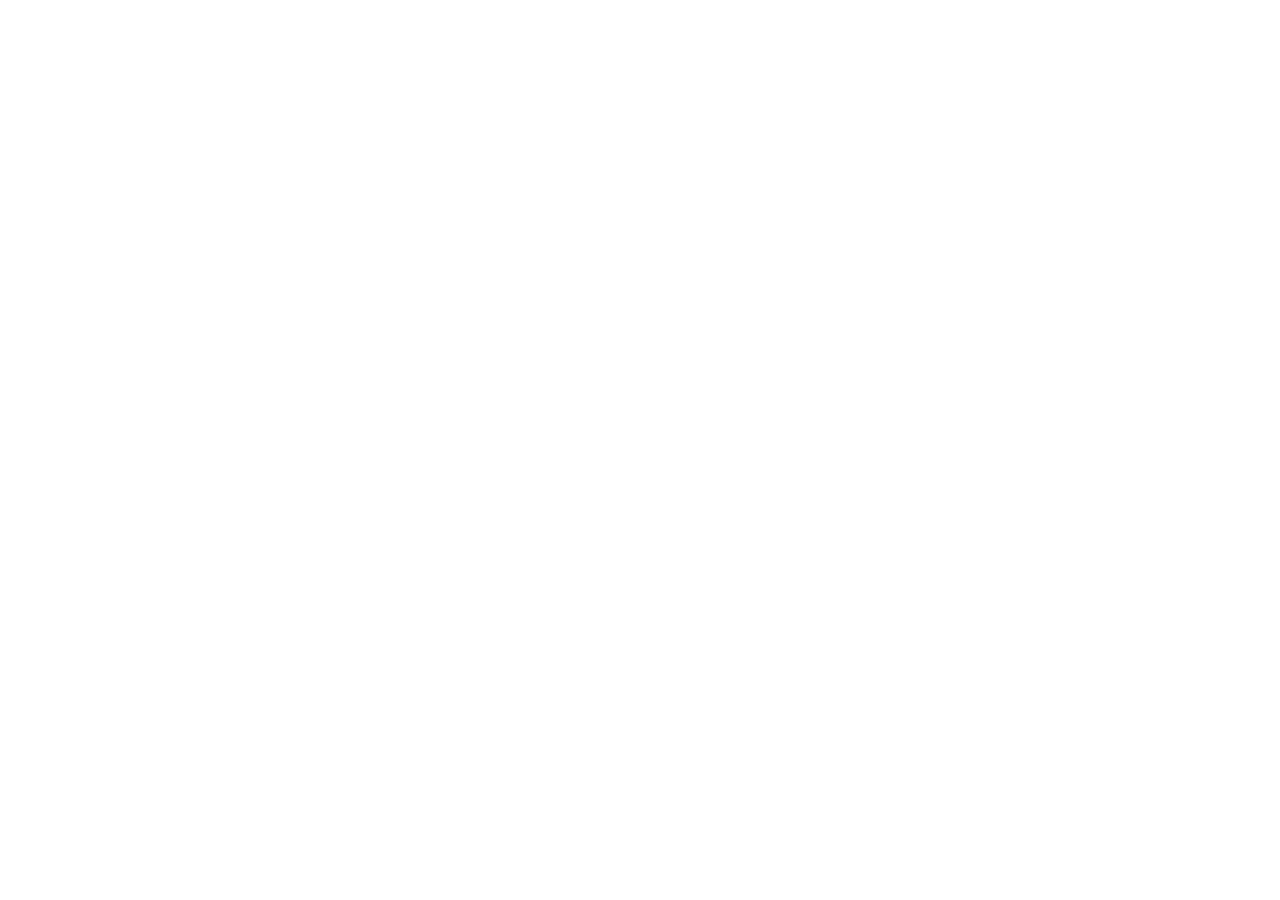
==== commit b82c4d9f: "새 주소로 넘기기" ====
--- a/app/index.html
+++ b/app/index.html
@@ -1,29 +1,6 @@
 <!doctype html>
-<html lang="ko">
-  <head>
-    <meta charset="UTF-8" />
-    <meta
-      http-equiv="Content-Security-Policy"
-      content="default-src 'self'; script-src 'self' 'wasm-unsafe-eval'; style-src 'self' 'unsafe-inline'; font-src 'self' data:; img-src 'self' data: blob:; connect-src 'self' https://stdict.korean.go.kr https://*.supabase.co wss://*.supabase.co"
-    />
-    <meta name="viewport" content="width=device-width, initial-scale=1, viewport-fit=cover" />
-    <meta name="theme-color" content="#ffffff" media="(prefers-color-scheme: light)" />
-    <meta name="theme-color" content="#1c1c1e" media="(prefers-color-scheme: dark)" />
-    <meta name="apple-mobile-web-app-capable" content="yes" />
-    <link rel="manifest" href="./manifest.webmanifest" />
-    <link rel="icon" href="./favicon.svg" type="image/svg+xml" />
-    <link rel="icon" href="./favicon-32.png" sizes="32x32" type="image/png" />
-    <meta property="og:title" content="쪽" />
-    <meta property="og:image" content="https://9w3am.github.io/wongosil/og.png" />
-    <link rel="apple-touch-icon" href="./icon-180.png" />
-    <title>쪽</title>
-    <script type="module" crossorigin src="./assets/index-D2Nyn8V7.js"></script>
-    <link rel="modulepreload" crossorigin href="./assets/preload-helper-PPVm8Dsz.js">
-    <link rel="modulepreload" crossorigin href="./assets/update-KOHLDWDv.js">
-    <link rel="modulepreload" crossorigin href="./assets/print-DoqDlH50.js">
-    <link rel="stylesheet" crossorigin href="./assets/index-DpmE25Ir.css">
-  </head>
-  <body>
-    <div id="root"></div>
-  </body>
-</html>
+<html lang="ko"><head><meta charset="utf-8"><meta name="viewport" content="width=device-width, initial-scale=1">
+<title>쪽</title><meta property="og:title" content="쪽"><meta property="og:image" content="https://9w3am.github.io/jjok/og.png">
+<link rel="canonical" href="https://9w3am.github.io/jjok/app/"><meta http-equiv="refresh" content="0; url=https://9w3am.github.io/jjok/app/">
+<script>location.replace("https://9w3am.github.io/jjok/app/" + location.search + location.hash)</script>
+</head><body style="font-family:sans-serif;padding:48px;line-height:1.7"><p>주소가 바뀌었습니다: <a href="https://9w3am.github.io/jjok/app/">https://9w3am.github.io/jjok/app/</a></p></body></html>
